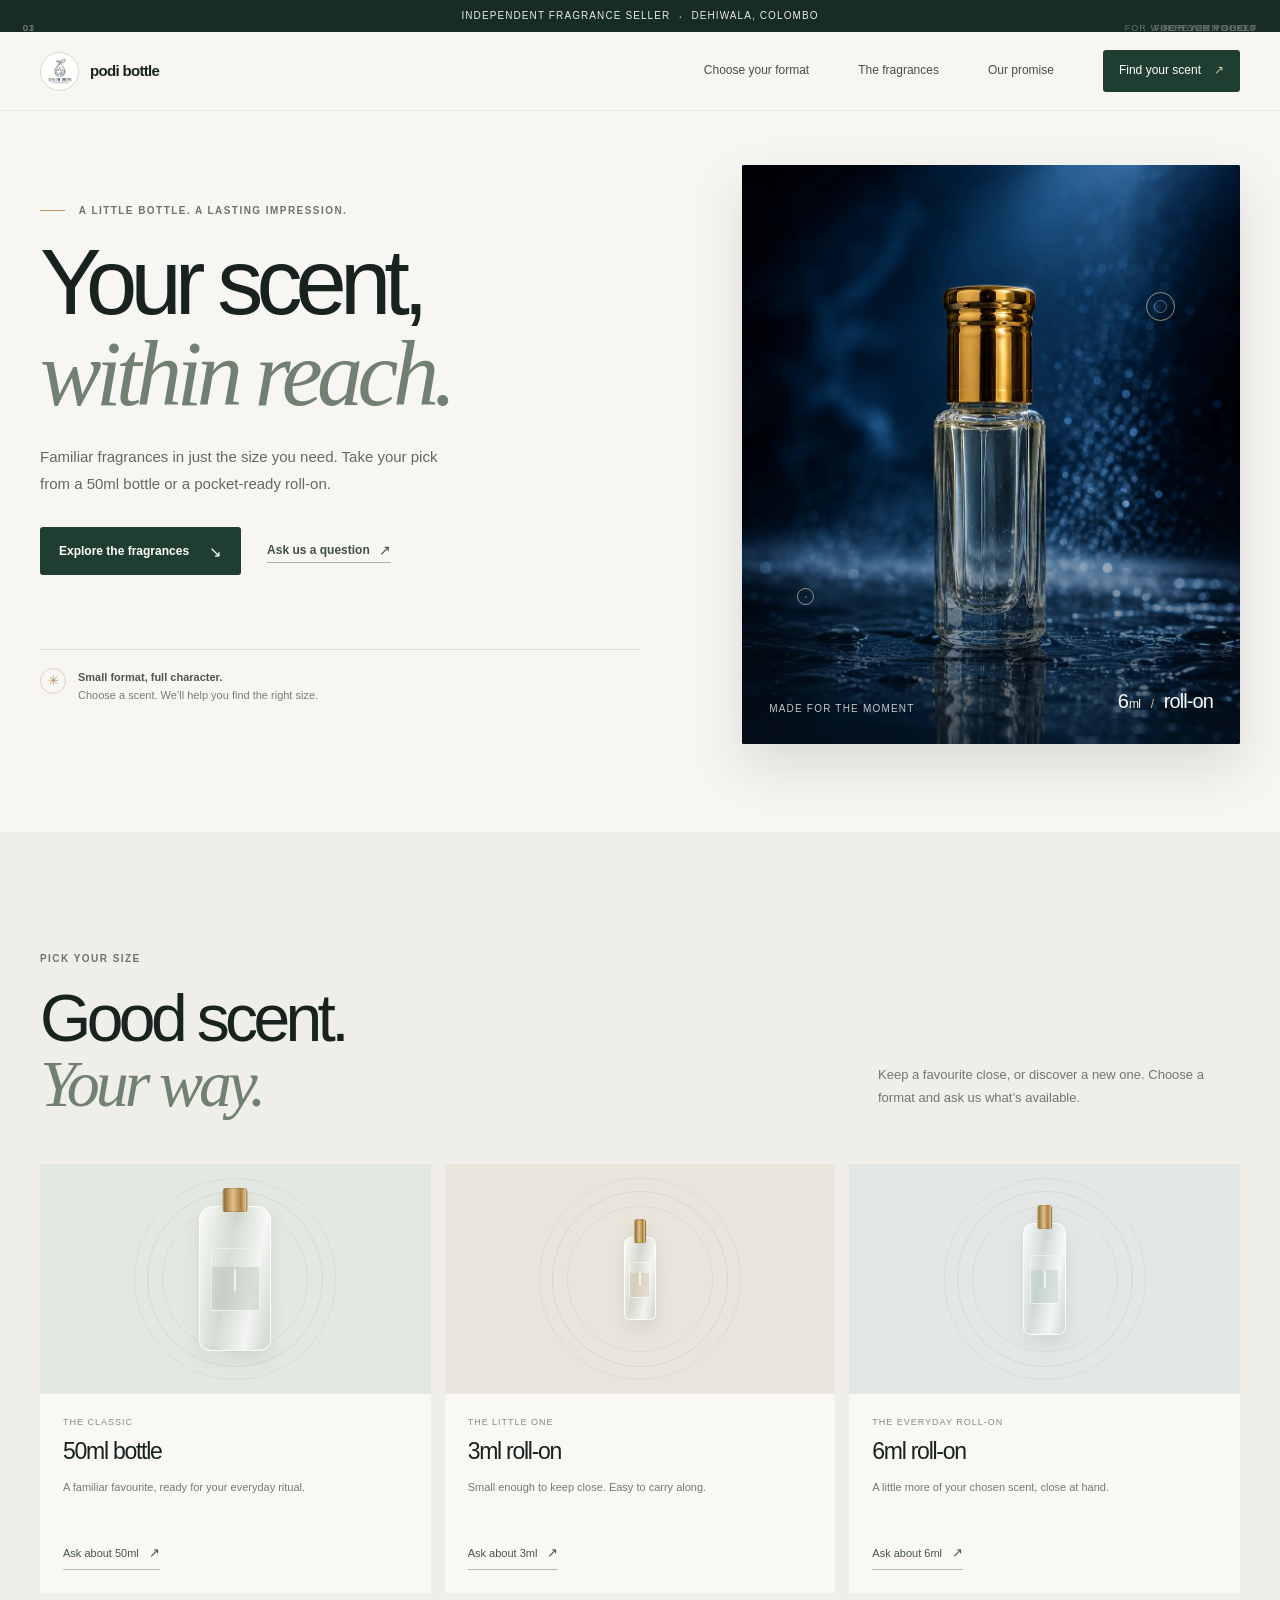
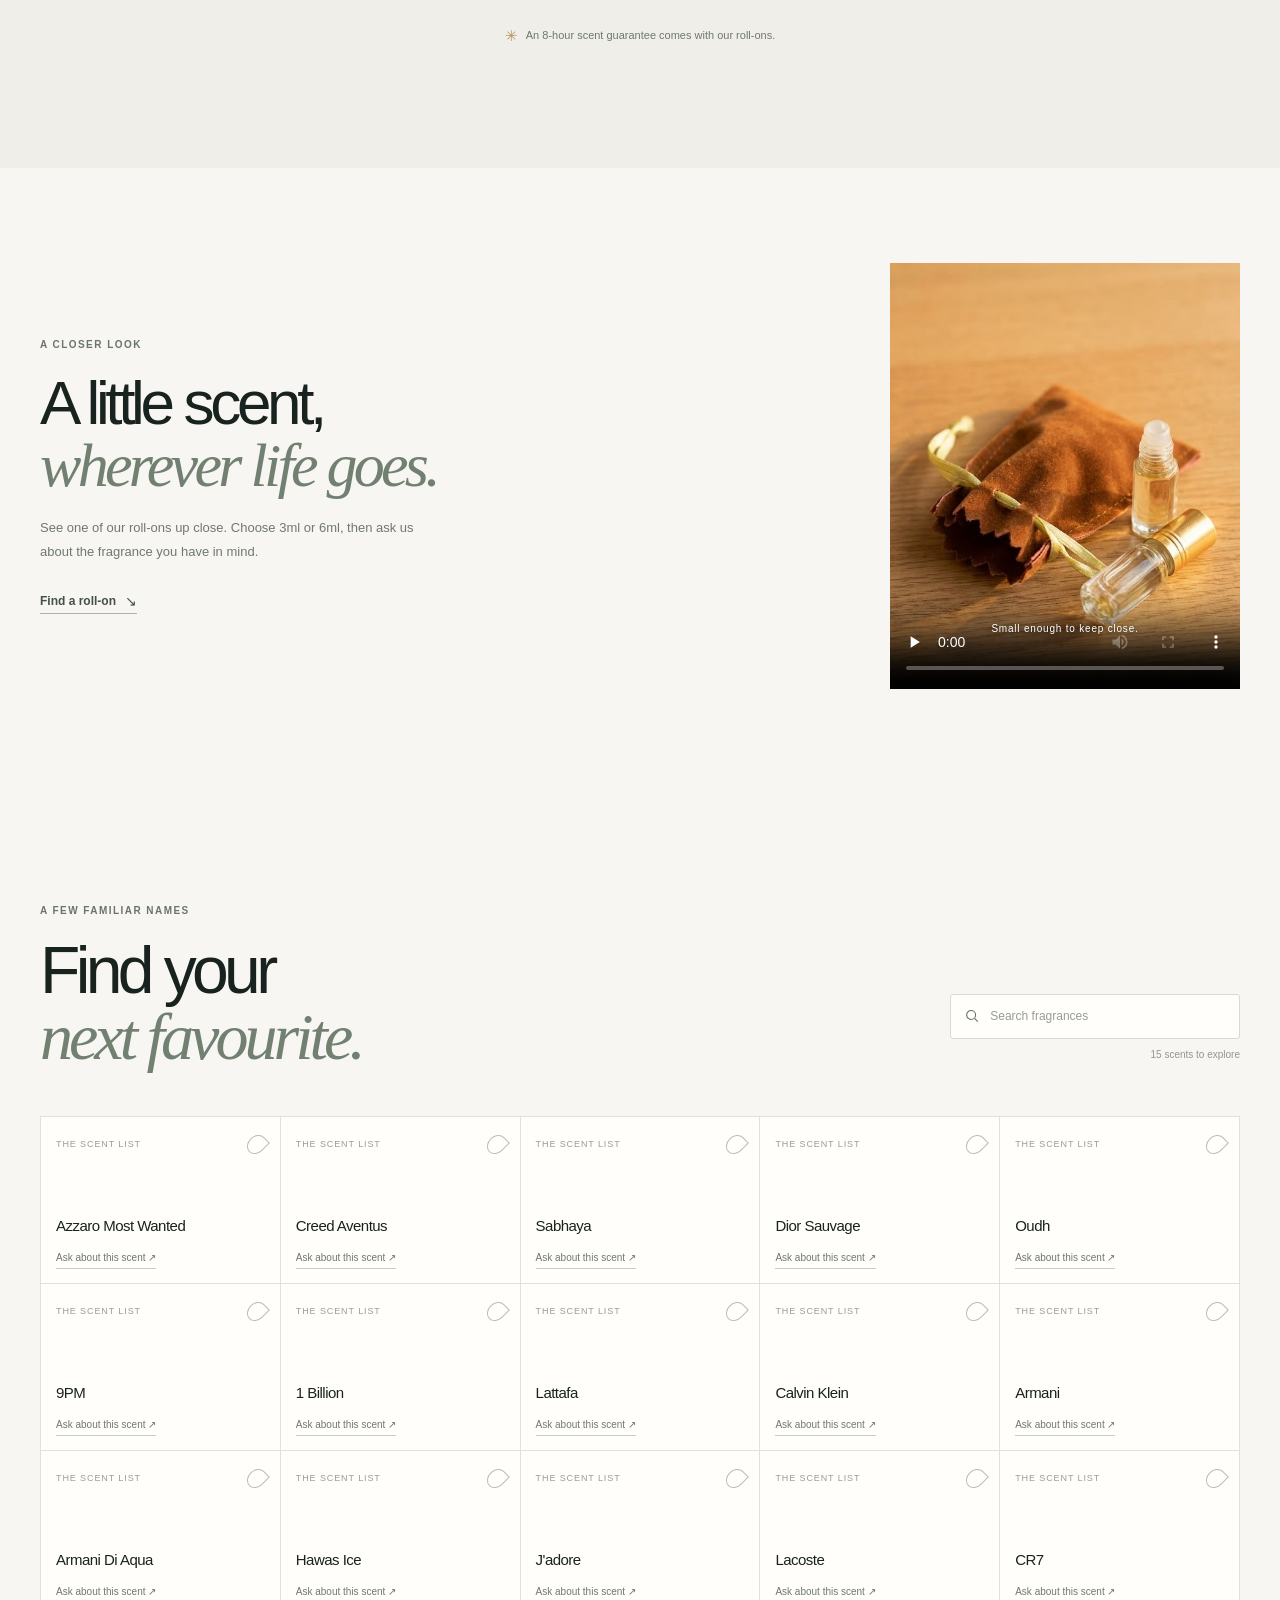
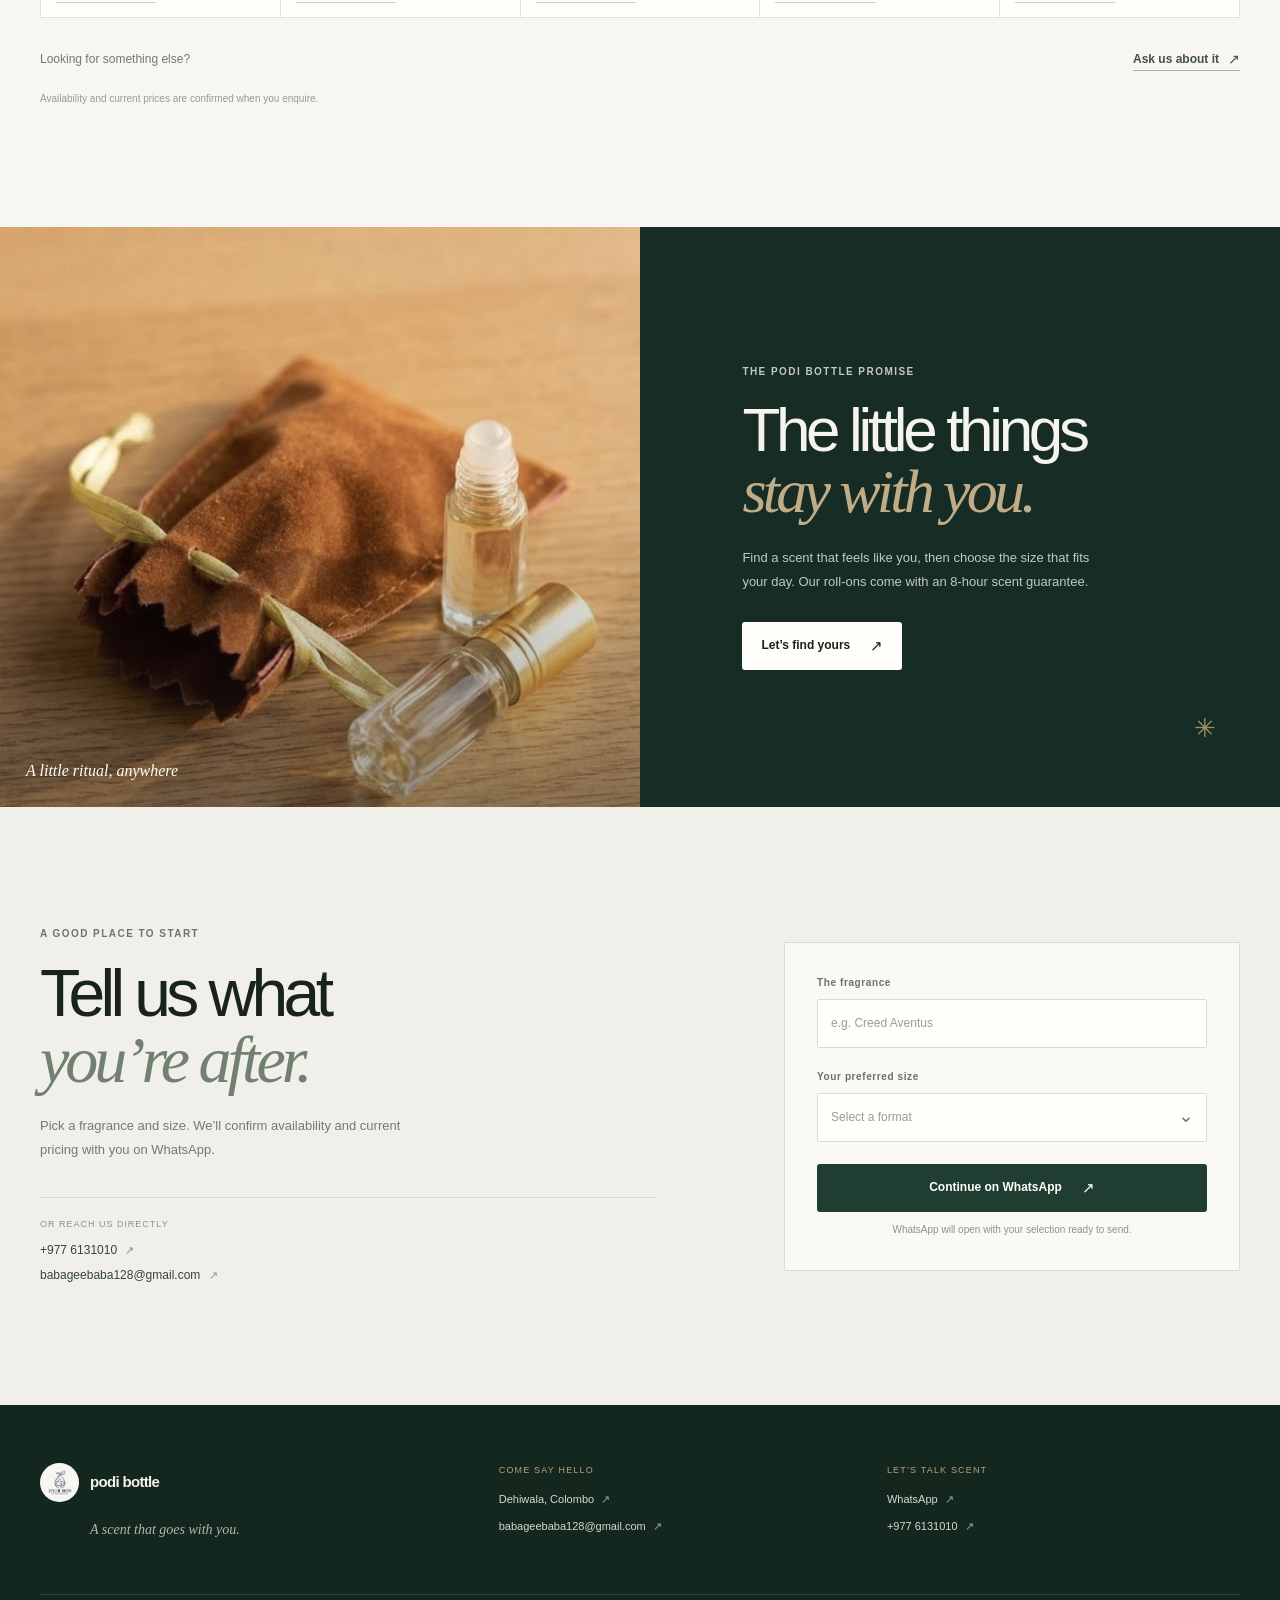
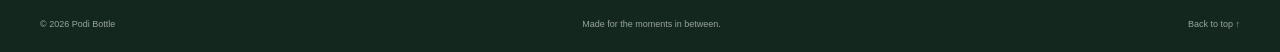
==== index.html @ 78eda84d "Initial Development" ====
<!doctype html>
<html lang="en">
  <head>
    <meta charset="UTF-8" />
    <meta name="viewport" content="width=device-width, initial-scale=1" />
    <meta name="theme-color" content="#f7f6f2" />
    <meta
      name="description"
      content="Discover 50ml perfumes and 3ml or 6ml roll-ons at Podi Bottle. Find your scent in Dehiwala, Colombo."
    />
    <title>Podi Bottle — A scent that goes with you</title>
    <link rel="icon" type="image/png" href="/assets/podi-bottle-mark.png" />
    <link rel="preload" as="image" href="/assets/roll-on-hero.webp" />
    <link rel="stylesheet" href="/styles.css" />
    <script src="/script.js" defer></script>
  </head>
  <body>
    <a class="skip-link" href="#main">Skip to content</a>

    <div class="announcement">
      <span>Independent fragrance seller</span>
      <span class="announcement__dot" aria-hidden="true">·</span>
      <span>Dehiwala, Colombo</span>
    </div>

    <header class="site-header">
      <div class="nav-shell">
        <a class="brand" href="#top" aria-label="Podi Bottle home">
          <span class="brand__mark" aria-hidden="true">
            <img src="/assets/podi-bottle-mark.png" alt="" width="40" height="40" />
          </span>
          <span class="brand__name">podi bottle</span>
        </a>

        <button
          class="menu-toggle"
          type="button"
          aria-expanded="false"
          aria-controls="primary-navigation"
          aria-label="Open navigation menu"
        >
          <span></span><span></span>
        </button>

        <nav class="navigation" id="primary-navigation" aria-label="Main navigation">
          <a href="#formats">Choose your format</a>
          <a href="#fragrances">The fragrances</a>
          <a href="#about">Our promise</a>
          <a class="navigation__cta" href="#order">Find your scent <span aria-hidden="true">↗</span></a>
        </nav>
      </div>
    </header>

    <main id="main">
      <section class="hero section-wrap" id="top" aria-labelledby="hero-title">
        <div class="hero__copy">
          <p class="eyebrow"><span class="eyebrow__line"></span> A little bottle. A lasting impression.</p>
          <h1 id="hero-title">Your scent,<br /><span>within reach.</span></h1>
          <p class="hero__intro">
            Familiar fragrances in just the size you need. Take your pick from a 50ml bottle or a pocket-ready roll-on.
          </p>
          <div class="hero__actions">
            <a class="button button--dark" href="#fragrances">Explore the fragrances <span aria-hidden="true">↘</span></a>
            <a class="text-link" href="#order">Ask us a question <span aria-hidden="true">↗</span></a>
          </div>
          <div class="hero__note">
            <span class="hero__note-mark" aria-hidden="true">✳</span>
            <p><strong>Small format, full character.</strong><br />Choose a scent. We’ll help you find the right size.</p>
          </div>
        </div>

        <figure class="hero-art">
          <img
            class="hero-art__image"
            src="/assets/roll-on-hero.webp"
            alt="A clear glass perfume roll-on with a gold cap against a deep blue backdrop"
            width="1023"
            height="1537"
            fetchpriority="high"
          />
          <figcaption class="hero-art__caption">
            <span class="hero-art__label">Made for the moment</span>
            <span class="hero-art__size">6<span>ml</span> <i aria-hidden="true">/</i> roll-on</span>
          </figcaption>
          <span class="hero-art__orbit hero-art__orbit--one" aria-hidden="true"></span>
          <span class="hero-art__orbit hero-art__orbit--two" aria-hidden="true"></span>
        </figure>
      </section>

      <section class="format-section section-pad" id="formats" aria-labelledby="format-title">
        <div class="section-wrap">
          <div class="section-heading section-heading--split">
            <div>
              <p class="eyebrow">Pick your size</p>
              <h2 id="format-title">Good scent.<br /><span>Your way.</span></h2>
            </div>
            <p class="section-heading__aside">
              Keep a favourite close, or discover a new one. Choose a format and ask us what’s available.
            </p>
          </div>

          <div class="format-grid">
            <article class="format-card format-card--bottle">
              <div class="format-card__topline"><span>01</span><span>For your shelf</span></div>
              <div class="format-card__visual" aria-hidden="true">
                <span class="bottle-illustration bottle-illustration--large"><i></i></span>
                <span class="format-card__halo"></span>
              </div>
              <div class="format-card__body">
                <p class="format-card__volume">The classic</p>
                <h3>50ml bottle</h3>
                <p>A familiar favourite, ready for your everyday ritual.</p>
                <button class="format-link" type="button" data-format="50ml bottle">Ask about 50ml <span aria-hidden="true">↗</span></button>
              </div>
            </article>

            <article class="format-card format-card--three">
              <div class="format-card__topline"><span>02</span><span>For your pocket</span></div>
              <div class="format-card__visual" aria-hidden="true">
                <span class="bottle-illustration bottle-illustration--small"><i></i></span>
                <span class="format-card__halo"></span>
              </div>
              <div class="format-card__body">
                <p class="format-card__volume">The little one</p>
                <h3>3ml roll-on</h3>
                <p>Small enough to keep close. Easy to carry along.</p>
                <button class="format-link" type="button" data-format="3ml roll-on">Ask about 3ml <span aria-hidden="true">↗</span></button>
              </div>
            </article>

            <article class="format-card format-card--six">
              <div class="format-card__topline"><span>03</span><span>For wherever you go</span></div>
              <div class="format-card__visual" aria-hidden="true">
                <span class="bottle-illustration bottle-illustration--medium"><i></i></span>
                <span class="format-card__halo"></span>
              </div>
              <div class="format-card__body">
                <p class="format-card__volume">The everyday roll-on</p>
                <h3>6ml roll-on</h3>
                <p>A little more of your chosen scent, close at hand.</p>
                <button class="format-link" type="button" data-format="6ml roll-on">Ask about 6ml <span aria-hidden="true">↗</span></button>
              </div>
            </article>
          </div>
          <p class="format-footnote"><span aria-hidden="true">✳</span> An 8-hour scent guarantee comes with our roll-ons.</p>
        </div>
      </section>

      <section class="reel-section section-wrap" aria-labelledby="reel-title">
        <div class="reel-copy">
          <p class="eyebrow">A closer look</p>
          <h2 id="reel-title">A little scent,<br /><span>wherever life goes.</span></h2>
          <p>See one of our roll-ons up close. Choose 3ml or 6ml, then ask us about the fragrance you have in mind.</p>
          <a class="text-link" href="#order">Find a roll-on <span aria-hidden="true">↘</span></a>
        </div>
        <figure class="reel-media">
          <video controls playsinline preload="none" poster="/assets/Jadoor.jpeg" aria-label="A short product video showing a small perfume roll-on and pouch">
            <source src="/assets/Attar.mp4" type="video/mp4" />
            Your browser does not support the product video.
          </video>
          <figcaption>Small enough to keep close.</figcaption>
        </figure>
      </section>

      <section class="fragrance-section section-pad" id="fragrances" aria-labelledby="fragrance-title">
        <div class="section-wrap">
          <div class="section-heading section-heading--collection">
            <div>
              <p class="eyebrow">A few familiar names</p>
              <h2 id="fragrance-title">Find your<br /><span>next favourite.</span></h2>
            </div>
            <div class="collection-tools">
              <label class="search-box" for="scent-search">
                <svg viewBox="0 0 20 20" aria-hidden="true"><circle cx="8.8" cy="8.8" r="5.5"></circle><path d="m13 13 4 4"></path></svg>
                <input id="scent-search" type="search" placeholder="Search fragrances" autocomplete="off" />
              </label>
              <p class="collection-count" aria-live="polite"><span id="result-count">15</span> scents to explore</p>
            </div>
          </div>

          <div class="fragrance-grid" id="fragrance-grid" aria-live="polite"></div>
          <p class="empty-state" id="empty-state" hidden>No match yet. Try another name, or <a href="#order">tell us what you’re looking for</a>.</p>

          <div class="collection-bottom">
            <span>Looking for something else?</span>
            <a class="text-link" href="#order">Ask us about it <span aria-hidden="true">↗</span></a>
          </div>
          <p class="fine-print">Availability and current prices are confirmed when you enquire.</p>
        </div>
      </section>

      <section class="promise-section" id="about" aria-labelledby="promise-title">
        <div class="promise__image-wrap">
          <img src="/assets/Jadoor.jpeg" alt="Two small clear roll-on perfume bottles with gold caps beside a suede pouch" width="572" height="1018" loading="lazy" />
          <span class="promise__image-tag">A little ritual, anywhere</span>
        </div>
        <div class="promise__copy">
          <p class="eyebrow eyebrow--light">The Podi Bottle promise</p>
          <h2 id="promise-title">The little things<br /><span>stay with you.</span></h2>
          <p>Find a scent that feels like you, then choose the size that fits your day. Our roll-ons come with an 8-hour scent guarantee.</p>
          <a class="button button--light" href="#order">Let’s find yours <span aria-hidden="true">↗</span></a>
          <span class="promise__sparkle" aria-hidden="true">✳</span>
        </div>
      </section>

      <section class="order-section section-pad" id="order" aria-labelledby="order-title">
        <div class="section-wrap order-layout">
          <div class="order-intro">
            <p class="eyebrow">A good place to start</p>
            <h2 id="order-title">Tell us what<br /><span>you’re after.</span></h2>
            <p>Pick a fragrance and size. We’ll confirm availability and current pricing with you on WhatsApp.</p>
            <div class="order-contact">
              <span class="order-contact__label">Or reach us directly</span>
              <a href="tel:+9776131010">+977 6131010 <span aria-hidden="true">↗</span></a>
              <a href="mailto:babageebaba128@gmail.com">babageebaba128@gmail.com <span aria-hidden="true">↗</span></a>
            </div>
          </div>

          <form class="order-form" id="order-form">
            <label class="field-label" for="order-scent">The fragrance</label>
            <input id="order-scent" name="scent" type="text" placeholder="e.g. Creed Aventus" list="scent-options" autocomplete="off" />
            <datalist id="scent-options"></datalist>

            <label class="field-label" for="order-format">Your preferred size</label>
            <div class="select-wrap">
              <select id="order-format" name="format" required>
                <option value="" disabled selected>Select a format</option>
                <option value="50ml bottle">50ml bottle</option>
                <option value="3ml roll-on">3ml roll-on</option>
                <option value="6ml roll-on">6ml roll-on</option>
              </select>
              <span aria-hidden="true">⌄</span>
            </div>

            <button class="button button--dark order-form__submit" type="submit">Continue on WhatsApp <span aria-hidden="true">↗</span></button>
            <p class="form-note">WhatsApp will open with your selection ready to send.</p>
            <p class="form-status" id="form-status" role="status" aria-live="polite"></p>
          </form>
        </div>
      </section>
    </main>

    <footer class="site-footer">
      <div class="footer-main section-wrap">
        <div class="footer-brand-block">
          <a class="brand brand--footer" href="#top" aria-label="Podi Bottle home">
            <span class="brand__mark" aria-hidden="true"><img src="/assets/podi-bottle-mark.png" alt="" width="40" height="40" /></span>
            <span class="brand__name">podi bottle</span>
          </a>
          <p>A scent that goes with you.</p>
        </div>
        <div class="footer-column">
          <span class="footer-column__title">Come say hello</span>
          <a href="https://www.google.com/maps/search/?api=1&amp;query=Dehiwala%2C%20Colombo" target="_blank" rel="noreferrer">Dehiwala, Colombo <span aria-hidden="true">↗</span></a>
          <a href="mailto:babageebaba128@gmail.com">babageebaba128@gmail.com <span aria-hidden="true">↗</span></a>
        </div>
        <div class="footer-column">
          <span class="footer-column__title">Let’s talk scent</span>
          <a href="https://wa.me/9776131010" target="_blank" rel="noreferrer">WhatsApp <span aria-hidden="true">↗</span></a>
          <a href="tel:+9776131010">+977 6131010 <span aria-hidden="true">↗</span></a>
        </div>
      </div>
      <div class="footer-bottom section-wrap">
        <span>© <span id="year"></span> Podi Bottle</span>
        <span>Made for the moments in between.</span>
        <a href="#top">Back to top ↑</a>
      </div>
    </footer>
  </body>
</html>
---- styles.css ----
:root {
  color-scheme: light;
  --paper: #f7f6f2;
  --white: #fffefa;
  --ink: #18221e;
  --ink-soft: #4d5751;
  --muted: #7c827c;
  --line: #deded7;
  --green: #203d31;
  --green-dark: #172c24;
  --gold: #b8955f;
  --serif: Iowan Old Style, Baskerville, "Times New Roman", serif;
  --sans: -apple-system, BlinkMacSystemFont, "Segoe UI", Helvetica, Arial, sans-serif;
  --page: 1200px;
  font-family: var(--sans);
  font-synthesis: none;
  text-rendering: optimizeLegibility;
  -webkit-font-smoothing: antialiased;
  -moz-osx-font-smoothing: grayscale;
}

* { box-sizing: border-box; }
html { scroll-behavior: smooth; scroll-padding-top: 96px; }
body { margin: 0; background: var(--paper); color: var(--ink); font-size: 15px; line-height: 1.6; }
button, input, select { font: inherit; }
button, a, select { -webkit-tap-highlight-color: transparent; }
a { color: inherit; text-decoration: none; }
button { color: inherit; }
img { max-width: 100%; display: block; }
::selection { color: var(--white); background: var(--green); }

.skip-link { position: fixed; z-index: 20; top: 10px; left: 10px; padding: 10px 15px; color: #fff; background: var(--green-dark); border-radius: 5px; transform: translateY(-150%); transition: transform .2s ease; }
.skip-link:focus { transform: translateY(0); }
.section-wrap { width: min(var(--page), calc(100% - 80px)); margin-inline: auto; }
.section-pad { padding-block: 120px; }

.announcement { height: 32px; display: flex; align-items: center; justify-content: center; gap: 8px; color: #eaece6; background: var(--green-dark); font-size: 10px; letter-spacing: .11em; text-transform: uppercase; }
.announcement__dot { color: #c7ab7c; font-size: 14px; }
.site-header { position: sticky; z-index: 10; top: 0; background: rgb(247 246 242 / 92%); border-bottom: 1px solid rgb(31 48 39 / 8%); backdrop-filter: blur(16px); }
.nav-shell { width: min(var(--page), calc(100% - 80px)); height: 78px; margin-inline: auto; display: flex; align-items: center; justify-content: space-between; }
.brand { display: inline-flex; align-items: center; gap: 11px; min-width: max-content; }
.brand__mark { width: 39px; height: 39px; display: grid; place-items: center; overflow: hidden; border: 1px solid #d6d8d1; border-radius: 50%; background: #fffefa; }
.brand__mark img { width: 26px; height: 29px; object-fit: contain; }
.brand__name { color: var(--ink); font-size: 15px; font-weight: 650; letter-spacing: -.045em; }
.navigation { display: flex; align-items: center; gap: clamp(20px, 4vw, 49px); color: #46504a; font-size: 12px; }
.navigation > a:not(.navigation__cta):hover, .footer-column a:hover { color: var(--green); }
.navigation__cta { display: inline-flex; align-items: center; gap: 13px; padding: 11px 16px; color: var(--white); background: var(--green); border-radius: 3px; transition: background .2s ease, transform .2s ease; }
.navigation__cta:hover, .button--dark:hover { background: #2c4e3e; transform: translateY(-1px); }
.navigation__cta span { color: #d8c49f; }
.menu-toggle { display: none; }

.hero { min-height: 690px; padding-block: 54px 88px; display: grid; grid-template-columns: 1fr .83fr; align-items: center; gap: clamp(52px, 8vw, 120px); }
.hero__copy { padding-block: 10px; }
.eyebrow { margin: 0 0 21px; color: #6b746c; font-size: 10px; font-weight: 600; letter-spacing: .145em; line-height: 1.3; text-transform: uppercase; }
.eyebrow__line { display: inline-block; width: 25px; height: 1px; margin: 0 10px 3px 0; background: var(--gold); }
h1, h2, h3, p, figure { margin-top: 0; }
.hero h1 { margin-bottom: 24px; font-size: clamp(58px, 7.2vw, 93px); font-weight: 500; letter-spacing: -.075em; line-height: .98; }
.hero h1 span, h2 span { color: #718071; font-family: var(--serif); font-weight: 400; font-style: italic; letter-spacing: -.06em; }
.hero__intro { max-width: 405px; margin-bottom: 30px; color: #606962; font-size: 15px; line-height: 1.8; }
.hero__actions { display: flex; align-items: center; flex-wrap: wrap; gap: 26px; }
.button { min-height: 48px; display: inline-flex; align-items: center; justify-content: center; gap: 20px; padding: 0 19px; border: 0; border-radius: 3px; font-size: 12px; font-weight: 550; cursor: pointer; transition: background .2s ease, color .2s ease, transform .2s ease; }
.button span { font-size: 15px; line-height: 1; }
.button--dark { color: var(--white); background: var(--green); }
.button--light { color: var(--ink); background: var(--white); }
.button--light:hover { color: var(--white); background: #496353; transform: translateY(-1px); }
.text-link { display: inline-flex; align-items: center; gap: 9px; color: #435148; font-size: 12px; font-weight: 550; border-bottom: 1px solid #abb2a9; transition: border-color .2s ease, color .2s ease; }
.text-link:hover { color: var(--green); border-color: var(--green); }
.text-link span { font-size: 14px; }
.hero__note { display: flex; align-items: flex-start; gap: 12px; margin-top: 74px; padding-top: 18px; border-top: 1px solid var(--line); }
.hero__note-mark { width: 26px; height: 26px; display: grid; flex: 0 0 auto; place-items: center; color: var(--gold); border: 1px solid #ddd1bd; border-radius: 50%; font-size: 13px; }
.hero__note p { margin: 0; color: #777e78; font-size: 11px; line-height: 1.65; }
.hero__note strong { color: var(--ink-soft); font-weight: 600; }
.hero-art { position: relative; isolation: isolate; min-height: 490px; aspect-ratio: .86 / 1; margin: 0; overflow: hidden; background: #062440; border-radius: 2px; box-shadow: 0 22px 55px rgb(24 34 30 / 13%); }
.hero-art__image { width: 100%; height: 100%; position: absolute; inset: 0; object-fit: cover; object-position: 50% 43%; }
.hero-art::after { position: absolute; z-index: 0; inset: 48% 0 0; content: ""; background: linear-gradient(0deg, rgb(3 18 31 / 75%), transparent); }
.hero-art__caption { position: absolute; z-index: 1; right: 27px; bottom: 27px; left: 27px; display: flex; align-items: flex-end; justify-content: space-between; color: #f9f8f3; }
.hero-art__label { color: rgb(255 255 255 / 76%); font-size: 10px; letter-spacing: .12em; text-transform: uppercase; }
.hero-art__size { font-size: 20px; font-weight: 500; letter-spacing: -.045em; }
.hero-art__size span { padding-left: 1px; font-size: 12px; font-weight: 400; }
.hero-art__size i { padding-inline: 6px; color: #d7c39c; font-size: 12px; font-style: normal; }
.hero-art__orbit { position: absolute; z-index: 1; pointer-events: none; width: 29px; height: 29px; border: 1px solid rgb(241 222 184 / 60%); border-radius: 50%; }
.hero-art__orbit::after { position: absolute; inset: 7px; content: ""; border: 1px solid rgb(241 222 184 / 40%); border-radius: 50%; }
.hero-art__orbit--one { top: 22%; right: 13%; }
.hero-art__orbit--two { bottom: 24%; left: 11%; width: 17px; height: 17px; }

.format-section { background: #efeee8; }
.section-heading { margin-bottom: 47px; }
.section-heading h2, .promise__copy h2, .order-intro h2 { margin-bottom: 0; font-size: clamp(43px, 5.6vw, 66px); font-weight: 500; letter-spacing: -.07em; line-height: .99; }
.section-heading--split { display: flex; align-items: flex-end; justify-content: space-between; gap: 28px; }
.section-heading__aside { width: min(360px, 42%); margin: 0 2px 7px 0; color: #707870; font-size: 13px; line-height: 1.8; }
.format-grid { display: grid; grid-template-columns: repeat(3, minmax(0, 1fr)); gap: 14px; }
.format-card { min-width: 0; overflow: hidden; background: #f9f8f4; }
.format-card--bottle { --visual: #e4e8e2; --liquid: #b9c6b7; }
.format-card--three { --visual: #e9e5db; --liquid: #d1c2a6; }
.format-card--six { --visual: #e3e8e7; --liquid: #b9cbca; }
.format-card__topline { position: absolute; z-index: 1; inset: 21px 23px auto; display: flex; align-items: center; justify-content: space-between; color: #69726a; font-size: 9px; letter-spacing: .12em; text-transform: uppercase; }
.format-card__visual { position: relative; height: 230px; display: grid; place-items: center; overflow: hidden; background: var(--visual); }
.format-card__halo { position: absolute; width: 176px; height: 176px; border: 1px solid rgb(89 108 92 / 12%); border-radius: 50%; }
.format-card__halo::before, .format-card__halo::after { position: absolute; content: ""; border: 1px solid rgb(89 108 92 / 9%); border-radius: 50%; }
.format-card__halo::before { inset: 14px; }
.format-card__halo::after { inset: -14px; }
.bottle-illustration { position: relative; z-index: 1; display: block; filter: drop-shadow(0 9px 8px rgb(27 48 39 / 14%)); }
.bottle-illustration::before { position: absolute; content: ""; z-index: 2; top: -19px; left: 50%; width: 33%; height: 22px; transform: translateX(-50%); border: 1px solid rgb(136 111 68 / 35%); border-radius: 4px 4px 2px 2px; background: linear-gradient(90deg, #8f6933, #e0c38a 42%, #a97d42 76%, #e8d29e); }
.bottle-illustration::after { position: absolute; z-index: 3; top: 29%; right: 15%; left: 15%; height: 42%; content: ""; border: 1px solid rgb(250 250 244 / 70%); border-radius: 2px; background: linear-gradient(0deg, color-mix(in srgb, var(--liquid) 43%, transparent) 0 70%, rgb(255 255 255 / 5%) 70% 100%); }
.bottle-illustration i { position: absolute; z-index: 4; top: 43%; left: 50%; width: 2px; height: 16%; transform: translateX(-50%); background: rgb(255 255 255 / 70%); }
.bottle-illustration--large { width: 72px; height: 145px; border: 1px solid rgb(253 255 249 / 85%); border-radius: 14px 14px 11px 11px; background: linear-gradient(100deg, rgb(255 255 255 / 84%), rgb(203 215 199 / 28%) 40%, rgb(255 255 255 / 74%) 72%, rgb(197 209 194 / 48%)); }
.bottle-illustration--medium { width: 43px; height: 112px; border: 1px solid rgb(253 255 249 / 85%); border-radius: 10px 10px 8px 8px; background: linear-gradient(100deg, rgb(255 255 255 / 84%), rgb(203 215 199 / 28%) 40%, rgb(255 255 255 / 74%) 72%, rgb(197 209 194 / 48%)); }
.bottle-illustration--small { width: 32px; height: 83px; border: 1px solid rgb(253 255 249 / 86%); border-radius: 7px 7px 6px 6px; background: linear-gradient(100deg, rgb(255 255 255 / 82%), rgb(203 215 199 / 28%) 40%, rgb(255 255 255 / 70%) 72%, rgb(197 209 194 / 48%)); }
.format-card__body { padding: 21px 23px 23px; }
.format-card__volume { margin-bottom: 4px; color: #858b83; font-size: 9px; letter-spacing: .11em; text-transform: uppercase; }
.format-card h3 { margin-bottom: 8px; font-size: 23px; font-weight: 520; letter-spacing: -.055em; }
.format-card__body > p:not(.format-card__volume) { min-height: 44px; margin-bottom: 18px; color: #737b74; font-size: 11px; line-height: 1.65; }
.format-link { padding: 0 0 5px; border: 0; border-bottom: 1px solid #b6bcb3; color: #45564a; background: transparent; font-size: 11px; text-align: left; cursor: pointer; }
.format-link span { margin-left: 7px; font-size: 13px; }
.format-link:hover { border-color: var(--green); }
.format-footnote { display: flex; align-items: center; justify-content: center; gap: 8px; margin: 31px 0 0; color: #6f786f; font-size: 11px; }
.format-footnote span { color: var(--gold); font-size: 15px; }

.reel-section { min-height: 580px; display: grid; grid-template-columns: 1fr .77fr; align-items: center; gap: clamp(45px, 9vw, 125px); padding-block: 95px; }
.reel-copy h2 { margin: 0 0 20px; font-size: clamp(42px, 5.2vw, 62px); font-weight: 500; letter-spacing: -.07em; line-height: 1; }
.reel-copy h2 span { color: #718071; font-family: var(--serif); font-weight: 400; font-style: italic; letter-spacing: -.06em; }
.reel-copy > p:not(.eyebrow) { max-width: 380px; margin-bottom: 24px; color: #707870; font-size: 13px; line-height: 1.85; }
.reel-media { position: relative; width: min(100%, 350px); aspect-ratio: .82 / 1; justify-self: end; margin: 0; overflow: hidden; background: #d9d1c3; }
.reel-media video { width: 100%; height: 100%; display: block; object-fit: cover; }
.reel-media figcaption { position: absolute; right: 12px; bottom: 52px; left: 12px; z-index: 1; color: #fff; font-size: 10px; letter-spacing: .08em; text-align: center; text-shadow: 0 1px 4px rgb(0 0 0 / 60%); pointer-events: none; }

.fragrance-section { background: var(--paper); }
.section-heading--collection { display: flex; align-items: flex-end; justify-content: space-between; gap: 28px; }
.collection-tools { width: min(290px, 37%); margin-bottom: 6px; }
.search-box { height: 45px; display: flex; align-items: center; gap: 10px; padding: 0 13px; border: 1px solid #d8dad3; border-radius: 3px; background: #fffefa; transition: border-color .2s ease; }
.search-box:focus-within { border-color: #738878; }
.search-box svg { width: 18px; height: 18px; fill: none; stroke: #667169; stroke-width: 1.35; }
.search-box input { width: 100%; min-width: 0; padding: 0; border: 0; outline: 0; color: var(--ink); background: transparent; font-size: 12px; }
.search-box input::placeholder { color: #989d96; }
.collection-count { margin: 8px 0 0; color: #92968f; font-size: 10px; text-align: right; }
.fragrance-grid { display: grid; grid-template-columns: repeat(5, minmax(0, 1fr)); gap: 1px; overflow: hidden; border: 1px solid #e0e1db; background: #e0e1db; }
.fragrance-card { min-height: 166px; display: flex; flex-direction: column; justify-content: space-between; padding: 17px 15px 14px; background: var(--white); transition: background .2s ease; }
.fragrance-card:hover { background: #f0f1eb; }
.fragrance-card__top { display: flex; align-items: center; justify-content: space-between; color: #999e97; font-size: 9px; letter-spacing: .1em; }
.fragrance-card__drop { width: 17px; height: 21px; display: block; transform: rotate(45deg); border: 1px solid #a7ac9f; border-radius: 100% 0 100% 100%; opacity: .8; }
.fragrance-card h3 { margin: 27px 0 8px; font-size: 15px; font-weight: 520; letter-spacing: -.035em; line-height: 1.25; }
.fragrance-card button { width: max-content; padding: 0 0 2px; border: 0; border-bottom: 1px solid #c9cdc4; color: #6f786f; background: transparent; font-size: 10px; text-align: left; cursor: pointer; }
.fragrance-card button:hover { border-color: var(--green); color: var(--green); }
.empty-state { margin: 25px 0 0; color: #737b74; font-size: 13px; }
.empty-state a { border-bottom: 1px solid #b6bcb3; color: var(--green); }
.collection-bottom { display: flex; justify-content: space-between; align-items: center; margin-top: 30px; color: #727a73; font-size: 12px; }
.fine-print { margin: 20px 0 0; color: #969b94; font-size: 10px; }

.promise-section { min-height: 580px; display: grid; grid-template-columns: 1fr 1fr; background: var(--green-dark); }
.promise__image-wrap { position: relative; min-height: 580px; overflow: hidden; background: #8b6944; }
.promise__image-wrap img { width: 100%; height: 100%; position: absolute; inset: 0; object-fit: cover; object-position: center 49%; filter: saturate(.8); }
.promise__image-wrap::after { position: absolute; inset: 42% 0 0; content: ""; background: linear-gradient(0deg, rgb(24 25 21 / 42%), transparent); }
.promise__image-tag { position: absolute; z-index: 1; bottom: 24px; left: 26px; color: #fffdf5; font-family: var(--serif); font-size: 16px; font-style: italic; }
.promise__copy { position: relative; min-height: 580px; display: flex; flex-direction: column; align-items: flex-start; justify-content: center; overflow: hidden; padding: 80px clamp(40px, 8vw, 120px); color: #f5f4ed; }
.eyebrow--light { color: #c5c9bf; }
.promise__copy h2 { margin-bottom: 23px; font-size: clamp(44px, 5vw, 62px); }
.promise__copy h2 span { color: #c0ad87; }
.promise__copy > p:not(.eyebrow) { max-width: 365px; margin-bottom: 27px; color: #c1c9c2; font-size: 13px; line-height: 1.9; }
.promise__sparkle { position: absolute; right: 10%; bottom: 10%; color: #c7ac7a; font-size: 26px; opacity: .8; }

.order-section { background: #f0efe9; }
.order-layout { display: grid; grid-template-columns: 1fr minmax(330px, .74fr); align-items: center; gap: clamp(50px, 10vw, 150px); }
.order-intro h2 { margin-bottom: 22px; }
.order-intro > p:not(.eyebrow) { max-width: 380px; margin-bottom: 35px; color: #727a73; font-size: 13px; line-height: 1.85; }
.order-contact { display: grid; justify-items: start; gap: 6px; padding-top: 19px; border-top: 1px solid #d7d9d1; }
.order-contact__label { margin-bottom: 3px; color: #8d928a; font-size: 9px; letter-spacing: .11em; text-transform: uppercase; }
.order-contact > a { color: #34453b; font-size: 12px; }
.order-contact > a span { margin-left: 5px; color: #899289; font-size: 11px; }
.order-contact > a:hover { text-decoration: underline; text-underline-offset: 3px; }
.order-form { padding: 32px; border: 1px solid #daddd5; background: #faf9f5; }
.field-label { display: block; margin: 0 0 8px; color: #687269; font-size: 10px; font-weight: 600; letter-spacing: .06em; }
.order-form input, .order-form select { width: 100%; height: 49px; margin-bottom: 21px; padding: 0 13px; outline: 0; border: 1px solid #d9dcd4; border-radius: 2px; color: var(--ink); background: #fffefa; font-size: 12px; }
.order-form input:focus, .order-form select:focus { border-color: #738878; box-shadow: 0 0 0 2px rgb(72 101 81 / 8%); }
.order-form input::placeholder, .order-form select:invalid { color: #999e96; }
.select-wrap { position: relative; }
.select-wrap select { appearance: none; padding-right: 35px; cursor: pointer; }
.select-wrap > span { position: absolute; top: 8px; right: 13px; color: #717971; font-size: 19px; pointer-events: none; }
.order-form__submit { width: 100%; margin-top: 1px; }
.form-note { margin: 10px 0 0; color: #8c928b; font-size: 10px; text-align: center; }
.form-status { min-height: 0; margin: 0; color: #365342; font-size: 11px; text-align: center; }
.form-status:not(:empty) { margin-top: 12px; }
.form-status a { border-bottom: 1px solid #9aab9d; }

.site-footer { color: #e5e8e1; background: #14271f; }
.footer-main { display: grid; grid-template-columns: 1.2fr 1fr 1fr; gap: 35px; padding-block: 58px 53px; }
.brand--footer .brand__mark { border-color: rgb(255 255 255 / 14%); background: #f7f6f2; }
.brand--footer .brand__name { color: #f4f4ed; }
.footer-brand-block > p { margin: 15px 0 0 50px; color: #aeb7ad; font-family: var(--serif); font-size: 14px; font-style: italic; }
.footer-column { display: grid; justify-items: start; align-content: start; gap: 9px; }
.footer-column__title { margin-bottom: 5px; color: #b6a27e; font-size: 9px; letter-spacing: .13em; text-transform: uppercase; }
.footer-column a { color: #d4d9d1; font-size: 11px; transition: color .2s ease; }
.footer-column a span { margin-left: 4px; color: #9aab9d; }
.footer-bottom { min-height: 58px; display: flex; align-items: center; justify-content: space-between; gap: 15px; border-top: 1px solid rgb(255 255 255 / 12%); color: #99a59a; font-size: 9px; }
.footer-bottom a:hover { color: #fff; }

@media (max-width: 1050px) {
  .section-wrap, .nav-shell { width: min(var(--page), calc(100% - 52px)); }
  .hero { gap: 44px; }
  .hero-art { min-height: 430px; }
  .navigation { gap: 22px; }
  .fragrance-grid { grid-template-columns: repeat(4, minmax(0, 1fr)); }
  .promise__copy { padding-inline: 55px; }
}

@media (max-width: 760px) {
  html { scroll-padding-top: 72px; }
  .section-wrap, .nav-shell { width: calc(100% - 40px); }
  .section-pad { padding-block: 82px; }
  .announcement { height: 30px; font-size: 9px; }
  .nav-shell { height: 67px; }
  .brand__mark { width: 35px; height: 35px; }
  .brand__mark img { width: 23px; height: 26px; }
  .brand__name { font-size: 14px; }
  .menu-toggle { width: 40px; height: 40px; display: grid; align-content: center; justify-items: end; gap: 6px; padding: 8px; border: 0; background: transparent; cursor: pointer; }
  .menu-toggle span { width: 22px; height: 1px; display: block; background: var(--ink); transition: transform .2s ease; }
  .menu-toggle span:nth-child(2) { width: 16px; }
  .menu-toggle[aria-expanded="true"] span:first-child { transform: translateY(3.5px) rotate(45deg); }
  .menu-toggle[aria-expanded="true"] span:nth-child(2) { width: 22px; transform: translateY(-3.5px) rotate(-45deg); }
  .navigation { position: absolute; top: 66px; right: 0; left: 0; display: none; align-items: stretch; gap: 0; padding: 8px 20px 18px; border-bottom: 1px solid var(--line); background: var(--paper); box-shadow: 0 14px 18px rgb(24 34 30 / 5%); }
  .navigation.is-open { display: flex; flex-direction: column; }
  .navigation > a:not(.navigation__cta) { padding: 13px 3px; border-bottom: 1px solid #e5e5df; }
  .navigation__cta { justify-content: space-between; margin-top: 13px; padding: 12px 14px; }
  .hero { min-height: 0; padding-block: 58px 72px; grid-template-columns: 1fr; gap: 38px; }
  .hero h1 { margin-bottom: 20px; font-size: clamp(57px, 14vw, 79px); }
  .hero__intro { max-width: 460px; margin-bottom: 24px; font-size: 14px; }
  .hero__actions { gap: 19px; }
  .hero__note { margin-top: 38px; }
  .hero-art { width: 100%; min-height: 0; aspect-ratio: 1 / 1.04; }
  .hero-art__image { object-position: center 43%; }
  .hero-art__caption { right: 18px; bottom: 18px; left: 18px; }
  .section-heading { margin-bottom: 34px; }
  .section-heading h2, .order-intro h2 { font-size: clamp(47px, 11vw, 61px); }
  .section-heading--split { align-items: flex-start; flex-direction: column; gap: 16px; }
  .section-heading__aside { width: min(420px, 100%); margin: 0; font-size: 12px; }
  .format-grid { grid-template-columns: 1fr; gap: 11px; }
  .format-card { display: grid; grid-template-columns: minmax(115px, .75fr) 1fr; }
  .format-card__topline { inset: 12px 12px auto; align-items: flex-start; flex-direction: column; gap: 5px; font-size: 8px; }
  .format-card__visual { height: 178px; }
  .format-card__halo { width: 115px; height: 115px; }
  .bottle-illustration--large { width: 55px; height: 112px; }
  .bottle-illustration--medium { width: 36px; height: 90px; }
  .bottle-illustration--small { width: 28px; height: 68px; }
  .bottle-illustration::before { top: -15px; height: 17px; }
  .format-card__body { align-self: center; padding: 18px 15px 18px 18px; }
  .format-card h3 { font-size: 21px; }
  .format-card__body > p:not(.format-card__volume) { min-height: 0; margin-bottom: 13px; font-size: 10px; }
  .format-footnote { margin-top: 23px; font-size: 10px; }
  .reel-section { min-height: 0; grid-template-columns: 1fr; gap: 28px; padding-block: 72px; }
  .reel-media { width: min(100%, 390px); aspect-ratio: .95 / 1; justify-self: center; }
  .reel-copy h2 { font-size: clamp(47px, 11vw, 61px); }
  .section-heading--collection { align-items: flex-start; flex-direction: column; gap: 22px; }
  .collection-tools { width: 100%; margin: 0; }
  .collection-count { text-align: left; }
  .fragrance-grid { grid-template-columns: repeat(2, minmax(0, 1fr)); }
  .fragrance-card { min-height: 150px; padding: 14px 13px 12px; }
  .fragrance-card h3 { font-size: 14px; }
  .collection-bottom { align-items: flex-start; gap: 15px; margin-top: 24px; font-size: 11px; }
  .fine-print { margin-top: 15px; }
  .promise-section { grid-template-columns: 1fr; }
  .promise__image-wrap { min-height: 360px; max-height: 440px; }
  .promise__image-wrap img { object-position: center 50%; }
  .promise__copy { min-height: 400px; padding: 64px 28px; }
  .promise__copy h2 { font-size: clamp(48px, 11vw, 61px); }
  .promise__copy > p:not(.eyebrow) { max-width: 390px; }
  .promise__sparkle { right: 8%; bottom: 8%; }
  .order-layout { grid-template-columns: 1fr; gap: 35px; }
  .order-intro > p:not(.eyebrow) { margin-bottom: 24px; }
  .order-form { padding: 23px 19px; }
  .footer-main { grid-template-columns: 1fr 1fr; gap: 30px 16px; padding-block: 43px 38px; }
  .footer-brand-block { grid-column: 1 / -1; }
  .footer-brand-block > p { margin-top: 9px; }
  .footer-bottom { min-height: 64px; flex-wrap: wrap; padding-block: 13px; font-size: 8px; }
  .footer-bottom > span:nth-child(2) { display: none; }
}

@media (max-width: 390px) {
  .section-wrap, .nav-shell { width: calc(100% - 32px); }
  .hero { padding-top: 46px; }
  .hero h1 { font-size: 54px; }
  .hero__actions { align-items: flex-start; flex-direction: column; gap: 15px; }
  .hero-art__size { font-size: 17px; }
  .format-card { grid-template-columns: minmax(105px, .72fr) 1fr; }
  .format-card__body { padding-left: 14px; }
  .format-card h3 { font-size: 19px; }
  .format-card__topline { font-size: 7px; }
  .footer-main { grid-template-columns: 1fr; }
}

@media (prefers-reduced-motion: reduce) {
  *, *::before, *::after { scroll-behavior: auto !important; transition-duration: .01ms !important; animation-duration: .01ms !important; animation-iteration-count: 1 !important; }
}
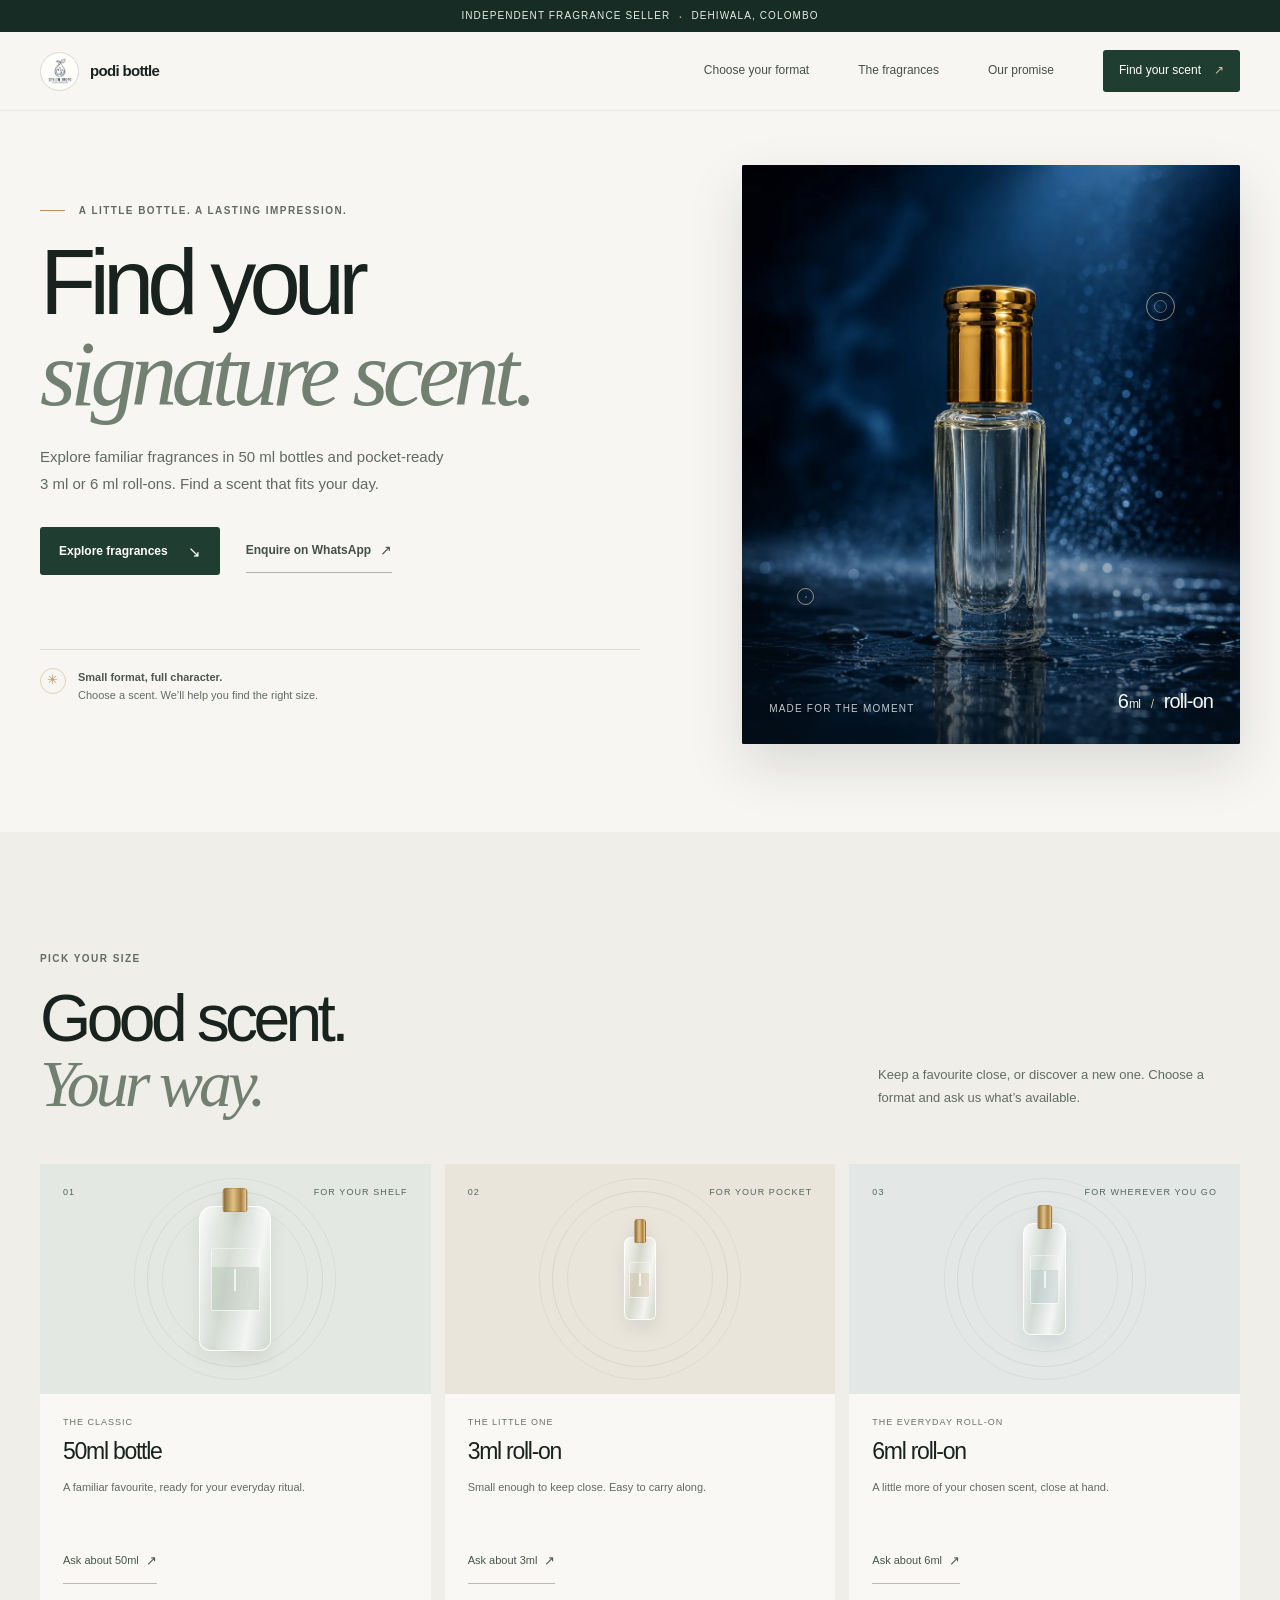
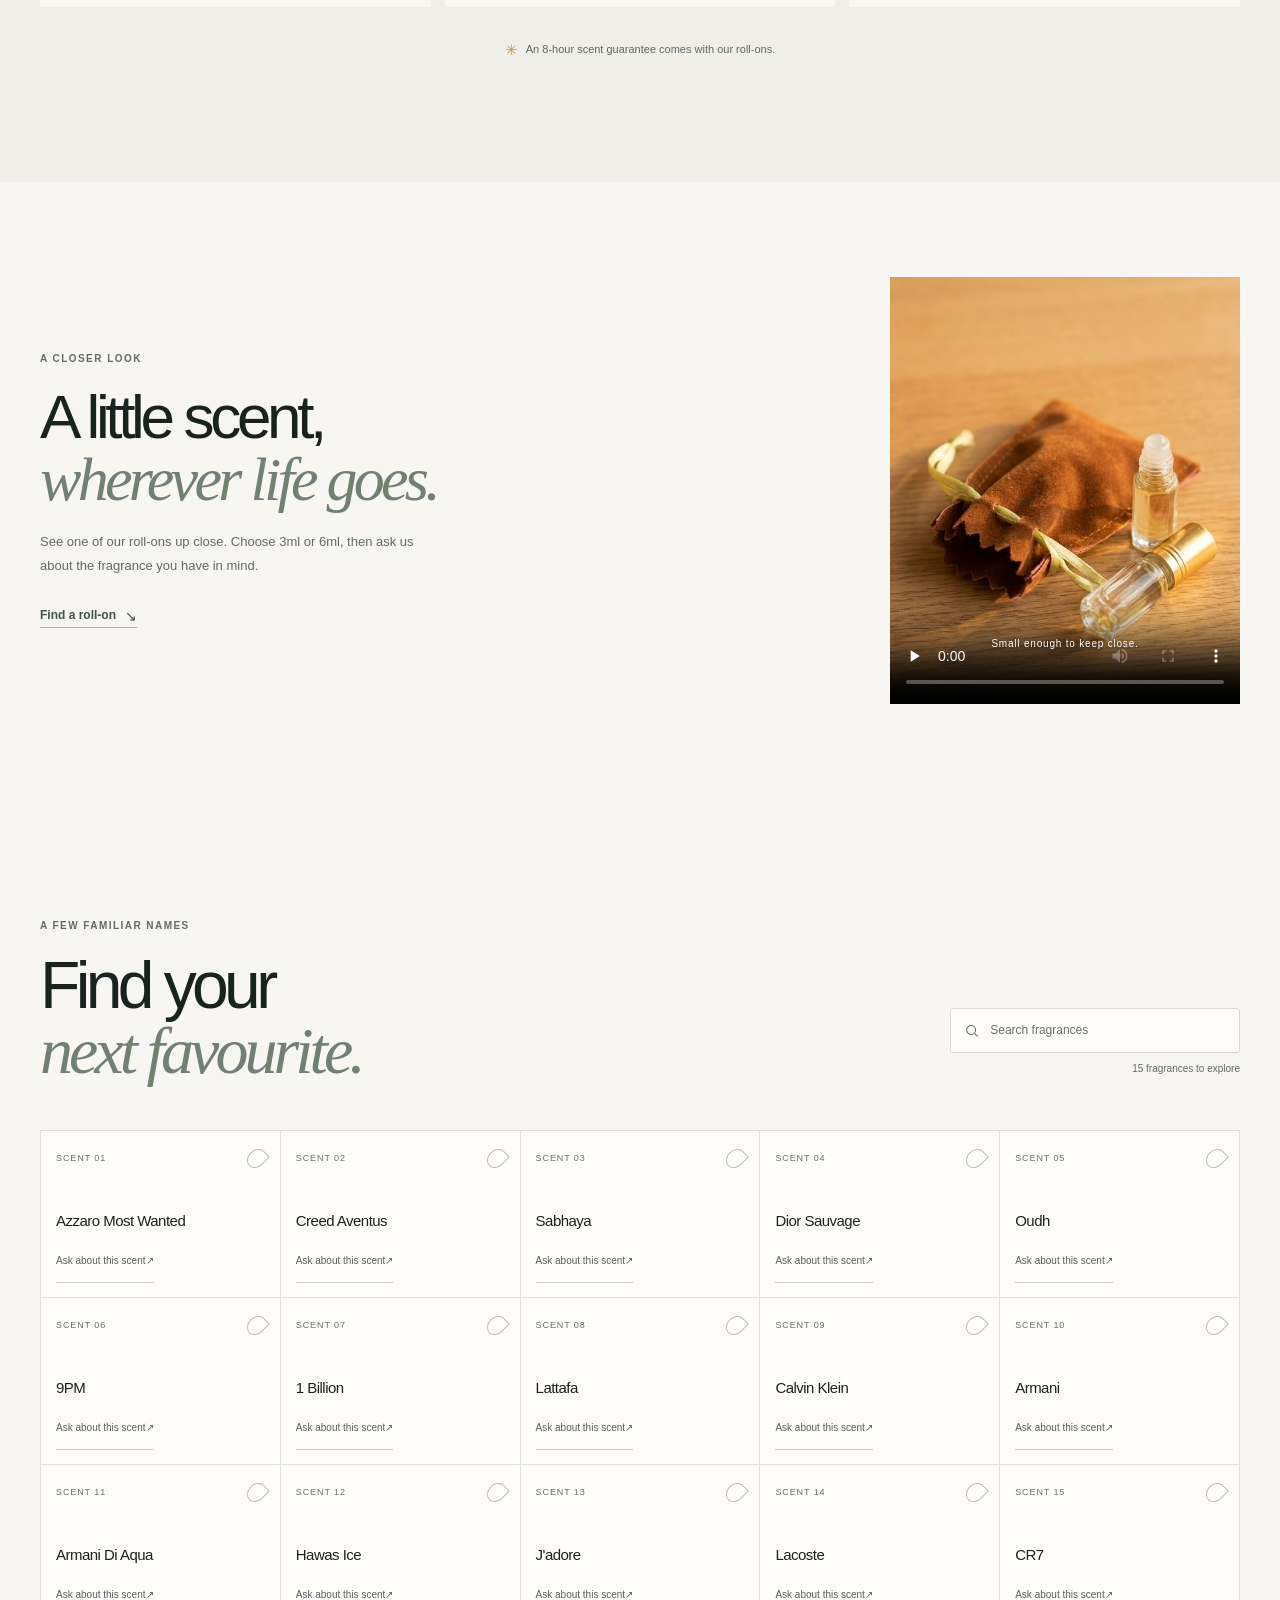
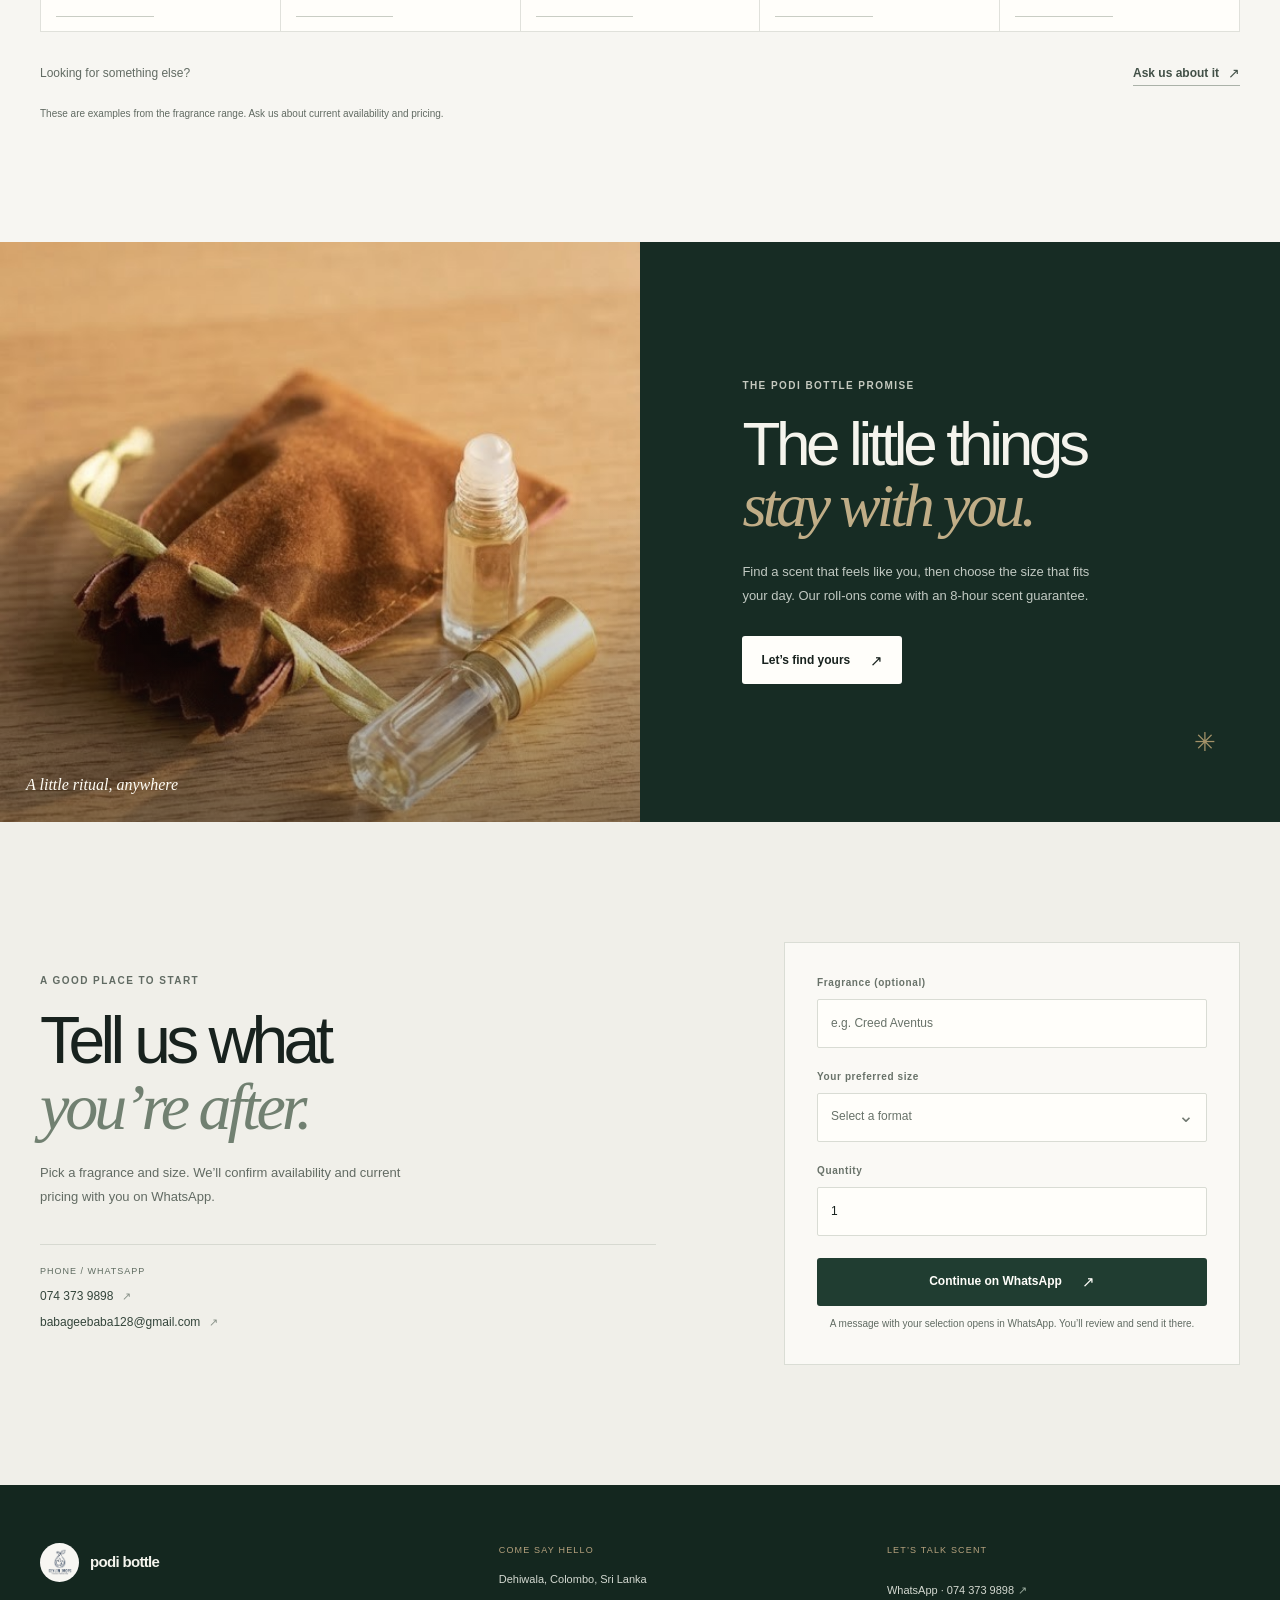
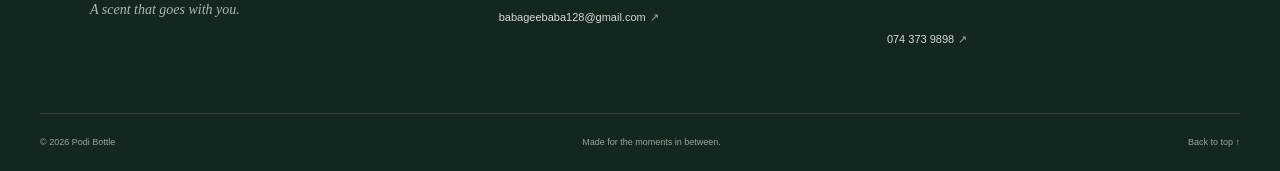
==== commit c381fcb3: "completed" ====
--- a/index.html
+++ b/index.html
@@ -1,18 +1,66 @@
 <!doctype html>
-<html lang="en">
+<html lang="en-LK">
   <head>
     <meta charset="UTF-8" />
     <meta name="viewport" content="width=device-width, initial-scale=1" />
     <meta name="theme-color" content="#f7f6f2" />
     <meta
       name="description"
-      content="Discover 50ml perfumes and 3ml or 6ml roll-ons at Podi Bottle. Find your scent in Dehiwala, Colombo."
+      content="Explore affordable 50 ml perfumes and 3 ml or 6 ml roll-ons at Podi Bottle in Dehiwala, Colombo, Sri Lanka. Browse familiar fragrances and enquire about current availability."
     />
-    <title>Podi Bottle — A scent that goes with you</title>
+    <meta name="robots" content="index, follow, max-image-preview:large" />
+    <link rel="canonical" href="https://YOUR-PRODUCTION-DOMAIN/" />
+    <title>Perfumes in Dehiwala, Colombo | Podi Bottle</title>
+    <meta property="og:type" content="website" />
+    <meta property="og:site_name" content="Podi Bottle" />
+    <meta property="og:title" content="Perfumes in Dehiwala, Colombo | Podi Bottle" />
+    <meta property="og:description" content="Explore 50 ml perfumes and compact roll-ons from Podi Bottle in Dehiwala, Colombo." />
+    <meta property="og:url" content="https://YOUR-PRODUCTION-DOMAIN/" />
+    <meta property="og:image" content="https://YOUR-PRODUCTION-DOMAIN/assets/og-podi-bottle.jpg" />
+    <meta property="og:image:alt" content="A clear glass perfume roll-on with a gold cap" />
+    <meta property="og:image:type" content="image/jpeg" />
+    <meta property="og:image:width" content="1200" />
+    <meta property="og:image:height" content="630" />
+    <meta property="og:locale" content="en_LK" />
+    <meta name="twitter:card" content="summary_large_image" />
+    <meta name="twitter:title" content="Perfumes in Dehiwala, Colombo | Podi Bottle" />
+    <meta name="twitter:description" content="Explore 50 ml perfumes and compact roll-ons from Podi Bottle in Dehiwala, Colombo." />
+    <meta name="twitter:image" content="https://YOUR-PRODUCTION-DOMAIN/assets/og-podi-bottle.jpg" />
     <link rel="icon" type="image/png" href="/assets/podi-bottle-mark.png" />
-    <link rel="preload" as="image" href="/assets/roll-on-hero.webp" />
+    <link rel="preload" as="image" href="/assets/roll-on-hero.webp" fetchpriority="high" />
     <link rel="stylesheet" href="/styles.css" />
     <script src="/script.js" defer></script>
+    <script type="application/ld+json">
+      {
+        "@context": "https://schema.org",
+        "@graph": [
+          {
+            "@type": "WebSite",
+            "@id": "https://YOUR-PRODUCTION-DOMAIN/#website",
+            "url": "https://YOUR-PRODUCTION-DOMAIN/",
+            "name": "Podi Bottle",
+            "inLanguage": "en-LK"
+          },
+          {
+            "@type": "LocalBusiness",
+            "@id": "https://YOUR-PRODUCTION-DOMAIN/#business",
+            "name": "Podi Bottle",
+            "url": "https://YOUR-PRODUCTION-DOMAIN/",
+            "image": "https://YOUR-PRODUCTION-DOMAIN/assets/roll-on-hero.webp",
+            "description": "Perfume seller based in Dehiwala, Colombo, Sri Lanka, offering 50 ml perfumes and 3 ml and 6 ml roll-on perfumes.",
+            "email": "babageebaba128@gmail.com",
+            "telephone": "+94743739898",
+            "address": {
+              "@type": "PostalAddress",
+              "addressLocality": "Dehiwala",
+              "addressRegion": "Colombo",
+              "addressCountry": "LK"
+            },
+            "areaServed": ["Dehiwala", "Colombo"]
+          }
+        ]
+      }
+    </script>
   </head>
   <body>
     <a class="skip-link" href="#main">Skip to content</a>
@@ -55,13 +103,13 @@
       <section class="hero section-wrap" id="top" aria-labelledby="hero-title">
         <div class="hero__copy">
           <p class="eyebrow"><span class="eyebrow__line"></span> A little bottle. A lasting impression.</p>
-          <h1 id="hero-title">Your scent,<br /><span>within reach.</span></h1>
+          <h1 id="hero-title">Find your<br /><span>signature scent.</span></h1>
           <p class="hero__intro">
-            Familiar fragrances in just the size you need. Take your pick from a 50ml bottle or a pocket-ready roll-on.
+            Explore familiar fragrances in 50 ml bottles and pocket-ready 3 ml or 6 ml roll-ons. Find a scent that fits your day.
           </p>
           <div class="hero__actions">
-            <a class="button button--dark" href="#fragrances">Explore the fragrances <span aria-hidden="true">↘</span></a>
-            <a class="text-link" href="#order">Ask us a question <span aria-hidden="true">↗</span></a>
+            <a class="button button--dark" href="#fragrances">Explore fragrances <span aria-hidden="true">↘</span></a>
+            <a class="text-link" href="https://wa.me/94743739898?text=Hi%20Podi%20Bottle%2C%20I%27m%20looking%20for%20a%20fragrance." target="_blank" rel="noopener noreferrer" aria-label="Enquire on WhatsApp at 074 373 9898">Enquire on WhatsApp <span aria-hidden="true">↗</span></a>
           </div>
           <div class="hero__note">
             <span class="hero__note-mark" aria-hidden="true">✳</span>
@@ -89,7 +137,7 @@
 
       <section class="format-section section-pad" id="formats" aria-labelledby="format-title">
         <div class="section-wrap">
-          <div class="section-heading section-heading--split">
+          <div class="section-heading section-heading--split" data-reveal>
             <div>
               <p class="eyebrow">Pick your size</p>
               <h2 id="format-title">Good scent.<br /><span>Your way.</span></h2>
@@ -100,7 +148,7 @@
           </div>
 
           <div class="format-grid">
-            <article class="format-card format-card--bottle">
+            <article class="format-card format-card--bottle" data-reveal>
               <div class="format-card__topline"><span>01</span><span>For your shelf</span></div>
               <div class="format-card__visual" aria-hidden="true">
                 <span class="bottle-illustration bottle-illustration--large"><i></i></span>
@@ -114,7 +162,7 @@
               </div>
             </article>
 
-            <article class="format-card format-card--three">
+            <article class="format-card format-card--three" data-reveal>
               <div class="format-card__topline"><span>02</span><span>For your pocket</span></div>
               <div class="format-card__visual" aria-hidden="true">
                 <span class="bottle-illustration bottle-illustration--small"><i></i></span>
@@ -128,7 +176,7 @@
               </div>
             </article>
 
-            <article class="format-card format-card--six">
+            <article class="format-card format-card--six" data-reveal>
               <div class="format-card__topline"><span>03</span><span>For wherever you go</span></div>
               <div class="format-card__visual" aria-hidden="true">
                 <span class="bottle-illustration bottle-illustration--medium"><i></i></span>
@@ -147,13 +195,13 @@
       </section>
 
       <section class="reel-section section-wrap" aria-labelledby="reel-title">
-        <div class="reel-copy">
+        <div class="reel-copy" data-reveal>
           <p class="eyebrow">A closer look</p>
           <h2 id="reel-title">A little scent,<br /><span>wherever life goes.</span></h2>
           <p>See one of our roll-ons up close. Choose 3ml or 6ml, then ask us about the fragrance you have in mind.</p>
           <a class="text-link" href="#order">Find a roll-on <span aria-hidden="true">↘</span></a>
         </div>
-        <figure class="reel-media">
+        <figure class="reel-media" data-reveal>
           <video controls playsinline preload="none" poster="/assets/Jadoor.jpeg" aria-label="A short product video showing a small perfume roll-on and pouch">
             <source src="/assets/Attar.mp4" type="video/mp4" />
             Your browser does not support the product video.
@@ -164,7 +212,7 @@
 
       <section class="fragrance-section section-pad" id="fragrances" aria-labelledby="fragrance-title">
         <div class="section-wrap">
-          <div class="section-heading section-heading--collection">
+          <div class="section-heading section-heading--collection" data-reveal>
             <div>
               <p class="eyebrow">A few familiar names</p>
               <h2 id="fragrance-title">Find your<br /><span>next favourite.</span></h2>
@@ -174,27 +222,88 @@
                 <svg viewBox="0 0 20 20" aria-hidden="true"><circle cx="8.8" cy="8.8" r="5.5"></circle><path d="m13 13 4 4"></path></svg>
                 <input id="scent-search" type="search" placeholder="Search fragrances" autocomplete="off" />
               </label>
-              <p class="collection-count" aria-live="polite"><span id="result-count">15</span> scents to explore</p>
-            </div>
-          </div>
-
-          <div class="fragrance-grid" id="fragrance-grid" aria-live="polite"></div>
-          <p class="empty-state" id="empty-state" hidden>No match yet. Try another name, or <a href="#order">tell us what you’re looking for</a>.</p>
+              <p class="collection-count" aria-live="polite"><span id="result-count">15</span> <span id="result-label">fragrances to explore</span></p>
+            </div>
+          </div>
+
+          <div class="fragrance-grid" id="fragrance-grid">
+            <article class="fragrance-card" data-fragrance="Azzaro Most Wanted" data-reveal>
+              <div class="fragrance-card__top"><span>SCENT 01</span><span class="fragrance-card__drop" aria-hidden="true"></span></div>
+              <div><h3>Azzaro Most Wanted</h3><button type="button" data-scent="Azzaro Most Wanted" aria-label="Ask about Azzaro Most Wanted">Ask about this scent <span aria-hidden="true">↗</span></button></div>
+            </article>
+            <article class="fragrance-card" data-fragrance="Creed Aventus" data-reveal>
+              <div class="fragrance-card__top"><span>SCENT 02</span><span class="fragrance-card__drop" aria-hidden="true"></span></div>
+              <div><h3>Creed Aventus</h3><button type="button" data-scent="Creed Aventus" aria-label="Ask about Creed Aventus">Ask about this scent <span aria-hidden="true">↗</span></button></div>
+            </article>
+            <article class="fragrance-card" data-fragrance="Sabhaya" data-reveal>
+              <div class="fragrance-card__top"><span>SCENT 03</span><span class="fragrance-card__drop" aria-hidden="true"></span></div>
+              <div><h3>Sabhaya</h3><button type="button" data-scent="Sabhaya" aria-label="Ask about Sabhaya">Ask about this scent <span aria-hidden="true">↗</span></button></div>
+            </article>
+            <article class="fragrance-card" data-fragrance="Dior Sauvage" data-reveal>
+              <div class="fragrance-card__top"><span>SCENT 04</span><span class="fragrance-card__drop" aria-hidden="true"></span></div>
+              <div><h3>Dior Sauvage</h3><button type="button" data-scent="Dior Sauvage" aria-label="Ask about Dior Sauvage">Ask about this scent <span aria-hidden="true">↗</span></button></div>
+            </article>
+            <article class="fragrance-card" data-fragrance="Oudh" data-reveal>
+              <div class="fragrance-card__top"><span>SCENT 05</span><span class="fragrance-card__drop" aria-hidden="true"></span></div>
+              <div><h3>Oudh</h3><button type="button" data-scent="Oudh" aria-label="Ask about Oudh">Ask about this scent <span aria-hidden="true">↗</span></button></div>
+            </article>
+            <article class="fragrance-card" data-fragrance="9PM" data-reveal>
+              <div class="fragrance-card__top"><span>SCENT 06</span><span class="fragrance-card__drop" aria-hidden="true"></span></div>
+              <div><h3>9PM</h3><button type="button" data-scent="9PM" aria-label="Ask about 9PM">Ask about this scent <span aria-hidden="true">↗</span></button></div>
+            </article>
+            <article class="fragrance-card" data-fragrance="1 Billion" data-reveal>
+              <div class="fragrance-card__top"><span>SCENT 07</span><span class="fragrance-card__drop" aria-hidden="true"></span></div>
+              <div><h3>1 Billion</h3><button type="button" data-scent="1 Billion" aria-label="Ask about 1 Billion">Ask about this scent <span aria-hidden="true">↗</span></button></div>
+            </article>
+            <article class="fragrance-card" data-fragrance="Lattafa" data-reveal>
+              <div class="fragrance-card__top"><span>SCENT 08</span><span class="fragrance-card__drop" aria-hidden="true"></span></div>
+              <div><h3>Lattafa</h3><button type="button" data-scent="Lattafa" aria-label="Ask about Lattafa">Ask about this scent <span aria-hidden="true">↗</span></button></div>
+            </article>
+            <article class="fragrance-card" data-fragrance="Calvin Klein" data-reveal>
+              <div class="fragrance-card__top"><span>SCENT 09</span><span class="fragrance-card__drop" aria-hidden="true"></span></div>
+              <div><h3>Calvin Klein</h3><button type="button" data-scent="Calvin Klein" aria-label="Ask about Calvin Klein">Ask about this scent <span aria-hidden="true">↗</span></button></div>
+            </article>
+            <article class="fragrance-card" data-fragrance="Armani" data-reveal>
+              <div class="fragrance-card__top"><span>SCENT 10</span><span class="fragrance-card__drop" aria-hidden="true"></span></div>
+              <div><h3>Armani</h3><button type="button" data-scent="Armani" aria-label="Ask about Armani">Ask about this scent <span aria-hidden="true">↗</span></button></div>
+            </article>
+            <article class="fragrance-card" data-fragrance="Armani Di Aqua" data-reveal>
+              <div class="fragrance-card__top"><span>SCENT 11</span><span class="fragrance-card__drop" aria-hidden="true"></span></div>
+              <div><h3>Armani Di Aqua</h3><button type="button" data-scent="Armani Di Aqua" aria-label="Ask about Armani Di Aqua">Ask about this scent <span aria-hidden="true">↗</span></button></div>
+            </article>
+            <article class="fragrance-card" data-fragrance="Hawas Ice" data-reveal>
+              <div class="fragrance-card__top"><span>SCENT 12</span><span class="fragrance-card__drop" aria-hidden="true"></span></div>
+              <div><h3>Hawas Ice</h3><button type="button" data-scent="Hawas Ice" aria-label="Ask about Hawas Ice">Ask about this scent <span aria-hidden="true">↗</span></button></div>
+            </article>
+            <article class="fragrance-card" data-fragrance="J'adore" data-reveal>
+              <div class="fragrance-card__top"><span>SCENT 13</span><span class="fragrance-card__drop" aria-hidden="true"></span></div>
+              <div><h3>J'adore</h3><button type="button" data-scent="J'adore" aria-label="Ask about J'adore">Ask about this scent <span aria-hidden="true">↗</span></button></div>
+            </article>
+            <article class="fragrance-card" data-fragrance="Lacoste" data-reveal>
+              <div class="fragrance-card__top"><span>SCENT 14</span><span class="fragrance-card__drop" aria-hidden="true"></span></div>
+              <div><h3>Lacoste</h3><button type="button" data-scent="Lacoste" aria-label="Ask about Lacoste">Ask about this scent <span aria-hidden="true">↗</span></button></div>
+            </article>
+            <article class="fragrance-card" data-fragrance="CR7" data-reveal>
+              <div class="fragrance-card__top"><span>SCENT 15</span><span class="fragrance-card__drop" aria-hidden="true"></span></div>
+              <div><h3>CR7</h3><button type="button" data-scent="CR7" aria-label="Ask about CR7">Ask about this scent <span aria-hidden="true">↗</span></button></div>
+            </article>
+          </div>
+          <p class="empty-state" id="empty-state" role="status" aria-live="polite" hidden>No match yet. Try another name, or <a href="#order">tell us what you’re looking for</a>.</p>
 
           <div class="collection-bottom">
             <span>Looking for something else?</span>
             <a class="text-link" href="#order">Ask us about it <span aria-hidden="true">↗</span></a>
           </div>
-          <p class="fine-print">Availability and current prices are confirmed when you enquire.</p>
+          <p class="fine-print">These are examples from the fragrance range. Ask us about current availability and pricing.</p>
         </div>
       </section>
 
       <section class="promise-section" id="about" aria-labelledby="promise-title">
-        <div class="promise__image-wrap">
+        <div class="promise__image-wrap" data-reveal>
           <img src="/assets/Jadoor.jpeg" alt="Two small clear roll-on perfume bottles with gold caps beside a suede pouch" width="572" height="1018" loading="lazy" />
           <span class="promise__image-tag">A little ritual, anywhere</span>
         </div>
-        <div class="promise__copy">
+        <div class="promise__copy" data-reveal>
           <p class="eyebrow eyebrow--light">The Podi Bottle promise</p>
           <h2 id="promise-title">The little things<br /><span>stay with you.</span></h2>
           <p>Find a scent that feels like you, then choose the size that fits your day. Our roll-ons come with an 8-hour scent guarantee.</p>
@@ -205,21 +314,23 @@
 
       <section class="order-section section-pad" id="order" aria-labelledby="order-title">
         <div class="section-wrap order-layout">
-          <div class="order-intro">
+          <div class="order-intro" data-reveal>
             <p class="eyebrow">A good place to start</p>
             <h2 id="order-title">Tell us what<br /><span>you’re after.</span></h2>
             <p>Pick a fragrance and size. We’ll confirm availability and current pricing with you on WhatsApp.</p>
             <div class="order-contact">
-              <span class="order-contact__label">Or reach us directly</span>
-              <a href="tel:+9776131010">+977 6131010 <span aria-hidden="true">↗</span></a>
+              <span class="order-contact__label">Phone / WhatsApp</span>
+              <a href="tel:+94743739898">074 373 9898 <span aria-hidden="true">↗</span></a>
               <a href="mailto:babageebaba128@gmail.com">babageebaba128@gmail.com <span aria-hidden="true">↗</span></a>
             </div>
           </div>
 
-          <form class="order-form" id="order-form">
-            <label class="field-label" for="order-scent">The fragrance</label>
+          <form class="order-form" id="order-form" data-reveal>
+            <label class="field-label" for="order-scent">Fragrance (optional)</label>
             <input id="order-scent" name="scent" type="text" placeholder="e.g. Creed Aventus" list="scent-options" autocomplete="off" />
-            <datalist id="scent-options"></datalist>
+            <datalist id="scent-options">
+              <option value="Azzaro Most Wanted"></option><option value="Creed Aventus"></option><option value="Sabhaya"></option><option value="Dior Sauvage"></option><option value="Oudh"></option><option value="9PM"></option><option value="1 Billion"></option><option value="Lattafa"></option><option value="Calvin Klein"></option><option value="Armani"></option><option value="Armani Di Aqua"></option><option value="Hawas Ice"></option><option value="J'adore"></option><option value="Lacoste"></option><option value="CR7"></option>
+            </datalist>
 
             <label class="field-label" for="order-format">Your preferred size</label>
             <div class="select-wrap">
@@ -232,8 +343,11 @@
               <span aria-hidden="true">⌄</span>
             </div>
 
+            <label class="field-label" for="order-quantity">Quantity</label>
+            <input id="order-quantity" name="quantity" type="number" min="1" step="1" value="1" required inputmode="numeric" />
+
             <button class="button button--dark order-form__submit" type="submit">Continue on WhatsApp <span aria-hidden="true">↗</span></button>
-            <p class="form-note">WhatsApp will open with your selection ready to send.</p>
+            <p class="form-note">A message with your selection opens in WhatsApp. You’ll review and send it there.</p>
             <p class="form-status" id="form-status" role="status" aria-live="polite"></p>
           </form>
         </div>
@@ -251,13 +365,13 @@
         </div>
         <div class="footer-column">
           <span class="footer-column__title">Come say hello</span>
-          <a href="https://www.google.com/maps/search/?api=1&amp;query=Dehiwala%2C%20Colombo" target="_blank" rel="noreferrer">Dehiwala, Colombo <span aria-hidden="true">↗</span></a>
+          <span class="footer-column__location">Dehiwala, Colombo, Sri Lanka</span>
           <a href="mailto:babageebaba128@gmail.com">babageebaba128@gmail.com <span aria-hidden="true">↗</span></a>
         </div>
         <div class="footer-column">
           <span class="footer-column__title">Let’s talk scent</span>
-          <a href="https://wa.me/9776131010" target="_blank" rel="noreferrer">WhatsApp <span aria-hidden="true">↗</span></a>
-          <a href="tel:+9776131010">+977 6131010 <span aria-hidden="true">↗</span></a>
+          <a href="https://wa.me/94743739898" target="_blank" rel="noopener noreferrer">WhatsApp · 074 373 9898 <span aria-hidden="true">↗</span></a>
+          <a href="tel:+94743739898">074 373 9898 <span aria-hidden="true">↗</span></a>
         </div>
       </div>
       <div class="footer-bottom section-wrap">
--- a/styles.css
+++ b/styles.css
@@ -43,6 +43,7 @@
 .brand__mark img { width: 26px; height: 29px; object-fit: contain; }
 .brand__name { color: var(--ink); font-size: 15px; font-weight: 650; letter-spacing: -.045em; }
 .navigation { display: flex; align-items: center; gap: clamp(20px, 4vw, 49px); color: #46504a; font-size: 12px; }
+.navigation > a:not(.navigation__cta), .footer-column a { transition: color .2s ease; }
 .navigation > a:not(.navigation__cta):hover, .footer-column a:hover { color: var(--green); }
 .navigation__cta { display: inline-flex; align-items: center; gap: 13px; padding: 11px 16px; color: var(--white); background: var(--green); border-radius: 3px; transition: background .2s ease, transform .2s ease; }
 .navigation__cta:hover, .button--dark:hover { background: #2c4e3e; transform: translateY(-1px); }
@@ -51,7 +52,12 @@
 
 .hero { min-height: 690px; padding-block: 54px 88px; display: grid; grid-template-columns: 1fr .83fr; align-items: center; gap: clamp(52px, 8vw, 120px); }
 .hero__copy { padding-block: 10px; }
-.eyebrow { margin: 0 0 21px; color: #6b746c; font-size: 10px; font-weight: 600; letter-spacing: .145em; line-height: 1.3; text-transform: uppercase; }
+.hero__copy > * { animation: content-arrive .65s cubic-bezier(.2, .7, .2, 1) both; }
+.hero__copy > :nth-child(2) { animation-delay: 70ms; }
+.hero__copy > :nth-child(3) { animation-delay: 130ms; }
+.hero__copy > :nth-child(4) { animation-delay: 190ms; }
+.hero__copy > :nth-child(5) { animation-delay: 250ms; }
+.eyebrow { margin: 0 0 21px; color: #616b63; font-size: 10px; font-weight: 600; letter-spacing: .145em; line-height: 1.3; text-transform: uppercase; }
 .eyebrow__line { display: inline-block; width: 25px; height: 1px; margin: 0 10px 3px 0; background: var(--gold); }
 h1, h2, h3, p, figure { margin-top: 0; }
 .hero h1 { margin-bottom: 24px; font-size: clamp(58px, 7.2vw, 93px); font-weight: 500; letter-spacing: -.075em; line-height: .98; }
@@ -68,10 +74,10 @@
 .text-link span { font-size: 14px; }
 .hero__note { display: flex; align-items: flex-start; gap: 12px; margin-top: 74px; padding-top: 18px; border-top: 1px solid var(--line); }
 .hero__note-mark { width: 26px; height: 26px; display: grid; flex: 0 0 auto; place-items: center; color: var(--gold); border: 1px solid #ddd1bd; border-radius: 50%; font-size: 13px; }
-.hero__note p { margin: 0; color: #777e78; font-size: 11px; line-height: 1.65; }
+.hero__note p { margin: 0; color: #626c64; font-size: 11px; line-height: 1.65; }
 .hero__note strong { color: var(--ink-soft); font-weight: 600; }
-.hero-art { position: relative; isolation: isolate; min-height: 490px; aspect-ratio: .86 / 1; margin: 0; overflow: hidden; background: #062440; border-radius: 2px; box-shadow: 0 22px 55px rgb(24 34 30 / 13%); }
-.hero-art__image { width: 100%; height: 100%; position: absolute; inset: 0; object-fit: cover; object-position: 50% 43%; }
+.hero-art { position: relative; isolation: isolate; min-height: 490px; aspect-ratio: .86 / 1; margin: 0; overflow: hidden; background: #062440; border-radius: 2px; box-shadow: 0 22px 55px rgb(24 34 30 / 13%); animation: frame-arrive .8s cubic-bezier(.2, .7, .2, 1) both; }
+.hero-art__image { width: 100%; height: 100%; position: absolute; inset: 0; object-fit: cover; object-position: 50% 43%; animation: image-arrive 1.15s cubic-bezier(.2, .7, .2, 1) both; }
 .hero-art::after { position: absolute; z-index: 0; inset: 48% 0 0; content: ""; background: linear-gradient(0deg, rgb(3 18 31 / 75%), transparent); }
 .hero-art__caption { position: absolute; z-index: 1; right: 27px; bottom: 27px; left: 27px; display: flex; align-items: flex-end; justify-content: space-between; color: #f9f8f3; }
 .hero-art__label { color: rgb(255 255 255 / 76%); font-size: 10px; letter-spacing: .12em; text-transform: uppercase; }
@@ -87,19 +93,21 @@
 .section-heading { margin-bottom: 47px; }
 .section-heading h2, .promise__copy h2, .order-intro h2 { margin-bottom: 0; font-size: clamp(43px, 5.6vw, 66px); font-weight: 500; letter-spacing: -.07em; line-height: .99; }
 .section-heading--split { display: flex; align-items: flex-end; justify-content: space-between; gap: 28px; }
-.section-heading__aside { width: min(360px, 42%); margin: 0 2px 7px 0; color: #707870; font-size: 13px; line-height: 1.8; }
+.section-heading__aside { width: min(360px, 42%); margin: 0 2px 7px 0; color: #626b63; font-size: 13px; line-height: 1.8; }
 .format-grid { display: grid; grid-template-columns: repeat(3, minmax(0, 1fr)); gap: 14px; }
-.format-card { min-width: 0; overflow: hidden; background: #f9f8f4; }
+.format-card { min-width: 0; overflow: hidden; background: #f9f8f4; transition: background .24s ease, transform .24s ease; }
+.format-card:hover { transform: translateY(-3px); background: #fffefa; }
 .format-card--bottle { --visual: #e4e8e2; --liquid: #b9c6b7; }
 .format-card--three { --visual: #e9e5db; --liquid: #d1c2a6; }
 .format-card--six { --visual: #e3e8e7; --liquid: #b9cbca; }
-.format-card__topline { position: absolute; z-index: 1; inset: 21px 23px auto; display: flex; align-items: center; justify-content: space-between; color: #69726a; font-size: 9px; letter-spacing: .12em; text-transform: uppercase; }
+.format-card__topline { position: absolute; z-index: 1; inset: 21px 23px auto; display: flex; align-items: center; justify-content: space-between; color: #58645b; font-size: 9px; letter-spacing: .12em; text-transform: uppercase; }
 .format-card__visual { position: relative; height: 230px; display: grid; place-items: center; overflow: hidden; background: var(--visual); }
 .format-card__halo { position: absolute; width: 176px; height: 176px; border: 1px solid rgb(89 108 92 / 12%); border-radius: 50%; }
 .format-card__halo::before, .format-card__halo::after { position: absolute; content: ""; border: 1px solid rgb(89 108 92 / 9%); border-radius: 50%; }
 .format-card__halo::before { inset: 14px; }
 .format-card__halo::after { inset: -14px; }
-.bottle-illustration { position: relative; z-index: 1; display: block; filter: drop-shadow(0 9px 8px rgb(27 48 39 / 14%)); }
+.bottle-illustration { position: relative; z-index: 1; display: block; filter: drop-shadow(0 9px 8px rgb(27 48 39 / 14%)); transition: transform .3s cubic-bezier(.2, .7, .2, 1); }
+.format-card:hover .bottle-illustration { transform: translateY(-3px); }
 .bottle-illustration::before { position: absolute; content: ""; z-index: 2; top: -19px; left: 50%; width: 33%; height: 22px; transform: translateX(-50%); border: 1px solid rgb(136 111 68 / 35%); border-radius: 4px 4px 2px 2px; background: linear-gradient(90deg, #8f6933, #e0c38a 42%, #a97d42 76%, #e8d29e); }
 .bottle-illustration::after { position: absolute; z-index: 3; top: 29%; right: 15%; left: 15%; height: 42%; content: ""; border: 1px solid rgb(250 250 244 / 70%); border-radius: 2px; background: linear-gradient(0deg, color-mix(in srgb, var(--liquid) 43%, transparent) 0 70%, rgb(255 255 255 / 5%) 70% 100%); }
 .bottle-illustration i { position: absolute; z-index: 4; top: 43%; left: 50%; width: 2px; height: 16%; transform: translateX(-50%); background: rgb(255 255 255 / 70%); }
@@ -107,19 +115,19 @@
 .bottle-illustration--medium { width: 43px; height: 112px; border: 1px solid rgb(253 255 249 / 85%); border-radius: 10px 10px 8px 8px; background: linear-gradient(100deg, rgb(255 255 255 / 84%), rgb(203 215 199 / 28%) 40%, rgb(255 255 255 / 74%) 72%, rgb(197 209 194 / 48%)); }
 .bottle-illustration--small { width: 32px; height: 83px; border: 1px solid rgb(253 255 249 / 86%); border-radius: 7px 7px 6px 6px; background: linear-gradient(100deg, rgb(255 255 255 / 82%), rgb(203 215 199 / 28%) 40%, rgb(255 255 255 / 70%) 72%, rgb(197 209 194 / 48%)); }
 .format-card__body { padding: 21px 23px 23px; }
-.format-card__volume { margin-bottom: 4px; color: #858b83; font-size: 9px; letter-spacing: .11em; text-transform: uppercase; }
+.format-card__volume { margin-bottom: 4px; color: #687269; font-size: 9px; letter-spacing: .11em; text-transform: uppercase; }
 .format-card h3 { margin-bottom: 8px; font-size: 23px; font-weight: 520; letter-spacing: -.055em; }
-.format-card__body > p:not(.format-card__volume) { min-height: 44px; margin-bottom: 18px; color: #737b74; font-size: 11px; line-height: 1.65; }
-.format-link { padding: 0 0 5px; border: 0; border-bottom: 1px solid #b6bcb3; color: #45564a; background: transparent; font-size: 11px; text-align: left; cursor: pointer; }
+.format-card__body > p:not(.format-card__volume) { min-height: 44px; margin-bottom: 18px; color: #626b63; font-size: 11px; line-height: 1.65; }
+.format-link { min-height: 44px; display: inline-flex; align-items: center; padding: 8px 0; border: 0; border-bottom: 1px solid #b6bcb3; color: #45564a; background: transparent; font-size: 11px; text-align: left; cursor: pointer; }
 .format-link span { margin-left: 7px; font-size: 13px; }
 .format-link:hover { border-color: var(--green); }
-.format-footnote { display: flex; align-items: center; justify-content: center; gap: 8px; margin: 31px 0 0; color: #6f786f; font-size: 11px; }
+.format-footnote { display: flex; align-items: center; justify-content: center; gap: 8px; margin: 31px 0 0; color: #5e695f; font-size: 11px; }
 .format-footnote span { color: var(--gold); font-size: 15px; }
 
 .reel-section { min-height: 580px; display: grid; grid-template-columns: 1fr .77fr; align-items: center; gap: clamp(45px, 9vw, 125px); padding-block: 95px; }
 .reel-copy h2 { margin: 0 0 20px; font-size: clamp(42px, 5.2vw, 62px); font-weight: 500; letter-spacing: -.07em; line-height: 1; }
 .reel-copy h2 span { color: #718071; font-family: var(--serif); font-weight: 400; font-style: italic; letter-spacing: -.06em; }
-.reel-copy > p:not(.eyebrow) { max-width: 380px; margin-bottom: 24px; color: #707870; font-size: 13px; line-height: 1.85; }
+.reel-copy > p:not(.eyebrow) { max-width: 380px; margin-bottom: 24px; color: #626b63; font-size: 13px; line-height: 1.85; }
 .reel-media { position: relative; width: min(100%, 350px); aspect-ratio: .82 / 1; justify-self: end; margin: 0; overflow: hidden; background: #d9d1c3; }
 .reel-media video { width: 100%; height: 100%; display: block; object-fit: cover; }
 .reel-media figcaption { position: absolute; right: 12px; bottom: 52px; left: 12px; z-index: 1; color: #fff; font-size: 10px; letter-spacing: .08em; text-align: center; text-shadow: 0 1px 4px rgb(0 0 0 / 60%); pointer-events: none; }
@@ -128,23 +136,24 @@
 .section-heading--collection { display: flex; align-items: flex-end; justify-content: space-between; gap: 28px; }
 .collection-tools { width: min(290px, 37%); margin-bottom: 6px; }
 .search-box { height: 45px; display: flex; align-items: center; gap: 10px; padding: 0 13px; border: 1px solid #d8dad3; border-radius: 3px; background: #fffefa; transition: border-color .2s ease; }
-.search-box:focus-within { border-color: #738878; }
+.search-box:focus-within { border-color: #738878; outline: 2px solid var(--gold); outline-offset: 2px; }
 .search-box svg { width: 18px; height: 18px; fill: none; stroke: #667169; stroke-width: 1.35; }
 .search-box input { width: 100%; min-width: 0; padding: 0; border: 0; outline: 0; color: var(--ink); background: transparent; font-size: 12px; }
-.search-box input::placeholder { color: #989d96; }
-.collection-count { margin: 8px 0 0; color: #92968f; font-size: 10px; text-align: right; }
+.search-box input::placeholder { color: #687269; }
+.collection-count { margin: 8px 0 0; color: #626b63; font-size: 10px; text-align: right; }
 .fragrance-grid { display: grid; grid-template-columns: repeat(5, minmax(0, 1fr)); gap: 1px; overflow: hidden; border: 1px solid #e0e1db; background: #e0e1db; }
-.fragrance-card { min-height: 166px; display: flex; flex-direction: column; justify-content: space-between; padding: 17px 15px 14px; background: var(--white); transition: background .2s ease; }
-.fragrance-card:hover { background: #f0f1eb; }
-.fragrance-card__top { display: flex; align-items: center; justify-content: space-between; color: #999e97; font-size: 9px; letter-spacing: .1em; }
+.fragrance-card { min-height: 166px; display: flex; flex-direction: column; justify-content: space-between; padding: 17px 15px 14px; background: var(--white); transition: background .2s ease, transform .2s ease; }
+.fragrance-card:hover { transform: translateY(-2px); background: #f0f1eb; }
+.fragrance-card[hidden] { display: none; }
+.fragrance-card__top { display: flex; align-items: center; justify-content: space-between; color: #667067; font-size: 9px; letter-spacing: .1em; }
 .fragrance-card__drop { width: 17px; height: 21px; display: block; transform: rotate(45deg); border: 1px solid #a7ac9f; border-radius: 100% 0 100% 100%; opacity: .8; }
 .fragrance-card h3 { margin: 27px 0 8px; font-size: 15px; font-weight: 520; letter-spacing: -.035em; line-height: 1.25; }
-.fragrance-card button { width: max-content; padding: 0 0 2px; border: 0; border-bottom: 1px solid #c9cdc4; color: #6f786f; background: transparent; font-size: 10px; text-align: left; cursor: pointer; }
+.fragrance-card button { min-height: 44px; display: inline-flex; align-items: center; width: max-content; padding: 8px 0; border: 0; border-bottom: 1px solid #c9cdc4; color: #526257; background: transparent; font-size: 10px; text-align: left; cursor: pointer; }
 .fragrance-card button:hover { border-color: var(--green); color: var(--green); }
-.empty-state { margin: 25px 0 0; color: #737b74; font-size: 13px; }
+.empty-state { margin: 25px 0 0; color: #626b63; font-size: 13px; }
 .empty-state a { border-bottom: 1px solid #b6bcb3; color: var(--green); }
-.collection-bottom { display: flex; justify-content: space-between; align-items: center; margin-top: 30px; color: #727a73; font-size: 12px; }
-.fine-print { margin: 20px 0 0; color: #969b94; font-size: 10px; }
+.collection-bottom { display: flex; justify-content: space-between; align-items: center; margin-top: 30px; color: #626b63; font-size: 12px; }
+.fine-print { margin: 20px 0 0; color: #626b63; font-size: 10px; }
 
 .promise-section { min-height: 580px; display: grid; grid-template-columns: 1fr 1fr; background: var(--green-dark); }
 .promise__image-wrap { position: relative; min-height: 580px; overflow: hidden; background: #8b6944; }
@@ -161,9 +170,9 @@
 .order-section { background: #f0efe9; }
 .order-layout { display: grid; grid-template-columns: 1fr minmax(330px, .74fr); align-items: center; gap: clamp(50px, 10vw, 150px); }
 .order-intro h2 { margin-bottom: 22px; }
-.order-intro > p:not(.eyebrow) { max-width: 380px; margin-bottom: 35px; color: #727a73; font-size: 13px; line-height: 1.85; }
+.order-intro > p:not(.eyebrow) { max-width: 380px; margin-bottom: 35px; color: #626b63; font-size: 13px; line-height: 1.85; }
 .order-contact { display: grid; justify-items: start; gap: 6px; padding-top: 19px; border-top: 1px solid #d7d9d1; }
-.order-contact__label { margin-bottom: 3px; color: #8d928a; font-size: 9px; letter-spacing: .11em; text-transform: uppercase; }
+.order-contact__label { margin-bottom: 3px; color: #5f6c61; font-size: 9px; letter-spacing: .11em; text-transform: uppercase; }
 .order-contact > a { color: #34453b; font-size: 12px; }
 .order-contact > a span { margin-left: 5px; color: #899289; font-size: 11px; }
 .order-contact > a:hover { text-decoration: underline; text-underline-offset: 3px; }
@@ -171,12 +180,13 @@
 .field-label { display: block; margin: 0 0 8px; color: #687269; font-size: 10px; font-weight: 600; letter-spacing: .06em; }
 .order-form input, .order-form select { width: 100%; height: 49px; margin-bottom: 21px; padding: 0 13px; outline: 0; border: 1px solid #d9dcd4; border-radius: 2px; color: var(--ink); background: #fffefa; font-size: 12px; }
 .order-form input:focus, .order-form select:focus { border-color: #738878; box-shadow: 0 0 0 2px rgb(72 101 81 / 8%); }
-.order-form input::placeholder, .order-form select:invalid { color: #999e96; }
+.order-form input:focus-visible, .order-form select:focus-visible { outline: 2px solid var(--gold); outline-offset: 2px; }
+.order-form input::placeholder, .order-form select:invalid { color: #687269; }
 .select-wrap { position: relative; }
 .select-wrap select { appearance: none; padding-right: 35px; cursor: pointer; }
 .select-wrap > span { position: absolute; top: 8px; right: 13px; color: #717971; font-size: 19px; pointer-events: none; }
 .order-form__submit { width: 100%; margin-top: 1px; }
-.form-note { margin: 10px 0 0; color: #8c928b; font-size: 10px; text-align: center; }
+.form-note { margin: 10px 0 0; color: #606b62; font-size: 10px; text-align: center; }
 .form-status { min-height: 0; margin: 0; color: #365342; font-size: 11px; text-align: center; }
 .form-status:not(:empty) { margin-top: 12px; }
 .form-status a { border-bottom: 1px solid #9aab9d; }
@@ -188,10 +198,31 @@
 .footer-brand-block > p { margin: 15px 0 0 50px; color: #aeb7ad; font-family: var(--serif); font-size: 14px; font-style: italic; }
 .footer-column { display: grid; justify-items: start; align-content: start; gap: 9px; }
 .footer-column__title { margin-bottom: 5px; color: #b6a27e; font-size: 9px; letter-spacing: .13em; text-transform: uppercase; }
-.footer-column a { color: #d4d9d1; font-size: 11px; transition: color .2s ease; }
+.footer-column__location { color: #d4d9d1; font-size: 11px; }
+.footer-column a { min-height: 40px; display: inline-flex; align-items: center; color: #d4d9d1; font-size: 11px; transition: color .2s ease; }
 .footer-column a span { margin-left: 4px; color: #9aab9d; }
 .footer-bottom { min-height: 58px; display: flex; align-items: center; justify-content: space-between; gap: 15px; border-top: 1px solid rgb(255 255 255 / 12%); color: #99a59a; font-size: 9px; }
 .footer-bottom a:hover { color: #fff; }
+
+:focus-visible { outline: 2px solid var(--gold); outline-offset: 4px; }
+.hero__actions .text-link { min-height: 44px; padding-block: 10px; }
+.button:active, .navigation__cta:active { transform: translateY(1px) scale(.99); }
+
+.motion-ready [data-reveal] { opacity: 0; transform: translateY(16px); transition: opacity .42s ease, transform .42s cubic-bezier(.2, .7, .2, 1); }
+.motion-ready [data-reveal].is-visible { opacity: 1; transform: translateY(0); }
+
+@keyframes content-arrive {
+  from { transform: translateY(8px); }
+  to { transform: translateY(0); }
+}
+@keyframes frame-arrive {
+  from { transform: translateY(8px); }
+  to { transform: translateY(0); }
+}
+@keyframes image-arrive {
+  from { transform: scale(1.035); }
+  to { transform: scale(1); }
+}
 
 @media (max-width: 1050px) {
   .section-wrap, .nav-shell { width: min(var(--page), calc(100% - 52px)); }
@@ -200,6 +231,12 @@
   .navigation { gap: 22px; }
   .fragrance-grid { grid-template-columns: repeat(4, minmax(0, 1fr)); }
   .promise__copy { padding-inline: 55px; }
+}
+
+@media (max-width: 900px) {
+  .hero { min-height: 0; gap: 34px; padding-block: 48px 64px; }
+  .hero h1 { font-size: clamp(52px, 6.8vw, 72px); }
+  .hero-art { min-height: 0; }
 }
 
 @media (max-width: 760px) {
@@ -211,13 +248,13 @@
   .brand__mark { width: 35px; height: 35px; }
   .brand__mark img { width: 23px; height: 26px; }
   .brand__name { font-size: 14px; }
-  .menu-toggle { width: 40px; height: 40px; display: grid; align-content: center; justify-items: end; gap: 6px; padding: 8px; border: 0; background: transparent; cursor: pointer; }
+  .menu-toggle { width: 44px; height: 44px; display: grid; align-content: center; justify-items: end; gap: 6px; padding: 8px; border: 0; background: transparent; cursor: pointer; }
   .menu-toggle span { width: 22px; height: 1px; display: block; background: var(--ink); transition: transform .2s ease; }
   .menu-toggle span:nth-child(2) { width: 16px; }
   .menu-toggle[aria-expanded="true"] span:first-child { transform: translateY(3.5px) rotate(45deg); }
   .menu-toggle[aria-expanded="true"] span:nth-child(2) { width: 22px; transform: translateY(-3.5px) rotate(-45deg); }
-  .navigation { position: absolute; top: 66px; right: 0; left: 0; display: none; align-items: stretch; gap: 0; padding: 8px 20px 18px; border-bottom: 1px solid var(--line); background: var(--paper); box-shadow: 0 14px 18px rgb(24 34 30 / 5%); }
-  .navigation.is-open { display: flex; flex-direction: column; }
+  .navigation { position: absolute; top: 66px; right: 0; left: 0; display: flex; flex-direction: column; align-items: stretch; gap: 0; max-height: calc(100svh - 98px); overflow-y: auto; padding: 8px 20px 18px; border-bottom: 1px solid var(--line); background: var(--paper); box-shadow: 0 14px 18px rgb(24 34 30 / 5%); opacity: 0; visibility: hidden; pointer-events: none; transform: translateY(-8px); transform-origin: top; transition: opacity .2s ease, transform .2s ease, visibility .2s linear; }
+  .navigation.is-open { opacity: 1; visibility: visible; pointer-events: auto; transform: translateY(0); }
   .navigation > a:not(.navigation__cta) { padding: 13px 3px; border-bottom: 1px solid #e5e5df; }
   .navigation__cta { justify-content: space-between; margin-top: 13px; padding: 12px 14px; }
   .hero { min-height: 0; padding-block: 58px 72px; grid-template-columns: 1fr; gap: 38px; }
@@ -286,6 +323,14 @@
   .footer-main { grid-template-columns: 1fr; }
 }
 
+.not-found { min-height: 100svh; width: min(620px, calc(100% - 48px)); margin-inline: auto; display: flex; flex-direction: column; align-items: flex-start; justify-content: center; padding-block: 48px; }
+.not-found .brand { margin-bottom: 78px; }
+.not-found .eyebrow { margin-bottom: 17px; }
+.not-found h1 { margin-bottom: 20px; font-size: clamp(54px, 10vw, 76px); font-weight: 500; letter-spacing: -.075em; line-height: .98; }
+.not-found h1 span { color: #718071; font-family: var(--serif); font-weight: 400; font-style: italic; letter-spacing: -.06em; }
+.not-found__copy { max-width: 380px; margin-bottom: 24px; color: #606962; font-size: 14px; line-height: 1.8; }
+
 @media (prefers-reduced-motion: reduce) {
   *, *::before, *::after { scroll-behavior: auto !important; transition-duration: .01ms !important; animation-duration: .01ms !important; animation-iteration-count: 1 !important; }
-}
+  .motion-ready [data-reveal] { opacity: 1; transform: none; }
+}
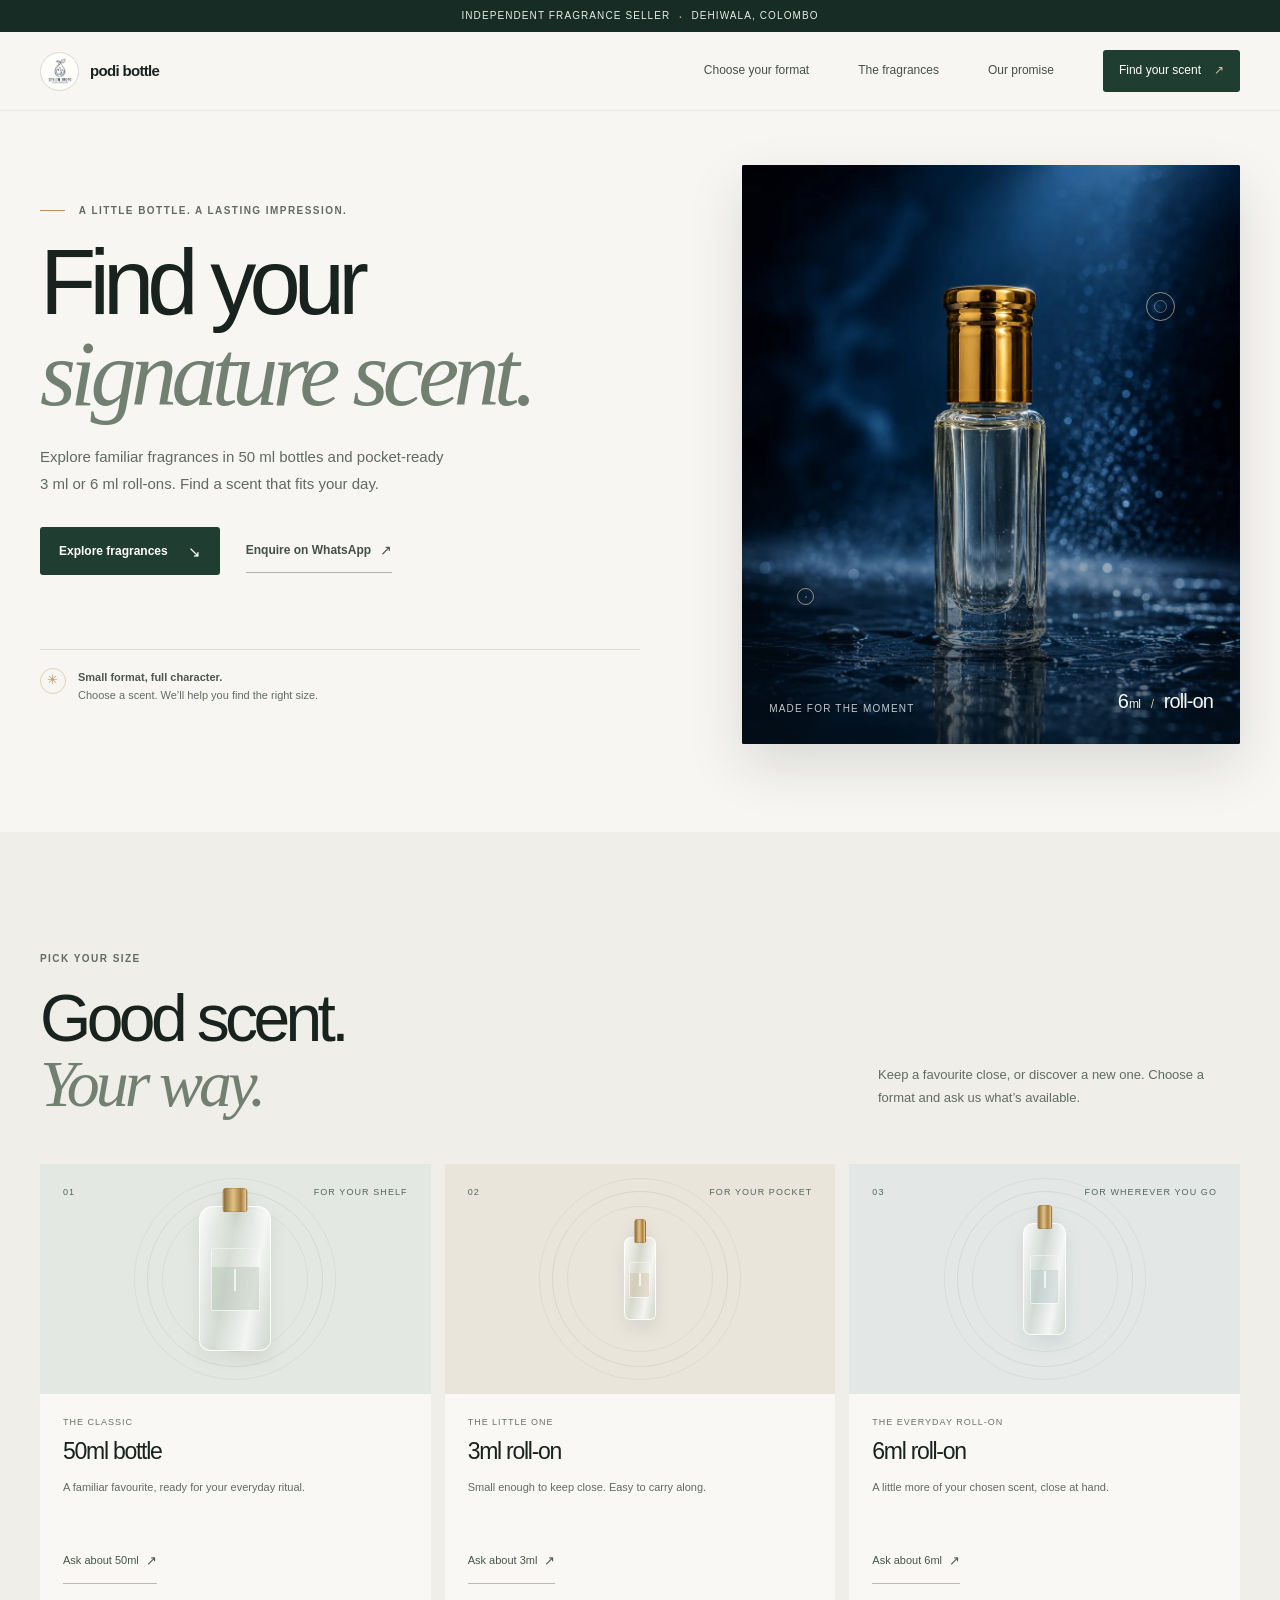
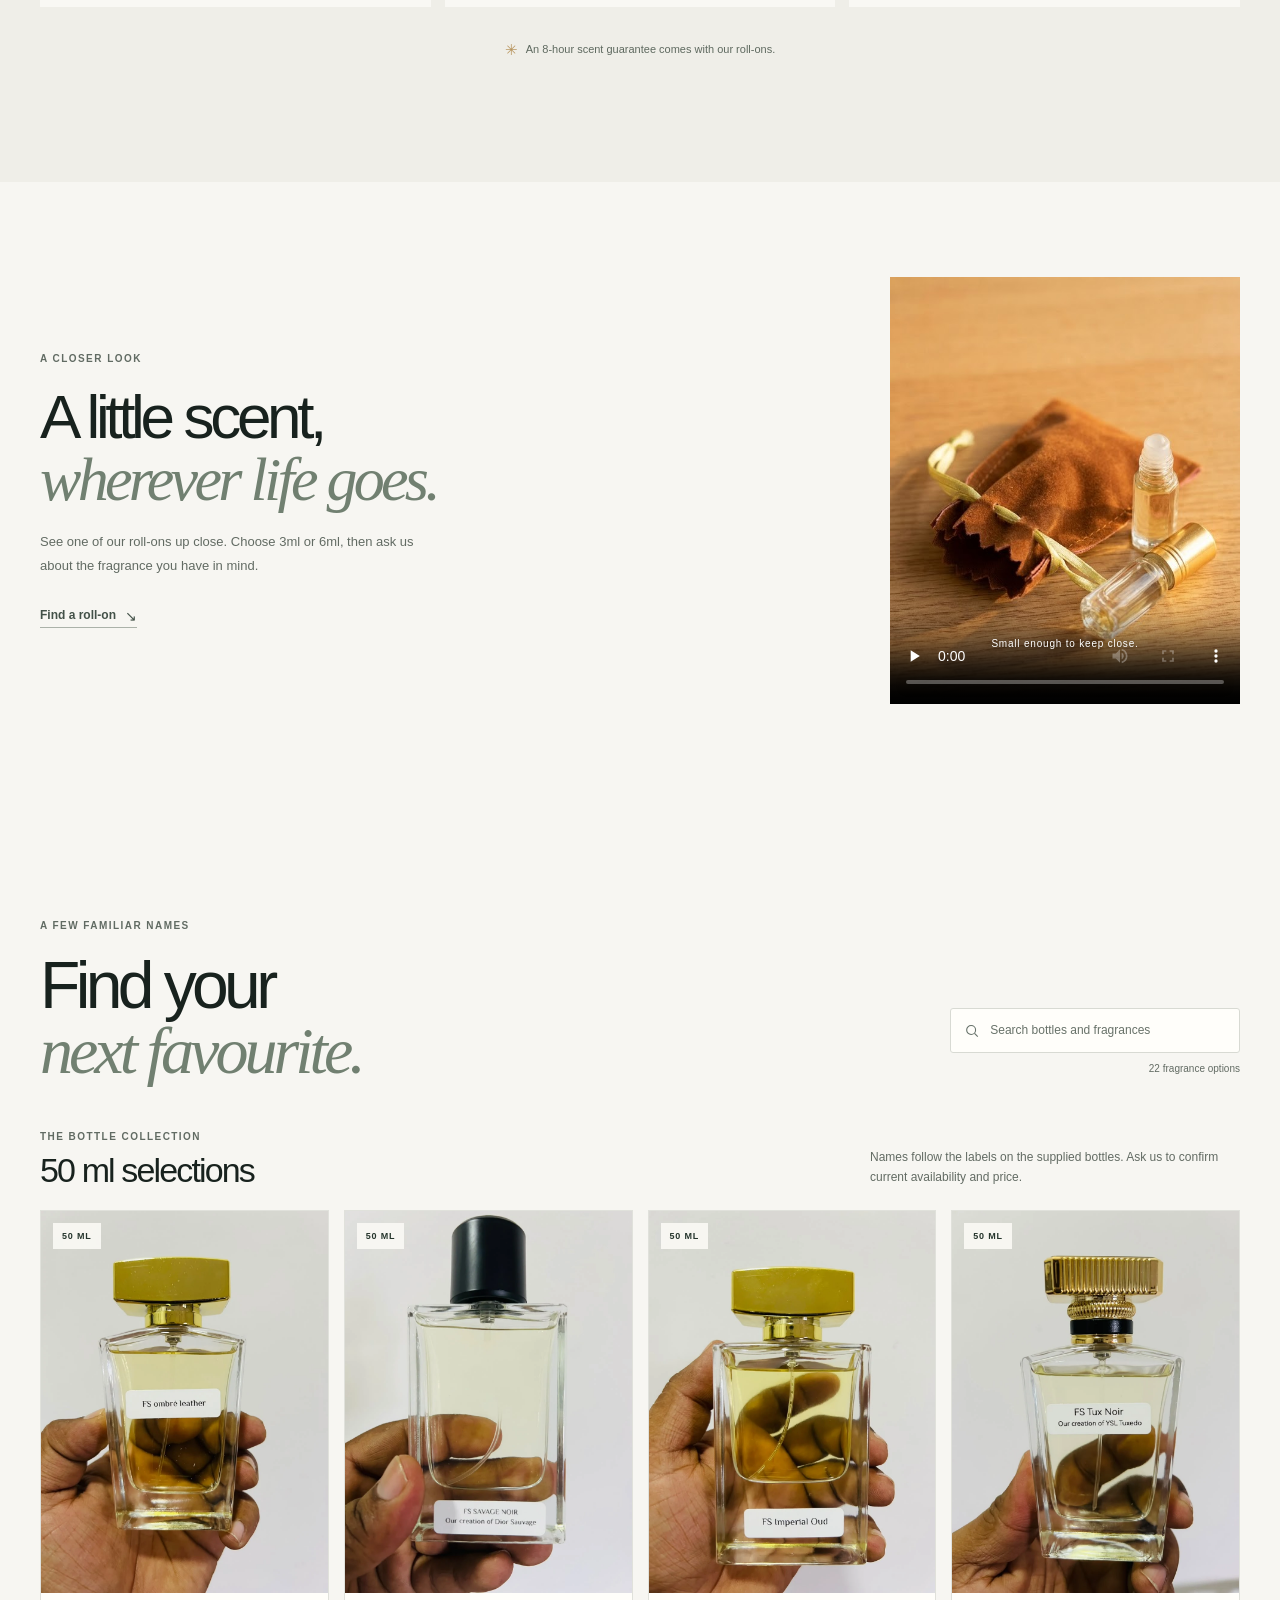
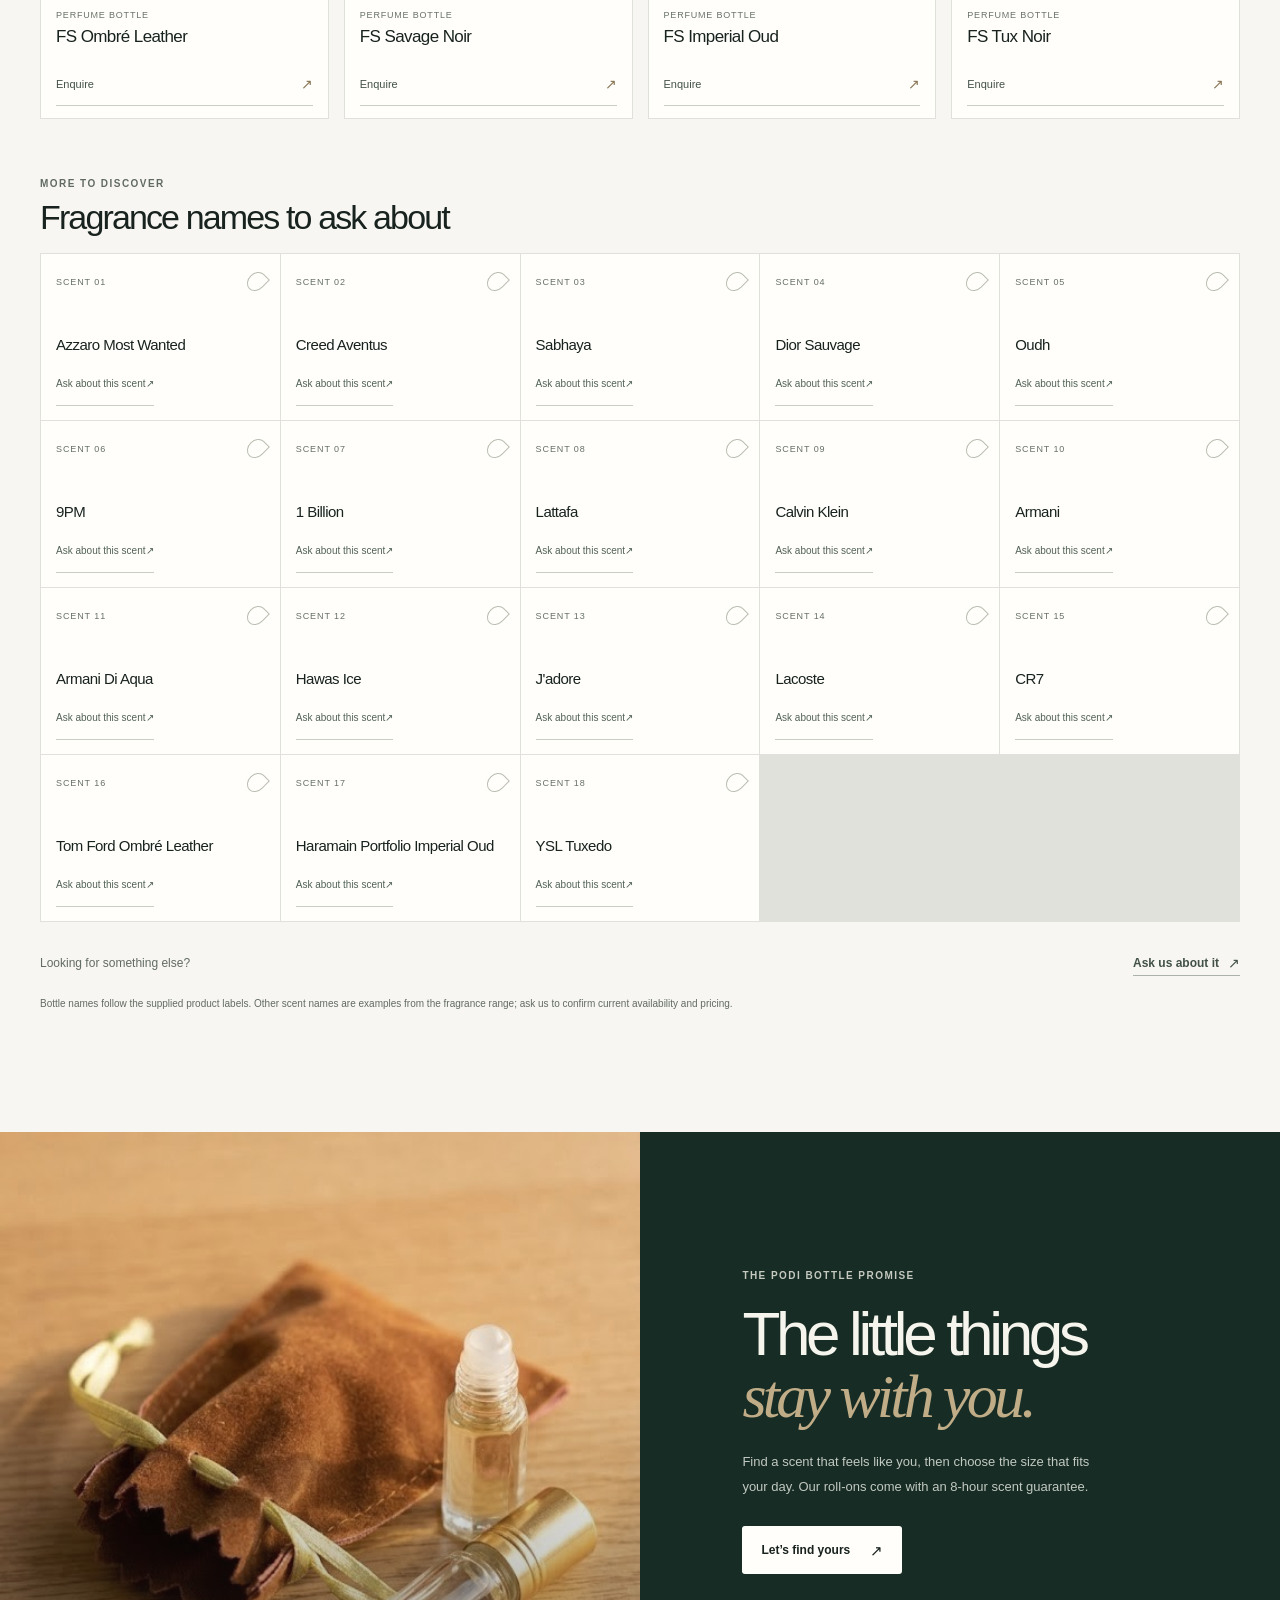
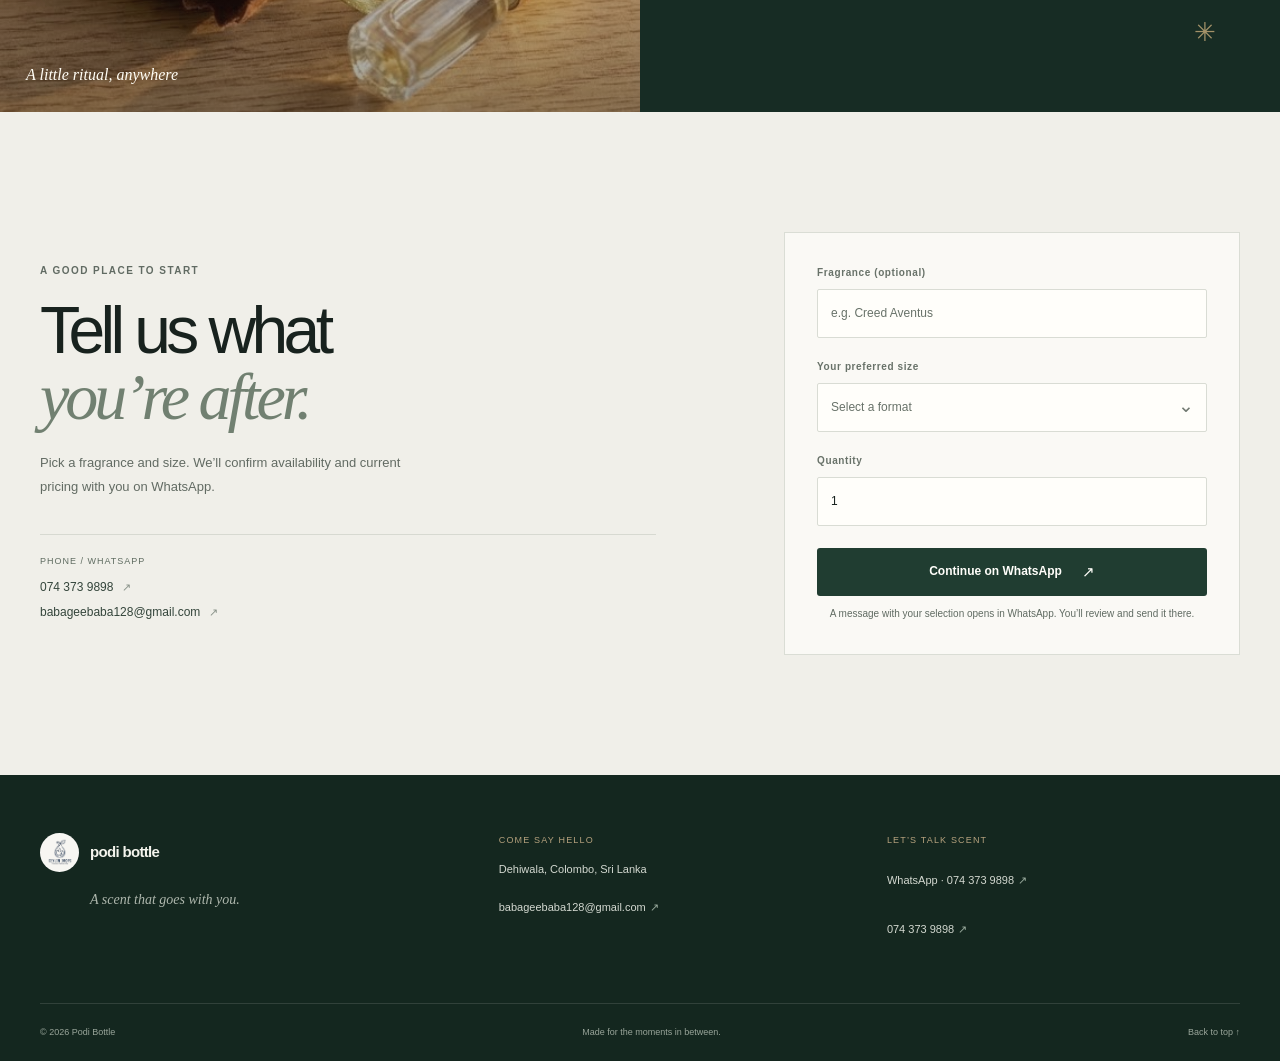
==== commit 3fe153d8: "Added" ====
--- a/index.html
+++ b/index.html
@@ -220,73 +220,147 @@
             <div class="collection-tools">
               <label class="search-box" for="scent-search">
                 <svg viewBox="0 0 20 20" aria-hidden="true"><circle cx="8.8" cy="8.8" r="5.5"></circle><path d="m13 13 4 4"></path></svg>
-                <input id="scent-search" type="search" placeholder="Search fragrances" autocomplete="off" />
+                <input id="scent-search" type="search" placeholder="Search bottles and fragrances" autocomplete="off" />
               </label>
-              <p class="collection-count" aria-live="polite"><span id="result-count">15</span> <span id="result-label">fragrances to explore</span></p>
+              <p class="collection-count" aria-live="polite"><span id="result-count">22</span> <span id="result-label">fragrance options</span></p>
             </div>
           </div>
 
-          <div class="fragrance-grid" id="fragrance-grid">
+          <div class="collection-results" id="fragrance-grid">
+            <section class="collection-group collection-group--bottles" data-collection-group aria-labelledby="bottle-collection-title">
+              <div class="collection-group__heading">
+                <div>
+                  <p class="eyebrow">The bottle collection</p>
+                  <h3 id="bottle-collection-title">50 ml selections</h3>
+                </div>
+                <p>Names follow the labels on the supplied bottles. Ask us to confirm current availability and price.</p>
+              </div>
+              <div class="product-grid">
+                <article class="product-card" data-fragrance="FS Ombré Leather" data-reveal>
+                  <div class="product-card__media">
+                    <img src="/assets/fs-ombre-leather-50ml.webp" alt="A clear 50 ml perfume bottle held in a hand and labeled FS ombré leather" width="960" height="1280" loading="lazy" decoding="async" />
+                    <span class="product-card__volume">50 ml</span>
+                  </div>
+                  <div class="product-card__body">
+                    <div><p class="product-card__label">Perfume bottle</p><h4>FS Ombré Leather</h4></div>
+                    <button class="product-card__cta" type="button" data-scent="FS Ombré Leather" data-product-format="50ml bottle" aria-label="Enquire about FS Ombré Leather in 50 ml">Enquire <span aria-hidden="true">↗</span></button>
+                  </div>
+                </article>
+                <article class="product-card" data-fragrance="FS Savage Noir" data-reveal>
+                  <div class="product-card__media">
+                    <img src="/assets/fs-savage-noir-50ml.webp" alt="A clear 50 ml perfume bottle held in a hand and labeled FS Savage Noir" width="960" height="1280" loading="lazy" decoding="async" />
+                    <span class="product-card__volume">50 ml</span>
+                  </div>
+                  <div class="product-card__body">
+                    <div><p class="product-card__label">Perfume bottle</p><h4>FS Savage Noir</h4></div>
+                    <button class="product-card__cta" type="button" data-scent="FS Savage Noir" data-product-format="50ml bottle" aria-label="Enquire about FS Savage Noir in 50 ml">Enquire <span aria-hidden="true">↗</span></button>
+                  </div>
+                </article>
+                <article class="product-card" data-fragrance="FS Imperial Oud" data-reveal>
+                  <div class="product-card__media">
+                    <img src="/assets/fs-imperial-oud-50ml.webp" alt="An amber 50 ml perfume bottle held in a hand and labeled FS Imperial Oud" width="960" height="1280" loading="lazy" decoding="async" />
+                    <span class="product-card__volume">50 ml</span>
+                  </div>
+                  <div class="product-card__body">
+                    <div><p class="product-card__label">Perfume bottle</p><h4>FS Imperial Oud</h4></div>
+                    <button class="product-card__cta" type="button" data-scent="FS Imperial Oud" data-product-format="50ml bottle" aria-label="Enquire about FS Imperial Oud in 50 ml">Enquire <span aria-hidden="true">↗</span></button>
+                  </div>
+                </article>
+                <article class="product-card" data-fragrance="FS Tux Noir" data-reveal>
+                  <div class="product-card__media">
+                    <img src="/assets/fs-tux-noir-50ml.webp" alt="A clear 50 ml perfume bottle with a gold cap, held in a hand and labeled FS Tux Noir" width="960" height="1280" loading="lazy" decoding="async" />
+                    <span class="product-card__volume">50 ml</span>
+                  </div>
+                  <div class="product-card__body">
+                    <div><p class="product-card__label">Perfume bottle</p><h4>FS Tux Noir</h4></div>
+                    <button class="product-card__cta" type="button" data-scent="FS Tux Noir" data-product-format="50ml bottle" aria-label="Enquire about FS Tux Noir in 50 ml">Enquire <span aria-hidden="true">↗</span></button>
+                  </div>
+                </article>
+              </div>
+            </section>
+
+            <section class="collection-group" data-collection-group aria-labelledby="fragrance-names-title">
+              <div class="collection-group__heading collection-group__heading--names">
+                <div>
+                  <p class="eyebrow">More to discover</p>
+                  <h3 id="fragrance-names-title">Fragrance names to ask about</h3>
+                </div>
+              </div>
+              <div class="fragrance-grid">
             <article class="fragrance-card" data-fragrance="Azzaro Most Wanted" data-reveal>
               <div class="fragrance-card__top"><span>SCENT 01</span><span class="fragrance-card__drop" aria-hidden="true"></span></div>
-              <div><h3>Azzaro Most Wanted</h3><button type="button" data-scent="Azzaro Most Wanted" aria-label="Ask about Azzaro Most Wanted">Ask about this scent <span aria-hidden="true">↗</span></button></div>
+              <div><h4>Azzaro Most Wanted</h4><button type="button" data-scent="Azzaro Most Wanted" aria-label="Ask about Azzaro Most Wanted">Ask about this scent <span aria-hidden="true">↗</span></button></div>
             </article>
             <article class="fragrance-card" data-fragrance="Creed Aventus" data-reveal>
               <div class="fragrance-card__top"><span>SCENT 02</span><span class="fragrance-card__drop" aria-hidden="true"></span></div>
-              <div><h3>Creed Aventus</h3><button type="button" data-scent="Creed Aventus" aria-label="Ask about Creed Aventus">Ask about this scent <span aria-hidden="true">↗</span></button></div>
+              <div><h4>Creed Aventus</h4><button type="button" data-scent="Creed Aventus" aria-label="Ask about Creed Aventus">Ask about this scent <span aria-hidden="true">↗</span></button></div>
             </article>
             <article class="fragrance-card" data-fragrance="Sabhaya" data-reveal>
               <div class="fragrance-card__top"><span>SCENT 03</span><span class="fragrance-card__drop" aria-hidden="true"></span></div>
-              <div><h3>Sabhaya</h3><button type="button" data-scent="Sabhaya" aria-label="Ask about Sabhaya">Ask about this scent <span aria-hidden="true">↗</span></button></div>
+              <div><h4>Sabhaya</h4><button type="button" data-scent="Sabhaya" aria-label="Ask about Sabhaya">Ask about this scent <span aria-hidden="true">↗</span></button></div>
             </article>
             <article class="fragrance-card" data-fragrance="Dior Sauvage" data-reveal>
               <div class="fragrance-card__top"><span>SCENT 04</span><span class="fragrance-card__drop" aria-hidden="true"></span></div>
-              <div><h3>Dior Sauvage</h3><button type="button" data-scent="Dior Sauvage" aria-label="Ask about Dior Sauvage">Ask about this scent <span aria-hidden="true">↗</span></button></div>
+              <div><h4>Dior Sauvage</h4><button type="button" data-scent="Dior Sauvage" aria-label="Ask about Dior Sauvage">Ask about this scent <span aria-hidden="true">↗</span></button></div>
             </article>
             <article class="fragrance-card" data-fragrance="Oudh" data-reveal>
               <div class="fragrance-card__top"><span>SCENT 05</span><span class="fragrance-card__drop" aria-hidden="true"></span></div>
-              <div><h3>Oudh</h3><button type="button" data-scent="Oudh" aria-label="Ask about Oudh">Ask about this scent <span aria-hidden="true">↗</span></button></div>
+              <div><h4>Oudh</h4><button type="button" data-scent="Oudh" aria-label="Ask about Oudh">Ask about this scent <span aria-hidden="true">↗</span></button></div>
             </article>
             <article class="fragrance-card" data-fragrance="9PM" data-reveal>
               <div class="fragrance-card__top"><span>SCENT 06</span><span class="fragrance-card__drop" aria-hidden="true"></span></div>
-              <div><h3>9PM</h3><button type="button" data-scent="9PM" aria-label="Ask about 9PM">Ask about this scent <span aria-hidden="true">↗</span></button></div>
+              <div><h4>9PM</h4><button type="button" data-scent="9PM" aria-label="Ask about 9PM">Ask about this scent <span aria-hidden="true">↗</span></button></div>
             </article>
             <article class="fragrance-card" data-fragrance="1 Billion" data-reveal>
               <div class="fragrance-card__top"><span>SCENT 07</span><span class="fragrance-card__drop" aria-hidden="true"></span></div>
-              <div><h3>1 Billion</h3><button type="button" data-scent="1 Billion" aria-label="Ask about 1 Billion">Ask about this scent <span aria-hidden="true">↗</span></button></div>
+              <div><h4>1 Billion</h4><button type="button" data-scent="1 Billion" aria-label="Ask about 1 Billion">Ask about this scent <span aria-hidden="true">↗</span></button></div>
             </article>
             <article class="fragrance-card" data-fragrance="Lattafa" data-reveal>
               <div class="fragrance-card__top"><span>SCENT 08</span><span class="fragrance-card__drop" aria-hidden="true"></span></div>
-              <div><h3>Lattafa</h3><button type="button" data-scent="Lattafa" aria-label="Ask about Lattafa">Ask about this scent <span aria-hidden="true">↗</span></button></div>
+              <div><h4>Lattafa</h4><button type="button" data-scent="Lattafa" aria-label="Ask about Lattafa">Ask about this scent <span aria-hidden="true">↗</span></button></div>
             </article>
             <article class="fragrance-card" data-fragrance="Calvin Klein" data-reveal>
               <div class="fragrance-card__top"><span>SCENT 09</span><span class="fragrance-card__drop" aria-hidden="true"></span></div>
-              <div><h3>Calvin Klein</h3><button type="button" data-scent="Calvin Klein" aria-label="Ask about Calvin Klein">Ask about this scent <span aria-hidden="true">↗</span></button></div>
+              <div><h4>Calvin Klein</h4><button type="button" data-scent="Calvin Klein" aria-label="Ask about Calvin Klein">Ask about this scent <span aria-hidden="true">↗</span></button></div>
             </article>
             <article class="fragrance-card" data-fragrance="Armani" data-reveal>
               <div class="fragrance-card__top"><span>SCENT 10</span><span class="fragrance-card__drop" aria-hidden="true"></span></div>
-              <div><h3>Armani</h3><button type="button" data-scent="Armani" aria-label="Ask about Armani">Ask about this scent <span aria-hidden="true">↗</span></button></div>
+              <div><h4>Armani</h4><button type="button" data-scent="Armani" aria-label="Ask about Armani">Ask about this scent <span aria-hidden="true">↗</span></button></div>
             </article>
             <article class="fragrance-card" data-fragrance="Armani Di Aqua" data-reveal>
               <div class="fragrance-card__top"><span>SCENT 11</span><span class="fragrance-card__drop" aria-hidden="true"></span></div>
-              <div><h3>Armani Di Aqua</h3><button type="button" data-scent="Armani Di Aqua" aria-label="Ask about Armani Di Aqua">Ask about this scent <span aria-hidden="true">↗</span></button></div>
+              <div><h4>Armani Di Aqua</h4><button type="button" data-scent="Armani Di Aqua" aria-label="Ask about Armani Di Aqua">Ask about this scent <span aria-hidden="true">↗</span></button></div>
             </article>
             <article class="fragrance-card" data-fragrance="Hawas Ice" data-reveal>
               <div class="fragrance-card__top"><span>SCENT 12</span><span class="fragrance-card__drop" aria-hidden="true"></span></div>
-              <div><h3>Hawas Ice</h3><button type="button" data-scent="Hawas Ice" aria-label="Ask about Hawas Ice">Ask about this scent <span aria-hidden="true">↗</span></button></div>
+              <div><h4>Hawas Ice</h4><button type="button" data-scent="Hawas Ice" aria-label="Ask about Hawas Ice">Ask about this scent <span aria-hidden="true">↗</span></button></div>
             </article>
             <article class="fragrance-card" data-fragrance="J'adore" data-reveal>
               <div class="fragrance-card__top"><span>SCENT 13</span><span class="fragrance-card__drop" aria-hidden="true"></span></div>
-              <div><h3>J'adore</h3><button type="button" data-scent="J'adore" aria-label="Ask about J'adore">Ask about this scent <span aria-hidden="true">↗</span></button></div>
+              <div><h4>J'adore</h4><button type="button" data-scent="J'adore" aria-label="Ask about J'adore">Ask about this scent <span aria-hidden="true">↗</span></button></div>
             </article>
             <article class="fragrance-card" data-fragrance="Lacoste" data-reveal>
               <div class="fragrance-card__top"><span>SCENT 14</span><span class="fragrance-card__drop" aria-hidden="true"></span></div>
-              <div><h3>Lacoste</h3><button type="button" data-scent="Lacoste" aria-label="Ask about Lacoste">Ask about this scent <span aria-hidden="true">↗</span></button></div>
+              <div><h4>Lacoste</h4><button type="button" data-scent="Lacoste" aria-label="Ask about Lacoste">Ask about this scent <span aria-hidden="true">↗</span></button></div>
             </article>
             <article class="fragrance-card" data-fragrance="CR7" data-reveal>
               <div class="fragrance-card__top"><span>SCENT 15</span><span class="fragrance-card__drop" aria-hidden="true"></span></div>
-              <div><h3>CR7</h3><button type="button" data-scent="CR7" aria-label="Ask about CR7">Ask about this scent <span aria-hidden="true">↗</span></button></div>
-            </article>
+              <div><h4>CR7</h4><button type="button" data-scent="CR7" aria-label="Ask about CR7">Ask about this scent <span aria-hidden="true">↗</span></button></div>
+            </article>
+            <article class="fragrance-card" data-fragrance="Tom Ford Ombré Leather" data-reveal>
+              <div class="fragrance-card__top"><span>SCENT 16</span><span class="fragrance-card__drop" aria-hidden="true"></span></div>
+              <div><h4>Tom Ford Ombré Leather</h4><button type="button" data-scent="Tom Ford Ombré Leather" aria-label="Ask about Tom Ford Ombré Leather">Ask about this scent <span aria-hidden="true">↗</span></button></div>
+            </article>
+            <article class="fragrance-card" data-fragrance="Haramain Portfolio Imperial Oud" data-reveal>
+              <div class="fragrance-card__top"><span>SCENT 17</span><span class="fragrance-card__drop" aria-hidden="true"></span></div>
+              <div><h4>Haramain Portfolio Imperial Oud</h4><button type="button" data-scent="Haramain Portfolio Imperial Oud" aria-label="Ask about Haramain Portfolio Imperial Oud">Ask about this scent <span aria-hidden="true">↗</span></button></div>
+            </article>
+            <article class="fragrance-card" data-fragrance="YSL Tuxedo" data-reveal>
+              <div class="fragrance-card__top"><span>SCENT 18</span><span class="fragrance-card__drop" aria-hidden="true"></span></div>
+              <div><h4>YSL Tuxedo</h4><button type="button" data-scent="YSL Tuxedo" aria-label="Ask about YSL Tuxedo">Ask about this scent <span aria-hidden="true">↗</span></button></div>
+            </article>
+              </div>
+            </section>
           </div>
           <p class="empty-state" id="empty-state" role="status" aria-live="polite" hidden>No match yet. Try another name, or <a href="#order">tell us what you’re looking for</a>.</p>
 
@@ -294,7 +368,7 @@
             <span>Looking for something else?</span>
             <a class="text-link" href="#order">Ask us about it <span aria-hidden="true">↗</span></a>
           </div>
-          <p class="fine-print">These are examples from the fragrance range. Ask us about current availability and pricing.</p>
+          <p class="fine-print">Bottle names follow the supplied product labels. Other scent names are examples from the fragrance range; ask us to confirm current availability and pricing.</p>
         </div>
       </section>
 
@@ -329,7 +403,7 @@
             <label class="field-label" for="order-scent">Fragrance (optional)</label>
             <input id="order-scent" name="scent" type="text" placeholder="e.g. Creed Aventus" list="scent-options" autocomplete="off" />
             <datalist id="scent-options">
-              <option value="Azzaro Most Wanted"></option><option value="Creed Aventus"></option><option value="Sabhaya"></option><option value="Dior Sauvage"></option><option value="Oudh"></option><option value="9PM"></option><option value="1 Billion"></option><option value="Lattafa"></option><option value="Calvin Klein"></option><option value="Armani"></option><option value="Armani Di Aqua"></option><option value="Hawas Ice"></option><option value="J'adore"></option><option value="Lacoste"></option><option value="CR7"></option>
+              <option value="FS Ombré Leather"></option><option value="FS Savage Noir"></option><option value="FS Imperial Oud"></option><option value="FS Tux Noir"></option><option value="Azzaro Most Wanted"></option><option value="Creed Aventus"></option><option value="Sabhaya"></option><option value="Dior Sauvage"></option><option value="Oudh"></option><option value="9PM"></option><option value="1 Billion"></option><option value="Lattafa"></option><option value="Calvin Klein"></option><option value="Armani"></option><option value="Armani Di Aqua"></option><option value="Hawas Ice"></option><option value="J'adore"></option><option value="Lacoste"></option><option value="CR7"></option><option value="Tom Ford Ombré Leather"></option><option value="Haramain Portfolio Imperial Oud"></option><option value="YSL Tuxedo"></option>
             </datalist>
 
             <label class="field-label" for="order-format">Your preferred size</label>
--- a/styles.css
+++ b/styles.css
@@ -141,13 +141,33 @@
 .search-box input { width: 100%; min-width: 0; padding: 0; border: 0; outline: 0; color: var(--ink); background: transparent; font-size: 12px; }
 .search-box input::placeholder { color: #687269; }
 .collection-count { margin: 8px 0 0; color: #626b63; font-size: 10px; text-align: right; }
+.collection-results { display: grid; gap: 58px; }
+.collection-group[hidden] { display: none; }
+.collection-group__heading { display: flex; align-items: flex-end; justify-content: space-between; gap: 24px; margin-bottom: 20px; }
+.collection-group__heading .eyebrow { margin-bottom: 9px; }
+.collection-group__heading h3 { margin: 0; font-size: clamp(25px, 3vw, 34px); font-weight: 500; letter-spacing: -.055em; line-height: 1.1; }
+.collection-group__heading > p { max-width: 370px; margin: 0 0 2px; color: #626b63; font-size: 12px; line-height: 1.7; }
+.collection-group__heading--names { align-items: center; margin-bottom: 17px; }
+.product-grid { display: grid; grid-template-columns: repeat(4, minmax(0, 1fr)); gap: 15px; }
+.product-card { min-width: 0; overflow: hidden; border: 1px solid #e0e1db; background: var(--white); transition: border-color .24s ease, transform .24s ease; }
+.product-card:hover { transform: translateY(-3px); border-color: #c9c8bb; }
+.product-card__media { position: relative; aspect-ratio: 3 / 4; overflow: hidden; background: #e9e7e0; }
+.product-card__media img { width: 100%; height: 100%; object-fit: cover; object-position: center; transition: transform .5s cubic-bezier(.2, .7, .2, 1); }
+.product-card:hover .product-card__media img { transform: scale(1.025); }
+.product-card__volume { position: absolute; top: 12px; left: 12px; padding: 6px 9px; color: #26362d; background: rgb(250 249 245 / 92%); font-size: 9px; font-weight: 650; letter-spacing: .09em; text-transform: uppercase; }
+.product-card__body { min-height: 125px; display: flex; flex-direction: column; align-items: stretch; justify-content: space-between; gap: 12px; padding: 15px 15px 12px; }
+.product-card__label { margin: 0 0 4px; color: #687269; font-size: 9px; letter-spacing: .09em; text-transform: uppercase; }
+.product-card h4 { margin: 0; font-size: 17px; font-weight: 520; letter-spacing: -.035em; line-height: 1.25; }
+.product-card__cta { min-height: 44px; display: inline-flex; align-items: center; justify-content: space-between; gap: 12px; padding: 8px 0 6px; border: 0; border-bottom: 1px solid #c9cdc4; color: #435148; background: transparent; font-size: 11px; text-align: left; cursor: pointer; transition: color .2s ease, border-color .2s ease; }
+.product-card__cta span { color: #8a7755; font-size: 14px; }
+.product-card__cta:hover { border-color: var(--green); color: var(--green); }
 .fragrance-grid { display: grid; grid-template-columns: repeat(5, minmax(0, 1fr)); gap: 1px; overflow: hidden; border: 1px solid #e0e1db; background: #e0e1db; }
 .fragrance-card { min-height: 166px; display: flex; flex-direction: column; justify-content: space-between; padding: 17px 15px 14px; background: var(--white); transition: background .2s ease, transform .2s ease; }
 .fragrance-card:hover { transform: translateY(-2px); background: #f0f1eb; }
 .fragrance-card[hidden] { display: none; }
 .fragrance-card__top { display: flex; align-items: center; justify-content: space-between; color: #667067; font-size: 9px; letter-spacing: .1em; }
 .fragrance-card__drop { width: 17px; height: 21px; display: block; transform: rotate(45deg); border: 1px solid #a7ac9f; border-radius: 100% 0 100% 100%; opacity: .8; }
-.fragrance-card h3 { margin: 27px 0 8px; font-size: 15px; font-weight: 520; letter-spacing: -.035em; line-height: 1.25; }
+.fragrance-card h4 { margin: 27px 0 8px; font-size: 15px; font-weight: 520; letter-spacing: -.035em; line-height: 1.25; }
 .fragrance-card button { min-height: 44px; display: inline-flex; align-items: center; width: max-content; padding: 8px 0; border: 0; border-bottom: 1px solid #c9cdc4; color: #526257; background: transparent; font-size: 10px; text-align: left; cursor: pointer; }
 .fragrance-card button:hover { border-color: var(--green); color: var(--green); }
 .empty-state { margin: 25px 0 0; color: #626b63; font-size: 13px; }
@@ -230,6 +250,7 @@
   .hero-art { min-height: 430px; }
   .navigation { gap: 22px; }
   .fragrance-grid { grid-template-columns: repeat(4, minmax(0, 1fr)); }
+  .product-grid { grid-template-columns: repeat(3, minmax(0, 1fr)); }
   .promise__copy { padding-inline: 55px; }
 }
 
@@ -288,9 +309,16 @@
   .section-heading--collection { align-items: flex-start; flex-direction: column; gap: 22px; }
   .collection-tools { width: 100%; margin: 0; }
   .collection-count { text-align: left; }
+  .collection-results { gap: 43px; }
+  .collection-group__heading { align-items: flex-start; flex-direction: column; gap: 9px; }
+  .collection-group__heading > p { max-width: 440px; font-size: 11px; }
+  .product-grid { grid-template-columns: repeat(2, minmax(0, 1fr)); gap: 10px; }
+  .product-card__body { min-height: 119px; gap: 9px; padding: 12px 11px 10px; }
+  .product-card h4 { font-size: 14px; }
+  .product-card__cta { font-size: 10px; }
   .fragrance-grid { grid-template-columns: repeat(2, minmax(0, 1fr)); }
   .fragrance-card { min-height: 150px; padding: 14px 13px 12px; }
-  .fragrance-card h3 { font-size: 14px; }
+  .fragrance-card h4 { font-size: 14px; }
   .collection-bottom { align-items: flex-start; gap: 15px; margin-top: 24px; font-size: 11px; }
   .fine-print { margin-top: 15px; }
   .promise-section { grid-template-columns: 1fr; }
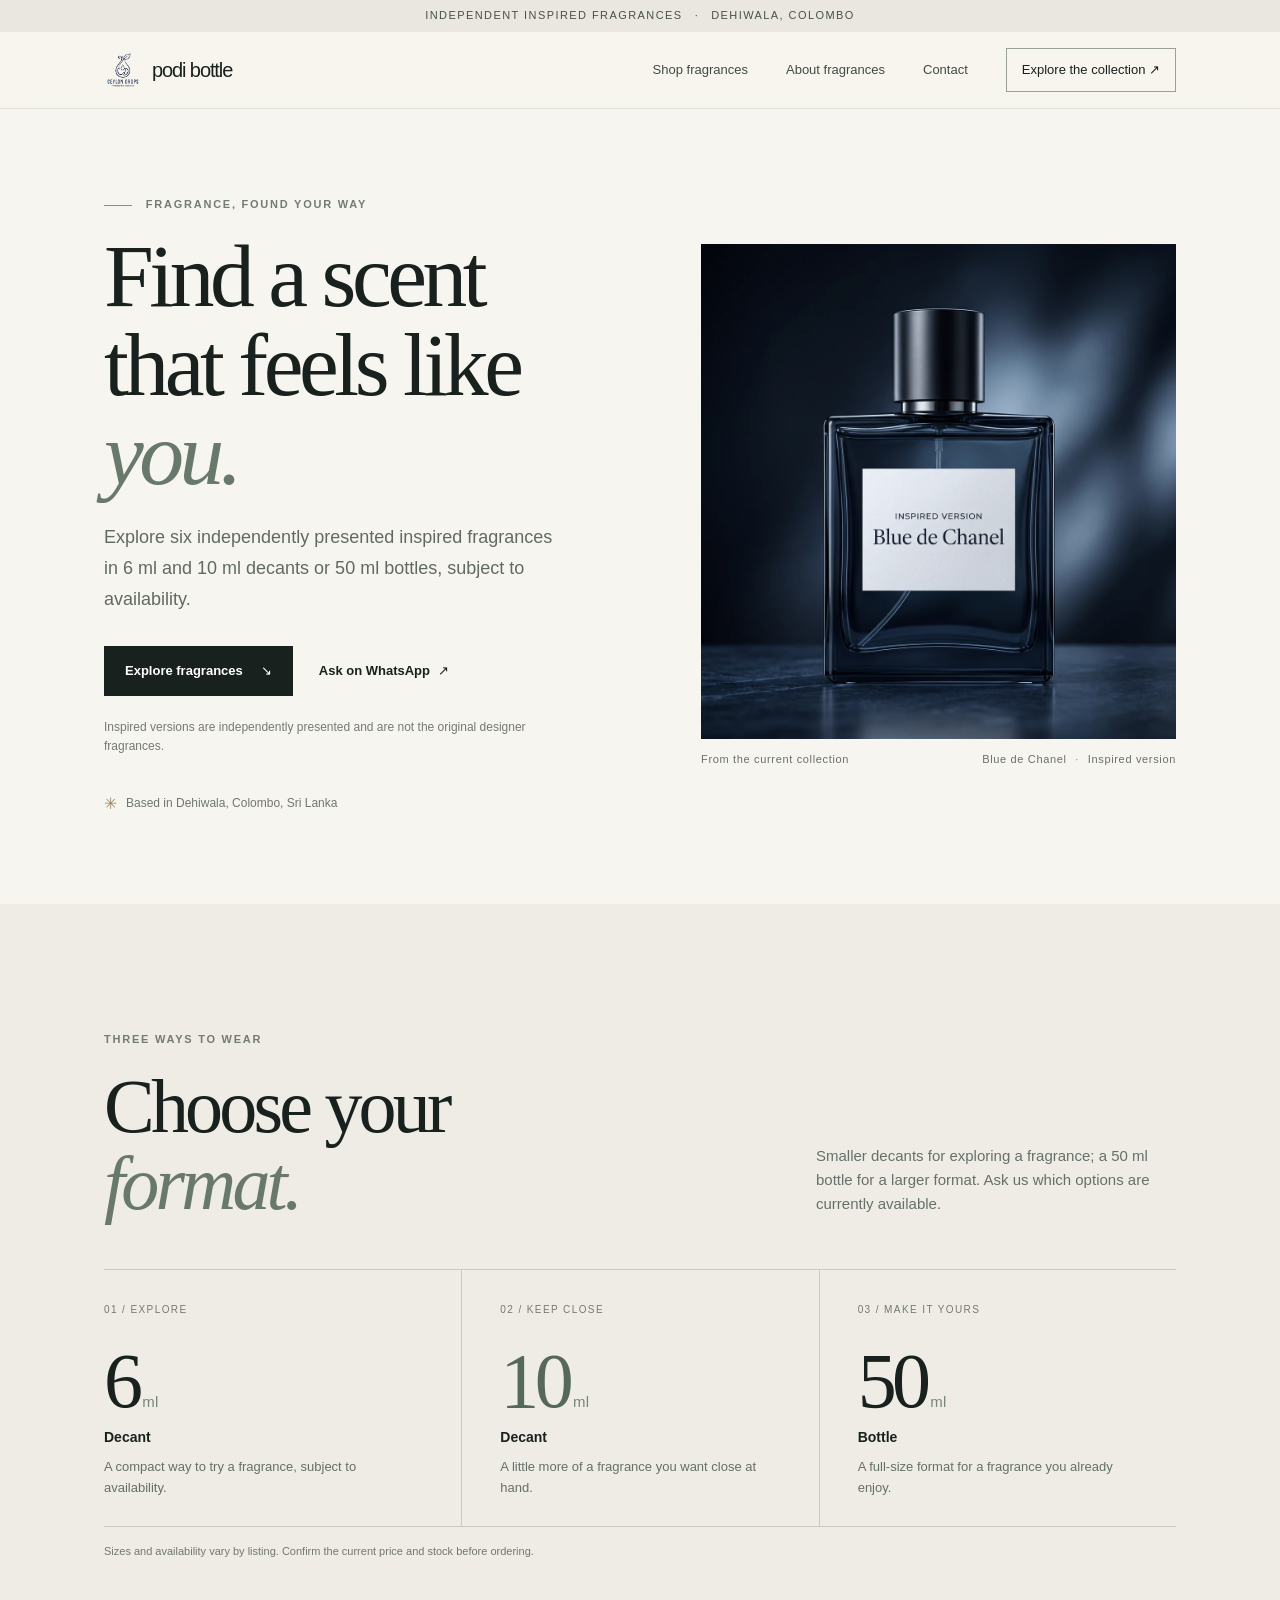
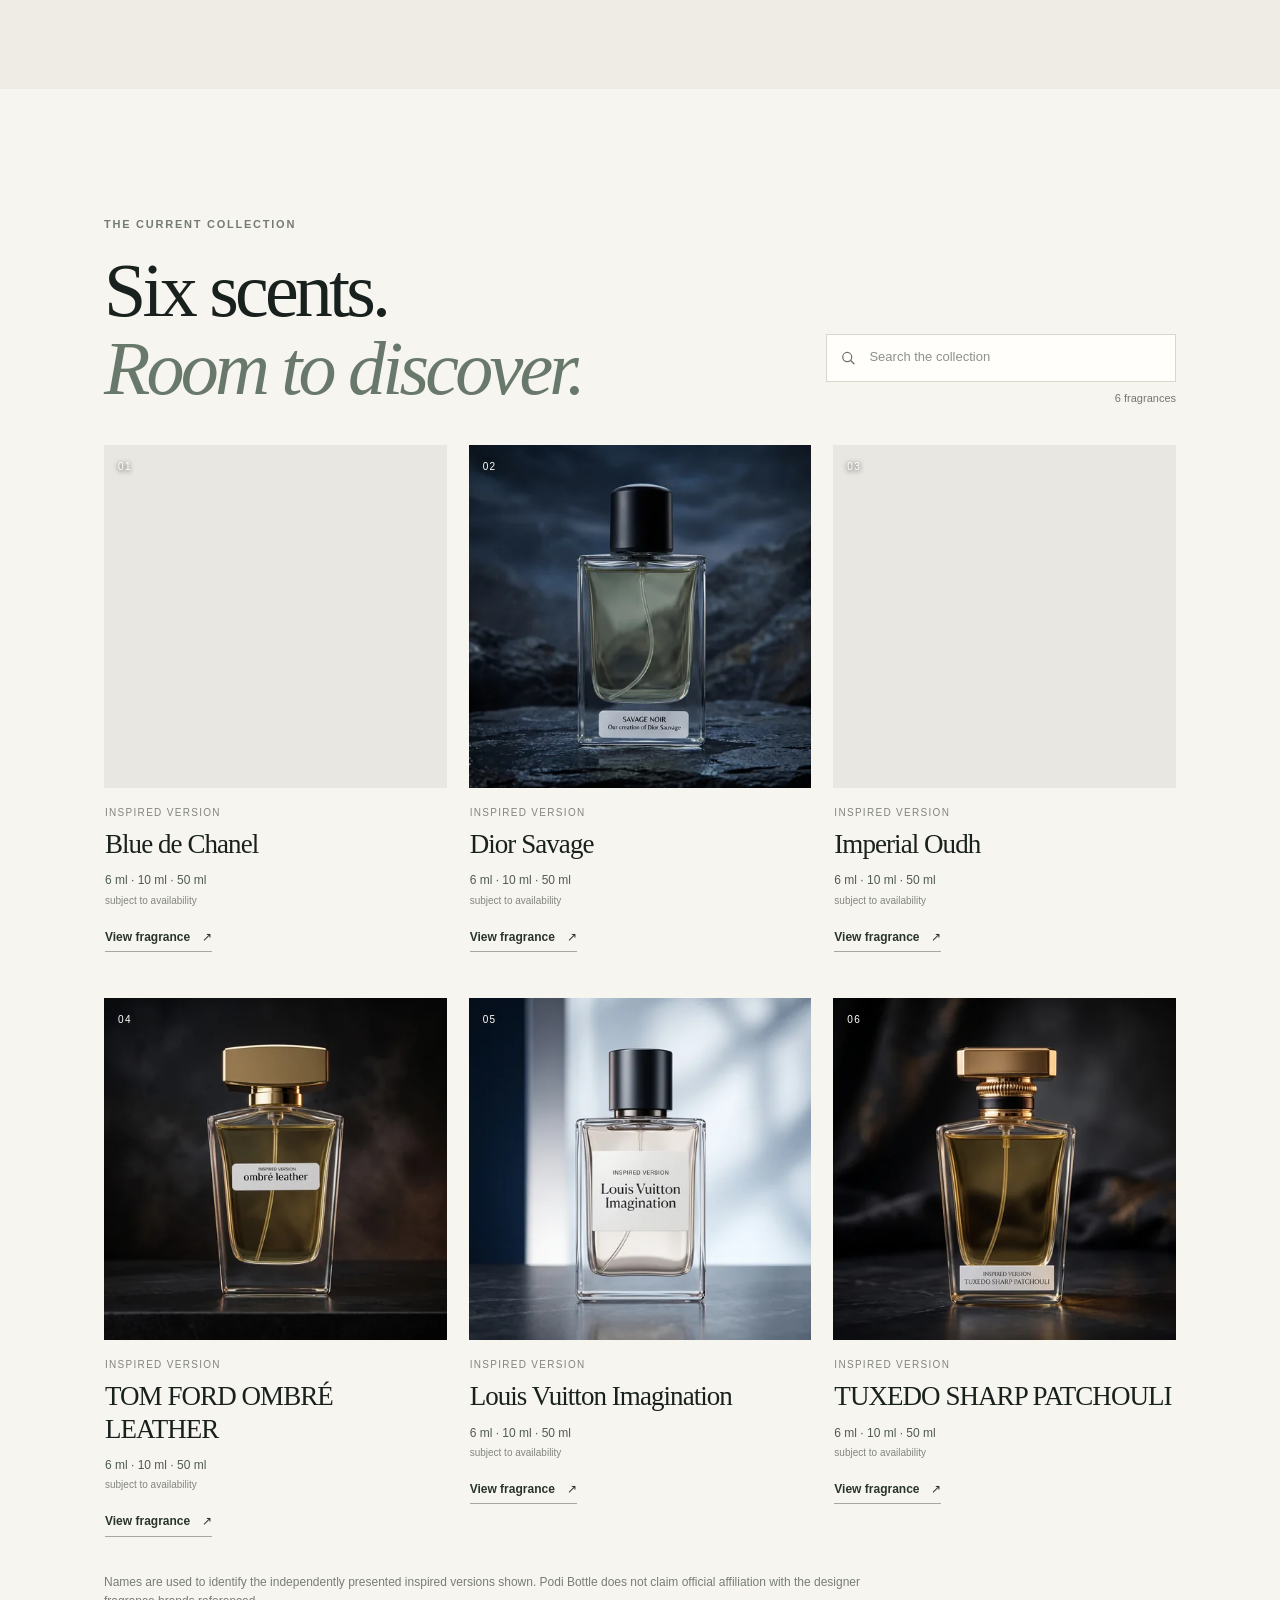
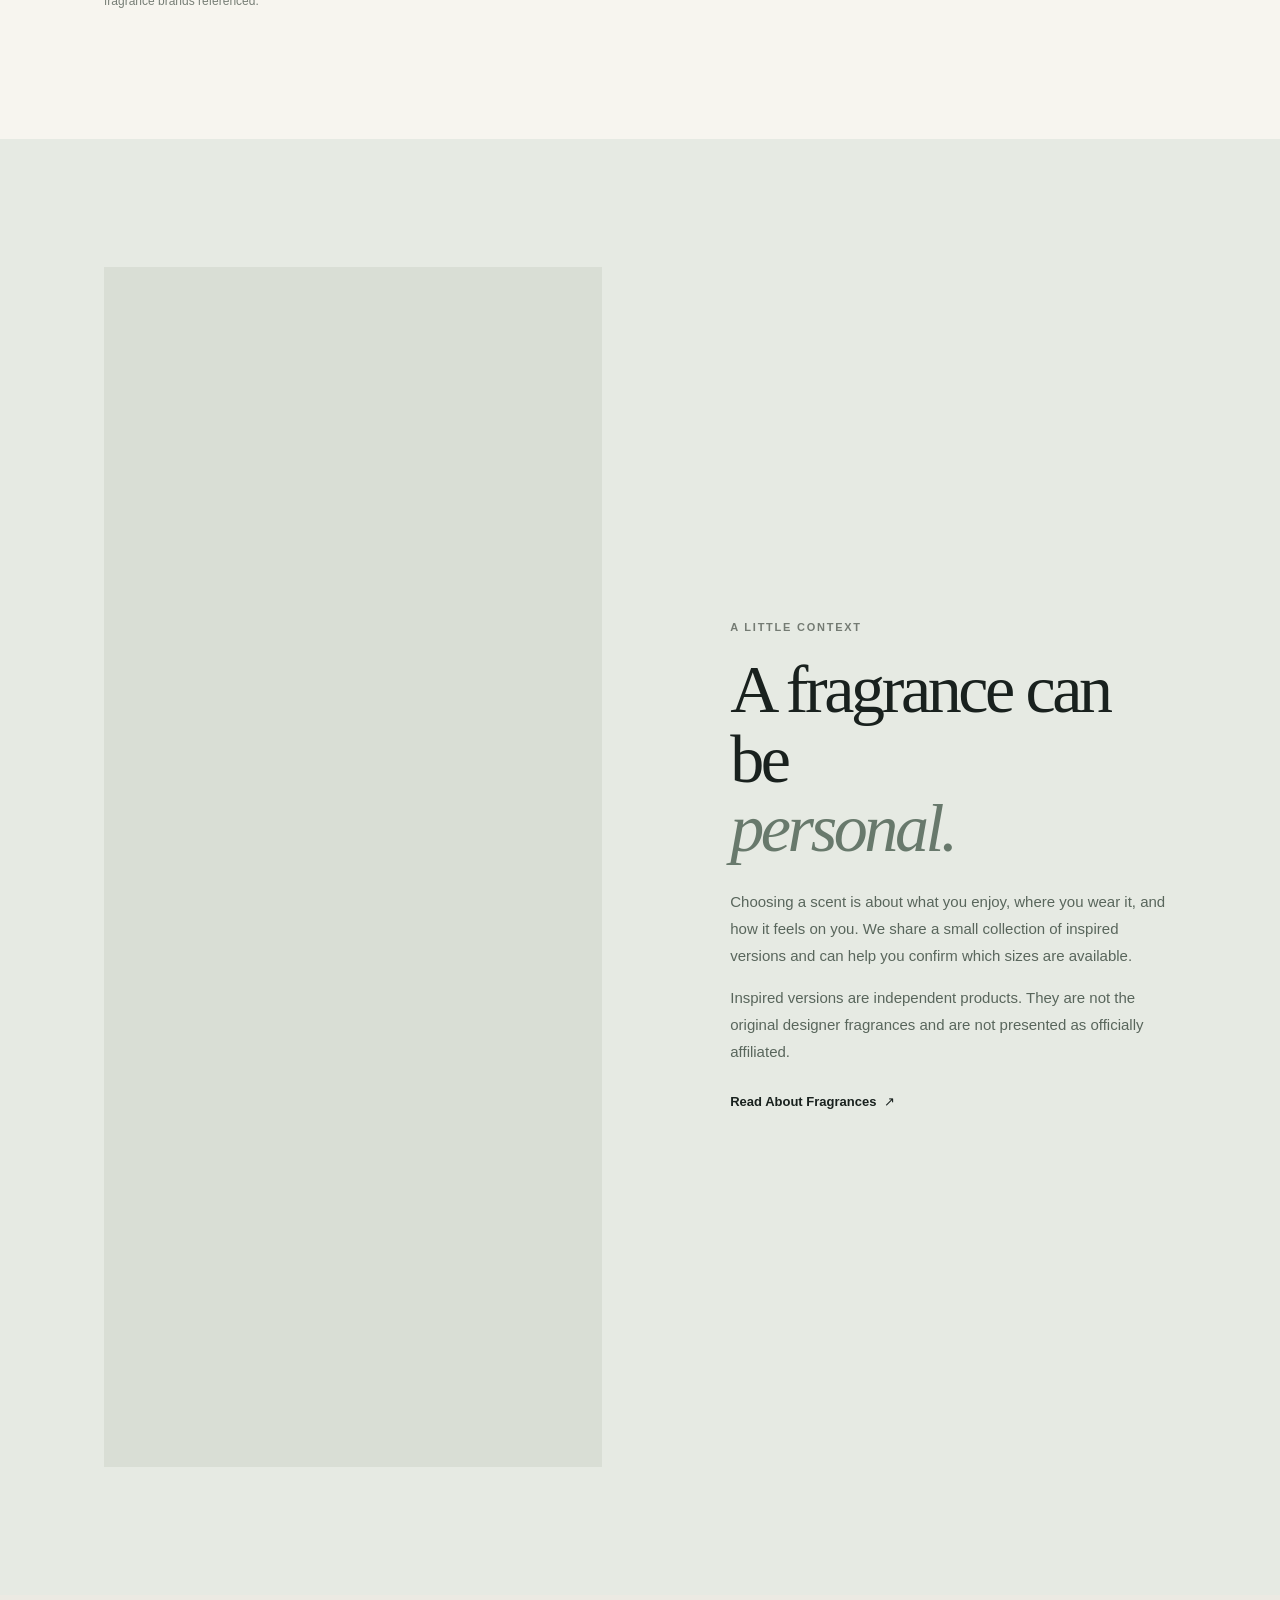
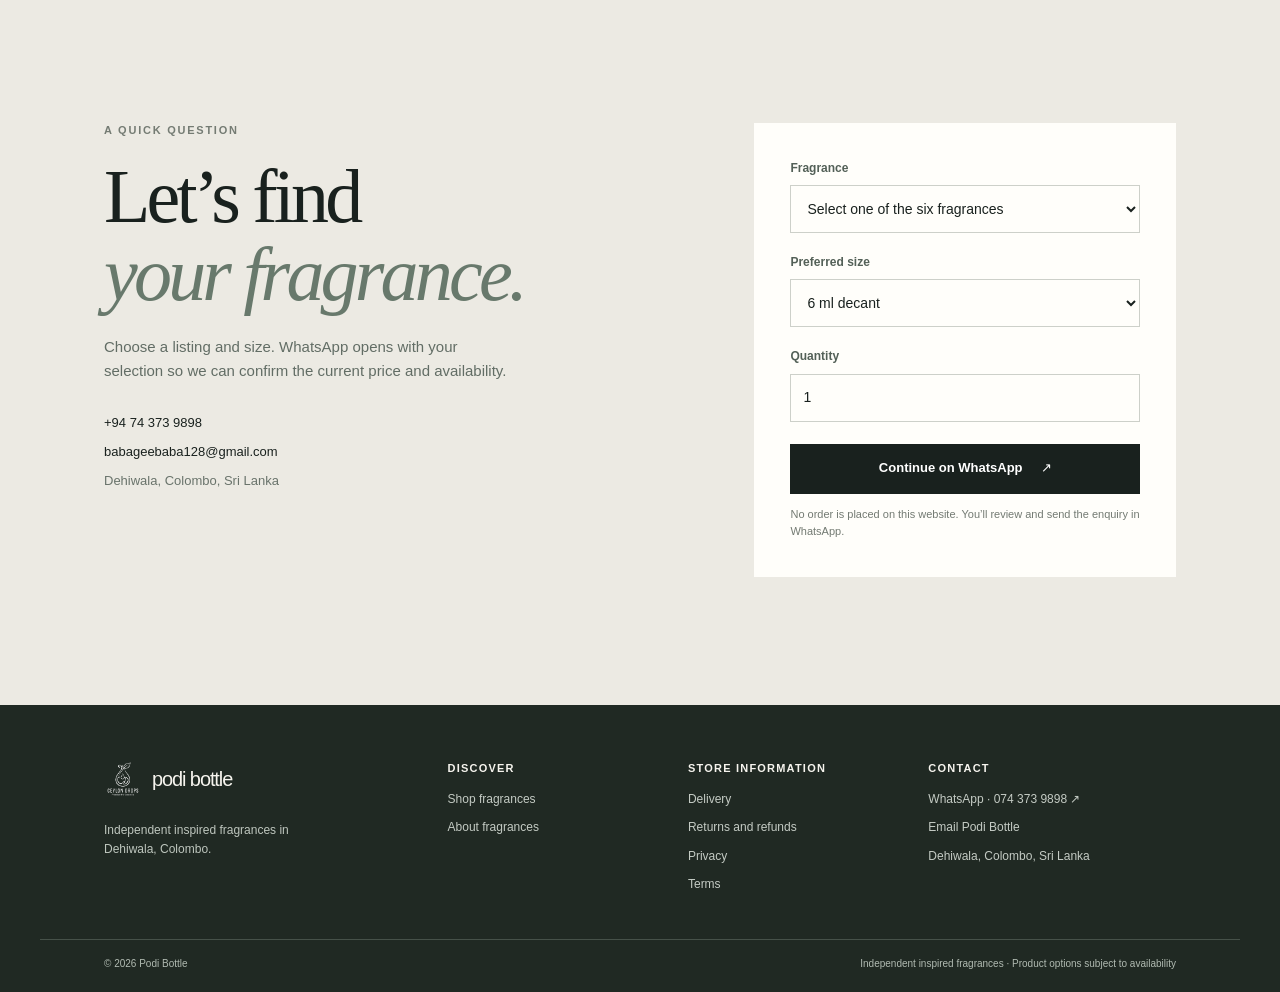
==== commit 7bafc650: "updated" ====
--- a/index.html
+++ b/index.html
@@ -3,33 +3,30 @@
   <head>
     <meta charset="UTF-8" />
     <meta name="viewport" content="width=device-width, initial-scale=1" />
-    <meta name="theme-color" content="#f7f6f2" />
-    <meta
-      name="description"
-      content="Explore affordable 50 ml perfumes and 3 ml or 6 ml roll-ons at Podi Bottle in Dehiwala, Colombo, Sri Lanka. Browse familiar fragrances and enquire about current availability."
-    />
+    <meta name="theme-color" content="#f7f5ef" />
+    <meta name="description" content="Explore six independently presented inspired fragrances at Podi Bottle in Dehiwala, Colombo. Ask about 6 ml and 10 ml decants or 50 ml bottles, current availability and prices." />
     <meta name="robots" content="index, follow, max-image-preview:large" />
     <link rel="canonical" href="https://YOUR-PRODUCTION-DOMAIN/" />
-    <title>Perfumes in Dehiwala, Colombo | Podi Bottle</title>
+    <title>Podi Bottle | Inspired Fragrances in Dehiwala, Colombo</title>
     <meta property="og:type" content="website" />
     <meta property="og:site_name" content="Podi Bottle" />
-    <meta property="og:title" content="Perfumes in Dehiwala, Colombo | Podi Bottle" />
-    <meta property="og:description" content="Explore 50 ml perfumes and compact roll-ons from Podi Bottle in Dehiwala, Colombo." />
+    <meta property="og:title" content="Podi Bottle | Inspired Fragrances in Dehiwala, Colombo" />
+    <meta property="og:description" content="Explore six inspired fragrance listings in 6 ml, 10 ml and 50 ml formats, subject to availability." />
     <meta property="og:url" content="https://YOUR-PRODUCTION-DOMAIN/" />
     <meta property="og:image" content="https://YOUR-PRODUCTION-DOMAIN/assets/og-podi-bottle.jpg" />
-    <meta property="og:image:alt" content="A clear glass perfume roll-on with a gold cap" />
+    <meta property="og:image:alt" content="A Blue de Chanel inspired-version perfume bottle and the Podi Bottle name" />
     <meta property="og:image:type" content="image/jpeg" />
     <meta property="og:image:width" content="1200" />
     <meta property="og:image:height" content="630" />
     <meta property="og:locale" content="en_LK" />
     <meta name="twitter:card" content="summary_large_image" />
-    <meta name="twitter:title" content="Perfumes in Dehiwala, Colombo | Podi Bottle" />
-    <meta name="twitter:description" content="Explore 50 ml perfumes and compact roll-ons from Podi Bottle in Dehiwala, Colombo." />
+    <meta name="twitter:title" content="Podi Bottle | Inspired Fragrances in Dehiwala, Colombo" />
+    <meta name="twitter:description" content="Browse inspired fragrance listings and ask about 6 ml, 10 ml and 50 ml options." />
     <meta name="twitter:image" content="https://YOUR-PRODUCTION-DOMAIN/assets/og-podi-bottle.jpg" />
     <link rel="icon" type="image/png" href="/assets/podi-bottle-mark.png" />
-    <link rel="preload" as="image" href="/assets/roll-on-hero.webp" fetchpriority="high" />
+    <link rel="preload" as="image" href="/assets/products/blue-de-chanel-1200.webp" fetchpriority="high" />
     <link rel="stylesheet" href="/styles.css" />
-    <script src="/script.js" defer></script>
+    <script type="module" src="/script.js"></script>
     <script type="application/ld+json">
       {
         "@context": "https://schema.org",
@@ -42,12 +39,12 @@
             "inLanguage": "en-LK"
           },
           {
-            "@type": "LocalBusiness",
+            "@type": "Store",
             "@id": "https://YOUR-PRODUCTION-DOMAIN/#business",
             "name": "Podi Bottle",
             "url": "https://YOUR-PRODUCTION-DOMAIN/",
-            "image": "https://YOUR-PRODUCTION-DOMAIN/assets/roll-on-hero.webp",
-            "description": "Perfume seller based in Dehiwala, Colombo, Sri Lanka, offering 50 ml perfumes and 3 ml and 6 ml roll-on perfumes.",
+            "image": "https://YOUR-PRODUCTION-DOMAIN/assets/og-podi-bottle.jpg",
+            "description": "Independent inspired fragrance seller in Dehiwala, Colombo, Sri Lanka. Product options include 6 ml and 10 ml decants and 50 ml bottles, subject to availability.",
             "email": "babageebaba128@gmail.com",
             "telephone": "+94743739898",
             "address": {
@@ -64,37 +61,21 @@
   </head>
   <body>
     <a class="skip-link" href="#main">Skip to content</a>
-
-    <div class="announcement">
-      <span>Independent fragrance seller</span>
-      <span class="announcement__dot" aria-hidden="true">·</span>
-      <span>Dehiwala, Colombo</span>
-    </div>
-
+    <div class="announcement"><span>Independent inspired fragrances</span><span aria-hidden="true">·</span><span>Dehiwala, Colombo</span></div>
     <header class="site-header">
       <div class="nav-shell">
-        <a class="brand" href="#top" aria-label="Podi Bottle home">
-          <span class="brand__mark" aria-hidden="true">
-            <img src="/assets/podi-bottle-mark.png" alt="" width="40" height="40" />
-          </span>
+        <a class="brand" href="/" aria-label="Podi Bottle home">
+          <img class="brand__mark" src="/assets/podi-bottle-mark.png" alt="" width="40" height="40" />
           <span class="brand__name">podi bottle</span>
         </a>
-
-        <button
-          class="menu-toggle"
-          type="button"
-          aria-expanded="false"
-          aria-controls="primary-navigation"
-          aria-label="Open navigation menu"
-        >
+        <button class="menu-toggle" type="button" aria-expanded="false" aria-controls="primary-navigation" aria-label="Open navigation menu">
           <span></span><span></span>
         </button>
-
-        <nav class="navigation" id="primary-navigation" aria-label="Main navigation">
-          <a href="#formats">Choose your format</a>
-          <a href="#fragrances">The fragrances</a>
-          <a href="#about">Our promise</a>
-          <a class="navigation__cta" href="#order">Find your scent <span aria-hidden="true">↗</span></a>
+        <nav class="navigation" id="primary-navigation" aria-label="Main navigation" inert>
+          <a href="#fragrances">Shop fragrances</a>
+          <a href="/about-fragrances.html">About fragrances</a>
+          <a href="#contact">Contact</a>
+          <a class="navigation__cta" href="#fragrances">Explore the collection <span aria-hidden="true">↗</span></a>
         </nav>
       </div>
     </header>
@@ -102,326 +83,142 @@
     <main id="main">
       <section class="hero section-wrap" id="top" aria-labelledby="hero-title">
         <div class="hero__copy">
-          <p class="eyebrow"><span class="eyebrow__line"></span> A little bottle. A lasting impression.</p>
-          <h1 id="hero-title">Find your<br /><span>signature scent.</span></h1>
-          <p class="hero__intro">
-            Explore familiar fragrances in 50 ml bottles and pocket-ready 3 ml or 6 ml roll-ons. Find a scent that fits your day.
-          </p>
+          <p class="eyebrow"><span class="eyebrow__line"></span> Fragrance, found your way</p>
+          <h1 id="hero-title">Find a scent<br />that feels like <em>you.</em></h1>
+          <p class="hero__intro">Explore six independently presented inspired fragrances in 6 ml and 10 ml decants or 50 ml bottles, subject to availability.</p>
           <div class="hero__actions">
             <a class="button button--dark" href="#fragrances">Explore fragrances <span aria-hidden="true">↘</span></a>
-            <a class="text-link" href="https://wa.me/94743739898?text=Hi%20Podi%20Bottle%2C%20I%27m%20looking%20for%20a%20fragrance." target="_blank" rel="noopener noreferrer" aria-label="Enquire on WhatsApp at 074 373 9898">Enquire on WhatsApp <span aria-hidden="true">↗</span></a>
-          </div>
-          <div class="hero__note">
-            <span class="hero__note-mark" aria-hidden="true">✳</span>
-            <p><strong>Small format, full character.</strong><br />Choose a scent. We’ll help you find the right size.</p>
-          </div>
-        </div>
-
+            <a class="text-link" href="https://wa.me/94743739898" target="_blank" rel="noopener noreferrer" data-whatsapp-general>Ask on WhatsApp <span aria-hidden="true">↗</span></a>
+          </div>
+          <p class="hero__disclosure">Inspired versions are independently presented and are not the original designer fragrances.</p>
+          <div class="hero__location"><span class="hero__location-mark" aria-hidden="true">✳</span><span>Based in Dehiwala, Colombo, Sri Lanka</span></div>
+        </div>
         <figure class="hero-art">
-          <img
-            class="hero-art__image"
-            src="/assets/roll-on-hero.webp"
-            alt="A clear glass perfume roll-on with a gold cap against a deep blue backdrop"
-            width="1023"
-            height="1537"
-            fetchpriority="high"
-          />
-          <figcaption class="hero-art__caption">
-            <span class="hero-art__label">Made for the moment</span>
-            <span class="hero-art__size">6<span>ml</span> <i aria-hidden="true">/</i> roll-on</span>
-          </figcaption>
-          <span class="hero-art__orbit hero-art__orbit--one" aria-hidden="true"></span>
-          <span class="hero-art__orbit hero-art__orbit--two" aria-hidden="true"></span>
+          <div class="hero-art__frame">
+            <img class="hero-art__image" src="/assets/products/blue-de-chanel-1200.webp" srcset="/assets/products/blue-de-chanel-480.webp 480w, /assets/products/blue-de-chanel-1200.webp 1200w" sizes="(max-width: 760px) 92vw, (max-width: 1100px) 48vw, 560px" alt="Blue de Chanel inspired-version perfume bottle against a deep blue backdrop" width="1200" height="1200" fetchpriority="high" />
+          </div>
+          <figcaption class="hero-art__caption"><span>From the current collection</span><span>Blue de Chanel <i aria-hidden="true">·</i> Inspired version</span></figcaption>
         </figure>
       </section>
 
-      <section class="format-section section-pad" id="formats" aria-labelledby="format-title">
+      <section class="format-section section-pad" aria-labelledby="format-title">
         <div class="section-wrap">
-          <div class="section-heading section-heading--split" data-reveal>
-            <div>
-              <p class="eyebrow">Pick your size</p>
-              <h2 id="format-title">Good scent.<br /><span>Your way.</span></h2>
-            </div>
-            <p class="section-heading__aside">
-              Keep a favourite close, or discover a new one. Choose a format and ask us what’s available.
-            </p>
-          </div>
-
+          <div class="section-heading section-heading--split">
+            <div><p class="eyebrow">Three ways to wear</p><h2 id="format-title">Choose your<br /><em>format.</em></h2></div>
+            <p class="section-heading__aside">Smaller decants for exploring a fragrance; a 50 ml bottle for a larger format. Ask us which options are currently available.</p>
+          </div>
           <div class="format-grid">
-            <article class="format-card format-card--bottle" data-reveal>
-              <div class="format-card__topline"><span>01</span><span>For your shelf</span></div>
-              <div class="format-card__visual" aria-hidden="true">
-                <span class="bottle-illustration bottle-illustration--large"><i></i></span>
-                <span class="format-card__halo"></span>
-              </div>
-              <div class="format-card__body">
-                <p class="format-card__volume">The classic</p>
-                <h3>50ml bottle</h3>
-                <p>A familiar favourite, ready for your everyday ritual.</p>
-                <button class="format-link" type="button" data-format="50ml bottle">Ask about 50ml <span aria-hidden="true">↗</span></button>
-              </div>
-            </article>
-
-            <article class="format-card format-card--three" data-reveal>
-              <div class="format-card__topline"><span>02</span><span>For your pocket</span></div>
-              <div class="format-card__visual" aria-hidden="true">
-                <span class="bottle-illustration bottle-illustration--small"><i></i></span>
-                <span class="format-card__halo"></span>
-              </div>
-              <div class="format-card__body">
-                <p class="format-card__volume">The little one</p>
-                <h3>3ml roll-on</h3>
-                <p>Small enough to keep close. Easy to carry along.</p>
-                <button class="format-link" type="button" data-format="3ml roll-on">Ask about 3ml <span aria-hidden="true">↗</span></button>
-              </div>
-            </article>
-
-            <article class="format-card format-card--six" data-reveal>
-              <div class="format-card__topline"><span>03</span><span>For wherever you go</span></div>
-              <div class="format-card__visual" aria-hidden="true">
-                <span class="bottle-illustration bottle-illustration--medium"><i></i></span>
-                <span class="format-card__halo"></span>
-              </div>
-              <div class="format-card__body">
-                <p class="format-card__volume">The everyday roll-on</p>
-                <h3>6ml roll-on</h3>
-                <p>A little more of your chosen scent, close at hand.</p>
-                <button class="format-link" type="button" data-format="6ml roll-on">Ask about 6ml <span aria-hidden="true">↗</span></button>
-              </div>
-            </article>
-          </div>
-          <p class="format-footnote"><span aria-hidden="true">✳</span> An 8-hour scent guarantee comes with our roll-ons.</p>
-        </div>
-      </section>
-
-      <section class="reel-section section-wrap" aria-labelledby="reel-title">
-        <div class="reel-copy" data-reveal>
-          <p class="eyebrow">A closer look</p>
-          <h2 id="reel-title">A little scent,<br /><span>wherever life goes.</span></h2>
-          <p>See one of our roll-ons up close. Choose 3ml or 6ml, then ask us about the fragrance you have in mind.</p>
-          <a class="text-link" href="#order">Find a roll-on <span aria-hidden="true">↘</span></a>
-        </div>
-        <figure class="reel-media" data-reveal>
-          <video controls playsinline preload="none" poster="/assets/Jadoor.jpeg" aria-label="A short product video showing a small perfume roll-on and pouch">
-            <source src="/assets/Attar.mp4" type="video/mp4" />
-            Your browser does not support the product video.
-          </video>
-          <figcaption>Small enough to keep close.</figcaption>
-        </figure>
+            <article class="format-card"><span class="format-card__index">01 / EXPLORE</span><p class="format-card__size">6<span>ml</span></p><h3>Decant</h3><p>A compact way to try a fragrance, subject to availability.</p></article>
+            <article class="format-card format-card--featured"><span class="format-card__index">02 / KEEP CLOSE</span><p class="format-card__size">10<span>ml</span></p><h3>Decant</h3><p>A little more of a fragrance you want close at hand.</p></article>
+            <article class="format-card"><span class="format-card__index">03 / MAKE IT YOURS</span><p class="format-card__size">50<span>ml</span></p><h3>Bottle</h3><p>A full-size format for a fragrance you already enjoy.</p></article>
+          </div>
+          <p class="format-footnote">Sizes and availability vary by listing. Confirm the current price and stock before ordering.</p>
+        </div>
       </section>
 
       <section class="fragrance-section section-pad" id="fragrances" aria-labelledby="fragrance-title">
         <div class="section-wrap">
-          <div class="section-heading section-heading--collection" data-reveal>
-            <div>
-              <p class="eyebrow">A few familiar names</p>
-              <h2 id="fragrance-title">Find your<br /><span>next favourite.</span></h2>
-            </div>
+          <div class="section-heading section-heading--collection">
+            <div><p class="eyebrow">The current collection</p><h2 id="fragrance-title">Six scents.<br /><em>Room to discover.</em></h2></div>
             <div class="collection-tools">
               <label class="search-box" for="scent-search">
                 <svg viewBox="0 0 20 20" aria-hidden="true"><circle cx="8.8" cy="8.8" r="5.5"></circle><path d="m13 13 4 4"></path></svg>
-                <input id="scent-search" type="search" placeholder="Search bottles and fragrances" autocomplete="off" />
+                <input id="scent-search" type="search" placeholder="Search the collection" autocomplete="off" />
               </label>
-              <p class="collection-count" aria-live="polite"><span id="result-count">22</span> <span id="result-label">fragrance options</span></p>
+              <p class="collection-count" aria-live="polite"><span id="result-count">6</span> fragrances</p>
             </div>
           </div>
-
-          <div class="collection-results" id="fragrance-grid">
-            <section class="collection-group collection-group--bottles" data-collection-group aria-labelledby="bottle-collection-title">
-              <div class="collection-group__heading">
-                <div>
-                  <p class="eyebrow">The bottle collection</p>
-                  <h3 id="bottle-collection-title">50 ml selections</h3>
-                </div>
-                <p>Names follow the labels on the supplied bottles. Ask us to confirm current availability and price.</p>
-              </div>
-              <div class="product-grid">
-                <article class="product-card" data-fragrance="FS Ombré Leather" data-reveal>
-                  <div class="product-card__media">
-                    <img src="/assets/fs-ombre-leather-50ml.webp" alt="A clear 50 ml perfume bottle held in a hand and labeled FS ombré leather" width="960" height="1280" loading="lazy" decoding="async" />
-                    <span class="product-card__volume">50 ml</span>
-                  </div>
-                  <div class="product-card__body">
-                    <div><p class="product-card__label">Perfume bottle</p><h4>FS Ombré Leather</h4></div>
-                    <button class="product-card__cta" type="button" data-scent="FS Ombré Leather" data-product-format="50ml bottle" aria-label="Enquire about FS Ombré Leather in 50 ml">Enquire <span aria-hidden="true">↗</span></button>
-                  </div>
-                </article>
-                <article class="product-card" data-fragrance="FS Savage Noir" data-reveal>
-                  <div class="product-card__media">
-                    <img src="/assets/fs-savage-noir-50ml.webp" alt="A clear 50 ml perfume bottle held in a hand and labeled FS Savage Noir" width="960" height="1280" loading="lazy" decoding="async" />
-                    <span class="product-card__volume">50 ml</span>
-                  </div>
-                  <div class="product-card__body">
-                    <div><p class="product-card__label">Perfume bottle</p><h4>FS Savage Noir</h4></div>
-                    <button class="product-card__cta" type="button" data-scent="FS Savage Noir" data-product-format="50ml bottle" aria-label="Enquire about FS Savage Noir in 50 ml">Enquire <span aria-hidden="true">↗</span></button>
-                  </div>
-                </article>
-                <article class="product-card" data-fragrance="FS Imperial Oud" data-reveal>
-                  <div class="product-card__media">
-                    <img src="/assets/fs-imperial-oud-50ml.webp" alt="An amber 50 ml perfume bottle held in a hand and labeled FS Imperial Oud" width="960" height="1280" loading="lazy" decoding="async" />
-                    <span class="product-card__volume">50 ml</span>
-                  </div>
-                  <div class="product-card__body">
-                    <div><p class="product-card__label">Perfume bottle</p><h4>FS Imperial Oud</h4></div>
-                    <button class="product-card__cta" type="button" data-scent="FS Imperial Oud" data-product-format="50ml bottle" aria-label="Enquire about FS Imperial Oud in 50 ml">Enquire <span aria-hidden="true">↗</span></button>
-                  </div>
-                </article>
-                <article class="product-card" data-fragrance="FS Tux Noir" data-reveal>
-                  <div class="product-card__media">
-                    <img src="/assets/fs-tux-noir-50ml.webp" alt="A clear 50 ml perfume bottle with a gold cap, held in a hand and labeled FS Tux Noir" width="960" height="1280" loading="lazy" decoding="async" />
-                    <span class="product-card__volume">50 ml</span>
-                  </div>
-                  <div class="product-card__body">
-                    <div><p class="product-card__label">Perfume bottle</p><h4>FS Tux Noir</h4></div>
-                    <button class="product-card__cta" type="button" data-scent="FS Tux Noir" data-product-format="50ml bottle" aria-label="Enquire about FS Tux Noir in 50 ml">Enquire <span aria-hidden="true">↗</span></button>
-                  </div>
-                </article>
-              </div>
-            </section>
-
-            <section class="collection-group" data-collection-group aria-labelledby="fragrance-names-title">
-              <div class="collection-group__heading collection-group__heading--names">
-                <div>
-                  <p class="eyebrow">More to discover</p>
-                  <h3 id="fragrance-names-title">Fragrance names to ask about</h3>
-                </div>
-              </div>
-              <div class="fragrance-grid">
-            <article class="fragrance-card" data-fragrance="Azzaro Most Wanted" data-reveal>
-              <div class="fragrance-card__top"><span>SCENT 01</span><span class="fragrance-card__drop" aria-hidden="true"></span></div>
-              <div><h4>Azzaro Most Wanted</h4><button type="button" data-scent="Azzaro Most Wanted" aria-label="Ask about Azzaro Most Wanted">Ask about this scent <span aria-hidden="true">↗</span></button></div>
-            </article>
-            <article class="fragrance-card" data-fragrance="Creed Aventus" data-reveal>
-              <div class="fragrance-card__top"><span>SCENT 02</span><span class="fragrance-card__drop" aria-hidden="true"></span></div>
-              <div><h4>Creed Aventus</h4><button type="button" data-scent="Creed Aventus" aria-label="Ask about Creed Aventus">Ask about this scent <span aria-hidden="true">↗</span></button></div>
-            </article>
-            <article class="fragrance-card" data-fragrance="Sabhaya" data-reveal>
-              <div class="fragrance-card__top"><span>SCENT 03</span><span class="fragrance-card__drop" aria-hidden="true"></span></div>
-              <div><h4>Sabhaya</h4><button type="button" data-scent="Sabhaya" aria-label="Ask about Sabhaya">Ask about this scent <span aria-hidden="true">↗</span></button></div>
-            </article>
-            <article class="fragrance-card" data-fragrance="Dior Sauvage" data-reveal>
-              <div class="fragrance-card__top"><span>SCENT 04</span><span class="fragrance-card__drop" aria-hidden="true"></span></div>
-              <div><h4>Dior Sauvage</h4><button type="button" data-scent="Dior Sauvage" aria-label="Ask about Dior Sauvage">Ask about this scent <span aria-hidden="true">↗</span></button></div>
-            </article>
-            <article class="fragrance-card" data-fragrance="Oudh" data-reveal>
-              <div class="fragrance-card__top"><span>SCENT 05</span><span class="fragrance-card__drop" aria-hidden="true"></span></div>
-              <div><h4>Oudh</h4><button type="button" data-scent="Oudh" aria-label="Ask about Oudh">Ask about this scent <span aria-hidden="true">↗</span></button></div>
-            </article>
-            <article class="fragrance-card" data-fragrance="9PM" data-reveal>
-              <div class="fragrance-card__top"><span>SCENT 06</span><span class="fragrance-card__drop" aria-hidden="true"></span></div>
-              <div><h4>9PM</h4><button type="button" data-scent="9PM" aria-label="Ask about 9PM">Ask about this scent <span aria-hidden="true">↗</span></button></div>
-            </article>
-            <article class="fragrance-card" data-fragrance="1 Billion" data-reveal>
-              <div class="fragrance-card__top"><span>SCENT 07</span><span class="fragrance-card__drop" aria-hidden="true"></span></div>
-              <div><h4>1 Billion</h4><button type="button" data-scent="1 Billion" aria-label="Ask about 1 Billion">Ask about this scent <span aria-hidden="true">↗</span></button></div>
-            </article>
-            <article class="fragrance-card" data-fragrance="Lattafa" data-reveal>
-              <div class="fragrance-card__top"><span>SCENT 08</span><span class="fragrance-card__drop" aria-hidden="true"></span></div>
-              <div><h4>Lattafa</h4><button type="button" data-scent="Lattafa" aria-label="Ask about Lattafa">Ask about this scent <span aria-hidden="true">↗</span></button></div>
-            </article>
-            <article class="fragrance-card" data-fragrance="Calvin Klein" data-reveal>
-              <div class="fragrance-card__top"><span>SCENT 09</span><span class="fragrance-card__drop" aria-hidden="true"></span></div>
-              <div><h4>Calvin Klein</h4><button type="button" data-scent="Calvin Klein" aria-label="Ask about Calvin Klein">Ask about this scent <span aria-hidden="true">↗</span></button></div>
-            </article>
-            <article class="fragrance-card" data-fragrance="Armani" data-reveal>
-              <div class="fragrance-card__top"><span>SCENT 10</span><span class="fragrance-card__drop" aria-hidden="true"></span></div>
-              <div><h4>Armani</h4><button type="button" data-scent="Armani" aria-label="Ask about Armani">Ask about this scent <span aria-hidden="true">↗</span></button></div>
-            </article>
-            <article class="fragrance-card" data-fragrance="Armani Di Aqua" data-reveal>
-              <div class="fragrance-card__top"><span>SCENT 11</span><span class="fragrance-card__drop" aria-hidden="true"></span></div>
-              <div><h4>Armani Di Aqua</h4><button type="button" data-scent="Armani Di Aqua" aria-label="Ask about Armani Di Aqua">Ask about this scent <span aria-hidden="true">↗</span></button></div>
-            </article>
-            <article class="fragrance-card" data-fragrance="Hawas Ice" data-reveal>
-              <div class="fragrance-card__top"><span>SCENT 12</span><span class="fragrance-card__drop" aria-hidden="true"></span></div>
-              <div><h4>Hawas Ice</h4><button type="button" data-scent="Hawas Ice" aria-label="Ask about Hawas Ice">Ask about this scent <span aria-hidden="true">↗</span></button></div>
-            </article>
-            <article class="fragrance-card" data-fragrance="J'adore" data-reveal>
-              <div class="fragrance-card__top"><span>SCENT 13</span><span class="fragrance-card__drop" aria-hidden="true"></span></div>
-              <div><h4>J'adore</h4><button type="button" data-scent="J'adore" aria-label="Ask about J'adore">Ask about this scent <span aria-hidden="true">↗</span></button></div>
-            </article>
-            <article class="fragrance-card" data-fragrance="Lacoste" data-reveal>
-              <div class="fragrance-card__top"><span>SCENT 14</span><span class="fragrance-card__drop" aria-hidden="true"></span></div>
-              <div><h4>Lacoste</h4><button type="button" data-scent="Lacoste" aria-label="Ask about Lacoste">Ask about this scent <span aria-hidden="true">↗</span></button></div>
-            </article>
-            <article class="fragrance-card" data-fragrance="CR7" data-reveal>
-              <div class="fragrance-card__top"><span>SCENT 15</span><span class="fragrance-card__drop" aria-hidden="true"></span></div>
-              <div><h4>CR7</h4><button type="button" data-scent="CR7" aria-label="Ask about CR7">Ask about this scent <span aria-hidden="true">↗</span></button></div>
-            </article>
-            <article class="fragrance-card" data-fragrance="Tom Ford Ombré Leather" data-reveal>
-              <div class="fragrance-card__top"><span>SCENT 16</span><span class="fragrance-card__drop" aria-hidden="true"></span></div>
-              <div><h4>Tom Ford Ombré Leather</h4><button type="button" data-scent="Tom Ford Ombré Leather" aria-label="Ask about Tom Ford Ombré Leather">Ask about this scent <span aria-hidden="true">↗</span></button></div>
-            </article>
-            <article class="fragrance-card" data-fragrance="Haramain Portfolio Imperial Oud" data-reveal>
-              <div class="fragrance-card__top"><span>SCENT 17</span><span class="fragrance-card__drop" aria-hidden="true"></span></div>
-              <div><h4>Haramain Portfolio Imperial Oud</h4><button type="button" data-scent="Haramain Portfolio Imperial Oud" aria-label="Ask about Haramain Portfolio Imperial Oud">Ask about this scent <span aria-hidden="true">↗</span></button></div>
-            </article>
-            <article class="fragrance-card" data-fragrance="YSL Tuxedo" data-reveal>
-              <div class="fragrance-card__top"><span>SCENT 18</span><span class="fragrance-card__drop" aria-hidden="true"></span></div>
-              <div><h4>YSL Tuxedo</h4><button type="button" data-scent="YSL Tuxedo" aria-label="Ask about YSL Tuxedo">Ask about this scent <span aria-hidden="true">↗</span></button></div>
-            </article>
-              </div>
-            </section>
-          </div>
-          <p class="empty-state" id="empty-state" role="status" aria-live="polite" hidden>No match yet. Try another name, or <a href="#order">tell us what you’re looking for</a>.</p>
-
-          <div class="collection-bottom">
-            <span>Looking for something else?</span>
-            <a class="text-link" href="#order">Ask us about it <span aria-hidden="true">↗</span></a>
-          </div>
-          <p class="fine-print">Bottle names follow the supplied product labels. Other scent names are examples from the fragrance range; ask us to confirm current availability and pricing.</p>
-        </div>
-      </section>
-
-      <section class="promise-section" id="about" aria-labelledby="promise-title">
-        <div class="promise__image-wrap" data-reveal>
-          <img src="/assets/Jadoor.jpeg" alt="Two small clear roll-on perfume bottles with gold caps beside a suede pouch" width="572" height="1018" loading="lazy" />
-          <span class="promise__image-tag">A little ritual, anywhere</span>
-        </div>
-        <div class="promise__copy" data-reveal>
-          <p class="eyebrow eyebrow--light">The Podi Bottle promise</p>
-          <h2 id="promise-title">The little things<br /><span>stay with you.</span></h2>
-          <p>Find a scent that feels like you, then choose the size that fits your day. Our roll-ons come with an 8-hour scent guarantee.</p>
-          <a class="button button--light" href="#order">Let’s find yours <span aria-hidden="true">↗</span></a>
-          <span class="promise__sparkle" aria-hidden="true">✳</span>
-        </div>
-      </section>
-
-      <section class="order-section section-pad" id="order" aria-labelledby="order-title">
-        <div class="section-wrap order-layout">
-          <div class="order-intro" data-reveal>
-            <p class="eyebrow">A good place to start</p>
-            <h2 id="order-title">Tell us what<br /><span>you’re after.</span></h2>
-            <p>Pick a fragrance and size. We’ll confirm availability and current pricing with you on WhatsApp.</p>
-            <div class="order-contact">
-              <span class="order-contact__label">Phone / WhatsApp</span>
-              <a href="tel:+94743739898">074 373 9898 <span aria-hidden="true">↗</span></a>
-              <a href="mailto:babageebaba128@gmail.com">babageebaba128@gmail.com <span aria-hidden="true">↗</span></a>
+          <div class="product-grid" id="fragrance-grid">
+            <article class="product-card" data-product-card data-search="blue de chanel blue chanel">
+              <a class="product-card__media" href="/products/blue-de-chanel.html" aria-label="View Blue de Chanel inspired fragrance">
+                <img src="/assets/products/blue-de-chanel-480.webp" srcset="/assets/products/blue-de-chanel-480.webp 480w, /assets/products/blue-de-chanel-1200.webp 1200w" sizes="(max-width: 560px) 88vw, (max-width: 900px) 44vw, 30vw" alt="Blue de Chanel inspired-version perfume bottle on a deep blue background" width="480" height="480" loading="lazy" decoding="async" />
+                <span class="product-card__index">01</span>
+              </a>
+              <div class="product-card__body"><p class="product-card__label">Inspired version</p><h3><a href="/products/blue-de-chanel.html">Blue de Chanel</a></h3><p class="product-card__sizes">6 ml · 10 ml · 50 ml <span>subject to availability</span></p><a class="product-card__cta" href="/products/blue-de-chanel.html">View fragrance <span aria-hidden="true">↗</span></a></div>
+            </article>
+            <article class="product-card" data-product-card data-search="dior savage sauvage savage noir">
+              <a class="product-card__media" href="/products/dior-savage.html" aria-label="View Dior Savage inspired fragrance">
+                <img src="/assets/products/dior-savage-480.webp" srcset="/assets/products/dior-savage-480.webp 480w, /assets/products/dior-savage-1200.webp 1200w" sizes="(max-width: 560px) 88vw, (max-width: 900px) 44vw, 30vw" alt="A perfume bottle labelled Savage Noir for the Dior Savage listing" width="480" height="480" loading="lazy" decoding="async" />
+                <span class="product-card__index">02</span>
+              </a>
+              <div class="product-card__body"><p class="product-card__label">Inspired version</p><h3><a href="/products/dior-savage.html">Dior Savage</a></h3><p class="product-card__sizes">6 ml · 10 ml · 50 ml <span>subject to availability</span></p><a class="product-card__cta" href="/products/dior-savage.html">View fragrance <span aria-hidden="true">↗</span></a></div>
+            </article>
+            <article class="product-card" data-product-card data-search="imperial oudh oud">
+              <a class="product-card__media" href="/products/imperial-oudh.html" aria-label="View Imperial Oudh inspired fragrance">
+                <img src="/assets/products/imperial-oudh-480.webp" srcset="/assets/products/imperial-oudh-480.webp 480w, /assets/products/imperial-oudh-1200.webp 1200w" sizes="(max-width: 560px) 88vw, (max-width: 900px) 44vw, 30vw" alt="Imperial Oudh inspired-version perfume bottle in warm amber light" width="480" height="480" loading="lazy" decoding="async" />
+                <span class="product-card__index">03</span>
+              </a>
+              <div class="product-card__body"><p class="product-card__label">Inspired version</p><h3><a href="/products/imperial-oudh.html">Imperial Oudh</a></h3><p class="product-card__sizes">6 ml · 10 ml · 50 ml <span>subject to availability</span></p><a class="product-card__cta" href="/products/imperial-oudh.html">View fragrance <span aria-hidden="true">↗</span></a></div>
+            </article>
+            <article class="product-card" data-product-card data-search="tom ford ombre leather">
+              <a class="product-card__media" href="/products/tom-ford-ombre-leather.html" aria-label="View Ombré Leather inspired fragrance">
+                <img src="/assets/products/tom-ford-ombre-leather-480.webp" srcset="/assets/products/tom-ford-ombre-leather-480.webp 480w, /assets/products/tom-ford-ombre-leather-1200.webp 1200w" sizes="(max-width: 560px) 88vw, (max-width: 900px) 44vw, 30vw" alt="Ombré Leather inspired-version perfume bottle against a dark background" width="480" height="480" loading="lazy" decoding="async" />
+                <span class="product-card__index">04</span>
+              </a>
+              <div class="product-card__body"><p class="product-card__label">Inspired version</p><h3><a href="/products/tom-ford-ombre-leather.html">TOM FORD OMBRÉ LEATHER</a></h3><p class="product-card__sizes">6 ml · 10 ml · 50 ml <span>subject to availability</span></p><a class="product-card__cta" href="/products/tom-ford-ombre-leather.html">View fragrance <span aria-hidden="true">↗</span></a></div>
+            </article>
+            <article class="product-card" data-product-card data-search="louis vuitton imagination">
+              <a class="product-card__media" href="/products/louis-vuitton-imagination.html" aria-label="View Louis Vuitton Imagination inspired fragrance">
+                <img src="/assets/products/louis-vuitton-imagination-480.webp" srcset="/assets/products/louis-vuitton-imagination-480.webp 480w, /assets/products/louis-vuitton-imagination-1200.webp 1200w" sizes="(max-width: 560px) 88vw, (max-width: 900px) 44vw, 30vw" alt="Louis Vuitton Imagination inspired-version perfume bottle in a neutral setting" width="480" height="480" loading="lazy" decoding="async" />
+                <span class="product-card__index">05</span>
+              </a>
+              <div class="product-card__body"><p class="product-card__label">Inspired version</p><h3><a href="/products/louis-vuitton-imagination.html">Louis Vuitton Imagination</a></h3><p class="product-card__sizes">6 ml · 10 ml · 50 ml <span>subject to availability</span></p><a class="product-card__cta" href="/products/louis-vuitton-imagination.html">View fragrance <span aria-hidden="true">↗</span></a></div>
+            </article>
+            <article class="product-card" data-product-card data-search="tuxedo sharp patchouli">
+              <a class="product-card__media" href="/products/tuxedo-sharp-patchouli.html" aria-label="View Tuxedo Sharp Patchouli inspired fragrance">
+                <img src="/assets/products/tuxedo-sharp-patchouli-480.webp" srcset="/assets/products/tuxedo-sharp-patchouli-480.webp 480w, /assets/products/tuxedo-sharp-patchouli-1200.webp 1200w" sizes="(max-width: 560px) 88vw, (max-width: 900px) 44vw, 30vw" alt="Tuxedo Sharp Patchouli inspired-version perfume bottle in a dark setting" width="480" height="480" loading="lazy" decoding="async" />
+                <span class="product-card__index">06</span>
+              </a>
+              <div class="product-card__body"><p class="product-card__label">Inspired version</p><h3><a href="/products/tuxedo-sharp-patchouli.html">TUXEDO SHARP PATCHOULI</a></h3><p class="product-card__sizes">6 ml · 10 ml · 50 ml <span>subject to availability</span></p><a class="product-card__cta" href="/products/tuxedo-sharp-patchouli.html">View fragrance <span aria-hidden="true">↗</span></a></div>
+            </article>
+          </div>
+          <p class="empty-state" id="empty-state" role="status" aria-live="polite" hidden>No matching fragrance found. Try another name.</p>
+          <p class="catalog-note">Names are used to identify the independently presented inspired versions shown. Podi Bottle does not claim official affiliation with the designer fragrance brands referenced.</p>
+        </div>
+      </section>
+
+      <section class="story-section section-pad" aria-labelledby="story-title">
+        <div class="section-wrap story-layout">
+          <div class="story-image">
+            <img src="/assets/products/imperial-oudh-1200.webp" srcset="/assets/products/imperial-oudh-480.webp 480w, /assets/products/imperial-oudh-1200.webp 1200w" sizes="(max-width: 760px) 92vw, 44vw" alt="The Imperial Oudh inspired-version perfume bottle from the Podi Bottle collection" width="1200" height="1200" loading="lazy" decoding="async" />
+          </div>
+          <div class="story-copy">
+            <p class="eyebrow">A little context</p>
+            <h2 id="story-title">A fragrance can be<br /><em>personal.</em></h2>
+            <p>Choosing a scent is about what you enjoy, where you wear it, and how it feels on you. We share a small collection of inspired versions and can help you confirm which sizes are available.</p>
+            <p>Inspired versions are independent products. They are not the original designer fragrances and are not presented as officially affiliated.</p>
+            <a class="text-link" href="/about-fragrances.html">Read About Fragrances <span aria-hidden="true">↗</span></a>
+          </div>
+        </div>
+      </section>
+
+      <section class="enquiry-section section-pad" id="contact" aria-labelledby="enquiry-title">
+        <div class="section-wrap enquiry-layout">
+          <div class="enquiry-intro">
+            <p class="eyebrow">A quick question</p>
+            <h2 id="enquiry-title">Let’s find<br /><em>your fragrance.</em></h2>
+            <p>Choose a listing and size. WhatsApp opens with your selection so we can confirm the current price and availability.</p>
+            <div class="contact-details">
+              <a href="tel:+94743739898">+94 74 373 9898</a>
+              <a href="mailto:babageebaba128@gmail.com">babageebaba128@gmail.com</a>
+              <span>Dehiwala, Colombo, Sri Lanka</span>
             </div>
           </div>
-
-          <form class="order-form" id="order-form" data-reveal>
-            <label class="field-label" for="order-scent">Fragrance (optional)</label>
-            <input id="order-scent" name="scent" type="text" placeholder="e.g. Creed Aventus" list="scent-options" autocomplete="off" />
-            <datalist id="scent-options">
-              <option value="FS Ombré Leather"></option><option value="FS Savage Noir"></option><option value="FS Imperial Oud"></option><option value="FS Tux Noir"></option><option value="Azzaro Most Wanted"></option><option value="Creed Aventus"></option><option value="Sabhaya"></option><option value="Dior Sauvage"></option><option value="Oudh"></option><option value="9PM"></option><option value="1 Billion"></option><option value="Lattafa"></option><option value="Calvin Klein"></option><option value="Armani"></option><option value="Armani Di Aqua"></option><option value="Hawas Ice"></option><option value="J'adore"></option><option value="Lacoste"></option><option value="CR7"></option><option value="Tom Ford Ombré Leather"></option><option value="Haramain Portfolio Imperial Oud"></option><option value="YSL Tuxedo"></option>
-            </datalist>
-
-            <label class="field-label" for="order-format">Your preferred size</label>
-            <div class="select-wrap">
-              <select id="order-format" name="format" required>
-                <option value="" disabled selected>Select a format</option>
-                <option value="50ml bottle">50ml bottle</option>
-                <option value="3ml roll-on">3ml roll-on</option>
-                <option value="6ml roll-on">6ml roll-on</option>
-              </select>
-              <span aria-hidden="true">⌄</span>
-            </div>
-
+          <form class="order-form" id="order-form" data-home-enquiry>
+            <label class="field-label" for="order-scent">Fragrance</label>
+            <select id="order-scent" name="scent" required>
+              <option value="" selected disabled>Select one of the six fragrances</option>
+              <option>Blue de Chanel</option><option>Dior Savage</option><option>Imperial Oudh</option>
+              <option>TOM FORD OMBRÉ LEATHER</option><option>Louis Vuitton Imagination</option><option>TUXEDO SHARP PATCHOULI</option>
+            </select>
+            <label class="field-label" for="order-format">Preferred size</label>
+            <select id="order-format" name="format" required>
+              <option value="6 ml decant">6 ml decant</option><option value="10 ml decant">10 ml decant</option><option value="50 ml bottle">50 ml bottle</option>
+            </select>
             <label class="field-label" for="order-quantity">Quantity</label>
             <input id="order-quantity" name="quantity" type="number" min="1" step="1" value="1" required inputmode="numeric" />
-
             <button class="button button--dark order-form__submit" type="submit">Continue on WhatsApp <span aria-hidden="true">↗</span></button>
-            <p class="form-note">A message with your selection opens in WhatsApp. You’ll review and send it there.</p>
+            <p class="form-note">No order is placed on this website. You’ll review and send the enquiry in WhatsApp.</p>
             <p class="form-status" id="form-status" role="status" aria-live="polite"></p>
           </form>
         </div>
@@ -431,28 +228,19 @@
     <footer class="site-footer">
       <div class="footer-main section-wrap">
         <div class="footer-brand-block">
-          <a class="brand brand--footer" href="#top" aria-label="Podi Bottle home">
-            <span class="brand__mark" aria-hidden="true"><img src="/assets/podi-bottle-mark.png" alt="" width="40" height="40" /></span>
-            <span class="brand__name">podi bottle</span>
-          </a>
-          <p>A scent that goes with you.</p>
-        </div>
-        <div class="footer-column">
-          <span class="footer-column__title">Come say hello</span>
-          <span class="footer-column__location">Dehiwala, Colombo, Sri Lanka</span>
-          <a href="mailto:babageebaba128@gmail.com">babageebaba128@gmail.com <span aria-hidden="true">↗</span></a>
-        </div>
-        <div class="footer-column">
-          <span class="footer-column__title">Let’s talk scent</span>
-          <a href="https://wa.me/94743739898" target="_blank" rel="noopener noreferrer">WhatsApp · 074 373 9898 <span aria-hidden="true">↗</span></a>
-          <a href="tel:+94743739898">074 373 9898 <span aria-hidden="true">↗</span></a>
-        </div>
+          <a class="brand brand--footer" href="/" aria-label="Podi Bottle home"><img class="brand__mark" src="/assets/podi-bottle-mark.png" alt="" width="38" height="38" /><span class="brand__name">podi bottle</span></a>
+          <p>Independent inspired fragrances in Dehiwala, Colombo.</p>
+        </div>
+        <div class="footer-column"><span class="footer-column__title">Discover</span><a href="/#fragrances">Shop fragrances</a><a href="/about-fragrances.html">About fragrances</a></div>
+        <div class="footer-column"><span class="footer-column__title">Store information</span><a href="/store-information#delivery">Delivery</a><a href="/store-information#returns">Returns and refunds</a><a href="/store-information#privacy">Privacy</a><a href="/store-information#terms">Terms</a></div>
+        <div class="footer-column"><span class="footer-column__title">Contact</span><a href="https://wa.me/94743739898" target="_blank" rel="noopener noreferrer" data-whatsapp-general>WhatsApp · 074 373 9898 <span aria-hidden="true">↗</span></a><a href="mailto:babageebaba128@gmail.com">Email Podi Bottle</a><span>Dehiwala, Colombo, Sri Lanka</span></div>
       </div>
-      <div class="footer-bottom section-wrap">
-        <span>© <span id="year"></span> Podi Bottle</span>
-        <span>Made for the moments in between.</span>
-        <a href="#top">Back to top ↑</a>
-      </div>
+      <div class="footer-bottom section-wrap"><span>© <span data-current-year>2026</span> Podi Bottle</span><span>Independent inspired fragrances · Product options subject to availability</span></div>
     </footer>
+
+    <a class="whatsapp-float" href="https://wa.me/94743739898" target="_blank" rel="noopener noreferrer" aria-label="Ask Podi Bottle a question on WhatsApp" data-whatsapp-general>
+      <svg viewBox="0 0 24 24" aria-hidden="true"><path d="M20.5 11.8a8.4 8.4 0 0 1-12.4 7.4L3 20.5l1.3-4.9A8.4 8.4 0 1 1 20.5 11.8Z"></path><path d="M8.2 7.8c.2-.5.4-.5.7-.5h.5c.2 0 .4 0 .5.4l.8 1.8c.1.3.1.5-.1.7l-.6.7c-.2.2-.2.4 0 .6.3.6 1.1 1.8 2.5 2.4.3.1.4.1.6-.1l.8-.9c.2-.2.4-.2.6-.1l1.7.8c.3.1.4.3.4.5s-.1 1-.6 1.4c-.5.5-1.2.7-2 .5-1-.2-2.2-.7-3.5-1.8-1.4-1.2-2.3-2.7-2.6-3.7-.3-.9 0-1.8.3-2.3Z"></path></svg>
+    </a>
+    <noscript><p class="noscript-note">Search and WhatsApp enquiry forms need JavaScript. You can browse all six fragrances above and contact us at <a href="https://wa.me/94743739898">WhatsApp</a>.</p></noscript>
   </body>
 </html>
--- a/styles.css
+++ b/styles.css
@@ -1,364 +1,312 @@
 :root {
   color-scheme: light;
-  --paper: #f7f6f2;
+  --paper: #f7f5ef;
+  --paper-deep: #eeece4;
+  --ink: #19211e;
+  --muted: #66706a;
+  --line: #d8d8cf;
+  --sage: #e6eae3;
+  --accent: #9f8967;
   --white: #fffefa;
-  --ink: #18221e;
-  --ink-soft: #4d5751;
-  --muted: #7c827c;
-  --line: #deded7;
-  --green: #203d31;
-  --green-dark: #172c24;
-  --gold: #b8955f;
-  --serif: Iowan Old Style, Baskerville, "Times New Roman", serif;
-  --sans: -apple-system, BlinkMacSystemFont, "Segoe UI", Helvetica, Arial, sans-serif;
-  --page: 1200px;
+  --serif: "Iowan Old Style", "Baskerville", "Palatino Linotype", Georgia, serif;
+  --sans: -apple-system, BlinkMacSystemFont, "Segoe UI", "Helvetica Neue", Arial, sans-serif;
+  --wrap: 1200px;
+  --gutter: clamp(20px, 5vw, 72px);
   font-family: var(--sans);
+  color: var(--ink);
+  background: var(--paper);
   font-synthesis: none;
   text-rendering: optimizeLegibility;
-  -webkit-font-smoothing: antialiased;
-  -moz-osx-font-smoothing: grayscale;
-}
-
-* { box-sizing: border-box; }
-html { scroll-behavior: smooth; scroll-padding-top: 96px; }
-body { margin: 0; background: var(--paper); color: var(--ink); font-size: 15px; line-height: 1.6; }
+}
+
+*, *::before, *::after { box-sizing: border-box; }
+html { scroll-behavior: smooth; scroll-padding-top: 100px; }
+body { margin: 0; min-width: 0; background: var(--paper); color: var(--ink); font-size: 16px; line-height: 1.6; -webkit-font-smoothing: antialiased; }
+body, button, input, select { font-family: var(--sans); }
+img { display: block; max-width: 100%; }
+a { color: inherit; text-decoration: none; }
 button, input, select { font: inherit; }
-button, a, select { -webkit-tap-highlight-color: transparent; }
-a { color: inherit; text-decoration: none; }
-button { color: inherit; }
-img { max-width: 100%; display: block; }
-::selection { color: var(--white); background: var(--green); }
-
-.skip-link { position: fixed; z-index: 20; top: 10px; left: 10px; padding: 10px 15px; color: #fff; background: var(--green-dark); border-radius: 5px; transform: translateY(-150%); transition: transform .2s ease; }
+button, a, input, select { -webkit-tap-highlight-color: transparent; }
+a:focus-visible, button:focus-visible, input:focus-visible, select:focus-visible, summary:focus-visible { outline: 3px solid #947a4d; outline-offset: 4px; }
+::selection { color: var(--white); background: #4c5c51; }
+
+.skip-link { position: fixed; z-index: 20; left: 12px; top: 12px; padding: 10px 16px; background: var(--ink); color: white; transform: translateY(-160%); }
 .skip-link:focus { transform: translateY(0); }
-.section-wrap { width: min(var(--page), calc(100% - 80px)); margin-inline: auto; }
-.section-pad { padding-block: 120px; }
-
-.announcement { height: 32px; display: flex; align-items: center; justify-content: center; gap: 8px; color: #eaece6; background: var(--green-dark); font-size: 10px; letter-spacing: .11em; text-transform: uppercase; }
-.announcement__dot { color: #c7ab7c; font-size: 14px; }
-.site-header { position: sticky; z-index: 10; top: 0; background: rgb(247 246 242 / 92%); border-bottom: 1px solid rgb(31 48 39 / 8%); backdrop-filter: blur(16px); }
-.nav-shell { width: min(var(--page), calc(100% - 80px)); height: 78px; margin-inline: auto; display: flex; align-items: center; justify-content: space-between; }
-.brand { display: inline-flex; align-items: center; gap: 11px; min-width: max-content; }
-.brand__mark { width: 39px; height: 39px; display: grid; place-items: center; overflow: hidden; border: 1px solid #d6d8d1; border-radius: 50%; background: #fffefa; }
-.brand__mark img { width: 26px; height: 29px; object-fit: contain; }
-.brand__name { color: var(--ink); font-size: 15px; font-weight: 650; letter-spacing: -.045em; }
-.navigation { display: flex; align-items: center; gap: clamp(20px, 4vw, 49px); color: #46504a; font-size: 12px; }
-.navigation > a:not(.navigation__cta), .footer-column a { transition: color .2s ease; }
-.navigation > a:not(.navigation__cta):hover, .footer-column a:hover { color: var(--green); }
-.navigation__cta { display: inline-flex; align-items: center; gap: 13px; padding: 11px 16px; color: var(--white); background: var(--green); border-radius: 3px; transition: background .2s ease, transform .2s ease; }
-.navigation__cta:hover, .button--dark:hover { background: #2c4e3e; transform: translateY(-1px); }
-.navigation__cta span { color: #d8c49f; }
-.menu-toggle { display: none; }
-
-.hero { min-height: 690px; padding-block: 54px 88px; display: grid; grid-template-columns: 1fr .83fr; align-items: center; gap: clamp(52px, 8vw, 120px); }
-.hero__copy { padding-block: 10px; }
-.hero__copy > * { animation: content-arrive .65s cubic-bezier(.2, .7, .2, 1) both; }
-.hero__copy > :nth-child(2) { animation-delay: 70ms; }
-.hero__copy > :nth-child(3) { animation-delay: 130ms; }
-.hero__copy > :nth-child(4) { animation-delay: 190ms; }
-.hero__copy > :nth-child(5) { animation-delay: 250ms; }
-.eyebrow { margin: 0 0 21px; color: #616b63; font-size: 10px; font-weight: 600; letter-spacing: .145em; line-height: 1.3; text-transform: uppercase; }
-.eyebrow__line { display: inline-block; width: 25px; height: 1px; margin: 0 10px 3px 0; background: var(--gold); }
-h1, h2, h3, p, figure { margin-top: 0; }
-.hero h1 { margin-bottom: 24px; font-size: clamp(58px, 7.2vw, 93px); font-weight: 500; letter-spacing: -.075em; line-height: .98; }
-.hero h1 span, h2 span { color: #718071; font-family: var(--serif); font-weight: 400; font-style: italic; letter-spacing: -.06em; }
-.hero__intro { max-width: 405px; margin-bottom: 30px; color: #606962; font-size: 15px; line-height: 1.8; }
-.hero__actions { display: flex; align-items: center; flex-wrap: wrap; gap: 26px; }
-.button { min-height: 48px; display: inline-flex; align-items: center; justify-content: center; gap: 20px; padding: 0 19px; border: 0; border-radius: 3px; font-size: 12px; font-weight: 550; cursor: pointer; transition: background .2s ease, color .2s ease, transform .2s ease; }
-.button span { font-size: 15px; line-height: 1; }
-.button--dark { color: var(--white); background: var(--green); }
-.button--light { color: var(--ink); background: var(--white); }
-.button--light:hover { color: var(--white); background: #496353; transform: translateY(-1px); }
-.text-link { display: inline-flex; align-items: center; gap: 9px; color: #435148; font-size: 12px; font-weight: 550; border-bottom: 1px solid #abb2a9; transition: border-color .2s ease, color .2s ease; }
-.text-link:hover { color: var(--green); border-color: var(--green); }
-.text-link span { font-size: 14px; }
-.hero__note { display: flex; align-items: flex-start; gap: 12px; margin-top: 74px; padding-top: 18px; border-top: 1px solid var(--line); }
-.hero__note-mark { width: 26px; height: 26px; display: grid; flex: 0 0 auto; place-items: center; color: var(--gold); border: 1px solid #ddd1bd; border-radius: 50%; font-size: 13px; }
-.hero__note p { margin: 0; color: #626c64; font-size: 11px; line-height: 1.65; }
-.hero__note strong { color: var(--ink-soft); font-weight: 600; }
-.hero-art { position: relative; isolation: isolate; min-height: 490px; aspect-ratio: .86 / 1; margin: 0; overflow: hidden; background: #062440; border-radius: 2px; box-shadow: 0 22px 55px rgb(24 34 30 / 13%); animation: frame-arrive .8s cubic-bezier(.2, .7, .2, 1) both; }
-.hero-art__image { width: 100%; height: 100%; position: absolute; inset: 0; object-fit: cover; object-position: 50% 43%; animation: image-arrive 1.15s cubic-bezier(.2, .7, .2, 1) both; }
-.hero-art::after { position: absolute; z-index: 0; inset: 48% 0 0; content: ""; background: linear-gradient(0deg, rgb(3 18 31 / 75%), transparent); }
-.hero-art__caption { position: absolute; z-index: 1; right: 27px; bottom: 27px; left: 27px; display: flex; align-items: flex-end; justify-content: space-between; color: #f9f8f3; }
-.hero-art__label { color: rgb(255 255 255 / 76%); font-size: 10px; letter-spacing: .12em; text-transform: uppercase; }
-.hero-art__size { font-size: 20px; font-weight: 500; letter-spacing: -.045em; }
-.hero-art__size span { padding-left: 1px; font-size: 12px; font-weight: 400; }
-.hero-art__size i { padding-inline: 6px; color: #d7c39c; font-size: 12px; font-style: normal; }
-.hero-art__orbit { position: absolute; z-index: 1; pointer-events: none; width: 29px; height: 29px; border: 1px solid rgb(241 222 184 / 60%); border-radius: 50%; }
-.hero-art__orbit::after { position: absolute; inset: 7px; content: ""; border: 1px solid rgb(241 222 184 / 40%); border-radius: 50%; }
-.hero-art__orbit--one { top: 22%; right: 13%; }
-.hero-art__orbit--two { bottom: 24%; left: 11%; width: 17px; height: 17px; }
-
-.format-section { background: #efeee8; }
-.section-heading { margin-bottom: 47px; }
-.section-heading h2, .promise__copy h2, .order-intro h2 { margin-bottom: 0; font-size: clamp(43px, 5.6vw, 66px); font-weight: 500; letter-spacing: -.07em; line-height: .99; }
-.section-heading--split { display: flex; align-items: flex-end; justify-content: space-between; gap: 28px; }
-.section-heading__aside { width: min(360px, 42%); margin: 0 2px 7px 0; color: #626b63; font-size: 13px; line-height: 1.8; }
-.format-grid { display: grid; grid-template-columns: repeat(3, minmax(0, 1fr)); gap: 14px; }
-.format-card { min-width: 0; overflow: hidden; background: #f9f8f4; transition: background .24s ease, transform .24s ease; }
-.format-card:hover { transform: translateY(-3px); background: #fffefa; }
-.format-card--bottle { --visual: #e4e8e2; --liquid: #b9c6b7; }
-.format-card--three { --visual: #e9e5db; --liquid: #d1c2a6; }
-.format-card--six { --visual: #e3e8e7; --liquid: #b9cbca; }
-.format-card__topline { position: absolute; z-index: 1; inset: 21px 23px auto; display: flex; align-items: center; justify-content: space-between; color: #58645b; font-size: 9px; letter-spacing: .12em; text-transform: uppercase; }
-.format-card__visual { position: relative; height: 230px; display: grid; place-items: center; overflow: hidden; background: var(--visual); }
-.format-card__halo { position: absolute; width: 176px; height: 176px; border: 1px solid rgb(89 108 92 / 12%); border-radius: 50%; }
-.format-card__halo::before, .format-card__halo::after { position: absolute; content: ""; border: 1px solid rgb(89 108 92 / 9%); border-radius: 50%; }
-.format-card__halo::before { inset: 14px; }
-.format-card__halo::after { inset: -14px; }
-.bottle-illustration { position: relative; z-index: 1; display: block; filter: drop-shadow(0 9px 8px rgb(27 48 39 / 14%)); transition: transform .3s cubic-bezier(.2, .7, .2, 1); }
-.format-card:hover .bottle-illustration { transform: translateY(-3px); }
-.bottle-illustration::before { position: absolute; content: ""; z-index: 2; top: -19px; left: 50%; width: 33%; height: 22px; transform: translateX(-50%); border: 1px solid rgb(136 111 68 / 35%); border-radius: 4px 4px 2px 2px; background: linear-gradient(90deg, #8f6933, #e0c38a 42%, #a97d42 76%, #e8d29e); }
-.bottle-illustration::after { position: absolute; z-index: 3; top: 29%; right: 15%; left: 15%; height: 42%; content: ""; border: 1px solid rgb(250 250 244 / 70%); border-radius: 2px; background: linear-gradient(0deg, color-mix(in srgb, var(--liquid) 43%, transparent) 0 70%, rgb(255 255 255 / 5%) 70% 100%); }
-.bottle-illustration i { position: absolute; z-index: 4; top: 43%; left: 50%; width: 2px; height: 16%; transform: translateX(-50%); background: rgb(255 255 255 / 70%); }
-.bottle-illustration--large { width: 72px; height: 145px; border: 1px solid rgb(253 255 249 / 85%); border-radius: 14px 14px 11px 11px; background: linear-gradient(100deg, rgb(255 255 255 / 84%), rgb(203 215 199 / 28%) 40%, rgb(255 255 255 / 74%) 72%, rgb(197 209 194 / 48%)); }
-.bottle-illustration--medium { width: 43px; height: 112px; border: 1px solid rgb(253 255 249 / 85%); border-radius: 10px 10px 8px 8px; background: linear-gradient(100deg, rgb(255 255 255 / 84%), rgb(203 215 199 / 28%) 40%, rgb(255 255 255 / 74%) 72%, rgb(197 209 194 / 48%)); }
-.bottle-illustration--small { width: 32px; height: 83px; border: 1px solid rgb(253 255 249 / 86%); border-radius: 7px 7px 6px 6px; background: linear-gradient(100deg, rgb(255 255 255 / 82%), rgb(203 215 199 / 28%) 40%, rgb(255 255 255 / 70%) 72%, rgb(197 209 194 / 48%)); }
-.format-card__body { padding: 21px 23px 23px; }
-.format-card__volume { margin-bottom: 4px; color: #687269; font-size: 9px; letter-spacing: .11em; text-transform: uppercase; }
-.format-card h3 { margin-bottom: 8px; font-size: 23px; font-weight: 520; letter-spacing: -.055em; }
-.format-card__body > p:not(.format-card__volume) { min-height: 44px; margin-bottom: 18px; color: #626b63; font-size: 11px; line-height: 1.65; }
-.format-link { min-height: 44px; display: inline-flex; align-items: center; padding: 8px 0; border: 0; border-bottom: 1px solid #b6bcb3; color: #45564a; background: transparent; font-size: 11px; text-align: left; cursor: pointer; }
-.format-link span { margin-left: 7px; font-size: 13px; }
-.format-link:hover { border-color: var(--green); }
-.format-footnote { display: flex; align-items: center; justify-content: center; gap: 8px; margin: 31px 0 0; color: #5e695f; font-size: 11px; }
-.format-footnote span { color: var(--gold); font-size: 15px; }
-
-.reel-section { min-height: 580px; display: grid; grid-template-columns: 1fr .77fr; align-items: center; gap: clamp(45px, 9vw, 125px); padding-block: 95px; }
-.reel-copy h2 { margin: 0 0 20px; font-size: clamp(42px, 5.2vw, 62px); font-weight: 500; letter-spacing: -.07em; line-height: 1; }
-.reel-copy h2 span { color: #718071; font-family: var(--serif); font-weight: 400; font-style: italic; letter-spacing: -.06em; }
-.reel-copy > p:not(.eyebrow) { max-width: 380px; margin-bottom: 24px; color: #626b63; font-size: 13px; line-height: 1.85; }
-.reel-media { position: relative; width: min(100%, 350px); aspect-ratio: .82 / 1; justify-self: end; margin: 0; overflow: hidden; background: #d9d1c3; }
-.reel-media video { width: 100%; height: 100%; display: block; object-fit: cover; }
-.reel-media figcaption { position: absolute; right: 12px; bottom: 52px; left: 12px; z-index: 1; color: #fff; font-size: 10px; letter-spacing: .08em; text-align: center; text-shadow: 0 1px 4px rgb(0 0 0 / 60%); pointer-events: none; }
+.announcement { min-height: 32px; display: flex; align-items: center; justify-content: center; gap: 12px; padding: 5px 16px; background: #e9e7df; color: #48514b; font-size: 11px; letter-spacing: .13em; text-transform: uppercase; text-align: center; }
+.site-header { position: sticky; z-index: 10; top: 0; background: rgb(247 245 239 / 94%); border-bottom: 1px solid rgb(216 216 207 / 72%); backdrop-filter: blur(14px); }
+.nav-shell { width: min(100%, var(--wrap)); min-height: 76px; margin: 0 auto; padding: 0 var(--gutter); display: flex; align-items: center; justify-content: space-between; gap: 28px; }
+.brand { display: inline-flex; align-items: center; gap: 10px; flex: 0 0 auto; }
+.brand__mark { width: 38px; height: 38px; object-fit: contain; }
+.brand__name { font-size: 20px; font-weight: 520; letter-spacing: -.055em; }
+.navigation { display: flex; align-items: center; justify-content: flex-end; gap: clamp(18px, 3vw, 38px); }
+.navigation a { color: #414b45; font-size: 13px; transition: color .2s ease; }
+.navigation a:hover { color: var(--accent); }
+.navigation .navigation__cta { color: var(--ink); padding: 11px 15px; border: 1px solid #9aa097; }
+.navigation__cta span, .button span, .text-link span, .product-card__cta span { display: inline-block; transition: transform .22s ease; }
+.navigation__cta:hover span, .button:hover span, .text-link:hover span, .product-card__cta:hover span { transform: translate(3px, -2px); }
+.menu-toggle { display: none; width: 44px; height: 44px; padding: 11px; border: 0; background: transparent; color: var(--ink); }
+.menu-toggle span { display: block; height: 1.5px; margin: 6px 0; background: currentColor; transition: transform .2s ease, opacity .2s ease; }
+.site-header.is-menu-open .menu-toggle span:first-child { transform: translateY(3.75px) rotate(45deg); }
+.site-header.is-menu-open .menu-toggle span:last-child { transform: translateY(-3.75px) rotate(-45deg); }
+
+.section-wrap { width: min(100%, var(--wrap)); margin: 0 auto; padding-right: var(--gutter); padding-left: var(--gutter); }
+.section-pad { padding-top: clamp(76px, 10vw, 142px); padding-bottom: clamp(76px, 10vw, 142px); }
+.hero { min-height: min(700px, calc(100svh - 108px)); padding-top: clamp(44px, 7vw, 88px); padding-bottom: clamp(48px, 7vw, 88px); display: grid; grid-template-columns: minmax(0, 1fr) minmax(0, .96fr); align-items: center; gap: clamp(36px, 8vw, 108px); }
+.hero__copy { max-width: 540px; }
+.hero__copy { animation: soft-appear .55s ease-out both; }
+.hero-art { animation: soft-appear .68s .06s ease-out both; }
+@keyframes soft-appear { from { opacity: 0; transform: translateY(10px); } to { opacity: 1; transform: translateY(0); } }
+.eyebrow { margin: 0 0 20px; color: #747b73; font-size: 11px; font-weight: 620; letter-spacing: .16em; line-height: 1.4; text-transform: uppercase; }
+.eyebrow__line { display: inline-block; width: 28px; height: 1px; margin-right: 9px; background: var(--accent); vertical-align: middle; }
+h1, h2, h3, p { margin-top: 0; }
+h1, h2 { font-family: var(--serif); font-weight: 400; letter-spacing: -.05em; }
+.hero h1 { max-width: 610px; margin: 0; font-size: clamp(48px, 7vw, 92px); line-height: .99; }
+h1 em, h2 em { color: #68796c; font-weight: 400; }
+.hero__intro { max-width: 460px; margin: 24px 0 0; color: #606a63; font-size: clamp(16px, 1.6vw, 18px); line-height: 1.7; }
+.hero__actions { display: flex; flex-wrap: wrap; align-items: center; gap: 20px 26px; margin-top: 32px; }
+.button { min-height: 50px; display: inline-flex; align-items: center; justify-content: center; gap: 18px; padding: 0 20px; border: 1px solid var(--ink); font-size: 13px; font-weight: 560; transition: background .22s ease, color .22s ease, transform .22s ease; }
+.button--dark { background: var(--ink); color: white; }
+.button--dark:hover { background: #33443a; border-color: #33443a; transform: translateY(-2px); }
+.button--light { background: transparent; color: var(--ink); }
+.button--light:hover { background: var(--ink); color: white; }
+.text-link { display: inline-flex; align-items: center; gap: 8px; color: var(--ink); font-size: 13px; font-weight: 580; }
+.text-link::after { content: ""; position: absolute; }
+.hero__disclosure { max-width: 450px; margin: 22px 0 0; color: #747b73; font-size: 12px; }
+.hero__location { display: flex; align-items: center; gap: 9px; margin-top: 34px; color: #70776f; font-size: 12px; }
+.hero__location-mark { color: var(--accent); font-size: 16px; }
+.hero-art { position: relative; margin: 0; }
+.hero-art__frame { overflow: hidden; aspect-ratio: .96; background: #dedfda; }
+.hero-art__image { width: 100%; height: 100%; object-fit: cover; transition: transform .8s cubic-bezier(.2,.6,.2,1); }
+.hero-art:hover .hero-art__image { transform: scale(1.018); }
+.hero-art__caption { display: flex; justify-content: space-between; gap: 12px; padding-top: 12px; color: #687169; font-size: 11px; letter-spacing: .06em; }
+.hero-art__caption i { padding: 0 5px; color: var(--accent); font-style: normal; }
+
+.format-section { background: var(--paper-deep); }
+.section-heading { margin-bottom: 46px; }
+.section-heading--split, .section-heading--collection { display: flex; align-items: flex-end; justify-content: space-between; gap: 38px; }
+.section-heading h2, .story-copy h2, .enquiry-intro h2, .editorial-heading h1 { margin: 0; font-size: clamp(43px, 6.4vw, 76px); line-height: 1.02; }
+.section-heading__aside { max-width: 360px; margin: 0 0 7px; color: var(--muted); font-size: 15px; }
+.format-grid { display: grid; grid-template-columns: repeat(3, minmax(0, 1fr)); border-top: 1px solid #c9cbc2; border-bottom: 1px solid #c9cbc2; }
+.format-card { min-height: 250px; padding: 25px clamp(18px, 3vw, 38px) 28px 0; }
+.format-card + .format-card { padding-left: clamp(18px, 3vw, 38px); border-left: 1px solid #c9cbc2; }
+.format-card__index { color: #747a72; font-size: 10px; letter-spacing: .14em; }
+.format-card__size { display: flex; align-items: baseline; gap: 4px; margin: 24px 0 0; font-family: var(--serif); font-size: clamp(54px, 7vw, 78px); line-height: .95; letter-spacing: -.06em; }
+.format-card__size span { color: #78857a; font-family: var(--sans); font-size: 15px; letter-spacing: .02em; }
+.format-card h3 { margin: 8px 0 8px; font-size: 14px; font-weight: 600; }
+.format-card > p:last-child { max-width: 270px; margin-bottom: 0; color: #657068; font-size: 13px; }
+.format-card--featured .format-card__size { color: #56685a; }
+.format-footnote { margin: 16px 0 0; color: #72786f; font-size: 11px; }
 
 .fragrance-section { background: var(--paper); }
-.section-heading--collection { display: flex; align-items: flex-end; justify-content: space-between; gap: 28px; }
-.collection-tools { width: min(290px, 37%); margin-bottom: 6px; }
-.search-box { height: 45px; display: flex; align-items: center; gap: 10px; padding: 0 13px; border: 1px solid #d8dad3; border-radius: 3px; background: #fffefa; transition: border-color .2s ease; }
-.search-box:focus-within { border-color: #738878; outline: 2px solid var(--gold); outline-offset: 2px; }
-.search-box svg { width: 18px; height: 18px; fill: none; stroke: #667169; stroke-width: 1.35; }
-.search-box input { width: 100%; min-width: 0; padding: 0; border: 0; outline: 0; color: var(--ink); background: transparent; font-size: 12px; }
-.search-box input::placeholder { color: #687269; }
-.collection-count { margin: 8px 0 0; color: #626b63; font-size: 10px; text-align: right; }
-.collection-results { display: grid; gap: 58px; }
-.collection-group[hidden] { display: none; }
-.collection-group__heading { display: flex; align-items: flex-end; justify-content: space-between; gap: 24px; margin-bottom: 20px; }
-.collection-group__heading .eyebrow { margin-bottom: 9px; }
-.collection-group__heading h3 { margin: 0; font-size: clamp(25px, 3vw, 34px); font-weight: 500; letter-spacing: -.055em; line-height: 1.1; }
-.collection-group__heading > p { max-width: 370px; margin: 0 0 2px; color: #626b63; font-size: 12px; line-height: 1.7; }
-.collection-group__heading--names { align-items: center; margin-bottom: 17px; }
-.product-grid { display: grid; grid-template-columns: repeat(4, minmax(0, 1fr)); gap: 15px; }
-.product-card { min-width: 0; overflow: hidden; border: 1px solid #e0e1db; background: var(--white); transition: border-color .24s ease, transform .24s ease; }
-.product-card:hover { transform: translateY(-3px); border-color: #c9c8bb; }
-.product-card__media { position: relative; aspect-ratio: 3 / 4; overflow: hidden; background: #e9e7e0; }
-.product-card__media img { width: 100%; height: 100%; object-fit: cover; object-position: center; transition: transform .5s cubic-bezier(.2, .7, .2, 1); }
-.product-card:hover .product-card__media img { transform: scale(1.025); }
-.product-card__volume { position: absolute; top: 12px; left: 12px; padding: 6px 9px; color: #26362d; background: rgb(250 249 245 / 92%); font-size: 9px; font-weight: 650; letter-spacing: .09em; text-transform: uppercase; }
-.product-card__body { min-height: 125px; display: flex; flex-direction: column; align-items: stretch; justify-content: space-between; gap: 12px; padding: 15px 15px 12px; }
-.product-card__label { margin: 0 0 4px; color: #687269; font-size: 9px; letter-spacing: .09em; text-transform: uppercase; }
-.product-card h4 { margin: 0; font-size: 17px; font-weight: 520; letter-spacing: -.035em; line-height: 1.25; }
-.product-card__cta { min-height: 44px; display: inline-flex; align-items: center; justify-content: space-between; gap: 12px; padding: 8px 0 6px; border: 0; border-bottom: 1px solid #c9cdc4; color: #435148; background: transparent; font-size: 11px; text-align: left; cursor: pointer; transition: color .2s ease, border-color .2s ease; }
-.product-card__cta span { color: #8a7755; font-size: 14px; }
-.product-card__cta:hover { border-color: var(--green); color: var(--green); }
-.fragrance-grid { display: grid; grid-template-columns: repeat(5, minmax(0, 1fr)); gap: 1px; overflow: hidden; border: 1px solid #e0e1db; background: #e0e1db; }
-.fragrance-card { min-height: 166px; display: flex; flex-direction: column; justify-content: space-between; padding: 17px 15px 14px; background: var(--white); transition: background .2s ease, transform .2s ease; }
-.fragrance-card:hover { transform: translateY(-2px); background: #f0f1eb; }
-.fragrance-card[hidden] { display: none; }
-.fragrance-card__top { display: flex; align-items: center; justify-content: space-between; color: #667067; font-size: 9px; letter-spacing: .1em; }
-.fragrance-card__drop { width: 17px; height: 21px; display: block; transform: rotate(45deg); border: 1px solid #a7ac9f; border-radius: 100% 0 100% 100%; opacity: .8; }
-.fragrance-card h4 { margin: 27px 0 8px; font-size: 15px; font-weight: 520; letter-spacing: -.035em; line-height: 1.25; }
-.fragrance-card button { min-height: 44px; display: inline-flex; align-items: center; width: max-content; padding: 8px 0; border: 0; border-bottom: 1px solid #c9cdc4; color: #526257; background: transparent; font-size: 10px; text-align: left; cursor: pointer; }
-.fragrance-card button:hover { border-color: var(--green); color: var(--green); }
-.empty-state { margin: 25px 0 0; color: #626b63; font-size: 13px; }
-.empty-state a { border-bottom: 1px solid #b6bcb3; color: var(--green); }
-.collection-bottom { display: flex; justify-content: space-between; align-items: center; margin-top: 30px; color: #626b63; font-size: 12px; }
-.fine-print { margin: 20px 0 0; color: #626b63; font-size: 10px; }
-
-.promise-section { min-height: 580px; display: grid; grid-template-columns: 1fr 1fr; background: var(--green-dark); }
-.promise__image-wrap { position: relative; min-height: 580px; overflow: hidden; background: #8b6944; }
-.promise__image-wrap img { width: 100%; height: 100%; position: absolute; inset: 0; object-fit: cover; object-position: center 49%; filter: saturate(.8); }
-.promise__image-wrap::after { position: absolute; inset: 42% 0 0; content: ""; background: linear-gradient(0deg, rgb(24 25 21 / 42%), transparent); }
-.promise__image-tag { position: absolute; z-index: 1; bottom: 24px; left: 26px; color: #fffdf5; font-family: var(--serif); font-size: 16px; font-style: italic; }
-.promise__copy { position: relative; min-height: 580px; display: flex; flex-direction: column; align-items: flex-start; justify-content: center; overflow: hidden; padding: 80px clamp(40px, 8vw, 120px); color: #f5f4ed; }
-.eyebrow--light { color: #c5c9bf; }
-.promise__copy h2 { margin-bottom: 23px; font-size: clamp(44px, 5vw, 62px); }
-.promise__copy h2 span { color: #c0ad87; }
-.promise__copy > p:not(.eyebrow) { max-width: 365px; margin-bottom: 27px; color: #c1c9c2; font-size: 13px; line-height: 1.9; }
-.promise__sparkle { position: absolute; right: 10%; bottom: 10%; color: #c7ac7a; font-size: 26px; opacity: .8; }
-
-.order-section { background: #f0efe9; }
-.order-layout { display: grid; grid-template-columns: 1fr minmax(330px, .74fr); align-items: center; gap: clamp(50px, 10vw, 150px); }
-.order-intro h2 { margin-bottom: 22px; }
-.order-intro > p:not(.eyebrow) { max-width: 380px; margin-bottom: 35px; color: #626b63; font-size: 13px; line-height: 1.85; }
-.order-contact { display: grid; justify-items: start; gap: 6px; padding-top: 19px; border-top: 1px solid #d7d9d1; }
-.order-contact__label { margin-bottom: 3px; color: #5f6c61; font-size: 9px; letter-spacing: .11em; text-transform: uppercase; }
-.order-contact > a { color: #34453b; font-size: 12px; }
-.order-contact > a span { margin-left: 5px; color: #899289; font-size: 11px; }
-.order-contact > a:hover { text-decoration: underline; text-underline-offset: 3px; }
-.order-form { padding: 32px; border: 1px solid #daddd5; background: #faf9f5; }
-.field-label { display: block; margin: 0 0 8px; color: #687269; font-size: 10px; font-weight: 600; letter-spacing: .06em; }
-.order-form input, .order-form select { width: 100%; height: 49px; margin-bottom: 21px; padding: 0 13px; outline: 0; border: 1px solid #d9dcd4; border-radius: 2px; color: var(--ink); background: #fffefa; font-size: 12px; }
-.order-form input:focus, .order-form select:focus { border-color: #738878; box-shadow: 0 0 0 2px rgb(72 101 81 / 8%); }
-.order-form input:focus-visible, .order-form select:focus-visible { outline: 2px solid var(--gold); outline-offset: 2px; }
-.order-form input::placeholder, .order-form select:invalid { color: #687269; }
-.select-wrap { position: relative; }
-.select-wrap select { appearance: none; padding-right: 35px; cursor: pointer; }
-.select-wrap > span { position: absolute; top: 8px; right: 13px; color: #717971; font-size: 19px; pointer-events: none; }
-.order-form__submit { width: 100%; margin-top: 1px; }
-.form-note { margin: 10px 0 0; color: #606b62; font-size: 10px; text-align: center; }
-.form-status { min-height: 0; margin: 0; color: #365342; font-size: 11px; text-align: center; }
-.form-status:not(:empty) { margin-top: 12px; }
-.form-status a { border-bottom: 1px solid #9aab9d; }
-
-.site-footer { color: #e5e8e1; background: #14271f; }
-.footer-main { display: grid; grid-template-columns: 1.2fr 1fr 1fr; gap: 35px; padding-block: 58px 53px; }
-.brand--footer .brand__mark { border-color: rgb(255 255 255 / 14%); background: #f7f6f2; }
-.brand--footer .brand__name { color: #f4f4ed; }
-.footer-brand-block > p { margin: 15px 0 0 50px; color: #aeb7ad; font-family: var(--serif); font-size: 14px; font-style: italic; }
-.footer-column { display: grid; justify-items: start; align-content: start; gap: 9px; }
-.footer-column__title { margin-bottom: 5px; color: #b6a27e; font-size: 9px; letter-spacing: .13em; text-transform: uppercase; }
-.footer-column__location { color: #d4d9d1; font-size: 11px; }
-.footer-column a { min-height: 40px; display: inline-flex; align-items: center; color: #d4d9d1; font-size: 11px; transition: color .2s ease; }
-.footer-column a span { margin-left: 4px; color: #9aab9d; }
-.footer-bottom { min-height: 58px; display: flex; align-items: center; justify-content: space-between; gap: 15px; border-top: 1px solid rgb(255 255 255 / 12%); color: #99a59a; font-size: 9px; }
-.footer-bottom a:hover { color: #fff; }
-
-:focus-visible { outline: 2px solid var(--gold); outline-offset: 4px; }
-.hero__actions .text-link { min-height: 44px; padding-block: 10px; }
-.button:active, .navigation__cta:active { transform: translateY(1px) scale(.99); }
-
-.motion-ready [data-reveal] { opacity: 0; transform: translateY(16px); transition: opacity .42s ease, transform .42s cubic-bezier(.2, .7, .2, 1); }
-.motion-ready [data-reveal].is-visible { opacity: 1; transform: translateY(0); }
-
-@keyframes content-arrive {
-  from { transform: translateY(8px); }
-  to { transform: translateY(0); }
-}
-@keyframes frame-arrive {
-  from { transform: translateY(8px); }
-  to { transform: translateY(0); }
-}
-@keyframes image-arrive {
-  from { transform: scale(1.035); }
-  to { transform: scale(1); }
-}
-
-@media (max-width: 1050px) {
-  .section-wrap, .nav-shell { width: min(var(--page), calc(100% - 52px)); }
-  .hero { gap: 44px; }
-  .hero-art { min-height: 430px; }
-  .navigation { gap: 22px; }
-  .fragrance-grid { grid-template-columns: repeat(4, minmax(0, 1fr)); }
-  .product-grid { grid-template-columns: repeat(3, minmax(0, 1fr)); }
-  .promise__copy { padding-inline: 55px; }
-}
-
-@media (max-width: 900px) {
-  .hero { min-height: 0; gap: 34px; padding-block: 48px 64px; }
-  .hero h1 { font-size: clamp(52px, 6.8vw, 72px); }
-  .hero-art { min-height: 0; }
-}
-
+.section-heading--collection { align-items: flex-end; margin-bottom: 38px; }
+.collection-tools { width: min(100%, 350px); }
+.search-box { display: flex; align-items: center; gap: 11px; min-height: 48px; padding: 0 13px; border: 1px solid var(--line); background: var(--white); }
+.search-box svg { width: 18px; height: 18px; fill: none; stroke: #6a746b; stroke-linecap: round; stroke-width: 1.5; }
+.search-box input { width: 100%; min-width: 0; border: 0; outline: 0; background: transparent; color: var(--ink); font-size: 13px; }
+.search-box input:focus-visible { outline: 0; }
+.search-box:focus-within { outline: 3px solid #947a4d; outline-offset: 2px; }
+.search-box input::placeholder { color: #8c928a; }
+.collection-count { margin: 8px 0 0; color: #72786f; font-size: 11px; text-align: right; }
+.product-grid { display: grid; grid-template-columns: repeat(3, minmax(0, 1fr)); gap: 46px 22px; }
+.product-card { min-width: 0; }
+.product-card[hidden] { display: none; }
+.product-card__media { position: relative; display: block; overflow: hidden; aspect-ratio: 1; background: #e8e7e1; }
+.product-card__media img { width: 100%; height: 100%; object-fit: cover; transition: transform .65s cubic-bezier(.2,.6,.2,1), filter .35s ease; }
+.product-card__media:hover img, .product-card__media:focus-visible img { transform: scale(1.035); }
+.product-card__index { position: absolute; top: 14px; left: 14px; color: white; font-size: 10px; letter-spacing: .14em; text-shadow: 0 1px 5px #202020; }
+.product-card__body { padding: 17px 1px 0; }
+.product-card__label { margin: 0 0 7px; color: #82857d; font-size: 10px; letter-spacing: .13em; text-transform: uppercase; }
+.product-card h3 { min-height: 29px; margin: 0; font-family: var(--serif); font-size: clamp(20px, 2.4vw, 27px); font-weight: 400; letter-spacing: -.035em; line-height: 1.2; }
+.product-card h3 a:hover { color: #536a58; }
+.product-card__sizes { margin: 11px 0 14px; color: #4f5b53; font-size: 12px; }
+.product-card__sizes span { display: block; margin-top: 2px; color: #82877f; font-size: 10px; }
+.product-card__cta { display: inline-flex; align-items: center; gap: 12px; padding: 0 0 4px; border-bottom: 1px solid #a5aa9f; color: #28342c; font-size: 12px; font-weight: 600; }
+.catalog-note { max-width: 760px; margin: 36px 0 0; color: #777e76; font-size: 12px; }
+.empty-state { margin: 20px 0; color: #606a63; font-size: 14px; }
+
+.story-section { background: var(--sage); }
+.story-layout { display: grid; grid-template-columns: minmax(0, .95fr) minmax(0, .85fr); align-items: center; gap: clamp(42px, 10vw, 130px); }
+.story-image { overflow: hidden; background: #d9ded5; }
+.story-image img { width: 100%; aspect-ratio: 1.06; object-fit: cover; transition: transform .7s ease; }
+.story-image:hover img { transform: scale(1.02); }
+.story-copy { max-width: 480px; padding: 20px 0; }
+.story-copy h2 { margin-bottom: 25px; font-size: clamp(42px, 5.8vw, 68px); }
+.story-copy p:not(.eyebrow) { color: #59665c; font-size: 15px; line-height: 1.8; }
+.story-copy .text-link { margin-top: 12px; }
+
+.enquiry-section { background: #eceae3; }
+.enquiry-layout { display: grid; grid-template-columns: 1fr .78fr; gap: clamp(44px, 9vw, 110px); align-items: start; }
+.enquiry-intro { max-width: 480px; }
+.enquiry-intro h2 { margin-bottom: 22px; }
+.enquiry-intro > p:not(.eyebrow) { max-width: 410px; color: #626d65; font-size: 15px; }
+.contact-details { display: grid; gap: 8px; margin-top: 30px; color: #69736b; font-size: 13px; }
+.contact-details a { width: fit-content; color: var(--ink); }
+.contact-details a:hover { text-decoration: underline; text-underline-offset: 4px; }
+.order-form { padding: clamp(22px, 4vw, 36px); background: var(--white); }
+.field-label { display: block; margin: 0 0 7px; color: #536057; font-size: 12px; font-weight: 600; }
+.order-form select, .order-form input { width: 100%; min-height: 48px; margin: 0 0 20px; padding: 10px 12px; border: 1px solid #cdd0c9; border-radius: 0; background: var(--white); color: var(--ink); font-size: 14px; }
+.order-form__submit { width: 100%; margin-top: 2px; cursor: pointer; }
+.form-note, .form-status { margin: 12px 0 0; color: #737a72; font-size: 11px; }
+.form-status:empty { display: none; }
+
+.site-footer { padding: 55px 0 20px; background: #202923; color: #f6f4ee; }
+.footer-main { display: grid; grid-template-columns: 1.5fr 1fr 1fr 1.2fr; gap: 34px; padding-bottom: 45px; }
+.brand--footer .brand__name { color: #f6f4ee; }
+.brand--footer .brand__mark { filter: grayscale(1) brightness(0) invert(1); opacity: .9; }
+.footer-brand-block p { max-width: 240px; margin: 16px 0 0; color: #bec6be; font-size: 12px; }
+.footer-column { display: flex; flex-direction: column; align-items: flex-start; gap: 9px; color: #c4cbc4; font-size: 12px; }
+.footer-column__title { margin-bottom: 4px; color: #f6f4ee; font-size: 11px; font-weight: 650; letter-spacing: .11em; text-transform: uppercase; }
+.footer-column a:hover { color: white; text-decoration: underline; text-underline-offset: 3px; }
+.footer-bottom { display: flex; justify-content: space-between; gap: 20px; padding-top: 16px; border-top: 1px solid #465149; color: #b1bbb2; font-size: 10px; }
+.whatsapp-float { position: fixed; z-index: 9; right: max(22px, env(safe-area-inset-right)); bottom: max(22px, env(safe-area-inset-bottom)); width: 56px; height: 56px; display: grid; place-items: center; border-radius: 50%; background: #1e7d57; color: white; box-shadow: 0 5px 22px rgb(19 44 32 / 22%); transition: transform .2s ease, background .2s ease, opacity .2s ease, visibility .2s ease; }
+.whatsapp-float:hover { transform: translateY(-3px); background: #176a49; }
+.whatsapp-float.is-hidden { visibility: hidden; opacity: 0; pointer-events: none; transform: translateY(8px); }
+.whatsapp-float svg { width: 26px; height: 26px; fill: none; stroke: currentColor; stroke-linecap: round; stroke-linejoin: round; stroke-width: 1.5; }
+.noscript-note { margin: 0; padding: 16px; background: #f2dfbd; text-align: center; }
+.reveal-enabled [data-reveal] { opacity: 0; transform: translateY(13px); transition: opacity .55s ease, transform .55s ease; }
+.reveal-enabled [data-reveal].is-visible { opacity: 1; transform: translateY(0); }
+
+/* Shared editorial and product pages */
+.breadcrumbs { display: flex; flex-wrap: wrap; gap: 8px; padding-top: 24px; color: #747b73; font-size: 11px; }
+.breadcrumbs a:hover { color: var(--ink); text-decoration: underline; text-underline-offset: 3px; }
+.breadcrumbs__separator { color: #aaa99f; }
+.editorial-hero { padding-top: clamp(48px, 8vw, 92px); padding-bottom: clamp(44px, 7vw, 74px); }
+.editorial-heading { max-width: 820px; }
+.editorial-heading h1 { margin-bottom: 22px; }
+.editorial-heading > p:last-child { max-width: 690px; margin: 0; color: #626d65; font-size: 17px; line-height: 1.8; }
+.content-columns { display: grid; grid-template-columns: minmax(0, 1fr) minmax(210px, .34fr); gap: clamp(40px, 8vw, 110px); padding-bottom: 120px; }
+.article-content { max-width: 760px; }
+.article-content section { padding: 27px 0; border-top: 1px solid var(--line); }
+.article-content h2 { margin: 0 0 13px; font-family: var(--serif); font-size: clamp(27px, 3.5vw, 38px); font-weight: 400; letter-spacing: -.035em; }
+.article-content h3 { margin: 25px 0 9px; font-size: 15px; }
+.article-content p, .article-content li { color: #5e6961; font-size: 15px; line-height: 1.85; }
+.article-content ul { padding-left: 20px; }
+.article-content a { text-decoration: underline; text-underline-offset: 3px; }
+.article-aside { align-self: start; position: sticky; top: 110px; padding: 22px; background: var(--paper-deep); }
+.article-aside p { margin-bottom: 12px; color: #657068; font-size: 13px; }
+.article-aside .button { width: 100%; }
+.faq-list details { padding: 17px 0; border-top: 1px solid var(--line); }
+.faq-list summary { color: var(--ink); font-size: 15px; font-weight: 600; cursor: pointer; }
+.faq-list details p { margin: 10px 0 0; }
+
+.product-page-main { padding-bottom: 100px; }
+.product-layout { display: grid; grid-template-columns: minmax(0, 1.08fr) minmax(340px, .82fr); align-items: start; gap: clamp(35px, 7vw, 88px); padding-top: 30px; }
+.product-gallery { position: relative; background: #e9e7df; }
+.product-gallery, .product-details { animation: soft-appear .55s ease-out both; }
+.product-details { animation-delay: .06s; }
+.product-gallery img { width: 100%; aspect-ratio: 1; object-fit: cover; }
+.product-gallery__caption { padding: 11px 15px; color: #5e6961; font-size: 11px; }
+.product-details { position: sticky; top: 110px; padding-top: clamp(12px, 3vw, 42px); }
+.product-details h1 { max-width: 590px; margin: 0 0 15px; font-size: clamp(42px, 5.6vw, 67px); line-height: 1.02; overflow-wrap: anywhere; }
+.product-details__intro { max-width: 480px; color: #636e65; font-size: 15px; line-height: 1.8; }
+.product-flag { display: inline-flex; align-items: center; min-height: 29px; margin: 0 0 12px; padding: 4px 9px; border: 1px solid #c9c9be; color: #5f6c60; font-size: 10px; font-weight: 620; letter-spacing: .11em; text-transform: uppercase; }
+.product-disclaimer { margin: 18px 0 20px; padding: 13px 14px; border-left: 2px solid var(--accent); background: #efede6; color: #59645b; font-size: 12px; line-height: 1.65; }
+.product-config { margin-top: 25px; }
+.product-config legend { margin-bottom: 10px; color: #3d4941; font-size: 12px; font-weight: 650; }
+.size-options { display: grid; grid-template-columns: repeat(3, minmax(0, 1fr)); gap: 8px; padding: 0; border: 0; }
+.size-option { min-width: 0; }
+.size-option input { position: absolute; width: 1px; height: 1px; opacity: 0; }
+.size-option label { min-height: 54px; display: grid; place-items: center; padding: 8px 5px; border: 1px solid #c7cbc3; background: #fffefa; color: #3e4941; font-size: 12px; text-align: center; cursor: pointer; transition: border-color .18s ease, background .18s ease, color .18s ease; }
+.size-option input:checked + label { border-color: var(--ink); background: var(--ink); color: white; }
+.size-option input:focus-visible + label { outline: 3px solid #947a4d; outline-offset: 3px; }
+.price-status { display: flex; justify-content: space-between; gap: 12px; margin: 14px 0; padding: 13px 0; border-bottom: 1px solid var(--line); border-top: 1px solid var(--line); color: #69746a; font-size: 12px; }
+.price-status strong { color: var(--ink); font-weight: 600; }
+.quantity-row { display: flex; align-items: center; justify-content: space-between; gap: 18px; margin: 17px 0 20px; }
+.quantity-row label { color: #465149; font-size: 12px; font-weight: 600; }
+.quantity-control { width: 110px; min-height: 42px; padding: 7px 10px; border: 1px solid #c7cbc3; background: var(--white); color: var(--ink); }
+.product-buy { width: 100%; }
+.product-detail-note { margin: 13px 0 0; color: #70776f; font-size: 11px; }
+.product-description { margin-top: 38px; padding-top: 23px; border-top: 1px solid var(--line); }
+.product-description h2 { margin-bottom: 9px; font-family: var(--serif); font-size: 26px; font-weight: 400; }
+.product-description p { color: #626c64; font-size: 13px; line-height: 1.8; }
+.related-section { padding-top: 70px; border-top: 1px solid var(--line); }
+.related-section h2 { margin-bottom: 28px; font-family: var(--serif); font-size: 38px; font-weight: 400; }
+.related-grid { display: grid; grid-template-columns: repeat(3, minmax(0, 1fr)); gap: 18px; }
+.related-card { display: block; }
+.related-card img { width: 100%; aspect-ratio: 1; object-fit: cover; background: #e7e5de; }
+.related-card span { display: block; padding-top: 11px; font-family: var(--serif); font-size: 19px; }
+.related-card:hover span { color: #546a58; }
+.product-crumb { padding-bottom: 0; }
+
+.policy-notice { max-width: 800px; margin: 26px 0; padding: 20px; border-left: 2px solid var(--accent); background: var(--paper-deep); color: #566057; font-size: 14px; line-height: 1.8; }
+.policy-section { scroll-margin-top: 100px; }
+
+@media (min-width: 1500px) {
+  .hero { min-height: 740px; }
+}
+@media (max-width: 960px) {
+  .navigation { gap: 17px; }
+  .navigation a { font-size: 12px; }
+  .hero { gap: 42px; }
+  .footer-main { grid-template-columns: 1.3fr 1fr 1fr; }
+  .footer-column:last-child { grid-column: 2 / 4; }
+  .content-columns { grid-template-columns: minmax(0, 1fr) 245px; gap: 36px; }
+}
 @media (max-width: 760px) {
-  html { scroll-padding-top: 72px; }
-  .section-wrap, .nav-shell { width: calc(100% - 40px); }
-  .section-pad { padding-block: 82px; }
-  .announcement { height: 30px; font-size: 9px; }
-  .nav-shell { height: 67px; }
-  .brand__mark { width: 35px; height: 35px; }
-  .brand__mark img { width: 23px; height: 26px; }
-  .brand__name { font-size: 14px; }
-  .menu-toggle { width: 44px; height: 44px; display: grid; align-content: center; justify-items: end; gap: 6px; padding: 8px; border: 0; background: transparent; cursor: pointer; }
-  .menu-toggle span { width: 22px; height: 1px; display: block; background: var(--ink); transition: transform .2s ease; }
-  .menu-toggle span:nth-child(2) { width: 16px; }
-  .menu-toggle[aria-expanded="true"] span:first-child { transform: translateY(3.5px) rotate(45deg); }
-  .menu-toggle[aria-expanded="true"] span:nth-child(2) { width: 22px; transform: translateY(-3.5px) rotate(-45deg); }
-  .navigation { position: absolute; top: 66px; right: 0; left: 0; display: flex; flex-direction: column; align-items: stretch; gap: 0; max-height: calc(100svh - 98px); overflow-y: auto; padding: 8px 20px 18px; border-bottom: 1px solid var(--line); background: var(--paper); box-shadow: 0 14px 18px rgb(24 34 30 / 5%); opacity: 0; visibility: hidden; pointer-events: none; transform: translateY(-8px); transform-origin: top; transition: opacity .2s ease, transform .2s ease, visibility .2s linear; }
-  .navigation.is-open { opacity: 1; visibility: visible; pointer-events: auto; transform: translateY(0); }
-  .navigation > a:not(.navigation__cta) { padding: 13px 3px; border-bottom: 1px solid #e5e5df; }
-  .navigation__cta { justify-content: space-between; margin-top: 13px; padding: 12px 14px; }
-  .hero { min-height: 0; padding-block: 58px 72px; grid-template-columns: 1fr; gap: 38px; }
-  .hero h1 { margin-bottom: 20px; font-size: clamp(57px, 14vw, 79px); }
-  .hero__intro { max-width: 460px; margin-bottom: 24px; font-size: 14px; }
-  .hero__actions { gap: 19px; }
-  .hero__note { margin-top: 38px; }
-  .hero-art { width: 100%; min-height: 0; aspect-ratio: 1 / 1.04; }
-  .hero-art__image { object-position: center 43%; }
-  .hero-art__caption { right: 18px; bottom: 18px; left: 18px; }
-  .section-heading { margin-bottom: 34px; }
-  .section-heading h2, .order-intro h2 { font-size: clamp(47px, 11vw, 61px); }
-  .section-heading--split { align-items: flex-start; flex-direction: column; gap: 16px; }
-  .section-heading__aside { width: min(420px, 100%); margin: 0; font-size: 12px; }
-  .format-grid { grid-template-columns: 1fr; gap: 11px; }
-  .format-card { display: grid; grid-template-columns: minmax(115px, .75fr) 1fr; }
-  .format-card__topline { inset: 12px 12px auto; align-items: flex-start; flex-direction: column; gap: 5px; font-size: 8px; }
-  .format-card__visual { height: 178px; }
-  .format-card__halo { width: 115px; height: 115px; }
-  .bottle-illustration--large { width: 55px; height: 112px; }
-  .bottle-illustration--medium { width: 36px; height: 90px; }
-  .bottle-illustration--small { width: 28px; height: 68px; }
-  .bottle-illustration::before { top: -15px; height: 17px; }
-  .format-card__body { align-self: center; padding: 18px 15px 18px 18px; }
-  .format-card h3 { font-size: 21px; }
-  .format-card__body > p:not(.format-card__volume) { min-height: 0; margin-bottom: 13px; font-size: 10px; }
-  .format-footnote { margin-top: 23px; font-size: 10px; }
-  .reel-section { min-height: 0; grid-template-columns: 1fr; gap: 28px; padding-block: 72px; }
-  .reel-media { width: min(100%, 390px); aspect-ratio: .95 / 1; justify-self: center; }
-  .reel-copy h2 { font-size: clamp(47px, 11vw, 61px); }
-  .section-heading--collection { align-items: flex-start; flex-direction: column; gap: 22px; }
-  .collection-tools { width: 100%; margin: 0; }
+  html { scroll-padding-top: 80px; }
+  .announcement { min-height: 30px; font-size: 9px; letter-spacing: .1em; }
+  .nav-shell { min-height: 66px; }
+  .brand__mark { width: 34px; height: 34px; }
+  .brand__name { font-size: 19px; }
+  .menu-toggle { display: block; }
+  .navigation { position: absolute; top: 100%; left: 0; right: 0; display: flex; flex-direction: column; align-items: stretch; gap: 0; max-height: 0; overflow: hidden; padding: 0 var(--gutter); border-bottom: 0 solid var(--line); background: var(--paper); opacity: 0; transition: max-height .28s ease, opacity .22s ease, padding .22s ease; }
+  .site-header.is-menu-open .navigation { max-height: 340px; padding-top: 8px; padding-bottom: 16px; border-bottom-width: 1px; opacity: 1; }
+  .navigation a { padding: 13px 1px; border-top: 1px solid #e4e2da; font-size: 14px; }
+  .navigation .navigation__cta { margin-top: 9px; padding: 12px; border: 1px solid #a8aca3; text-align: center; }
+  .hero { min-height: 0; padding-top: 44px; grid-template-columns: 1fr; gap: 34px; }
+  .hero__copy { max-width: 620px; }
+  .hero h1 { font-size: clamp(49px, 11vw, 78px); }
+  .hero__intro { margin-top: 18px; font-size: 16px; }
+  .hero__actions { margin-top: 25px; gap: 17px 22px; }
+  .hero-art { width: 100%; }
+  .hero-art__frame { aspect-ratio: 1.08; }
+  .hero-art__caption { font-size: 10px; }
+  .section-heading--split, .section-heading--collection { align-items: flex-start; flex-direction: column; gap: 24px; }
+  .section-heading { margin-bottom: 32px; }
+  .section-heading__aside { max-width: 520px; margin: 0; }
+  .collection-tools { width: 100%; }
   .collection-count { text-align: left; }
-  .collection-results { gap: 43px; }
-  .collection-group__heading { align-items: flex-start; flex-direction: column; gap: 9px; }
-  .collection-group__heading > p { max-width: 440px; font-size: 11px; }
-  .product-grid { grid-template-columns: repeat(2, minmax(0, 1fr)); gap: 10px; }
-  .product-card__body { min-height: 119px; gap: 9px; padding: 12px 11px 10px; }
-  .product-card h4 { font-size: 14px; }
-  .product-card__cta { font-size: 10px; }
-  .fragrance-grid { grid-template-columns: repeat(2, minmax(0, 1fr)); }
-  .fragrance-card { min-height: 150px; padding: 14px 13px 12px; }
-  .fragrance-card h4 { font-size: 14px; }
-  .collection-bottom { align-items: flex-start; gap: 15px; margin-top: 24px; font-size: 11px; }
-  .fine-print { margin-top: 15px; }
-  .promise-section { grid-template-columns: 1fr; }
-  .promise__image-wrap { min-height: 360px; max-height: 440px; }
-  .promise__image-wrap img { object-position: center 50%; }
-  .promise__copy { min-height: 400px; padding: 64px 28px; }
-  .promise__copy h2 { font-size: clamp(48px, 11vw, 61px); }
-  .promise__copy > p:not(.eyebrow) { max-width: 390px; }
-  .promise__sparkle { right: 8%; bottom: 8%; }
-  .order-layout { grid-template-columns: 1fr; gap: 35px; }
-  .order-intro > p:not(.eyebrow) { margin-bottom: 24px; }
-  .order-form { padding: 23px 19px; }
-  .footer-main { grid-template-columns: 1fr 1fr; gap: 30px 16px; padding-block: 43px 38px; }
-  .footer-brand-block { grid-column: 1 / -1; }
-  .footer-brand-block > p { margin-top: 9px; }
-  .footer-bottom { min-height: 64px; flex-wrap: wrap; padding-block: 13px; font-size: 8px; }
-  .footer-bottom > span:nth-child(2) { display: none; }
-}
-
-@media (max-width: 390px) {
-  .section-wrap, .nav-shell { width: calc(100% - 32px); }
-  .hero { padding-top: 46px; }
-  .hero h1 { font-size: 54px; }
-  .hero__actions { align-items: flex-start; flex-direction: column; gap: 15px; }
-  .hero-art__size { font-size: 17px; }
-  .format-card { grid-template-columns: minmax(105px, .72fr) 1fr; }
-  .format-card__body { padding-left: 14px; }
-  .format-card h3 { font-size: 19px; }
-  .format-card__topline { font-size: 7px; }
-  .footer-main { grid-template-columns: 1fr; }
-}
-
-.not-found { min-height: 100svh; width: min(620px, calc(100% - 48px)); margin-inline: auto; display: flex; flex-direction: column; align-items: flex-start; justify-content: center; padding-block: 48px; }
-.not-found .brand { margin-bottom: 78px; }
-.not-found .eyebrow { margin-bottom: 17px; }
-.not-found h1 { margin-bottom: 20px; font-size: clamp(54px, 10vw, 76px); font-weight: 500; letter-spacing: -.075em; line-height: .98; }
-.not-found h1 span { color: #718071; font-family: var(--serif); font-weight: 400; font-style: italic; letter-spacing: -.06em; }
-.not-found__copy { max-width: 380px; margin-bottom: 24px; color: #606962; font-size: 14px; line-height: 1.8; }
-
+  .format-grid { grid-template-columns: 1fr; }
+  .format-card, .format-card + .format-card { min-height: auto; padding: 22px 0; border-left: 0; }
+  .format-card + .format-card { border-top: 1px solid #c9cbc2; }
+  .format-card__size { margin-top: 14px; font-size: 62px; }
+  .product-grid { grid-template-columns: repeat(2, minmax(0, 1fr)); gap: 34px 14px; }
+  .product-card__body { padding-top: 12px; }
+  .product-card h3 { font-size: clamp(18px, 4.3vw, 24px); }
+  .product-card__index { top: 10px; left: 10px; }
+  .story-layout { grid-template-columns: 1fr; gap: 30px; }
+  .story-image img { aspect-ratio: 1.05; }
+  .story-copy { max-width: 620px; padding: 0; }
+  .enquiry-layout { grid-template-columns: 1fr; gap: 32px; }
+  .enquiry-intro { max-width: 600px; }
+  .order-form { width: 100%; }
+  .footer-main { grid-template-columns: 1fr 1fr; gap: 30px 22px; }
+  .footer-brand-block { grid-column: 1 / 3; }
+  .footer-column:last-child { grid-column: auto; }
+  .footer-bottom { flex-direction: column; gap: 6px; }
+  .content-columns { grid-template-columns: 1fr; padding-bottom: 76px; }
+  .article-aside { position: static; order: -1; }
+  .product-layout { grid-template-columns: 1fr; gap: 28px; padding-top: 20px; }
+  .product-details { position: static; padding-top: 0; }
+  .product-details h1 { font-size: clamp(42px, 9vw, 61px); }
+  .product-gallery img { aspect-ratio: 1; }
+  .related-grid { grid-template-columns: repeat(2, minmax(0, 1fr)); }
+}
+@media (max-width: 420px) {
+  :root { --gutter: 18px; }
+  .hero h1 { font-size: 47px; }
+  .hero__actions { align-items: flex-start; flex-direction: column; }
+  .button { width: 100%; }
+  .text-link { padding: 5px 0; }
+  .product-grid { gap: 30px 10px; }
+  .product-card h3 { font-size: 18px; }
+  .product-card__sizes { font-size: 11px; }
+  .product-card__cta { font-size: 11px; }
+  .size-options { gap: 6px; }
+  .size-option label { font-size: 11px; }
+  .whatsapp-float { width: 52px; height: 52px; right: max(16px, env(safe-area-inset-right)); bottom: max(16px, env(safe-area-inset-bottom)); }
+  .footer-main { gap: 26px 16px; }
+}
 @media (prefers-reduced-motion: reduce) {
-  *, *::before, *::after { scroll-behavior: auto !important; transition-duration: .01ms !important; animation-duration: .01ms !important; animation-iteration-count: 1 !important; }
-  .motion-ready [data-reveal] { opacity: 1; transform: none; }
-}
+  *, *::before, *::after { scroll-behavior: auto !important; animation: none !important; transition-duration: .01ms !important; }
+}
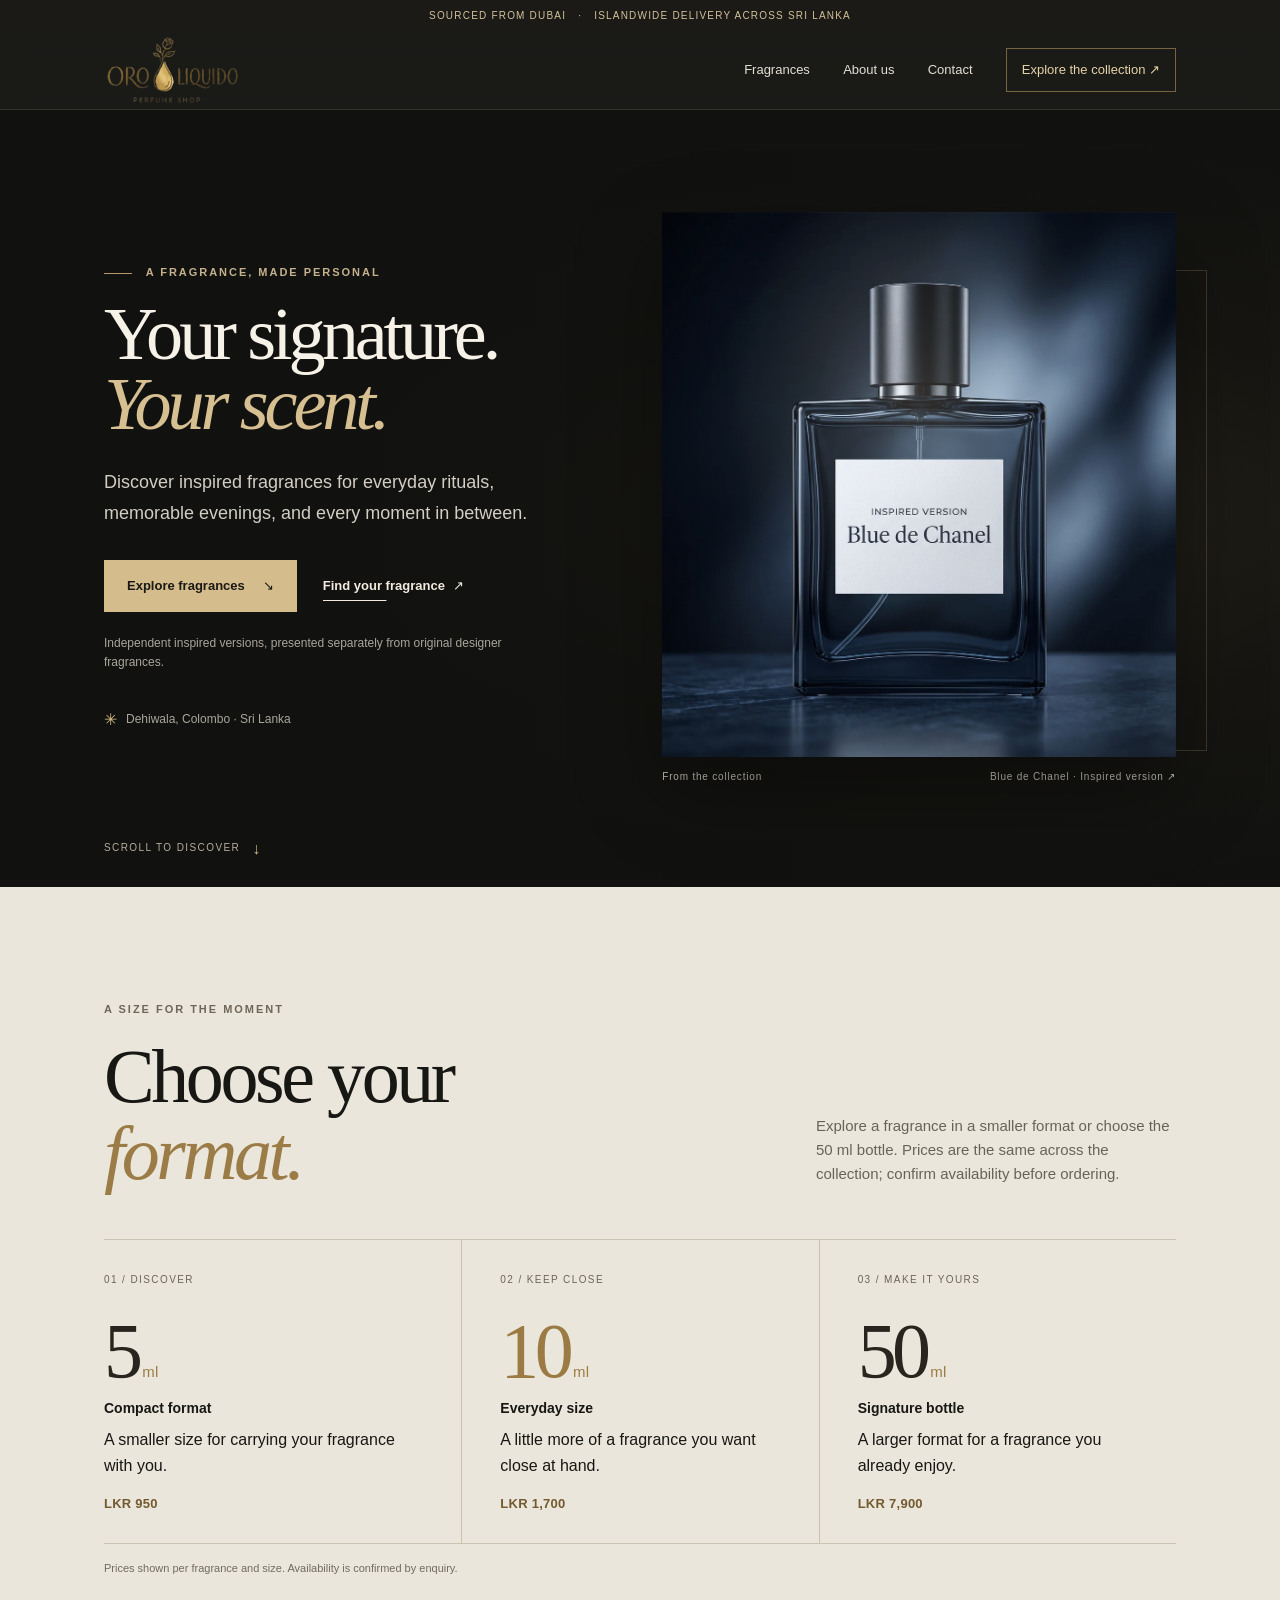
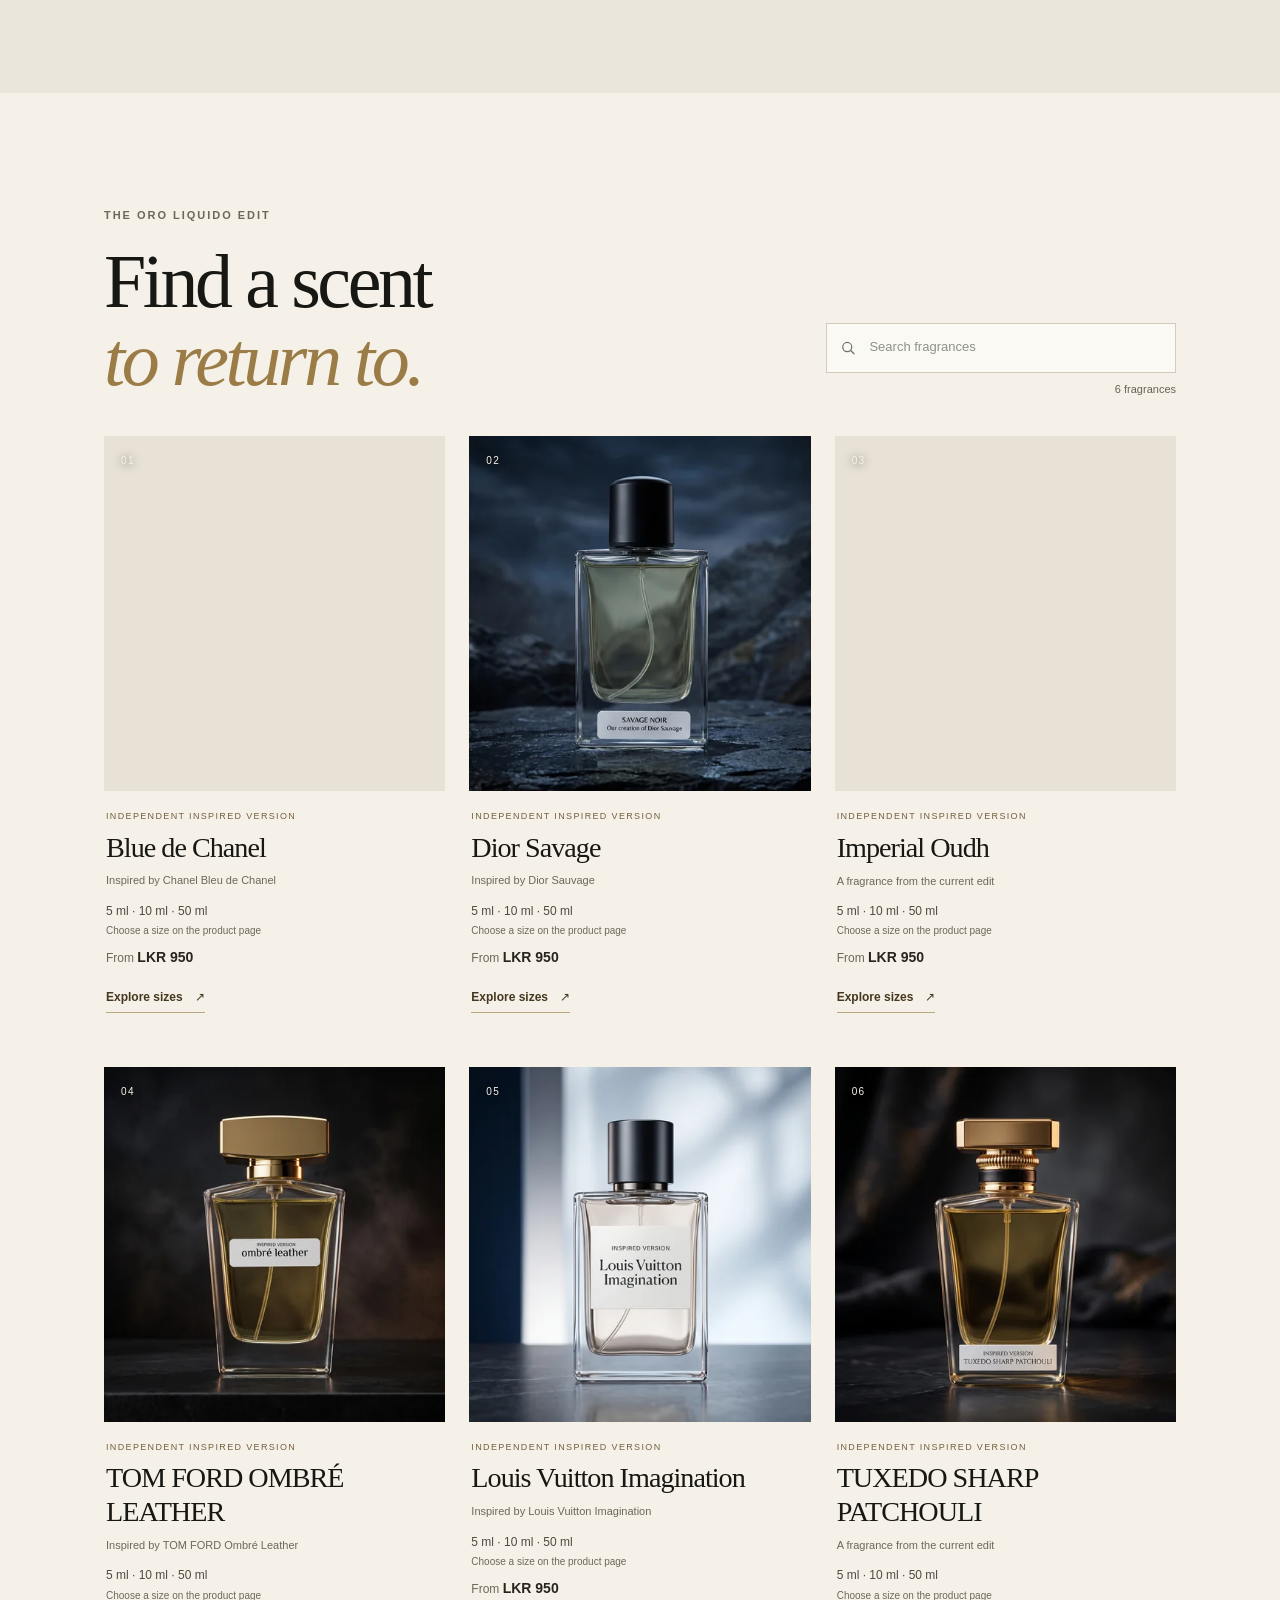
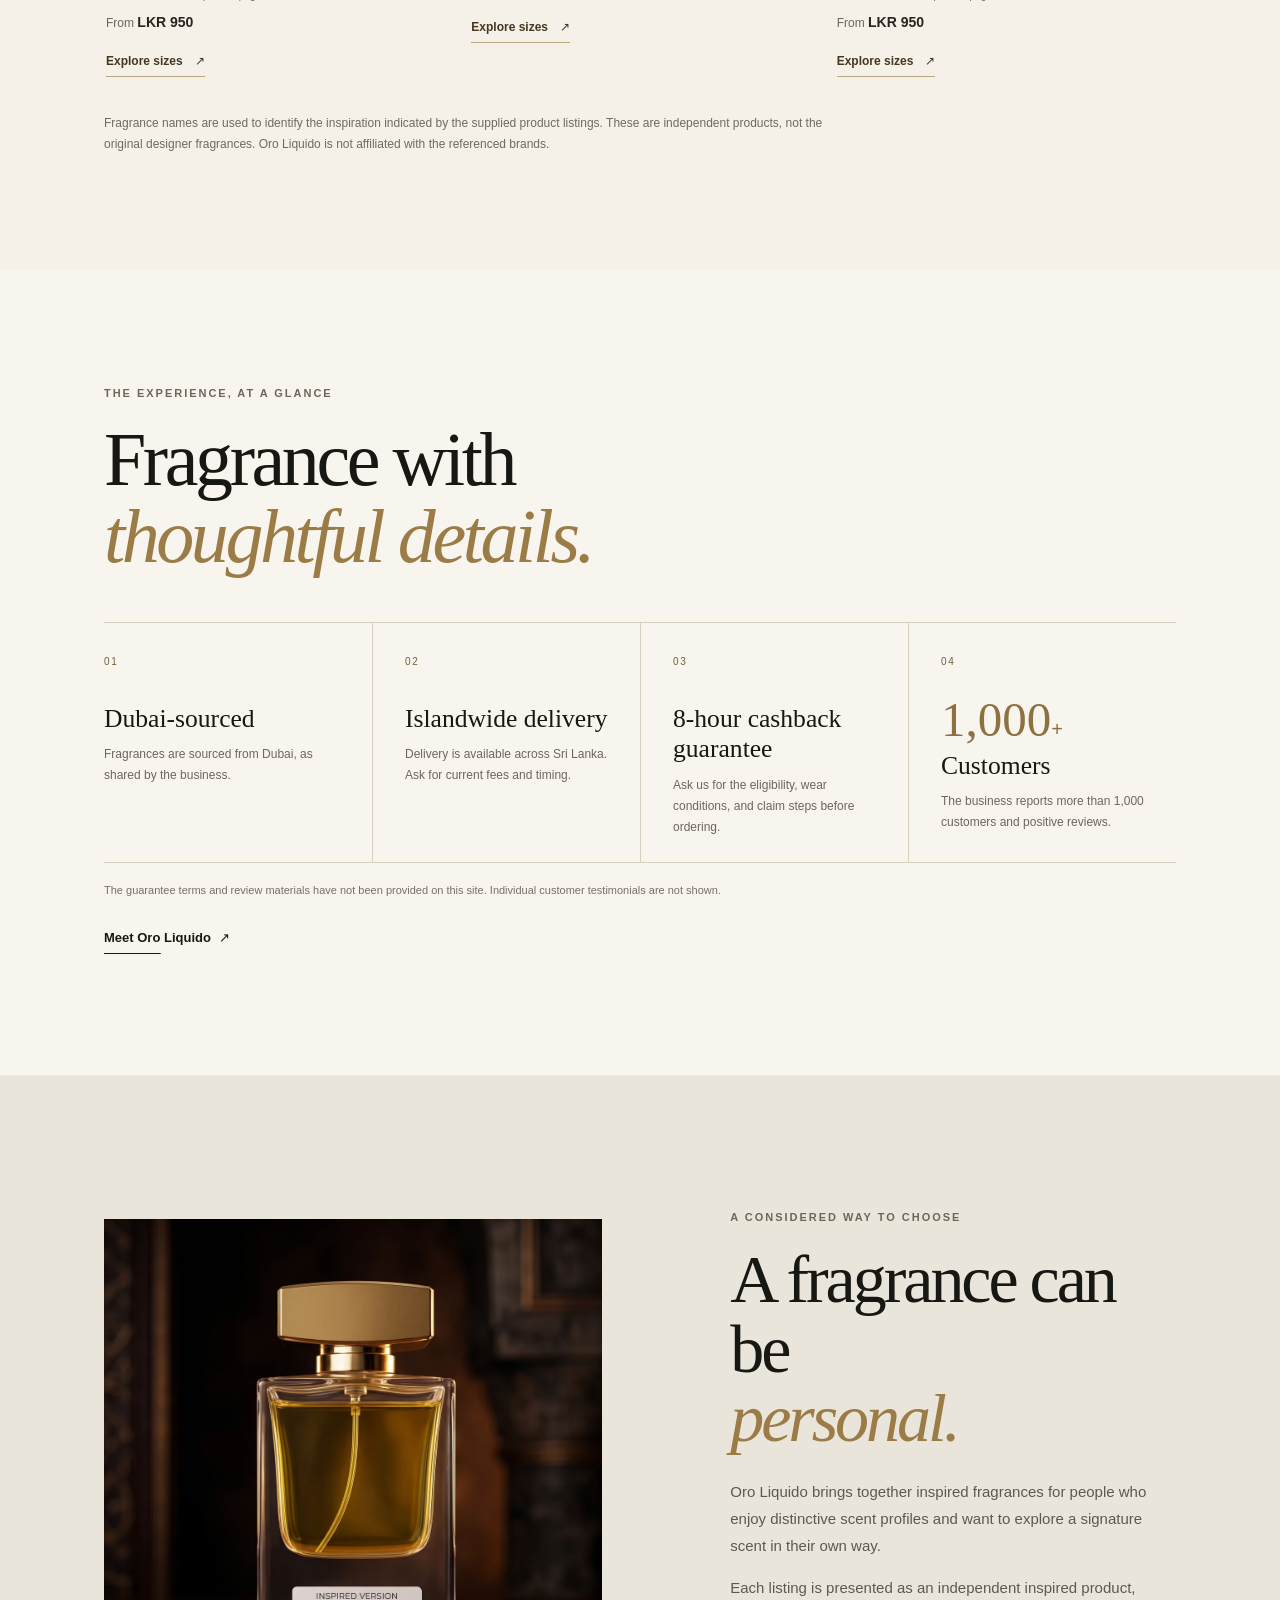
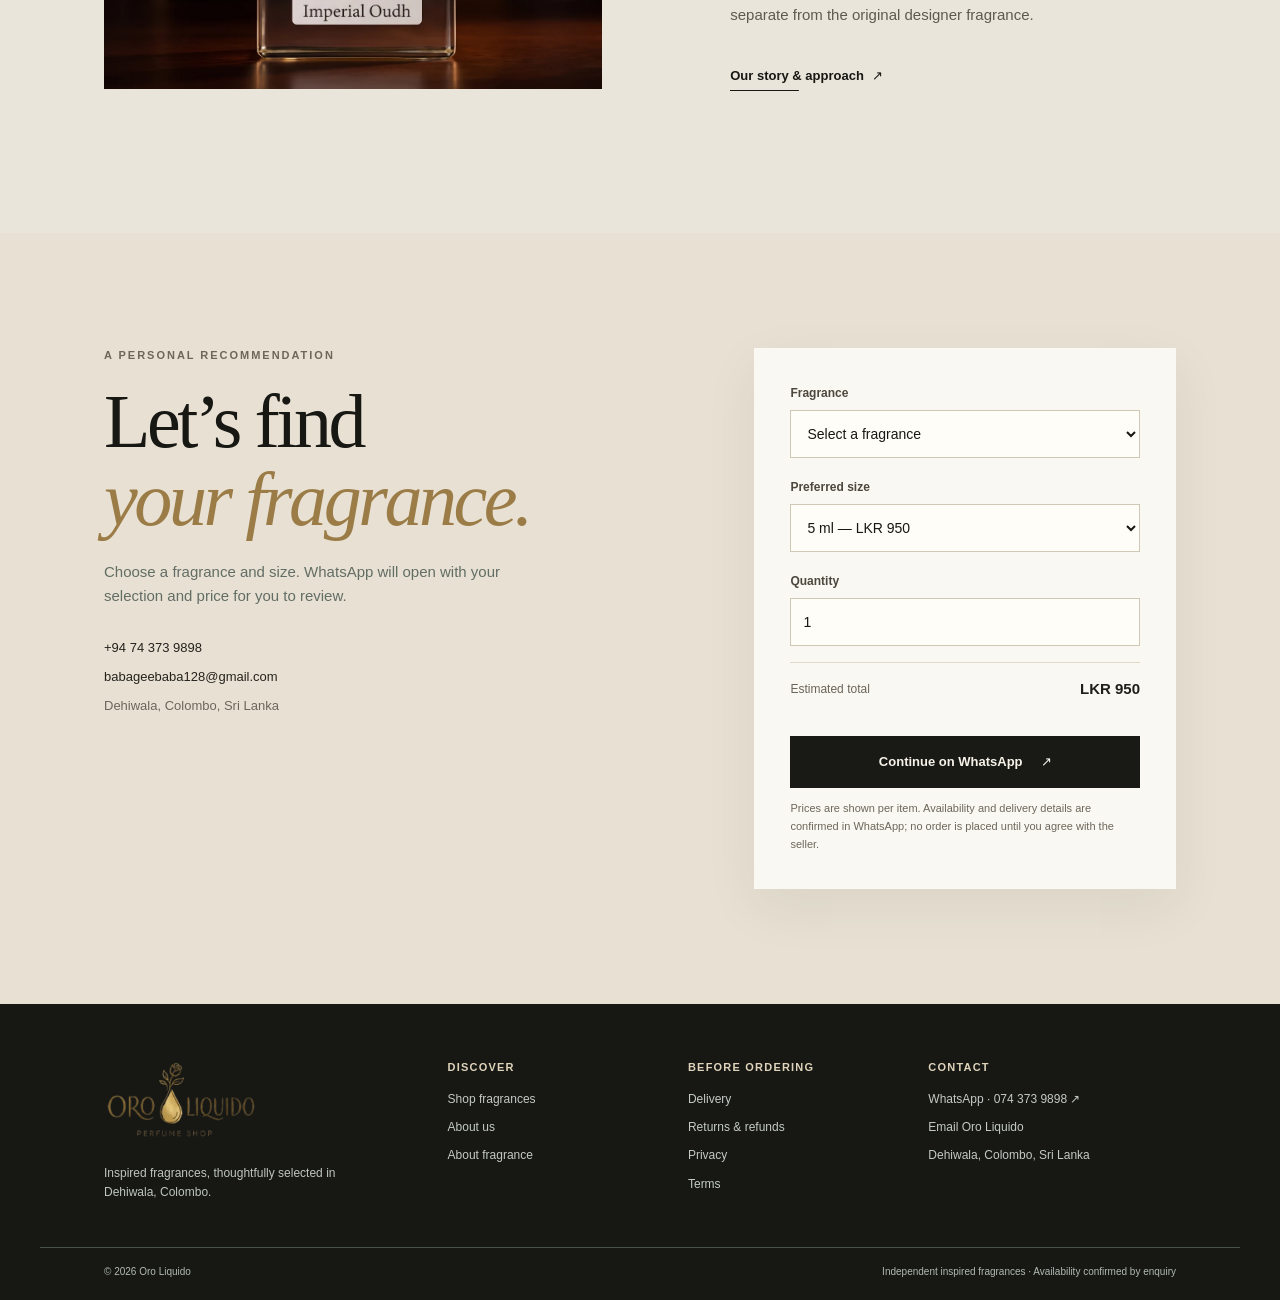
==== commit 994451b9: "added" ====
--- a/index.html
+++ b/index.html
@@ -3,27 +3,27 @@
   <head>
     <meta charset="UTF-8" />
     <meta name="viewport" content="width=device-width, initial-scale=1" />
-    <meta name="theme-color" content="#f7f5ef" />
-    <meta name="description" content="Explore six independently presented inspired fragrances at Podi Bottle in Dehiwala, Colombo. Ask about 6 ml and 10 ml decants or 50 ml bottles, current availability and prices." />
+    <meta name="theme-color" content="#11110f" />
+    <meta name="description" content="Discover inspired fragrances at Oro Liquido in Dehiwala, Colombo. Browse 5 ml, 10 ml and 50 ml sizes with clear LKR pricing and islandwide delivery." />
     <meta name="robots" content="index, follow, max-image-preview:large" />
     <link rel="canonical" href="https://YOUR-PRODUCTION-DOMAIN/" />
-    <title>Podi Bottle | Inspired Fragrances in Dehiwala, Colombo</title>
+    <title>Oro Liquido | Inspired Perfumes in Dehiwala, Colombo</title>
     <meta property="og:type" content="website" />
-    <meta property="og:site_name" content="Podi Bottle" />
-    <meta property="og:title" content="Podi Bottle | Inspired Fragrances in Dehiwala, Colombo" />
-    <meta property="og:description" content="Explore six inspired fragrance listings in 6 ml, 10 ml and 50 ml formats, subject to availability." />
+    <meta property="og:site_name" content="Oro Liquido" />
+    <meta property="og:title" content="Oro Liquido | Inspired Perfumes in Dehiwala, Colombo" />
+    <meta property="og:description" content="Explore inspired fragrances in 5 ml, 10 ml and 50 ml sizes at Oro Liquido. Based in Dehiwala, Colombo, with islandwide delivery in Sri Lanka." />
     <meta property="og:url" content="https://YOUR-PRODUCTION-DOMAIN/" />
-    <meta property="og:image" content="https://YOUR-PRODUCTION-DOMAIN/assets/og-podi-bottle.jpg" />
-    <meta property="og:image:alt" content="A Blue de Chanel inspired-version perfume bottle and the Podi Bottle name" />
+    <meta property="og:image" content="https://YOUR-PRODUCTION-DOMAIN/assets/og-oro-liquido.jpg" />
+    <meta property="og:image:alt" content="Oro Liquido fragrance collection with the brand's gold wordmark" />
     <meta property="og:image:type" content="image/jpeg" />
     <meta property="og:image:width" content="1200" />
     <meta property="og:image:height" content="630" />
     <meta property="og:locale" content="en_LK" />
     <meta name="twitter:card" content="summary_large_image" />
-    <meta name="twitter:title" content="Podi Bottle | Inspired Fragrances in Dehiwala, Colombo" />
-    <meta name="twitter:description" content="Browse inspired fragrance listings and ask about 6 ml, 10 ml and 50 ml options." />
-    <meta name="twitter:image" content="https://YOUR-PRODUCTION-DOMAIN/assets/og-podi-bottle.jpg" />
-    <link rel="icon" type="image/png" href="/assets/podi-bottle-mark.png" />
+    <meta name="twitter:title" content="Oro Liquido | Inspired Perfumes in Dehiwala, Colombo" />
+    <meta name="twitter:description" content="Discover inspired fragrances in 5 ml, 10 ml and 50 ml sizes." />
+    <meta name="twitter:image" content="https://YOUR-PRODUCTION-DOMAIN/assets/og-oro-liquido.jpg" />
+    <link rel="icon" type="image/png" href="/assets/oro-liquido-mark.png" />
     <link rel="preload" as="image" href="/assets/products/blue-de-chanel-1200.webp" fetchpriority="high" />
     <link rel="stylesheet" href="/styles.css" />
     <script type="module" src="/script.js"></script>
@@ -35,16 +35,17 @@
             "@type": "WebSite",
             "@id": "https://YOUR-PRODUCTION-DOMAIN/#website",
             "url": "https://YOUR-PRODUCTION-DOMAIN/",
-            "name": "Podi Bottle",
+            "name": "Oro Liquido",
             "inLanguage": "en-LK"
           },
           {
             "@type": "Store",
             "@id": "https://YOUR-PRODUCTION-DOMAIN/#business",
-            "name": "Podi Bottle",
+            "name": "Oro Liquido",
             "url": "https://YOUR-PRODUCTION-DOMAIN/",
-            "image": "https://YOUR-PRODUCTION-DOMAIN/assets/og-podi-bottle.jpg",
-            "description": "Independent inspired fragrance seller in Dehiwala, Colombo, Sri Lanka. Product options include 6 ml and 10 ml decants and 50 ml bottles, subject to availability.",
+            "logo": "https://YOUR-PRODUCTION-DOMAIN/assets/oro-liquido-logo.png",
+            "image": "https://YOUR-PRODUCTION-DOMAIN/assets/og-oro-liquido.jpg",
+            "description": "Inspired fragrance seller based in Dehiwala, Colombo, Sri Lanka.",
             "email": "babageebaba128@gmail.com",
             "telephone": "+94743739898",
             "address": {
@@ -53,7 +54,7 @@
               "addressRegion": "Colombo",
               "addressCountry": "LK"
             },
-            "areaServed": ["Dehiwala", "Colombo"]
+            "areaServed": ["Dehiwala", "Colombo", "Sri Lanka"]
           }
         ]
       }
@@ -61,19 +62,14 @@
   </head>
   <body>
     <a class="skip-link" href="#main">Skip to content</a>
-    <div class="announcement"><span>Independent inspired fragrances</span><span aria-hidden="true">·</span><span>Dehiwala, Colombo</span></div>
+    <div class="announcement"><span>Sourced from Dubai</span><span aria-hidden="true">·</span><span>Islandwide delivery across Sri Lanka</span></div>
     <header class="site-header">
       <div class="nav-shell">
-        <a class="brand" href="/" aria-label="Podi Bottle home">
-          <img class="brand__mark" src="/assets/podi-bottle-mark.png" alt="" width="40" height="40" />
-          <span class="brand__name">podi bottle</span>
-        </a>
-        <button class="menu-toggle" type="button" aria-expanded="false" aria-controls="primary-navigation" aria-label="Open navigation menu">
-          <span></span><span></span>
-        </button>
+        <a class="brand" href="/" aria-label="Oro Liquido home"><img class="brand__logo" src="/assets/oro-liquido-logo.png" alt="Oro Liquido perfume shop" width="176" height="88" /></a>
+        <button class="menu-toggle" type="button" aria-expanded="false" aria-controls="primary-navigation" aria-label="Open navigation menu"><span></span><span></span></button>
         <nav class="navigation" id="primary-navigation" aria-label="Main navigation" inert>
-          <a href="#fragrances">Shop fragrances</a>
-          <a href="/about-fragrances.html">About fragrances</a>
+          <a href="#fragrances">Fragrances</a>
+          <a href="/about-us.html">About us</a>
           <a href="#contact">Contact</a>
           <a class="navigation__cta" href="#fragrances">Explore the collection <span aria-hidden="true">↗</span></a>
         </nav>
@@ -81,166 +77,168 @@
     </header>
 
     <main id="main">
-      <section class="hero section-wrap" id="top" aria-labelledby="hero-title">
+      <section class="hero hero--cinematic section-wrap" id="top" aria-labelledby="hero-title">
         <div class="hero__copy">
-          <p class="eyebrow"><span class="eyebrow__line"></span> Fragrance, found your way</p>
-          <h1 id="hero-title">Find a scent<br />that feels like <em>you.</em></h1>
-          <p class="hero__intro">Explore six independently presented inspired fragrances in 6 ml and 10 ml decants or 50 ml bottles, subject to availability.</p>
+          <p class="eyebrow"><span class="eyebrow__line"></span> A fragrance, made personal</p>
+          <h1 id="hero-title">Your signature.<br /><em>Your scent.</em></h1>
+          <p class="hero__intro">Discover inspired fragrances for everyday rituals, memorable evenings, and every moment in between.</p>
           <div class="hero__actions">
-            <a class="button button--dark" href="#fragrances">Explore fragrances <span aria-hidden="true">↘</span></a>
-            <a class="text-link" href="https://wa.me/94743739898" target="_blank" rel="noopener noreferrer" data-whatsapp-general>Ask on WhatsApp <span aria-hidden="true">↗</span></a>
-          </div>
-          <p class="hero__disclosure">Inspired versions are independently presented and are not the original designer fragrances.</p>
-          <div class="hero__location"><span class="hero__location-mark" aria-hidden="true">✳</span><span>Based in Dehiwala, Colombo, Sri Lanka</span></div>
-        </div>
-        <figure class="hero-art">
-          <div class="hero-art__frame">
-            <img class="hero-art__image" src="/assets/products/blue-de-chanel-1200.webp" srcset="/assets/products/blue-de-chanel-480.webp 480w, /assets/products/blue-de-chanel-1200.webp 1200w" sizes="(max-width: 760px) 92vw, (max-width: 1100px) 48vw, 560px" alt="Blue de Chanel inspired-version perfume bottle against a deep blue backdrop" width="1200" height="1200" fetchpriority="high" />
-          </div>
-          <figcaption class="hero-art__caption"><span>From the current collection</span><span>Blue de Chanel <i aria-hidden="true">·</i> Inspired version</span></figcaption>
+            <a class="button button--gold" href="#fragrances">Explore fragrances <span aria-hidden="true">↘</span></a>
+            <a class="text-link text-link--light" href="https://wa.me/94743739898" target="_blank" rel="noopener noreferrer" data-whatsapp-general>Find your fragrance <span aria-hidden="true">↗</span></a>
+          </div>
+          <p class="hero__disclosure">Independent inspired versions, presented separately from original designer fragrances.</p>
+          <div class="hero__location"><span class="hero__location-mark" aria-hidden="true">✳</span><span>Dehiwala, Colombo · Sri Lanka</span></div>
+        </div>
+        <figure class="hero-art" data-hero-art>
+          <div class="hero-art__frame"><img class="hero-art__image" src="/assets/products/blue-de-chanel-1200.webp" srcset="/assets/products/blue-de-chanel-480.webp 480w, /assets/products/blue-de-chanel-1200.webp 1200w" sizes="(max-width: 760px) 88vw, (max-width: 1100px) 45vw, 540px" alt="Blue de Chanel inspired-version fragrance bottle against a deep blue backdrop" width="1200" height="1200" fetchpriority="high" /></div>
+          <figcaption class="hero-art__caption"><span>From the collection</span><a href="/products/blue-de-chanel.html">Blue de Chanel · Inspired version <span aria-hidden="true">↗</span></a></figcaption>
+          <span class="hero-art__halo" aria-hidden="true"></span>
         </figure>
+        <a class="hero-scroll" href="#fragrances"><span>Scroll to discover</span><span aria-hidden="true">↓</span></a>
       </section>
 
       <section class="format-section section-pad" aria-labelledby="format-title">
         <div class="section-wrap">
-          <div class="section-heading section-heading--split">
-            <div><p class="eyebrow">Three ways to wear</p><h2 id="format-title">Choose your<br /><em>format.</em></h2></div>
-            <p class="section-heading__aside">Smaller decants for exploring a fragrance; a 50 ml bottle for a larger format. Ask us which options are currently available.</p>
-          </div>
+          <div class="section-heading section-heading--split"><div><p class="eyebrow">A size for the moment</p><h2 id="format-title">Choose your<br /><em>format.</em></h2></div><p class="section-heading__aside">Explore a fragrance in a smaller format or choose the 50 ml bottle. Prices are the same across the collection; confirm availability before ordering.</p></div>
           <div class="format-grid">
-            <article class="format-card"><span class="format-card__index">01 / EXPLORE</span><p class="format-card__size">6<span>ml</span></p><h3>Decant</h3><p>A compact way to try a fragrance, subject to availability.</p></article>
-            <article class="format-card format-card--featured"><span class="format-card__index">02 / KEEP CLOSE</span><p class="format-card__size">10<span>ml</span></p><h3>Decant</h3><p>A little more of a fragrance you want close at hand.</p></article>
-            <article class="format-card"><span class="format-card__index">03 / MAKE IT YOURS</span><p class="format-card__size">50<span>ml</span></p><h3>Bottle</h3><p>A full-size format for a fragrance you already enjoy.</p></article>
-          </div>
-          <p class="format-footnote">Sizes and availability vary by listing. Confirm the current price and stock before ordering.</p>
+            <article class="format-card"><span class="format-card__index">01 / DISCOVER</span><p class="format-card__size">5<span>ml</span></p><h3>Compact format</h3><p>A smaller size for carrying your fragrance with you.</p><strong class="format-card__price">LKR 950</strong></article>
+            <article class="format-card format-card--featured"><span class="format-card__index">02 / KEEP CLOSE</span><p class="format-card__size">10<span>ml</span></p><h3>Everyday size</h3><p>A little more of a fragrance you want close at hand.</p><strong class="format-card__price">LKR 1,700</strong></article>
+            <article class="format-card"><span class="format-card__index">03 / MAKE IT YOURS</span><p class="format-card__size">50<span>ml</span></p><h3>Signature bottle</h3><p>A larger format for a fragrance you already enjoy.</p><strong class="format-card__price">LKR 7,900</strong></article>
+          </div>
+          <p class="format-footnote">Prices shown per fragrance and size. Availability is confirmed by enquiry.</p>
         </div>
       </section>
 
       <section class="fragrance-section section-pad" id="fragrances" aria-labelledby="fragrance-title">
         <div class="section-wrap">
-          <div class="section-heading section-heading--collection">
-            <div><p class="eyebrow">The current collection</p><h2 id="fragrance-title">Six scents.<br /><em>Room to discover.</em></h2></div>
-            <div class="collection-tools">
-              <label class="search-box" for="scent-search">
-                <svg viewBox="0 0 20 20" aria-hidden="true"><circle cx="8.8" cy="8.8" r="5.5"></circle><path d="m13 13 4 4"></path></svg>
-                <input id="scent-search" type="search" placeholder="Search the collection" autocomplete="off" />
-              </label>
-              <p class="collection-count" aria-live="polite"><span id="result-count">6</span> fragrances</p>
-            </div>
-          </div>
+          <div class="section-heading section-heading--collection"><div><p class="eyebrow">The Oro Liquido edit</p><h2 id="fragrance-title">Find a scent<br /><em>to return to.</em></h2></div><div class="collection-tools"><label class="search-box" for="scent-search"><svg viewBox="0 0 20 20" aria-hidden="true"><circle cx="8.8" cy="8.8" r="5.5"></circle><path d="m13 13 4 4"></path></svg><input id="scent-search" type="search" placeholder="Search fragrances" autocomplete="off" /></label><p class="collection-count" aria-live="polite"><span id="result-count">6</span> fragrances</p></div></div>
           <div class="product-grid" id="fragrance-grid">
-            <article class="product-card" data-product-card data-search="blue de chanel blue chanel">
+            <!-- PRODUCT CARDS START -->
+
+            <article class="product-card" data-product-card data-search="blue de chanel chanel bleu de chanel inspired fragrance">
               <a class="product-card__media" href="/products/blue-de-chanel.html" aria-label="View Blue de Chanel inspired fragrance">
-                <img src="/assets/products/blue-de-chanel-480.webp" srcset="/assets/products/blue-de-chanel-480.webp 480w, /assets/products/blue-de-chanel-1200.webp 1200w" sizes="(max-width: 560px) 88vw, (max-width: 900px) 44vw, 30vw" alt="Blue de Chanel inspired-version perfume bottle on a deep blue background" width="480" height="480" loading="lazy" decoding="async" />
+                <img src="/assets/products/blue-de-chanel-480.webp" srcset="/assets/products/blue-de-chanel-480.webp 480w, /assets/products/blue-de-chanel-1200.webp 1200w" sizes="(max-width: 560px) 88vw, (max-width: 900px) 44vw, 30vw" alt="Blue de Chanel inspired-version fragrance bottle against a deep blue backdrop" width="480" height="480" loading="lazy" decoding="async" />
                 <span class="product-card__index">01</span>
-              </a>
-              <div class="product-card__body"><p class="product-card__label">Inspired version</p><h3><a href="/products/blue-de-chanel.html">Blue de Chanel</a></h3><p class="product-card__sizes">6 ml · 10 ml · 50 ml <span>subject to availability</span></p><a class="product-card__cta" href="/products/blue-de-chanel.html">View fragrance <span aria-hidden="true">↗</span></a></div>
-            </article>
-            <article class="product-card" data-product-card data-search="dior savage sauvage savage noir">
+                <span class="product-card__view">Discover fragrance <span aria-hidden="true">↗</span></span>
+              </a>
+              <div class="product-card__body">
+                <p class="product-card__label">Independent inspired version</p>
+                <h3><a href="/products/blue-de-chanel.html">Blue de Chanel</a></h3>
+                <p class="product-card__inspiration">Inspired by Chanel Bleu de Chanel</p>
+                <p class="product-card__sizes">5 ml · 10 ml · 50 ml <span>Choose a size on the product page</span></p>
+                <p class="product-card__price">From <strong>LKR 950</strong></p>
+                <a class="product-card__cta" href="/products/blue-de-chanel.html">Explore sizes <span aria-hidden="true">↗</span></a>
+              </div>
+            </article>
+
+            <article class="product-card" data-product-card data-search="dior savage dior sauvage inspired fragrance">
               <a class="product-card__media" href="/products/dior-savage.html" aria-label="View Dior Savage inspired fragrance">
-                <img src="/assets/products/dior-savage-480.webp" srcset="/assets/products/dior-savage-480.webp 480w, /assets/products/dior-savage-1200.webp 1200w" sizes="(max-width: 560px) 88vw, (max-width: 900px) 44vw, 30vw" alt="A perfume bottle labelled Savage Noir for the Dior Savage listing" width="480" height="480" loading="lazy" decoding="async" />
+                <img src="/assets/products/dior-savage-480.webp" srcset="/assets/products/dior-savage-480.webp 480w, /assets/products/dior-savage-1200.webp 1200w" sizes="(max-width: 560px) 88vw, (max-width: 900px) 44vw, 30vw" alt="Perfume bottle labelled Savage Noir in the Dior Savage inspired-fragrance listing" width="480" height="480" loading="lazy" decoding="async" />
                 <span class="product-card__index">02</span>
-              </a>
-              <div class="product-card__body"><p class="product-card__label">Inspired version</p><h3><a href="/products/dior-savage.html">Dior Savage</a></h3><p class="product-card__sizes">6 ml · 10 ml · 50 ml <span>subject to availability</span></p><a class="product-card__cta" href="/products/dior-savage.html">View fragrance <span aria-hidden="true">↗</span></a></div>
-            </article>
-            <article class="product-card" data-product-card data-search="imperial oudh oud">
+                <span class="product-card__view">Discover fragrance <span aria-hidden="true">↗</span></span>
+              </a>
+              <div class="product-card__body">
+                <p class="product-card__label">Independent inspired version</p>
+                <h3><a href="/products/dior-savage.html">Dior Savage</a></h3>
+                <p class="product-card__inspiration">Inspired by Dior Sauvage</p>
+                <p class="product-card__sizes">5 ml · 10 ml · 50 ml <span>Choose a size on the product page</span></p>
+                <p class="product-card__price">From <strong>LKR 950</strong></p>
+                <a class="product-card__cta" href="/products/dior-savage.html">Explore sizes <span aria-hidden="true">↗</span></a>
+              </div>
+            </article>
+
+            <article class="product-card" data-product-card data-search="imperial oudh  inspired fragrance">
               <a class="product-card__media" href="/products/imperial-oudh.html" aria-label="View Imperial Oudh inspired fragrance">
-                <img src="/assets/products/imperial-oudh-480.webp" srcset="/assets/products/imperial-oudh-480.webp 480w, /assets/products/imperial-oudh-1200.webp 1200w" sizes="(max-width: 560px) 88vw, (max-width: 900px) 44vw, 30vw" alt="Imperial Oudh inspired-version perfume bottle in warm amber light" width="480" height="480" loading="lazy" decoding="async" />
+                <img src="/assets/products/imperial-oudh-480.webp" srcset="/assets/products/imperial-oudh-480.webp 480w, /assets/products/imperial-oudh-1200.webp 1200w" sizes="(max-width: 560px) 88vw, (max-width: 900px) 44vw, 30vw" alt="Imperial Oudh inspired-version fragrance bottle photographed in warm amber light" width="480" height="480" loading="lazy" decoding="async" />
                 <span class="product-card__index">03</span>
-              </a>
-              <div class="product-card__body"><p class="product-card__label">Inspired version</p><h3><a href="/products/imperial-oudh.html">Imperial Oudh</a></h3><p class="product-card__sizes">6 ml · 10 ml · 50 ml <span>subject to availability</span></p><a class="product-card__cta" href="/products/imperial-oudh.html">View fragrance <span aria-hidden="true">↗</span></a></div>
-            </article>
-            <article class="product-card" data-product-card data-search="tom ford ombre leather">
-              <a class="product-card__media" href="/products/tom-ford-ombre-leather.html" aria-label="View Ombré Leather inspired fragrance">
-                <img src="/assets/products/tom-ford-ombre-leather-480.webp" srcset="/assets/products/tom-ford-ombre-leather-480.webp 480w, /assets/products/tom-ford-ombre-leather-1200.webp 1200w" sizes="(max-width: 560px) 88vw, (max-width: 900px) 44vw, 30vw" alt="Ombré Leather inspired-version perfume bottle against a dark background" width="480" height="480" loading="lazy" decoding="async" />
+                <span class="product-card__view">Discover fragrance <span aria-hidden="true">↗</span></span>
+              </a>
+              <div class="product-card__body">
+                <p class="product-card__label">Independent inspired version</p>
+                <h3><a href="/products/imperial-oudh.html">Imperial Oudh</a></h3>
+                <p class="product-card__inspiration">A fragrance from the current edit</p>
+                <p class="product-card__sizes">5 ml · 10 ml · 50 ml <span>Choose a size on the product page</span></p>
+                <p class="product-card__price">From <strong>LKR 950</strong></p>
+                <a class="product-card__cta" href="/products/imperial-oudh.html">Explore sizes <span aria-hidden="true">↗</span></a>
+              </div>
+            </article>
+
+            <article class="product-card" data-product-card data-search="tom ford ombré leather tom ford ombré leather inspired fragrance">
+              <a class="product-card__media" href="/products/tom-ford-ombre-leather.html" aria-label="View TOM FORD OMBRÉ LEATHER inspired fragrance">
+                <img src="/assets/products/tom-ford-ombre-leather-480.webp" srcset="/assets/products/tom-ford-ombre-leather-480.webp 480w, /assets/products/tom-ford-ombre-leather-1200.webp 1200w" sizes="(max-width: 560px) 88vw, (max-width: 900px) 44vw, 30vw" alt="Ombré Leather inspired-version fragrance bottle photographed against a dark background" width="480" height="480" loading="lazy" decoding="async" />
                 <span class="product-card__index">04</span>
-              </a>
-              <div class="product-card__body"><p class="product-card__label">Inspired version</p><h3><a href="/products/tom-ford-ombre-leather.html">TOM FORD OMBRÉ LEATHER</a></h3><p class="product-card__sizes">6 ml · 10 ml · 50 ml <span>subject to availability</span></p><a class="product-card__cta" href="/products/tom-ford-ombre-leather.html">View fragrance <span aria-hidden="true">↗</span></a></div>
-            </article>
-            <article class="product-card" data-product-card data-search="louis vuitton imagination">
+                <span class="product-card__view">Discover fragrance <span aria-hidden="true">↗</span></span>
+              </a>
+              <div class="product-card__body">
+                <p class="product-card__label">Independent inspired version</p>
+                <h3><a href="/products/tom-ford-ombre-leather.html">TOM FORD OMBRÉ LEATHER</a></h3>
+                <p class="product-card__inspiration">Inspired by TOM FORD Ombré Leather</p>
+                <p class="product-card__sizes">5 ml · 10 ml · 50 ml <span>Choose a size on the product page</span></p>
+                <p class="product-card__price">From <strong>LKR 950</strong></p>
+                <a class="product-card__cta" href="/products/tom-ford-ombre-leather.html">Explore sizes <span aria-hidden="true">↗</span></a>
+              </div>
+            </article>
+
+            <article class="product-card" data-product-card data-search="louis vuitton imagination louis vuitton imagination inspired fragrance">
               <a class="product-card__media" href="/products/louis-vuitton-imagination.html" aria-label="View Louis Vuitton Imagination inspired fragrance">
-                <img src="/assets/products/louis-vuitton-imagination-480.webp" srcset="/assets/products/louis-vuitton-imagination-480.webp 480w, /assets/products/louis-vuitton-imagination-1200.webp 1200w" sizes="(max-width: 560px) 88vw, (max-width: 900px) 44vw, 30vw" alt="Louis Vuitton Imagination inspired-version perfume bottle in a neutral setting" width="480" height="480" loading="lazy" decoding="async" />
+                <img src="/assets/products/louis-vuitton-imagination-480.webp" srcset="/assets/products/louis-vuitton-imagination-480.webp 480w, /assets/products/louis-vuitton-imagination-1200.webp 1200w" sizes="(max-width: 560px) 88vw, (max-width: 900px) 44vw, 30vw" alt="Louis Vuitton Imagination inspired-version fragrance bottle in a light neutral setting" width="480" height="480" loading="lazy" decoding="async" />
                 <span class="product-card__index">05</span>
-              </a>
-              <div class="product-card__body"><p class="product-card__label">Inspired version</p><h3><a href="/products/louis-vuitton-imagination.html">Louis Vuitton Imagination</a></h3><p class="product-card__sizes">6 ml · 10 ml · 50 ml <span>subject to availability</span></p><a class="product-card__cta" href="/products/louis-vuitton-imagination.html">View fragrance <span aria-hidden="true">↗</span></a></div>
-            </article>
-            <article class="product-card" data-product-card data-search="tuxedo sharp patchouli">
-              <a class="product-card__media" href="/products/tuxedo-sharp-patchouli.html" aria-label="View Tuxedo Sharp Patchouli inspired fragrance">
-                <img src="/assets/products/tuxedo-sharp-patchouli-480.webp" srcset="/assets/products/tuxedo-sharp-patchouli-480.webp 480w, /assets/products/tuxedo-sharp-patchouli-1200.webp 1200w" sizes="(max-width: 560px) 88vw, (max-width: 900px) 44vw, 30vw" alt="Tuxedo Sharp Patchouli inspired-version perfume bottle in a dark setting" width="480" height="480" loading="lazy" decoding="async" />
+                <span class="product-card__view">Discover fragrance <span aria-hidden="true">↗</span></span>
+              </a>
+              <div class="product-card__body">
+                <p class="product-card__label">Independent inspired version</p>
+                <h3><a href="/products/louis-vuitton-imagination.html">Louis Vuitton Imagination</a></h3>
+                <p class="product-card__inspiration">Inspired by Louis Vuitton Imagination</p>
+                <p class="product-card__sizes">5 ml · 10 ml · 50 ml <span>Choose a size on the product page</span></p>
+                <p class="product-card__price">From <strong>LKR 950</strong></p>
+                <a class="product-card__cta" href="/products/louis-vuitton-imagination.html">Explore sizes <span aria-hidden="true">↗</span></a>
+              </div>
+            </article>
+
+            <article class="product-card" data-product-card data-search="tuxedo sharp patchouli  inspired fragrance">
+              <a class="product-card__media" href="/products/tuxedo-sharp-patchouli.html" aria-label="View TUXEDO SHARP PATCHOULI inspired fragrance">
+                <img src="/assets/products/tuxedo-sharp-patchouli-480.webp" srcset="/assets/products/tuxedo-sharp-patchouli-480.webp 480w, /assets/products/tuxedo-sharp-patchouli-1200.webp 1200w" sizes="(max-width: 560px) 88vw, (max-width: 900px) 44vw, 30vw" alt="Tuxedo Sharp Patchouli inspired-version fragrance bottle in a dark setting" width="480" height="480" loading="lazy" decoding="async" />
                 <span class="product-card__index">06</span>
-              </a>
-              <div class="product-card__body"><p class="product-card__label">Inspired version</p><h3><a href="/products/tuxedo-sharp-patchouli.html">TUXEDO SHARP PATCHOULI</a></h3><p class="product-card__sizes">6 ml · 10 ml · 50 ml <span>subject to availability</span></p><a class="product-card__cta" href="/products/tuxedo-sharp-patchouli.html">View fragrance <span aria-hidden="true">↗</span></a></div>
-            </article>
+                <span class="product-card__view">Discover fragrance <span aria-hidden="true">↗</span></span>
+              </a>
+              <div class="product-card__body">
+                <p class="product-card__label">Independent inspired version</p>
+                <h3><a href="/products/tuxedo-sharp-patchouli.html">TUXEDO SHARP PATCHOULI</a></h3>
+                <p class="product-card__inspiration">A fragrance from the current edit</p>
+                <p class="product-card__sizes">5 ml · 10 ml · 50 ml <span>Choose a size on the product page</span></p>
+                <p class="product-card__price">From <strong>LKR 950</strong></p>
+                <a class="product-card__cta" href="/products/tuxedo-sharp-patchouli.html">Explore sizes <span aria-hidden="true">↗</span></a>
+              </div>
+            </article>
+            <!-- PRODUCT CARDS END -->
           </div>
           <p class="empty-state" id="empty-state" role="status" aria-live="polite" hidden>No matching fragrance found. Try another name.</p>
-          <p class="catalog-note">Names are used to identify the independently presented inspired versions shown. Podi Bottle does not claim official affiliation with the designer fragrance brands referenced.</p>
-        </div>
-      </section>
-
-      <section class="story-section section-pad" aria-labelledby="story-title">
-        <div class="section-wrap story-layout">
-          <div class="story-image">
-            <img src="/assets/products/imperial-oudh-1200.webp" srcset="/assets/products/imperial-oudh-480.webp 480w, /assets/products/imperial-oudh-1200.webp 1200w" sizes="(max-width: 760px) 92vw, 44vw" alt="The Imperial Oudh inspired-version perfume bottle from the Podi Bottle collection" width="1200" height="1200" loading="lazy" decoding="async" />
-          </div>
-          <div class="story-copy">
-            <p class="eyebrow">A little context</p>
-            <h2 id="story-title">A fragrance can be<br /><em>personal.</em></h2>
-            <p>Choosing a scent is about what you enjoy, where you wear it, and how it feels on you. We share a small collection of inspired versions and can help you confirm which sizes are available.</p>
-            <p>Inspired versions are independent products. They are not the original designer fragrances and are not presented as officially affiliated.</p>
-            <a class="text-link" href="/about-fragrances.html">Read About Fragrances <span aria-hidden="true">↗</span></a>
-          </div>
-        </div>
-      </section>
-
-      <section class="enquiry-section section-pad" id="contact" aria-labelledby="enquiry-title">
-        <div class="section-wrap enquiry-layout">
-          <div class="enquiry-intro">
-            <p class="eyebrow">A quick question</p>
-            <h2 id="enquiry-title">Let’s find<br /><em>your fragrance.</em></h2>
-            <p>Choose a listing and size. WhatsApp opens with your selection so we can confirm the current price and availability.</p>
-            <div class="contact-details">
-              <a href="tel:+94743739898">+94 74 373 9898</a>
-              <a href="mailto:babageebaba128@gmail.com">babageebaba128@gmail.com</a>
-              <span>Dehiwala, Colombo, Sri Lanka</span>
-            </div>
-          </div>
-          <form class="order-form" id="order-form" data-home-enquiry>
-            <label class="field-label" for="order-scent">Fragrance</label>
-            <select id="order-scent" name="scent" required>
-              <option value="" selected disabled>Select one of the six fragrances</option>
-              <option>Blue de Chanel</option><option>Dior Savage</option><option>Imperial Oudh</option>
-              <option>TOM FORD OMBRÉ LEATHER</option><option>Louis Vuitton Imagination</option><option>TUXEDO SHARP PATCHOULI</option>
-            </select>
-            <label class="field-label" for="order-format">Preferred size</label>
-            <select id="order-format" name="format" required>
-              <option value="6 ml decant">6 ml decant</option><option value="10 ml decant">10 ml decant</option><option value="50 ml bottle">50 ml bottle</option>
-            </select>
-            <label class="field-label" for="order-quantity">Quantity</label>
-            <input id="order-quantity" name="quantity" type="number" min="1" step="1" value="1" required inputmode="numeric" />
-            <button class="button button--dark order-form__submit" type="submit">Continue on WhatsApp <span aria-hidden="true">↗</span></button>
-            <p class="form-note">No order is placed on this website. You’ll review and send the enquiry in WhatsApp.</p>
-            <p class="form-status" id="form-status" role="status" aria-live="polite"></p>
-          </form>
-        </div>
-      </section>
+          <p class="catalog-note">Fragrance names are used to identify the inspiration indicated by the supplied product listings. These are independent products, not the original designer fragrances. Oro Liquido is not affiliated with the referenced brands.</p>
+        </div>
+      </section>
+
+      <section class="proof-section section-pad" aria-labelledby="proof-title">
+        <div class="section-wrap"><div class="section-heading"><p class="eyebrow">The experience, at a glance</p><h2 id="proof-title">Fragrance with<br /><em>thoughtful details.</em></h2></div>
+          <div class="proof-grid">
+            <article class="proof-item"><span class="proof-item__number">01</span><h3>Dubai-sourced</h3><p>Fragrances are sourced from Dubai, as shared by the business.</p></article>
+            <article class="proof-item"><span class="proof-item__number">02</span><h3>Islandwide delivery</h3><p>Delivery is available across Sri Lanka. Ask for current fees and timing.</p></article>
+            <article class="proof-item"><span class="proof-item__number">03</span><h3>8-hour cashback guarantee</h3><p>Ask us for the eligibility, wear conditions, and claim steps before ordering.</p></article>
+            <article class="proof-item proof-item--stat"><span class="proof-item__number">04</span><strong>1,000<span>+</span></strong><h3>Customers</h3><p>The business reports more than 1,000 customers and positive reviews.</p></article>
+          </div>
+          <p class="proof-footnote">The guarantee terms and review materials have not been provided on this site. Individual customer testimonials are not shown.</p>
+          <a class="text-link" href="/about-us.html">Meet Oro Liquido <span aria-hidden="true">↗</span></a>
+        </div>
+      </section>
+
+      <section class="story-section section-pad" aria-labelledby="story-title"><div class="section-wrap story-layout"><div class="story-image"><img src="/assets/products/imperial-oudh-1200.webp" srcset="/assets/products/imperial-oudh-480.webp 480w, /assets/products/imperial-oudh-1200.webp 1200w" sizes="(max-width: 760px) 92vw, 44vw" alt="Imperial Oudh inspired-version bottle from the Oro Liquido fragrance collection" width="1200" height="1200" loading="lazy" decoding="async" /></div><div class="story-copy"><p class="eyebrow">A considered way to choose</p><h2 id="story-title">A fragrance can be<br /><em>personal.</em></h2><p>Oro Liquido brings together inspired fragrances for people who enjoy distinctive scent profiles and want to explore a signature scent in their own way.</p><p>Each listing is presented as an independent inspired product, separate from the original designer fragrance.</p><a class="text-link" href="/about-us.html">Our story & approach <span aria-hidden="true">↗</span></a></div></div></section>
+
+      <section class="enquiry-section section-pad" id="contact" aria-labelledby="enquiry-title"><div class="section-wrap enquiry-layout"><div class="enquiry-intro"><p class="eyebrow">A personal recommendation</p><h2 id="enquiry-title">Let’s find<br /><em>your fragrance.</em></h2><p>Choose a fragrance and size. WhatsApp will open with your selection and price for you to review.</p><div class="contact-details"><a href="tel:+94743739898">+94 74 373 9898</a><a href="mailto:babageebaba128@gmail.com">babageebaba128@gmail.com</a><span>Dehiwala, Colombo, Sri Lanka</span></div></div>
+          <form class="order-form" id="order-form" data-home-enquiry><label class="field-label" for="order-scent">Fragrance</label><select id="order-scent" name="scent" required><option value="" selected disabled>Select a fragrance</option><!-- PRODUCT OPTIONS START --><option value="Blue de Chanel">Blue de Chanel</option><option value="Dior Savage">Dior Savage</option><option value="Imperial Oudh">Imperial Oudh</option><option value="TOM FORD OMBRÉ LEATHER">TOM FORD OMBRÉ LEATHER</option><option value="Louis Vuitton Imagination">Louis Vuitton Imagination</option><option value="TUXEDO SHARP PATCHOULI">TUXEDO SHARP PATCHOULI</option><!-- PRODUCT OPTIONS END --></select><label class="field-label" for="order-format">Preferred size</label><select id="order-format" name="format" required><option value="5 ml" data-price="950">5 ml — LKR 950</option><option value="10 ml" data-price="1700">10 ml — LKR 1,700</option><option value="50 ml" data-price="7900">50 ml — LKR 7,900</option></select><label class="field-label" for="order-quantity">Quantity</label><input id="order-quantity" name="quantity" type="number" min="1" step="1" value="1" required inputmode="numeric" /><p class="order-total" aria-live="polite">Estimated total <strong data-order-total>LKR 950</strong></p><button class="button button--dark order-form__submit" type="submit">Continue on WhatsApp <span aria-hidden="true">↗</span></button><p class="form-note">Prices are shown per item. Availability and delivery details are confirmed in WhatsApp; no order is placed until you agree with the seller.</p><p class="form-status" id="form-status" role="status" aria-live="polite"></p></form>
+        </div></section>
     </main>
 
-    <footer class="site-footer">
-      <div class="footer-main section-wrap">
-        <div class="footer-brand-block">
-          <a class="brand brand--footer" href="/" aria-label="Podi Bottle home"><img class="brand__mark" src="/assets/podi-bottle-mark.png" alt="" width="38" height="38" /><span class="brand__name">podi bottle</span></a>
-          <p>Independent inspired fragrances in Dehiwala, Colombo.</p>
-        </div>
-        <div class="footer-column"><span class="footer-column__title">Discover</span><a href="/#fragrances">Shop fragrances</a><a href="/about-fragrances.html">About fragrances</a></div>
-        <div class="footer-column"><span class="footer-column__title">Store information</span><a href="/store-information#delivery">Delivery</a><a href="/store-information#returns">Returns and refunds</a><a href="/store-information#privacy">Privacy</a><a href="/store-information#terms">Terms</a></div>
-        <div class="footer-column"><span class="footer-column__title">Contact</span><a href="https://wa.me/94743739898" target="_blank" rel="noopener noreferrer" data-whatsapp-general>WhatsApp · 074 373 9898 <span aria-hidden="true">↗</span></a><a href="mailto:babageebaba128@gmail.com">Email Podi Bottle</a><span>Dehiwala, Colombo, Sri Lanka</span></div>
-      </div>
-      <div class="footer-bottom section-wrap"><span>© <span data-current-year>2026</span> Podi Bottle</span><span>Independent inspired fragrances · Product options subject to availability</span></div>
-    </footer>
-
-    <a class="whatsapp-float" href="https://wa.me/94743739898" target="_blank" rel="noopener noreferrer" aria-label="Ask Podi Bottle a question on WhatsApp" data-whatsapp-general>
-      <svg viewBox="0 0 24 24" aria-hidden="true"><path d="M20.5 11.8a8.4 8.4 0 0 1-12.4 7.4L3 20.5l1.3-4.9A8.4 8.4 0 1 1 20.5 11.8Z"></path><path d="M8.2 7.8c.2-.5.4-.5.7-.5h.5c.2 0 .4 0 .5.4l.8 1.8c.1.3.1.5-.1.7l-.6.7c-.2.2-.2.4 0 .6.3.6 1.1 1.8 2.5 2.4.3.1.4.1.6-.1l.8-.9c.2-.2.4-.2.6-.1l1.7.8c.3.1.4.3.4.5s-.1 1-.6 1.4c-.5.5-1.2.7-2 .5-1-.2-2.2-.7-3.5-1.8-1.4-1.2-2.3-2.7-2.6-3.7-.3-.9 0-1.8.3-2.3Z"></path></svg>
-    </a>
-    <noscript><p class="noscript-note">Search and WhatsApp enquiry forms need JavaScript. You can browse all six fragrances above and contact us at <a href="https://wa.me/94743739898">WhatsApp</a>.</p></noscript>
+    <footer class="site-footer"><div class="footer-main section-wrap"><div class="footer-brand-block"><a class="brand brand--footer" href="/" aria-label="Oro Liquido home"><img class="brand__logo" src="/assets/oro-liquido-logo.png" alt="Oro Liquido perfume shop" width="154" height="77" /></a><p>Inspired fragrances, thoughtfully selected in Dehiwala, Colombo.</p></div><div class="footer-column"><span class="footer-column__title">Discover</span><a href="/#fragrances">Shop fragrances</a><a href="/about-us.html">About us</a><a href="/about-fragrances.html">About fragrance</a></div><div class="footer-column"><span class="footer-column__title">Before ordering</span><a href="/store-information.html#delivery">Delivery</a><a href="/store-information.html#returns">Returns & refunds</a><a href="/store-information.html#privacy">Privacy</a><a href="/store-information.html#terms">Terms</a></div><div class="footer-column"><span class="footer-column__title">Contact</span><a href="https://wa.me/94743739898" target="_blank" rel="noopener noreferrer" data-whatsapp-general>WhatsApp · 074 373 9898 ↗</a><a href="mailto:babageebaba128@gmail.com">Email Oro Liquido</a><span>Dehiwala, Colombo, Sri Lanka</span></div></div><div class="footer-bottom section-wrap"><span>© <span data-current-year>2026</span> Oro Liquido</span><span>Independent inspired fragrances · Availability confirmed by enquiry</span></div></footer>
+    <a class="whatsapp-float" href="https://wa.me/94743739898" target="_blank" rel="noopener noreferrer" aria-label="Ask Oro Liquido a question on WhatsApp" data-whatsapp-general><svg viewBox="0 0 24 24" aria-hidden="true"><path d="M20.5 11.8a8.4 8.4 0 0 1-12.4 7.4L3 20.5l1.3-4.9A8.4 8.4 0 1 1 20.5 11.8Z"></path><path d="M8.2 7.8c.2-.5.4-.5.7-.5h.5c.2 0 .4 0 .5.4l.8 1.8c.1.3.1.5-.1.7l-.6.7c-.2.2-.2.4 0 .6.3.6 1.1 1.8 2.5 2.4.3.1.4.1.6-.1l.8-.9c.2-.2.4-.2.6-.1l1.7.8c.3.1.4.3.4.5s-.1 1-.6 1.4c-.5.5-1.2.7-2 .5-1-.2-2.2-.7-3.5-1.8-1.4-1.2-2.3-2.7-2.6-3.7-.3-.9 0-1.8.3-2.3Z"></path></svg></a>
+    <noscript><p class="noscript-note">For fragrance enquiries, contact Oro Liquido on <a href="https://wa.me/94743739898">WhatsApp</a>.</p></noscript>
   </body>
 </html>
--- a/styles.css
+++ b/styles.css
@@ -126,8 +126,8 @@
 
 .story-section { background: var(--sage); }
 .story-layout { display: grid; grid-template-columns: minmax(0, .95fr) minmax(0, .85fr); align-items: center; gap: clamp(42px, 10vw, 130px); }
-.story-image { overflow: hidden; background: #d9ded5; }
-.story-image img { width: 100%; aspect-ratio: 1.06; object-fit: cover; transition: transform .7s ease; }
+.story-image { overflow: hidden; aspect-ratio: 1.06; background: #d9ded5; }
+.story-image img { width: 100%; height: 100%; aspect-ratio: 1.06; object-fit: cover; transition: transform .7s ease; }
 .story-image:hover img { transform: scale(1.02); }
 .story-copy { max-width: 480px; padding: 20px 0; }
 .story-copy h2 { margin-bottom: 25px; font-size: clamp(42px, 5.8vw, 68px); }
@@ -194,7 +194,7 @@
 .product-gallery { position: relative; background: #e9e7df; }
 .product-gallery, .product-details { animation: soft-appear .55s ease-out both; }
 .product-details { animation-delay: .06s; }
-.product-gallery img { width: 100%; aspect-ratio: 1; object-fit: cover; }
+.product-gallery img { width: 100%; height: auto; aspect-ratio: 1; object-fit: cover; }
 .product-gallery__caption { padding: 11px 15px; color: #5e6961; font-size: 11px; }
 .product-details { position: sticky; top: 110px; padding-top: clamp(12px, 3vw, 42px); }
 .product-details h1 { max-width: 590px; margin: 0 0 15px; font-size: clamp(42px, 5.6vw, 67px); line-height: 1.02; overflow-wrap: anywhere; }
@@ -215,7 +215,7 @@
 .quantity-row label { color: #465149; font-size: 12px; font-weight: 600; }
 .quantity-control { width: 110px; min-height: 42px; padding: 7px 10px; border: 1px solid #c7cbc3; background: var(--white); color: var(--ink); }
 .product-buy { width: 100%; }
-.product-detail-note { margin: 13px 0 0; color: #70776f; font-size: 11px; }
+.product-detail-note { margin: 13px 0 0; color: #625e53; font-size: 11px; }
 .product-description { margin-top: 38px; padding-top: 23px; border-top: 1px solid var(--line); }
 .product-description h2 { margin-bottom: 9px; font-family: var(--serif); font-size: 26px; font-weight: 400; }
 .product-description p { color: #626c64; font-size: 13px; line-height: 1.8; }
@@ -310,3 +310,292 @@
 @media (prefers-reduced-motion: reduce) {
   *, *::before, *::after { scroll-behavior: auto !important; animation: none !important; transition-duration: .01ms !important; }
 }
+
+/* Oro Liquido identity and campaign art direction */
+:root {
+  --paper: #f5f1e8;
+  --paper-deep: #ebe6db;
+  --ink: #171713;
+  --muted: #6a675f;
+  --line: #d8d1c3;
+  --sage: #eae5da;
+  --accent: #b69762;
+  --white: #fffdf8;
+  --night: #11110f;
+  --night-soft: #1b1a17;
+}
+html { scroll-padding-top: 94px; }
+::selection { color: var(--night); background: #d3bd91; }
+.announcement { min-height: 31px; background: #1b1a17; color: #d2c19b; font-size: 10px; letter-spacing: .12em; }
+.site-header { background: rgb(17 17 15 / 96%); border-bottom-color: rgb(255 255 255 / 10%); color: #f8f4eb; }
+.nav-shell { min-height: 78px; }
+.brand { min-width: 0; }
+.brand__logo { width: clamp(172px, 17vw, 196px); height: 72px; object-fit: contain; object-position: left center; }
+.brand--footer .brand__logo { width: 162px; height: 81px; object-position: left center; }
+.navigation { gap: clamp(18px, 2.6vw, 34px); }
+.navigation a { color: #e4dfd4; }
+.navigation a:hover, .navigation a[aria-current="page"] { color: #d7bd88; }
+.navigation .navigation__cta { border-color: #776440; color: #e6d2a7; }
+.navigation .navigation__cta:hover { background: #d1b27c; border-color: #d1b27c; color: #151410; }
+.menu-toggle { color: #f4ead4; }
+.menu-toggle span { background: currentColor; }
+.section-pad { padding-top: clamp(76px, 9vw, 130px); padding-bottom: clamp(76px, 9vw, 130px); }
+.eyebrow { color: #6e6759; letter-spacing: .18em; }
+.eyebrow__line { background: var(--accent); }
+h1, h2, .product-card h3, .related-card span { font-family: "Baskerville", "Iowan Old Style", "Palatino Linotype", Georgia, serif; }
+h1 em, h2 em { color: #9b7c47; }
+.hero--cinematic { position: relative; isolation: isolate; width: 100%; max-width: none; min-height: min(760px, calc(100svh - 108px)); padding: clamp(56px, 8vw, 104px) max(var(--gutter), calc((100vw - var(--wrap)) / 2 + var(--gutter))); grid-template-columns: minmax(0, .9fr) minmax(0, 1fr); gap: clamp(38px, 7.5vw, 104px); overflow: hidden; background: radial-gradient(ellipse at 74% 52%, #28241b 0%, #171612 36%, #11110f 68%); color: #f7f2e8; }
+.hero--cinematic::before { position: absolute; z-index: -1; inset: 0; background: linear-gradient(90deg, rgb(17 17 15 / 96%) 0%, rgb(17 17 15 / 82%) 42%, rgb(17 17 15 / 10%) 100%); content: ""; pointer-events: none; }
+.hero--cinematic .hero__copy { position: relative; z-index: 2; max-width: 580px; animation: hero-arrive .85s cubic-bezier(.2,.7,.15,1) both; }
+.hero--cinematic .eyebrow { color: #c5b28d; }
+.hero--cinematic h1 { max-width: 640px; margin: 0; font-size: clamp(52px, 5.8vw, 86px); line-height: .94; letter-spacing: -.055em; }
+.hero--cinematic h1 em { color: #d6bf91; font-style: italic; }
+.hero--cinematic .hero__intro { max-width: 480px; margin-top: 27px; color: #d2cec4; font-size: clamp(16px, 1.5vw, 18px); }
+.hero--cinematic .hero__disclosure, .hero--cinematic .hero__location { color: #aaa69d; }
+.hero--cinematic .hero__location-mark { color: #d3b982; }
+.hero__actions { gap: 18px 26px; }
+.button { min-height: 52px; padding-inline: 22px; transition: background .24s ease, color .24s ease, border-color .24s ease, transform .24s cubic-bezier(.2,.7,.2,1), box-shadow .24s ease; }
+.button--gold { border-color: #d4bc8d; background: #d4bc8d; color: #1a1915; font-weight: 650; }
+.button--gold:hover { transform: translateY(-2px); border-color: #e0cda5; background: #e0cda5; box-shadow: 0 10px 28px rgb(0 0 0 / 18%); }
+.button--dark { background: #191916; border-color: #191916; color: #f7f3e9; }
+.button--dark:hover { background: #38342b; border-color: #38342b; }
+.text-link { position: relative; width: fit-content; min-height: 42px; }
+.text-link::after { position: absolute; right: 0; bottom: 6px; left: 0; height: 1px; background: currentColor; content: ""; transform: scaleX(.45); transform-origin: left; transition: transform .25s ease; }
+.text-link:hover::after { transform: scaleX(1); }
+.text-link--light { color: #f2ebde; }
+.hero-art { z-index: 1; perspective: 1100px; --tilt-x: 0deg; --tilt-y: 0deg; --light-x: 50%; --light-y: 35%; animation: hero-arrive .95s .08s cubic-bezier(.2,.7,.15,1) both; }
+.hero-art__frame { position: relative; z-index: 1; overflow: hidden; aspect-ratio: 1 / 1.06; background: #21201d; box-shadow: 0 34px 78px rgb(0 0 0 / 34%); transform: rotateX(var(--tilt-x)) rotateY(var(--tilt-y)); transform-style: preserve-3d; transition: transform .35s cubic-bezier(.2,.7,.2,1), box-shadow .35s ease; }
+.hero-art__frame::after { position: absolute; inset: 0; background: radial-gradient(ellipse at var(--light-x) var(--light-y), rgb(255 244 217 / 19%), transparent 52%), linear-gradient(0deg, rgb(11 11 10 / 24%), transparent 42%); content: ""; pointer-events: none; mix-blend-mode: screen; }
+.hero-art__image { object-fit: cover; animation: bottle-drift 7.5s ease-in-out 1s infinite; will-change: transform; }
+.hero-art:hover .hero-art__frame { box-shadow: 0 38px 86px rgb(0 0 0 / 42%); }
+.hero-art__caption { color: #c4bfb5; font-size: 10px; letter-spacing: .08em; }
+.hero-art__caption a { transition: color .2s ease; }
+.hero-art__caption a:hover { color: #e0ca9f; }
+.hero-art__caption i { color: #ccb27c; }
+.hero-art__halo { position: absolute; z-index: -1; inset: 10% -6% 6% 11%; border: 1px solid rgb(208 183 134 / 22%); pointer-events: none; }
+.hero-scroll { position: absolute; bottom: 26px; left: max(var(--gutter), calc((100vw - var(--wrap)) / 2 + var(--gutter))); display: flex; align-items: center; gap: 12px; color: #b6ad9e; font-size: 10px; letter-spacing: .14em; text-transform: uppercase; }
+.hero-scroll span:last-child { color: #d1b987; font-size: 16px; }
+@keyframes hero-arrive { from { opacity: 0; transform: translateY(16px); } to { opacity: 1; transform: translateY(0); } }
+@keyframes bottle-drift { 0%, 100% { transform: scale(1.015) translateY(0); } 50% { transform: scale(1.015) translateY(-5px); } }
+.format-section { background: #ebe6db; }
+.section-heading__aside { color: #67635b; }
+.format-grid { border-color: #cbc2b1; }
+.format-card + .format-card { border-color: #cbc2b1; }
+.format-card__size { color: #29251e; }
+.format-card__size span, .format-card--featured .format-card__size { color: #9b7b43; }
+.format-card__price { display: block; margin-top: 15px; color: #745a30; font-size: 13px; letter-spacing: .02em; }
+.format-footnote { color: #716b60; }
+.section-heading h2, .story-copy h2, .enquiry-intro h2, .editorial-heading h1 { letter-spacing: -.045em; }
+.section-heading--collection { gap: 34px; }
+.search-box { min-height: 50px; border-color: #d4cbbb; background: #fbf9f3; transition: border-color .2s ease, box-shadow .2s ease; }
+.search-box:focus-within { outline: 0; border-color: #9c8150; box-shadow: 0 0 0 3px rgb(182 151 98 / 24%); }
+.collection-count { color: #676258; }
+.format-card__index { color: #6c6558; }
+.product-grid { gap: 54px 24px; }
+.product-card { position: relative; }
+.product-card__media { aspect-ratio: 1 / 1.04; background: #e8e2d6; }
+.product-card__media img { transition: transform .8s cubic-bezier(.2,.65,.2,1), filter .45s ease; }
+.product-card:hover .product-card__media img, .product-card:focus-within .product-card__media img { transform: scale(1.035); filter: saturate(1.03); }
+.product-card__index { top: 17px; left: 17px; color: #f7f2e9; text-shadow: 0 1px 8px rgb(0 0 0 / 70%); }
+.product-card__view { position: absolute; right: 12px; bottom: 12px; display: inline-flex; align-items: center; gap: 10px; padding: 9px 12px; background: rgb(17 17 15 / 86%); color: #f6f0e3; font-size: 10px; letter-spacing: .03em; opacity: 0; transform: translateY(5px); transition: opacity .25s ease, transform .25s ease; }
+.product-card:hover .product-card__view, .product-card:focus-within .product-card__view { opacity: 1; transform: translateY(0); }
+.product-card__body { padding: 18px 2px 0; }
+.product-card__label { color: #75603e; font-size: 9px; letter-spacing: .15em; }
+.product-card h3 { font-size: clamp(21px, 2.2vw, 29px); letter-spacing: -.035em; }
+.product-card h3 a { transition: color .2s ease; }
+.product-card h3 a:hover { color: #8f7040; }
+.product-card__inspiration { margin: 8px 0 0; color: #6e6759; font-size: 11px; }
+.product-card__sizes { margin: 12px 0 7px; color: #4f4a41; font-size: 12px; }
+.product-card__sizes span { color: #6d685e; }
+.product-card__price { margin: 0 0 14px; color: #6c665b; font-size: 12px; }
+.product-card__price strong { color: #29251e; font-size: 14px; }
+.product-card__cta { padding-bottom: 5px; border-color: #b9a77f; color: #45371f; }
+.catalog-note { color: #706a5f; line-height: 1.75; }
+.proof-section { background: #f8f5ee; }
+.proof-section .section-heading { margin-bottom: 46px; }
+.proof-grid { display: grid; grid-template-columns: repeat(4, minmax(0, 1fr)); border-top: 1px solid #d7cebd; border-bottom: 1px solid #d7cebd; }
+.proof-item { min-height: 238px; padding: 24px clamp(16px, 2.6vw, 32px) 24px 0; }
+.proof-item + .proof-item { padding-left: clamp(16px, 2.6vw, 32px); border-left: 1px solid #d7cebd; }
+.proof-item__number, .benefit-card > span { color: #75603c; font-size: 10px; letter-spacing: .16em; }
+.proof-item h3 { margin: 31px 0 10px; font-family: var(--serif); font-size: clamp(20px, 2vw, 26px); font-weight: 400; line-height: 1.2; }
+.proof-item p { margin: 0; color: #6d675d; font-size: 12px; line-height: 1.75; }
+.proof-item--stat strong, .benefit-card--customers > strong { display: block; margin-top: 22px; color: #8d7140; font-family: var(--serif); font-size: 49px; font-weight: 400; line-height: 1; }
+.proof-item--stat strong span, .benefit-card--customers > strong span { font-family: var(--sans); font-size: 20px; }
+.proof-item--stat h3 { margin-top: 7px; }
+.proof-footnote { margin: 18px 0 18px; color: #777066; font-size: 11px; line-height: 1.7; }
+.story-section { background: #eae5da; }
+.story-image { background: #ddd5c5; }
+.story-copy p:not(.eyebrow) { color: #5e594f; }
+.enquiry-section { background: #e8e1d3; }
+.contact-details { color: #6c655a; }
+.contact-details a { color: #24221d; }
+.order-form { background: #faf8f2; box-shadow: 0 18px 50px rgb(46 39 27 / 7%); }
+.field-label { color: #4d473d; }
+.order-form select, .order-form input { border-color: #d1c7b5; background: #fffdf8; }
+.order-form select:focus-visible, .order-form input:focus-visible, .quantity-control:focus-visible { outline-color: #9b7b43; }
+.order-total { display: flex; justify-content: space-between; align-items: center; margin: -4px 0 19px; padding: 14px 0; border-top: 1px solid #e1d8c8; color: #6b6459; font-size: 12px; }
+.order-total strong { color: #211f1a; font-size: 15px; }
+.form-note, .form-status { color: #6d675c; line-height: 1.6; }
+.site-footer { background: #171714; }
+.brand--footer .brand__name { color: #e8dcbd; }
+.brand--footer .brand__logo { filter: none; opacity: 1; }
+.footer-column__title { color: #dfd4bb; }
+.footer-column a:hover { color: #d7bd88; }
+.whatsapp-float { width: 54px; height: 54px; box-shadow: 0 6px 24px rgb(0 0 0 / 25%); }
+.breadcrumbs { color: #756f64; }
+.breadcrumbs a:hover { color: #8d7140; }
+.editorial-heading > p:last-child { color: #625d53; }
+.article-content p, .article-content li { color: #5f594f; }
+.article-content section { border-color: #dbd3c5; }
+.article-aside { background: #e9e3d7; }
+.product-gallery { background: #e9e4d9; }
+.product-details h1 { letter-spacing: -.045em; }
+.product-flag { border-color: #d1c4ac; color: #755c32; }
+.product-disclaimer { border-left-color: #ad8d56; background: #efebe2; color: #514c42; }
+.product-config legend { color: #39352d; }
+.size-option label { border-color: #d2c8b7; background: #fffdf8; color: #363229; }
+.size-option label small { display: block; color: #71634b; font-size: 10px; }
+.size-option input:checked + label { border-color: #28251f; background: #24221d; color: #fffaf0; }
+.size-option input:checked + label small { color: #dfcca5; }
+.price-status { border-color: #ded6c8; color: #6a6357; }
+.price-status strong { color: #514b41; }
+.quantity-control { border-color: #d2c8b7; }
+.product-description { border-color: #ded6c8; }
+.product-description p { color: #625c51; }
+.related-section { border-color: #ded6c8; }
+.related-card img { background: #eae4d8; }
+.related-card span { transition: color .2s ease; }
+.related-card:hover span { color: #8d7140; }
+.related-card small { display: block; padding-top: 5px; color: #756e61; font-size: 11px; }
+.about-hero { display: grid; grid-template-columns: minmax(0, 1fr) minmax(0, 1fr); align-items: center; gap: clamp(38px, 6vw, 78px); padding-top: clamp(45px, 7vw, 84px); padding-bottom: clamp(65px, 9vw, 120px); }
+.about-hero__copy { max-width: 550px; animation: hero-arrive .8s cubic-bezier(.2,.7,.15,1) both; }
+.about-hero h1 { margin: 0 0 23px; font-size: clamp(48px, 5.4vw, 70px); line-height: .97; }
+.about-hero h1 em { color: #967849; }
+.about-hero__copy > p:not(.eyebrow) { max-width: 480px; margin-bottom: 28px; color: #615c52; font-size: 16px; line-height: 1.8; }
+.about-hero__image { position: relative; overflow: hidden; aspect-ratio: 1 / 1.03; margin: 0; background: #1d1c19; animation: hero-arrive .9s .08s cubic-bezier(.2,.7,.15,1) both; }
+.about-hero__image img { width: 100%; height: 100%; aspect-ratio: 1 / 1.03; object-fit: cover; }
+.about-hero__image figcaption { position: absolute; right: 0; bottom: 0; left: 0; padding: 14px 17px; background: linear-gradient(transparent, rgb(0 0 0 / 68%)); color: #f4ecdc; font-size: 10px; letter-spacing: .11em; text-transform: uppercase; }
+.about-intro { background: #eae5da; }
+.about-intro__inner { max-width: 840px; text-align: center; }
+.about-intro h2, .about-disclaimer h2, .about-cta h2 { margin: 0 0 22px; font-size: clamp(39px, 6vw, 68px); line-height: 1.04; }
+.about-intro__inner > p:not(.eyebrow) { max-width: 700px; margin: 0 auto 15px; color: #615c52; font-size: 15px; line-height: 1.85; }
+.benefits-section { background: #f8f5ee; }
+.benefits-grid { display: grid; grid-template-columns: repeat(2, minmax(0, 1fr)); border-top: 1px solid #d8cfbf; border-bottom: 1px solid #d8cfbf; }
+.benefit-card { min-height: 252px; padding: 26px clamp(20px, 4vw, 48px) 26px 0; }
+.benefit-card:nth-child(even) { padding-left: clamp(20px, 4vw, 48px); border-left: 1px solid #d8cfbf; }
+.benefit-card:nth-child(n + 3) { border-top: 1px solid #d8cfbf; }
+.benefit-card h3 { margin: 20px 0 10px; font-family: var(--serif); font-size: clamp(24px, 3vw, 34px); font-weight: 400; line-height: 1.2; }
+.benefit-card p { max-width: 490px; margin: 0; color: #686156; font-size: 13px; line-height: 1.8; }
+.benefit-card a { display: inline-block; margin-top: 17px; color: #584525; font-size: 12px; text-decoration: underline; text-underline-offset: 4px; }
+.benefit-card--customers > strong { margin-top: 18px; }
+.benefit-card--customers h3 { margin-top: 3px; }
+.about-disclaimer { background: #171714; color: #f6f1e6; }
+.about-disclaimer__inner { max-width: 840px; }
+.about-disclaimer .eyebrow { color: #c9b88f; }
+.about-disclaimer h2 { max-width: 730px; }
+.about-disclaimer h2 em, .about-cta h2 em { color: #d2b983; }
+.about-disclaimer__inner > p:not(.eyebrow) { max-width: 690px; margin-bottom: 21px; color: #c9c4b8; font-size: 14px; line-height: 1.85; }
+.about-cta { background: #e9e3d7; }
+.about-cta__inner { max-width: 820px; text-align: center; }
+.about-cta__inner > p:not(.eyebrow) { color: #615b50; }
+.about-cta .hero__actions { justify-content: center; }
+.about-cta .text-link { margin-inline: 7px; }
+.reveal-enabled [data-reveal] { transform: translateY(18px); transition: opacity .65s cubic-bezier(.2,.7,.2,1), transform .65s cubic-bezier(.2,.7,.2,1); }
+
+@media (max-width: 960px) {
+  .hero--cinematic { min-height: 640px; gap: 38px; }
+  .proof-grid { grid-template-columns: repeat(2, minmax(0, 1fr)); }
+  .proof-item:nth-child(3) { border-left: 0; }
+  .proof-item:nth-child(n + 3) { border-top: 1px solid #d7cebd; }
+  .about-hero { gap: 38px; }
+}
+@media (max-width: 760px) {
+  html { scroll-padding-top: 72px; }
+  .announcement { min-height: 30px; padding-inline: 9px; font-size: 8px; letter-spacing: .08em; }
+  .site-header .nav-shell { min-height: 68px; }
+  .brand__logo { width: 144px; height: 61px; }
+  .menu-toggle { display: block; }
+  .navigation { position: absolute; top: 100%; left: 0; right: 0; display: flex; flex-direction: column; align-items: stretch; gap: 0; max-height: 0; overflow: hidden; padding: 0 var(--gutter); border-bottom: 0 solid rgb(255 255 255 / 12%); background: #151512; opacity: 0; transition: max-height .3s ease, opacity .22s ease, padding .22s ease; }
+  .site-header.is-menu-open .navigation { max-height: 340px; padding-top: 8px; padding-bottom: 16px; border-bottom-width: 1px; opacity: 1; }
+  .navigation a { padding: 13px 1px; border-top: 1px solid rgb(255 255 255 / 9%); color: #e8e2d6; font-size: 14px; }
+  .navigation .navigation__cta { margin-top: 9px; padding: 12px; border: 1px solid #806c48; color: #e4cf9e; text-align: center; }
+  .hero--cinematic { min-height: 0; padding: 48px var(--gutter) 82px; grid-template-columns: 1fr; gap: 31px; }
+  .hero--cinematic::before { background: linear-gradient(180deg, rgb(17 17 15 / 97%) 0%, rgb(17 17 15 / 88%) 42%, rgb(17 17 15 / 18%) 100%); }
+  .hero--cinematic h1 { font-size: clamp(50px, 11vw, 72px); }
+  .hero--cinematic .hero__intro { margin-top: 18px; font-size: 15px; }
+  .hero--cinematic .hero__actions { margin-top: 24px; }
+  .hero--cinematic .hero-art { width: 100%; max-width: 560px; margin-left: auto; }
+  .hero-art__frame { aspect-ratio: 1 / 1.02; }
+  .hero-scroll { bottom: 23px; }
+  .hero-art__halo { inset: 6% -3% 10% 6%; }
+  .section-heading--split, .section-heading--collection { align-items: flex-start; flex-direction: column; gap: 24px; }
+  .section-heading { margin-bottom: 32px; }
+  .section-heading__aside { max-width: 520px; margin: 0; }
+  .collection-tools { width: 100%; }
+  .collection-count { text-align: left; }
+  .format-grid { grid-template-columns: 1fr; }
+  .format-card, .format-card + .format-card { min-height: 0; padding: 22px 0; border-left: 0; }
+  .format-card + .format-card { border-top: 1px solid #cbc2b1; }
+  .format-card__size { margin-top: 13px; font-size: 60px; }
+  .product-grid { grid-template-columns: repeat(2, minmax(0, 1fr)); gap: 36px 14px; }
+  .product-card__body { padding-top: 13px; }
+  .product-card h3 { font-size: clamp(18px, 4.3vw, 24px); }
+  .product-card__view { display: none; }
+  .proof-grid { grid-template-columns: 1fr 1fr; }
+  .proof-item, .proof-item + .proof-item { min-height: 220px; padding: 21px 15px 21px 0; }
+  .proof-item:nth-child(even) { padding-left: 15px; border-left: 1px solid #d7cebd; }
+  .proof-item:nth-child(3) { border-left: 0; }
+  .proof-item h3 { margin-top: 25px; font-size: 21px; }
+  .story-layout { grid-template-columns: 1fr; gap: 30px; }
+  .story-image { aspect-ratio: 1.05; }
+  .story-image img { aspect-ratio: 1.05; }
+  .story-copy { max-width: 620px; padding: 0; }
+  .enquiry-layout { grid-template-columns: 1fr; gap: 32px; }
+  .enquiry-intro { max-width: 600px; }
+  .order-form { width: 100%; }
+  .footer-main { grid-template-columns: 1fr 1fr; gap: 30px 22px; }
+  .footer-brand-block { grid-column: 1 / 3; }
+  .footer-bottom { flex-direction: column; gap: 6px; }
+  .content-columns { grid-template-columns: 1fr; padding-bottom: 76px; }
+  .article-aside { position: static; order: -1; }
+  .product-layout { grid-template-columns: 1fr; gap: 28px; padding-top: 20px; }
+  .product-details { position: static; padding-top: 0; }
+  .product-details h1 { font-size: clamp(42px, 9vw, 61px); }
+  .product-gallery img { aspect-ratio: 1; }
+  .related-grid { grid-template-columns: repeat(2, minmax(0, 1fr)); }
+  .about-hero { grid-template-columns: 1fr; gap: 30px; padding-top: 34px; }
+  .about-hero h1 { font-size: clamp(49px, 11vw, 72px); }
+  .about-hero__image { max-width: 570px; }
+  .about-intro__inner { text-align: left; }
+  .about-intro__inner > p:not(.eyebrow) { margin-inline: 0; }
+  .benefits-grid { grid-template-columns: 1fr; }
+  .benefit-card, .benefit-card:nth-child(even) { min-height: auto; padding: 24px 0; border-left: 0; }
+  .benefit-card:nth-child(n + 2) { border-top: 1px solid #d8cfbf; }
+  .about-cta__inner { text-align: left; }
+  .about-cta .hero__actions { justify-content: flex-start; }
+}
+@media (max-width: 420px) {
+  :root { --gutter: 18px; }
+  .hero--cinematic h1 { font-size: 45px; }
+  .hero--cinematic .hero__actions { align-items: flex-start; flex-direction: column; }
+  .hero--cinematic .button { width: 100%; }
+  .product-grid { gap: 31px 10px; }
+  .product-card h3 { font-size: 18px; }
+  .product-card__sizes { font-size: 11px; }
+  .product-card__cta { font-size: 11px; }
+  .product-card__label { font-size: 8px; letter-spacing: .12em; }
+  .proof-item, .proof-item + .proof-item { min-height: 245px; padding-right: 9px; }
+  .proof-item:nth-child(even) { padding-left: 10px; }
+  .proof-item h3 { font-size: 19px; }
+  .size-options { gap: 6px; }
+  .size-option label { min-height: 60px; font-size: 11px; }
+  .whatsapp-float { width: 52px; height: 52px; right: max(16px, env(safe-area-inset-right)); bottom: max(16px, env(safe-area-inset-bottom)); }
+  .footer-main { gap: 26px 16px; }
+}
+@media (prefers-reduced-motion: reduce) {
+  html { scroll-behavior: auto !important; }
+  .hero-art__image { animation: none !important; }
+  .hero-art__frame { transform: none !important; }
+  .hero--cinematic .hero__copy, .hero-art, .about-hero__copy, .about-hero__image { animation: none !important; opacity: 1; }
+  .reveal-enabled [data-reveal] { opacity: 1; transform: none; }
+}
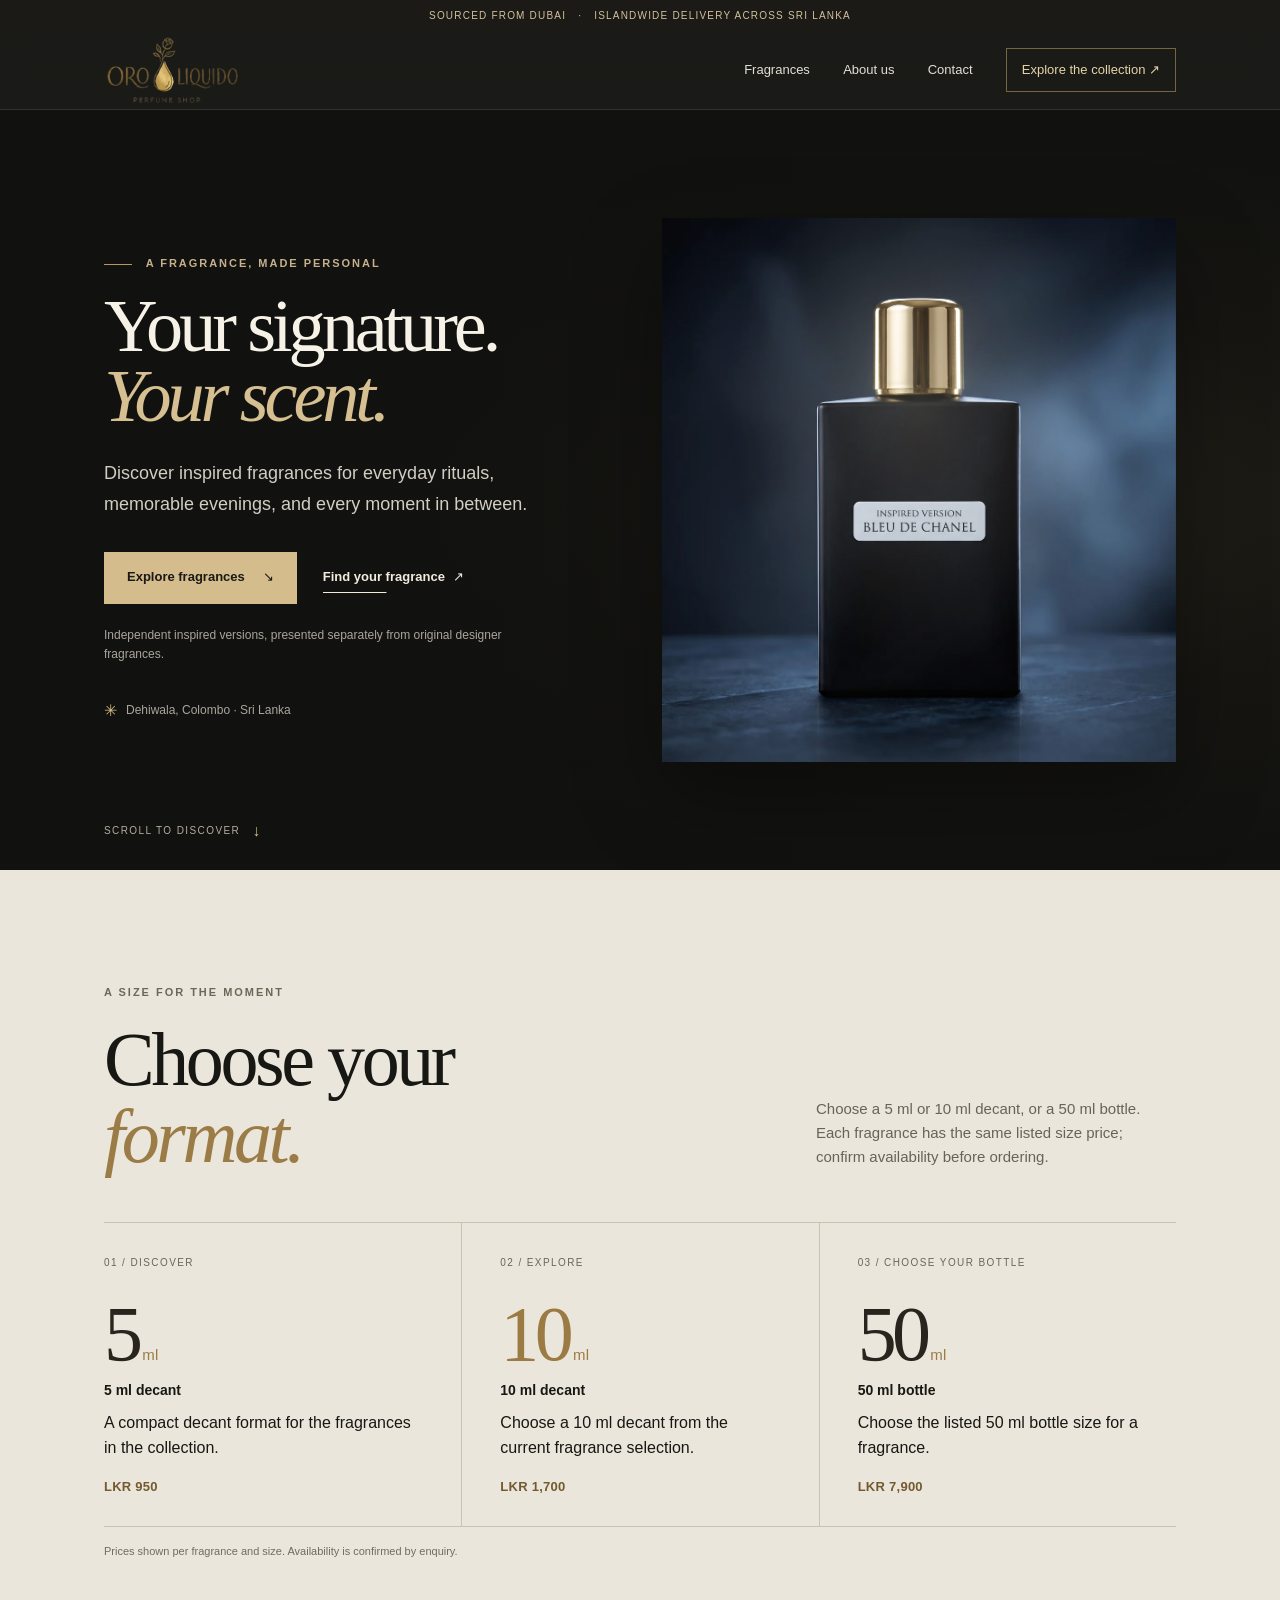
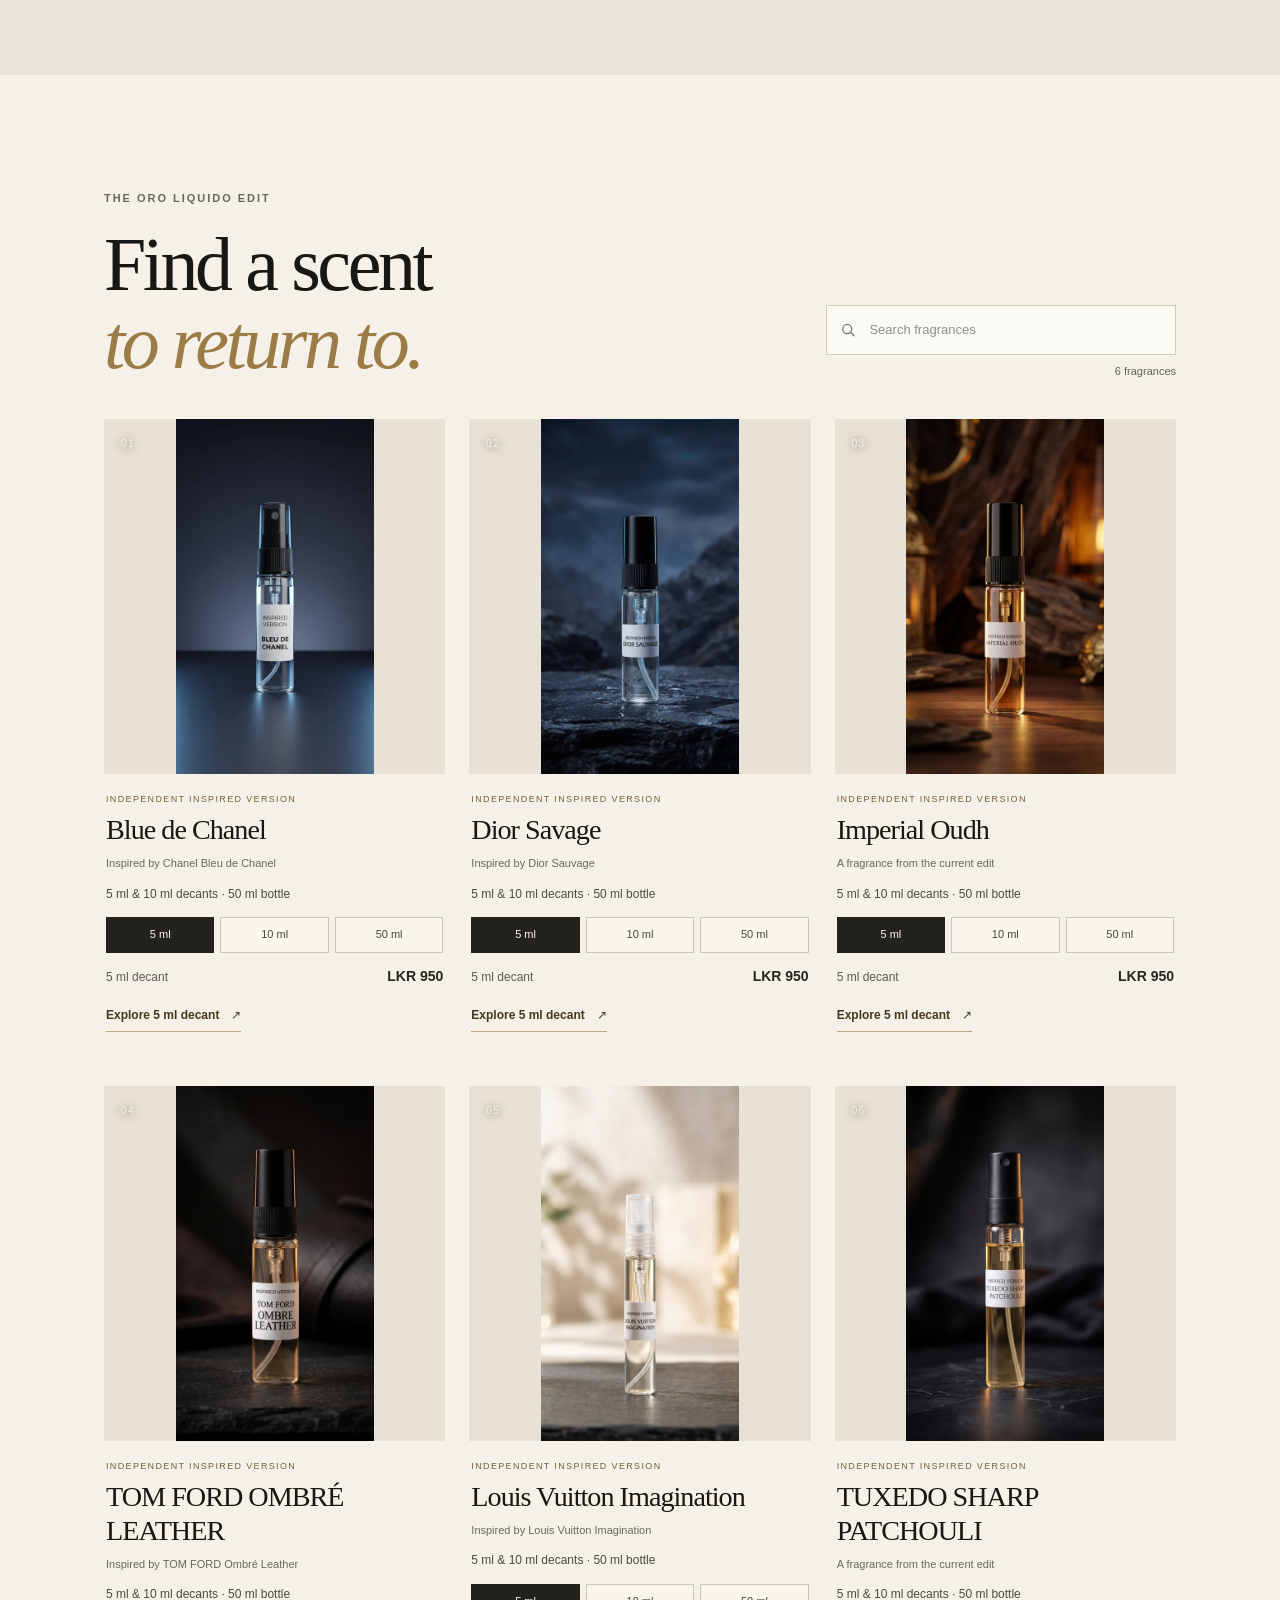
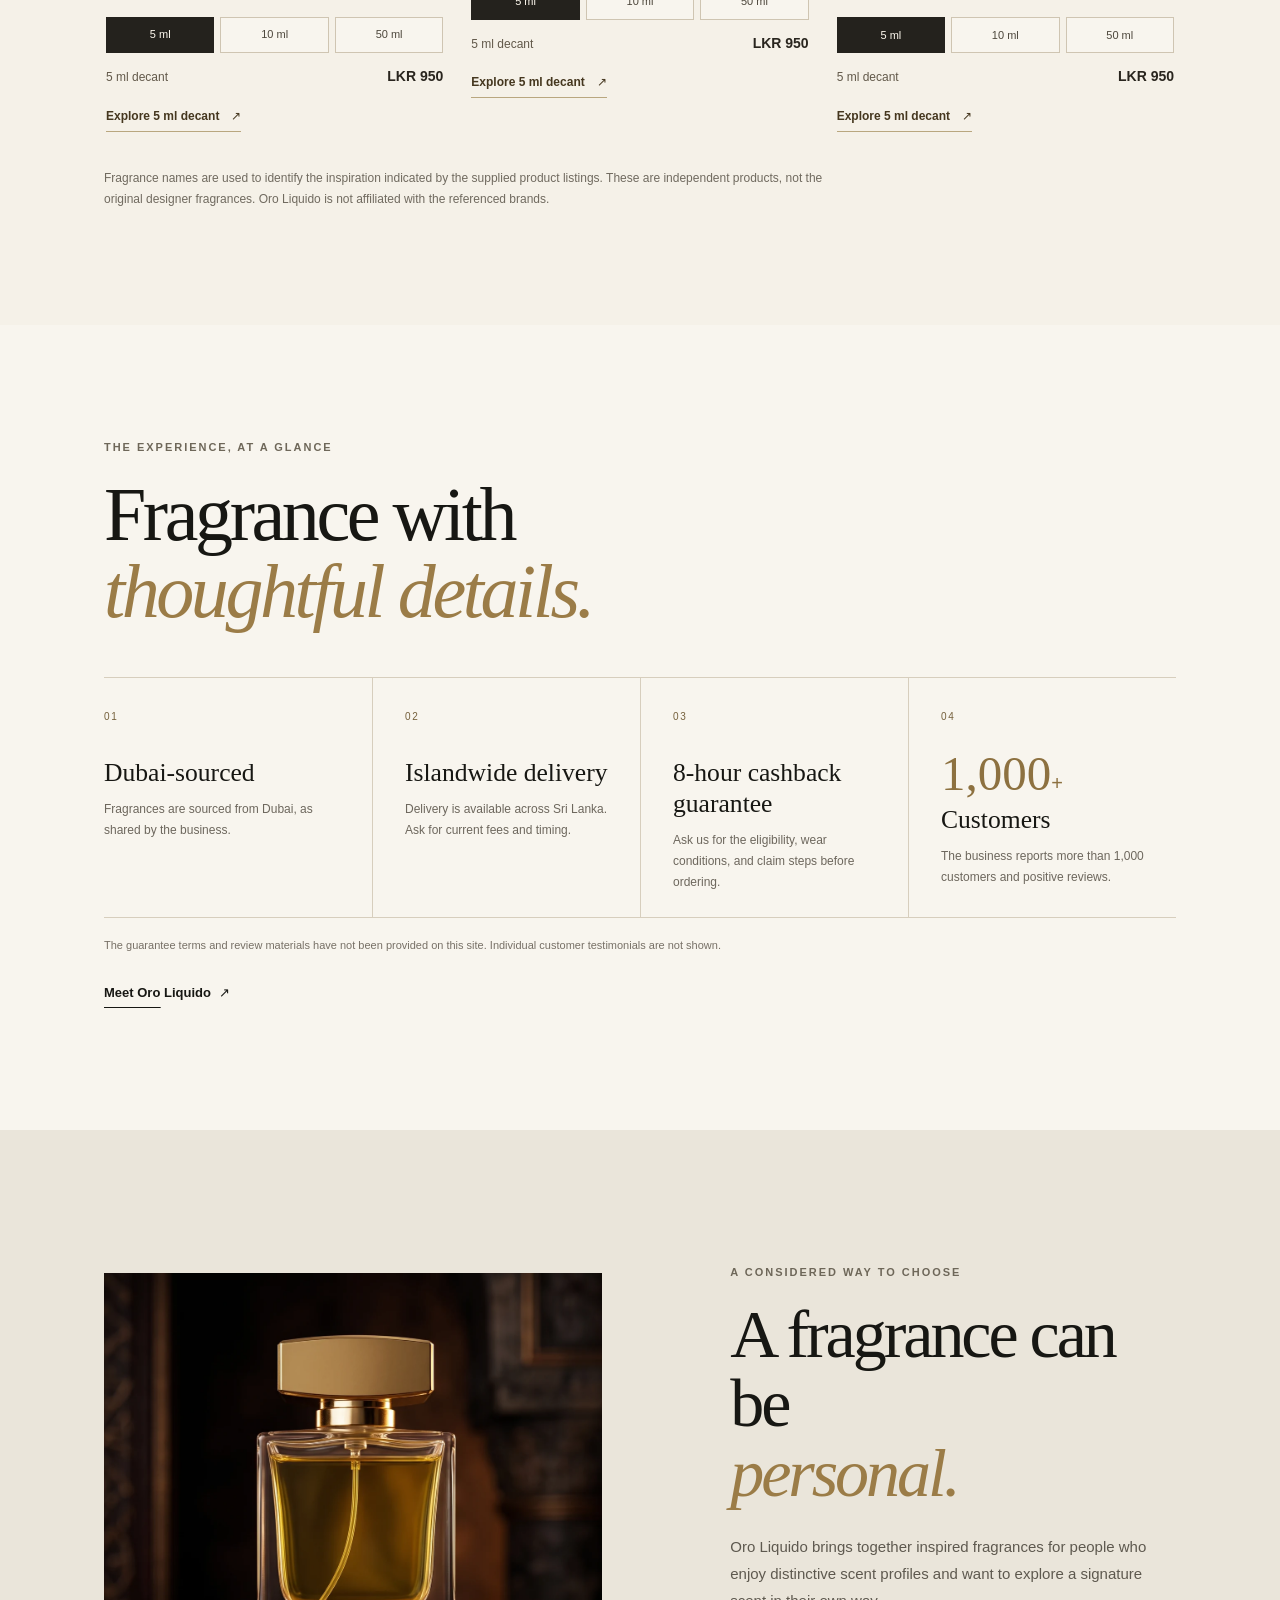
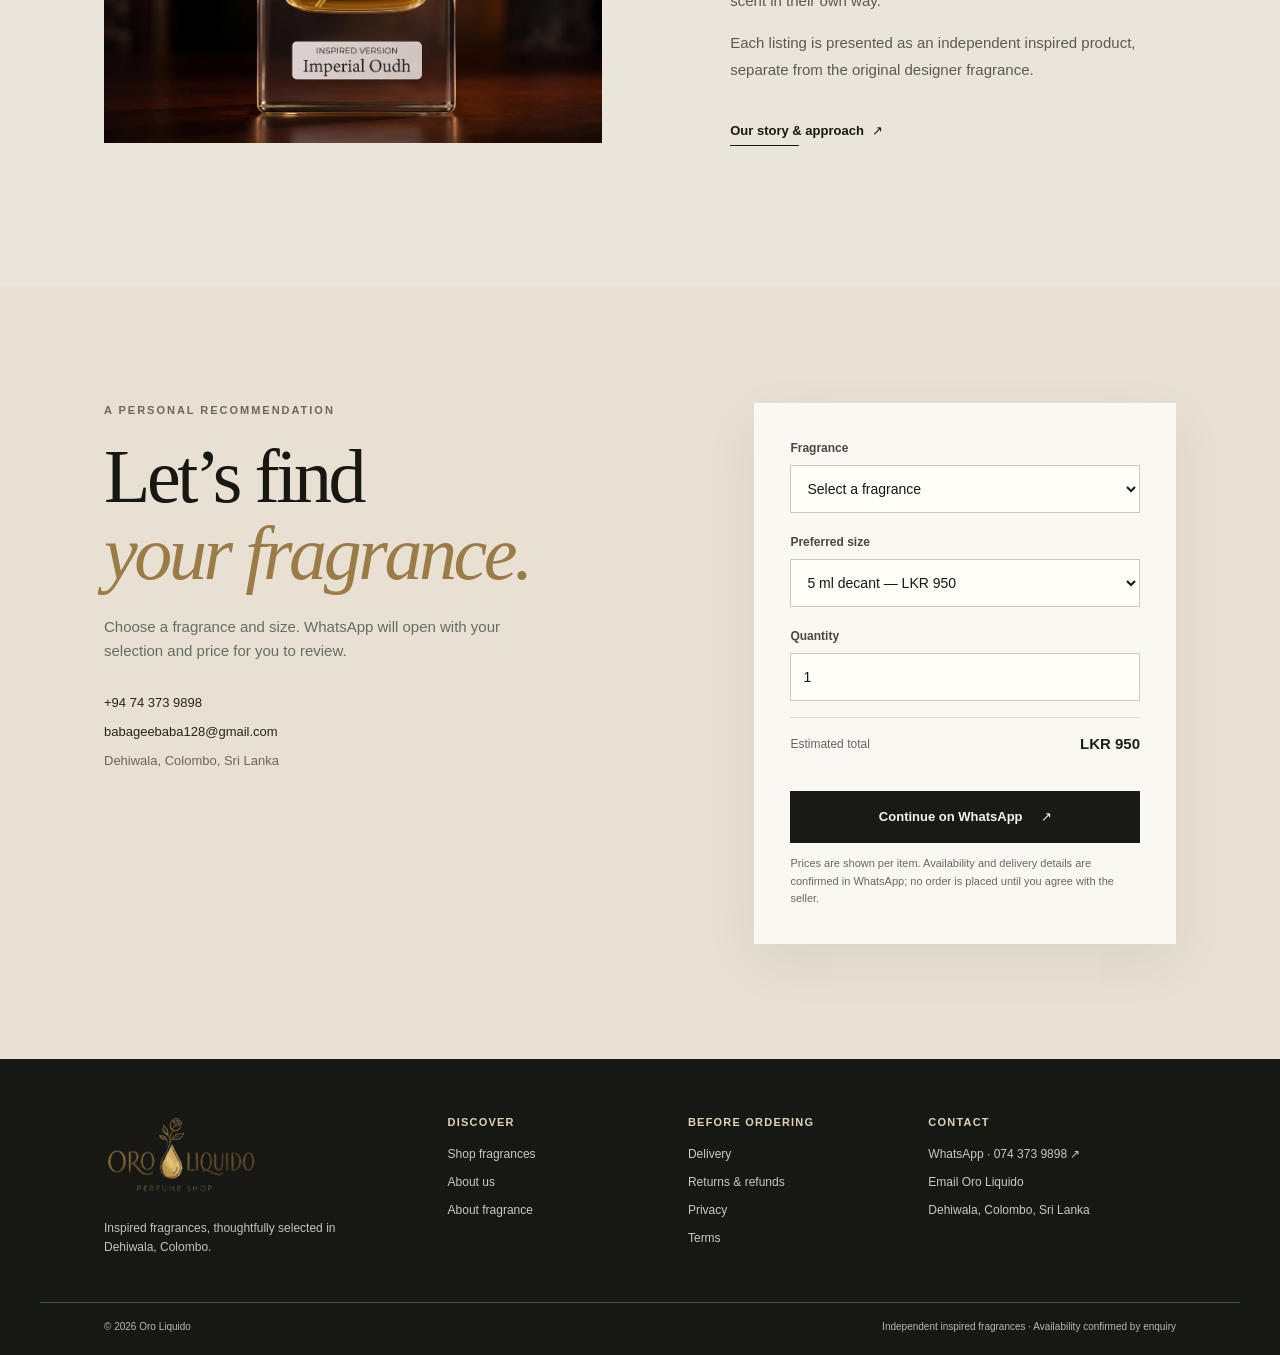
==== commit 0a7f6f31: "decant added" ====
--- a/index.html
+++ b/index.html
@@ -4,14 +4,14 @@
     <meta charset="UTF-8" />
     <meta name="viewport" content="width=device-width, initial-scale=1" />
     <meta name="theme-color" content="#11110f" />
-    <meta name="description" content="Discover inspired fragrances at Oro Liquido in Dehiwala, Colombo. Browse 5 ml, 10 ml and 50 ml sizes with clear LKR pricing and islandwide delivery." />
+    <meta name="description" content="Discover 5 ml and 10 ml fragrance decants plus 50 ml bottles at Oro Liquido in Dehiwala, Colombo. Browse prices and ask about current availability." />
     <meta name="robots" content="index, follow, max-image-preview:large" />
     <link rel="canonical" href="https://YOUR-PRODUCTION-DOMAIN/" />
     <title>Oro Liquido | Inspired Perfumes in Dehiwala, Colombo</title>
     <meta property="og:type" content="website" />
     <meta property="og:site_name" content="Oro Liquido" />
     <meta property="og:title" content="Oro Liquido | Inspired Perfumes in Dehiwala, Colombo" />
-    <meta property="og:description" content="Explore inspired fragrances in 5 ml, 10 ml and 50 ml sizes at Oro Liquido. Based in Dehiwala, Colombo, with islandwide delivery in Sri Lanka." />
+    <meta property="og:description" content="Explore 5 ml and 10 ml inspired-fragrance decants plus 50 ml bottles at Oro Liquido in Dehiwala, Colombo." />
     <meta property="og:url" content="https://YOUR-PRODUCTION-DOMAIN/" />
     <meta property="og:image" content="https://YOUR-PRODUCTION-DOMAIN/assets/og-oro-liquido.jpg" />
     <meta property="og:image:alt" content="Oro Liquido fragrance collection with the brand's gold wordmark" />
@@ -21,10 +21,10 @@
     <meta property="og:locale" content="en_LK" />
     <meta name="twitter:card" content="summary_large_image" />
     <meta name="twitter:title" content="Oro Liquido | Inspired Perfumes in Dehiwala, Colombo" />
-    <meta name="twitter:description" content="Discover inspired fragrances in 5 ml, 10 ml and 50 ml sizes." />
+    <meta name="twitter:description" content="Discover 5 ml and 10 ml fragrance decants plus 50 ml bottles at Oro Liquido." />
     <meta name="twitter:image" content="https://YOUR-PRODUCTION-DOMAIN/assets/og-oro-liquido.jpg" />
     <link rel="icon" type="image/png" href="/assets/oro-liquido-mark.png" />
-    <link rel="preload" as="image" href="/assets/products/blue-de-chanel-1200.webp" fetchpriority="high" />
+    <link rel="preload" as="image" href="/assets/products/blue-de-chanel-50ml-1200.webp" fetchpriority="high" />
     <link rel="stylesheet" href="/styles.css" />
     <script type="module" src="/script.js"></script>
     <script type="application/ld+json">
@@ -90,8 +90,8 @@
           <div class="hero__location"><span class="hero__location-mark" aria-hidden="true">✳</span><span>Dehiwala, Colombo · Sri Lanka</span></div>
         </div>
         <figure class="hero-art" data-hero-art>
-          <div class="hero-art__frame"><img class="hero-art__image" src="/assets/products/blue-de-chanel-1200.webp" srcset="/assets/products/blue-de-chanel-480.webp 480w, /assets/products/blue-de-chanel-1200.webp 1200w" sizes="(max-width: 760px) 88vw, (max-width: 1100px) 45vw, 540px" alt="Blue de Chanel inspired-version fragrance bottle against a deep blue backdrop" width="1200" height="1200" fetchpriority="high" /></div>
-          <figcaption class="hero-art__caption"><span>From the collection</span><a href="/products/blue-de-chanel.html">Blue de Chanel · Inspired version <span aria-hidden="true">↗</span></a></figcaption>
+          <div class="hero-art__frame"><img class="hero-art__image" src="/assets/products/blue-de-chanel-50ml-1200.webp" srcset="/assets/products/blue-de-chanel-50ml-480.webp 480w, /assets/products/blue-de-chanel-50ml-1200.webp 1200w" sizes="(max-width: 760px) 88vw, (max-width: 1100px) 45vw, 540px" alt="50 ml Blue de Chanel inspired-version fragrance bottle against a deep blue backdrop" width="1200" height="1200" fetchpriority="high" />
+          <figcaption class="hero-art__caption"><span>From the collection</span><a href="/products/blue-de-chanel.html?size=50-ml">Blue de Chanel · 50 ml bottle <span aria-hidden="true">↗</span></a></figcaption>
           <span class="hero-art__halo" aria-hidden="true"></span>
         </figure>
         <a class="hero-scroll" href="#fragrances"><span>Scroll to discover</span><span aria-hidden="true">↓</span></a>
@@ -99,11 +99,11 @@
 
       <section class="format-section section-pad" aria-labelledby="format-title">
         <div class="section-wrap">
-          <div class="section-heading section-heading--split"><div><p class="eyebrow">A size for the moment</p><h2 id="format-title">Choose your<br /><em>format.</em></h2></div><p class="section-heading__aside">Explore a fragrance in a smaller format or choose the 50 ml bottle. Prices are the same across the collection; confirm availability before ordering.</p></div>
+          <div class="section-heading section-heading--split"><div><p class="eyebrow">A size for the moment</p><h2 id="format-title">Choose your<br /><em>format.</em></h2></div><p class="section-heading__aside">Choose a 5 ml or 10 ml decant, or a 50 ml bottle. Each fragrance has the same listed size price; confirm availability before ordering.</p></div>
           <div class="format-grid">
-            <article class="format-card"><span class="format-card__index">01 / DISCOVER</span><p class="format-card__size">5<span>ml</span></p><h3>Compact format</h3><p>A smaller size for carrying your fragrance with you.</p><strong class="format-card__price">LKR 950</strong></article>
-            <article class="format-card format-card--featured"><span class="format-card__index">02 / KEEP CLOSE</span><p class="format-card__size">10<span>ml</span></p><h3>Everyday size</h3><p>A little more of a fragrance you want close at hand.</p><strong class="format-card__price">LKR 1,700</strong></article>
-            <article class="format-card"><span class="format-card__index">03 / MAKE IT YOURS</span><p class="format-card__size">50<span>ml</span></p><h3>Signature bottle</h3><p>A larger format for a fragrance you already enjoy.</p><strong class="format-card__price">LKR 7,900</strong></article>
+            <article class="format-card"><span class="format-card__index">01 / DISCOVER</span><p class="format-card__size">5<span>ml</span></p><h3>5 ml decant</h3><p>A compact decant format for the fragrances in the collection.</p><strong class="format-card__price">LKR 950</strong></article>
+            <article class="format-card format-card--featured"><span class="format-card__index">02 / EXPLORE</span><p class="format-card__size">10<span>ml</span></p><h3>10 ml decant</h3><p>Choose a 10 ml decant from the current fragrance selection.</p><strong class="format-card__price">LKR 1,700</strong></article>
+            <article class="format-card"><span class="format-card__index">03 / CHOOSE YOUR BOTTLE</span><p class="format-card__size">50<span>ml</span></p><h3>50 ml bottle</h3><p>Choose the listed 50 ml bottle size for a fragrance.</p><strong class="format-card__price">LKR 7,900</strong></article>
           </div>
           <p class="format-footnote">Prices shown per fragrance and size. Availability is confirmed by enquiry.</p>
         </div>
@@ -115,99 +115,105 @@
           <div class="product-grid" id="fragrance-grid">
             <!-- PRODUCT CARDS START -->
 
-            <article class="product-card" data-product-card data-search="blue de chanel chanel bleu de chanel inspired fragrance">
-              <a class="product-card__media" href="/products/blue-de-chanel.html" aria-label="View Blue de Chanel inspired fragrance">
-                <img src="/assets/products/blue-de-chanel-480.webp" srcset="/assets/products/blue-de-chanel-480.webp 480w, /assets/products/blue-de-chanel-1200.webp 1200w" sizes="(max-width: 560px) 88vw, (max-width: 900px) 44vw, 30vw" alt="Blue de Chanel inspired-version fragrance bottle against a deep blue backdrop" width="480" height="480" loading="lazy" decoding="async" />
+            <article class="product-card" data-product-card data-product-url="/products/blue-de-chanel.html" data-search="blue de chanel chanel bleu de chanel inspired fragrance decant 5 ml 5ml 10 ml 10ml 50 ml 50ml">
+              <a class="product-card__media" data-product-link href="/products/blue-de-chanel.html?size=5-ml" aria-label="View Blue de Chanel inspired fragrance">
+                <img data-card-image data-image-portrait="true" src="/assets/products/blue-de-chanel-5ml-480.webp" srcset="/assets/products/blue-de-chanel-5ml-480.webp 480w, /assets/products/blue-de-chanel-5ml-960.webp 960w" sizes="(max-width: 560px) 88vw, (max-width: 900px) 44vw, 30vw" alt="5 ml Blue de Chanel inspired-fragrance decant spray vial against a deep blue backdrop" width="480" height="860" loading="lazy" decoding="async" />
                 <span class="product-card__index">01</span>
                 <span class="product-card__view">Discover fragrance <span aria-hidden="true">↗</span></span>
               </a>
               <div class="product-card__body">
                 <p class="product-card__label">Independent inspired version</p>
-                <h3><a href="/products/blue-de-chanel.html">Blue de Chanel</a></h3>
+                <h3><a data-product-link href="/products/blue-de-chanel.html?size=5-ml">Blue de Chanel</a></h3>
                 <p class="product-card__inspiration">Inspired by Chanel Bleu de Chanel</p>
-                <p class="product-card__sizes">5 ml · 10 ml · 50 ml <span>Choose a size on the product page</span></p>
-                <p class="product-card__price">From <strong>LKR 950</strong></p>
-                <a class="product-card__cta" href="/products/blue-de-chanel.html">Explore sizes <span aria-hidden="true">↗</span></a>
-              </div>
-            </article>
-
-            <article class="product-card" data-product-card data-search="dior savage dior sauvage inspired fragrance">
-              <a class="product-card__media" href="/products/dior-savage.html" aria-label="View Dior Savage inspired fragrance">
-                <img src="/assets/products/dior-savage-480.webp" srcset="/assets/products/dior-savage-480.webp 480w, /assets/products/dior-savage-1200.webp 1200w" sizes="(max-width: 560px) 88vw, (max-width: 900px) 44vw, 30vw" alt="Perfume bottle labelled Savage Noir in the Dior Savage inspired-fragrance listing" width="480" height="480" loading="lazy" decoding="async" />
+                <p class="product-card__sizes">5 ml &amp; 10 ml decants · 50 ml bottle</p>
+                <div class="product-card__size-options" role="group" aria-label="Choose a size for Blue de Chanel"><button class="product-card__size-button" type="button" data-card-variant data-size="5 ml" data-image="/assets/products/blue-de-chanel-5ml-960.webp" data-image-small="/assets/products/blue-de-chanel-5ml-480.webp" data-image-alt="5 ml Blue de Chanel inspired-fragrance decant spray vial against a deep blue backdrop" data-image-width="480" data-image-height="860" data-image-portrait="true" data-price="950" data-size-label="5 ml decant" aria-label="Show 5 ml decant for Blue de Chanel" aria-pressed="true">5 ml</button><button class="product-card__size-button" type="button" data-card-variant data-size="10 ml" data-image="/assets/products/blue-de-chanel-10ml-960.webp" data-image-small="/assets/products/blue-de-chanel-10ml-480.webp" data-image-alt="10 ml Blue de Chanel inspired-fragrance decant spray vial against a deep blue backdrop" data-image-width="480" data-image-height="860" data-image-portrait="true" data-price="1700" data-size-label="10 ml decant" aria-label="Show 10 ml decant for Blue de Chanel" aria-pressed="false">10 ml</button><button class="product-card__size-button" type="button" data-card-variant data-size="50 ml" data-image="/assets/products/blue-de-chanel-50ml-1200.webp" data-image-small="/assets/products/blue-de-chanel-50ml-480.webp" data-image-alt="50 ml Blue de Chanel inspired-version fragrance bottle against a deep blue backdrop" data-image-width="1200" data-image-height="1200" data-image-portrait="false" data-price="7900" data-size-label="50 ml bottle" aria-label="Show 50 ml bottle for Blue de Chanel" aria-pressed="false">50 ml</button></div>
+                <p class="product-card__price"><span data-card-size-label>5 ml decant</span><strong data-card-price>LKR 950</strong></p>
+                <a class="product-card__cta" data-product-link href="/products/blue-de-chanel.html?size=5-ml"><span data-card-cta>Explore 5 ml decant</span><span aria-hidden="true">↗</span></a>
+              </div>
+            </article>
+
+            <article class="product-card" data-product-card data-product-url="/products/dior-savage.html" data-search="dior savage dior sauvage inspired fragrance decant 5 ml 5ml 10 ml 10ml 50 ml 50ml">
+              <a class="product-card__media" data-product-link href="/products/dior-savage.html?size=5-ml" aria-label="View Dior Savage inspired fragrance">
+                <img data-card-image data-image-portrait="true" src="/assets/products/dior-savage-5ml-480.webp" srcset="/assets/products/dior-savage-5ml-480.webp 480w, /assets/products/dior-savage-5ml-960.webp 960w" sizes="(max-width: 560px) 88vw, (max-width: 900px) 44vw, 30vw" alt="5 ml Dior Savage inspired-fragrance decant spray vial on a dark stone backdrop" width="480" height="860" loading="lazy" decoding="async" />
                 <span class="product-card__index">02</span>
                 <span class="product-card__view">Discover fragrance <span aria-hidden="true">↗</span></span>
               </a>
               <div class="product-card__body">
                 <p class="product-card__label">Independent inspired version</p>
-                <h3><a href="/products/dior-savage.html">Dior Savage</a></h3>
+                <h3><a data-product-link href="/products/dior-savage.html?size=5-ml">Dior Savage</a></h3>
                 <p class="product-card__inspiration">Inspired by Dior Sauvage</p>
-                <p class="product-card__sizes">5 ml · 10 ml · 50 ml <span>Choose a size on the product page</span></p>
-                <p class="product-card__price">From <strong>LKR 950</strong></p>
-                <a class="product-card__cta" href="/products/dior-savage.html">Explore sizes <span aria-hidden="true">↗</span></a>
-              </div>
-            </article>
-
-            <article class="product-card" data-product-card data-search="imperial oudh  inspired fragrance">
-              <a class="product-card__media" href="/products/imperial-oudh.html" aria-label="View Imperial Oudh inspired fragrance">
-                <img src="/assets/products/imperial-oudh-480.webp" srcset="/assets/products/imperial-oudh-480.webp 480w, /assets/products/imperial-oudh-1200.webp 1200w" sizes="(max-width: 560px) 88vw, (max-width: 900px) 44vw, 30vw" alt="Imperial Oudh inspired-version fragrance bottle photographed in warm amber light" width="480" height="480" loading="lazy" decoding="async" />
+                <p class="product-card__sizes">5 ml &amp; 10 ml decants · 50 ml bottle</p>
+                <div class="product-card__size-options" role="group" aria-label="Choose a size for Dior Savage"><button class="product-card__size-button" type="button" data-card-variant data-size="5 ml" data-image="/assets/products/dior-savage-5ml-960.webp" data-image-small="/assets/products/dior-savage-5ml-480.webp" data-image-alt="5 ml Dior Savage inspired-fragrance decant spray vial on a dark stone backdrop" data-image-width="480" data-image-height="860" data-image-portrait="true" data-price="950" data-size-label="5 ml decant" aria-label="Show 5 ml decant for Dior Savage" aria-pressed="true">5 ml</button><button class="product-card__size-button" type="button" data-card-variant data-size="10 ml" data-image="/assets/products/dior-savage-10ml-960.webp" data-image-small="/assets/products/dior-savage-10ml-480.webp" data-image-alt="10 ml Dior Savage inspired-fragrance decant spray vial on a dark stone backdrop" data-image-width="480" data-image-height="860" data-image-portrait="true" data-price="1700" data-size-label="10 ml decant" aria-label="Show 10 ml decant for Dior Savage" aria-pressed="false">10 ml</button><button class="product-card__size-button" type="button" data-card-variant data-size="50 ml" data-image="/assets/products/dior-savage-1200.webp" data-image-small="/assets/products/dior-savage-480.webp" data-image-alt="50 ml perfume bottle labelled Savage Noir in the Dior Savage inspired-fragrance listing" data-image-width="1200" data-image-height="1200" data-image-portrait="false" data-price="7900" data-size-label="50 ml bottle" aria-label="Show 50 ml bottle for Dior Savage" aria-pressed="false">50 ml</button></div>
+                <p class="product-card__price"><span data-card-size-label>5 ml decant</span><strong data-card-price>LKR 950</strong></p>
+                <a class="product-card__cta" data-product-link href="/products/dior-savage.html?size=5-ml"><span data-card-cta>Explore 5 ml decant</span><span aria-hidden="true">↗</span></a>
+              </div>
+            </article>
+
+            <article class="product-card" data-product-card data-product-url="/products/imperial-oudh.html" data-search="imperial oudh  inspired fragrance decant 5 ml 5ml 10 ml 10ml 50 ml 50ml">
+              <a class="product-card__media" data-product-link href="/products/imperial-oudh.html?size=5-ml" aria-label="View Imperial Oudh inspired fragrance">
+                <img data-card-image data-image-portrait="true" src="/assets/products/imperial-oudh-5ml-480.webp" srcset="/assets/products/imperial-oudh-5ml-480.webp 480w, /assets/products/imperial-oudh-5ml-960.webp 960w" sizes="(max-width: 560px) 88vw, (max-width: 900px) 44vw, 30vw" alt="5 ml Imperial Oudh inspired-fragrance decant spray vial in warm amber light" width="480" height="860" loading="lazy" decoding="async" />
                 <span class="product-card__index">03</span>
                 <span class="product-card__view">Discover fragrance <span aria-hidden="true">↗</span></span>
               </a>
               <div class="product-card__body">
                 <p class="product-card__label">Independent inspired version</p>
-                <h3><a href="/products/imperial-oudh.html">Imperial Oudh</a></h3>
+                <h3><a data-product-link href="/products/imperial-oudh.html?size=5-ml">Imperial Oudh</a></h3>
                 <p class="product-card__inspiration">A fragrance from the current edit</p>
-                <p class="product-card__sizes">5 ml · 10 ml · 50 ml <span>Choose a size on the product page</span></p>
-                <p class="product-card__price">From <strong>LKR 950</strong></p>
-                <a class="product-card__cta" href="/products/imperial-oudh.html">Explore sizes <span aria-hidden="true">↗</span></a>
-              </div>
-            </article>
-
-            <article class="product-card" data-product-card data-search="tom ford ombré leather tom ford ombré leather inspired fragrance">
-              <a class="product-card__media" href="/products/tom-ford-ombre-leather.html" aria-label="View TOM FORD OMBRÉ LEATHER inspired fragrance">
-                <img src="/assets/products/tom-ford-ombre-leather-480.webp" srcset="/assets/products/tom-ford-ombre-leather-480.webp 480w, /assets/products/tom-ford-ombre-leather-1200.webp 1200w" sizes="(max-width: 560px) 88vw, (max-width: 900px) 44vw, 30vw" alt="Ombré Leather inspired-version fragrance bottle photographed against a dark background" width="480" height="480" loading="lazy" decoding="async" />
+                <p class="product-card__sizes">5 ml &amp; 10 ml decants · 50 ml bottle</p>
+                <div class="product-card__size-options" role="group" aria-label="Choose a size for Imperial Oudh"><button class="product-card__size-button" type="button" data-card-variant data-size="5 ml" data-image="/assets/products/imperial-oudh-5ml-960.webp" data-image-small="/assets/products/imperial-oudh-5ml-480.webp" data-image-alt="5 ml Imperial Oudh inspired-fragrance decant spray vial in warm amber light" data-image-width="480" data-image-height="860" data-image-portrait="true" data-price="950" data-size-label="5 ml decant" aria-label="Show 5 ml decant for Imperial Oudh" aria-pressed="true">5 ml</button><button class="product-card__size-button" type="button" data-card-variant data-size="10 ml" data-image="/assets/products/imperial-oudh-10ml-960.webp" data-image-small="/assets/products/imperial-oudh-10ml-480.webp" data-image-alt="10 ml Imperial Oudh inspired-fragrance decant spray vial in warm amber light" data-image-width="480" data-image-height="860" data-image-portrait="true" data-price="1700" data-size-label="10 ml decant" aria-label="Show 10 ml decant for Imperial Oudh" aria-pressed="false">10 ml</button><button class="product-card__size-button" type="button" data-card-variant data-size="50 ml" data-image="/assets/products/imperial-oudh-1200.webp" data-image-small="/assets/products/imperial-oudh-480.webp" data-image-alt="50 ml Imperial Oudh inspired-version fragrance bottle photographed in warm amber light" data-image-width="1200" data-image-height="1200" data-image-portrait="false" data-price="7900" data-size-label="50 ml bottle" aria-label="Show 50 ml bottle for Imperial Oudh" aria-pressed="false">50 ml</button></div>
+                <p class="product-card__price"><span data-card-size-label>5 ml decant</span><strong data-card-price>LKR 950</strong></p>
+                <a class="product-card__cta" data-product-link href="/products/imperial-oudh.html?size=5-ml"><span data-card-cta>Explore 5 ml decant</span><span aria-hidden="true">↗</span></a>
+              </div>
+            </article>
+
+            <article class="product-card" data-product-card data-product-url="/products/tom-ford-ombre-leather.html" data-search="tom ford ombré leather tom ford ombré leather inspired fragrance decant 5 ml 5ml 10 ml 10ml 50 ml 50ml">
+              <a class="product-card__media" data-product-link href="/products/tom-ford-ombre-leather.html?size=5-ml" aria-label="View TOM FORD OMBRÉ LEATHER inspired fragrance">
+                <img data-card-image data-image-portrait="true" src="/assets/products/tom-ford-ombre-leather-5ml-480.webp" srcset="/assets/products/tom-ford-ombre-leather-5ml-480.webp 480w, /assets/products/tom-ford-ombre-leather-5ml-960.webp 960w" sizes="(max-width: 560px) 88vw, (max-width: 900px) 44vw, 30vw" alt="5 ml TOM FORD Ombré Leather inspired-fragrance decant spray vial against a dark background" width="480" height="860" loading="lazy" decoding="async" />
                 <span class="product-card__index">04</span>
                 <span class="product-card__view">Discover fragrance <span aria-hidden="true">↗</span></span>
               </a>
               <div class="product-card__body">
                 <p class="product-card__label">Independent inspired version</p>
-                <h3><a href="/products/tom-ford-ombre-leather.html">TOM FORD OMBRÉ LEATHER</a></h3>
+                <h3><a data-product-link href="/products/tom-ford-ombre-leather.html?size=5-ml">TOM FORD OMBRÉ LEATHER</a></h3>
                 <p class="product-card__inspiration">Inspired by TOM FORD Ombré Leather</p>
-                <p class="product-card__sizes">5 ml · 10 ml · 50 ml <span>Choose a size on the product page</span></p>
-                <p class="product-card__price">From <strong>LKR 950</strong></p>
-                <a class="product-card__cta" href="/products/tom-ford-ombre-leather.html">Explore sizes <span aria-hidden="true">↗</span></a>
-              </div>
-            </article>
-
-            <article class="product-card" data-product-card data-search="louis vuitton imagination louis vuitton imagination inspired fragrance">
-              <a class="product-card__media" href="/products/louis-vuitton-imagination.html" aria-label="View Louis Vuitton Imagination inspired fragrance">
-                <img src="/assets/products/louis-vuitton-imagination-480.webp" srcset="/assets/products/louis-vuitton-imagination-480.webp 480w, /assets/products/louis-vuitton-imagination-1200.webp 1200w" sizes="(max-width: 560px) 88vw, (max-width: 900px) 44vw, 30vw" alt="Louis Vuitton Imagination inspired-version fragrance bottle in a light neutral setting" width="480" height="480" loading="lazy" decoding="async" />
+                <p class="product-card__sizes">5 ml &amp; 10 ml decants · 50 ml bottle</p>
+                <div class="product-card__size-options" role="group" aria-label="Choose a size for TOM FORD OMBRÉ LEATHER"><button class="product-card__size-button" type="button" data-card-variant data-size="5 ml" data-image="/assets/products/tom-ford-ombre-leather-5ml-960.webp" data-image-small="/assets/products/tom-ford-ombre-leather-5ml-480.webp" data-image-alt="5 ml TOM FORD Ombré Leather inspired-fragrance decant spray vial against a dark background" data-image-width="480" data-image-height="860" data-image-portrait="true" data-price="950" data-size-label="5 ml decant" aria-label="Show 5 ml decant for TOM FORD OMBRÉ LEATHER" aria-pressed="true">5 ml</button><button class="product-card__size-button" type="button" data-card-variant data-size="10 ml" data-image="/assets/products/tom-ford-ombre-leather-10ml-960.webp" data-image-small="/assets/products/tom-ford-ombre-leather-10ml-480.webp" data-image-alt="10 ml TOM FORD Ombré Leather inspired-fragrance decant spray vial against a dark background" data-image-width="480" data-image-height="860" data-image-portrait="true" data-price="1700" data-size-label="10 ml decant" aria-label="Show 10 ml decant for TOM FORD OMBRÉ LEATHER" aria-pressed="false">10 ml</button><button class="product-card__size-button" type="button" data-card-variant data-size="50 ml" data-image="/assets/products/tom-ford-ombre-leather-1200.webp" data-image-small="/assets/products/tom-ford-ombre-leather-480.webp" data-image-alt="50 ml Ombré Leather inspired-version fragrance bottle photographed against a dark background" data-image-width="1200" data-image-height="1200" data-image-portrait="false" data-price="7900" data-size-label="50 ml bottle" aria-label="Show 50 ml bottle for TOM FORD OMBRÉ LEATHER" aria-pressed="false">50 ml</button></div>
+                <p class="product-card__price"><span data-card-size-label>5 ml decant</span><strong data-card-price>LKR 950</strong></p>
+                <a class="product-card__cta" data-product-link href="/products/tom-ford-ombre-leather.html?size=5-ml"><span data-card-cta>Explore 5 ml decant</span><span aria-hidden="true">↗</span></a>
+              </div>
+            </article>
+
+            <article class="product-card" data-product-card data-product-url="/products/louis-vuitton-imagination.html" data-search="louis vuitton imagination louis vuitton imagination inspired fragrance decant 5 ml 5ml 10 ml 10ml 50 ml 50ml">
+              <a class="product-card__media" data-product-link href="/products/louis-vuitton-imagination.html?size=5-ml" aria-label="View Louis Vuitton Imagination inspired fragrance">
+                <img data-card-image data-image-portrait="true" src="/assets/products/louis-vuitton-imagination-5ml-480.webp" srcset="/assets/products/louis-vuitton-imagination-5ml-480.webp 480w, /assets/products/louis-vuitton-imagination-5ml-960.webp 960w" sizes="(max-width: 560px) 88vw, (max-width: 900px) 44vw, 30vw" alt="5 ml Louis Vuitton Imagination inspired-fragrance decant spray vial in a light neutral setting" width="480" height="860" loading="lazy" decoding="async" />
                 <span class="product-card__index">05</span>
                 <span class="product-card__view">Discover fragrance <span aria-hidden="true">↗</span></span>
               </a>
               <div class="product-card__body">
                 <p class="product-card__label">Independent inspired version</p>
-                <h3><a href="/products/louis-vuitton-imagination.html">Louis Vuitton Imagination</a></h3>
+                <h3><a data-product-link href="/products/louis-vuitton-imagination.html?size=5-ml">Louis Vuitton Imagination</a></h3>
                 <p class="product-card__inspiration">Inspired by Louis Vuitton Imagination</p>
-                <p class="product-card__sizes">5 ml · 10 ml · 50 ml <span>Choose a size on the product page</span></p>
-                <p class="product-card__price">From <strong>LKR 950</strong></p>
-                <a class="product-card__cta" href="/products/louis-vuitton-imagination.html">Explore sizes <span aria-hidden="true">↗</span></a>
-              </div>
-            </article>
-
-            <article class="product-card" data-product-card data-search="tuxedo sharp patchouli  inspired fragrance">
-              <a class="product-card__media" href="/products/tuxedo-sharp-patchouli.html" aria-label="View TUXEDO SHARP PATCHOULI inspired fragrance">
-                <img src="/assets/products/tuxedo-sharp-patchouli-480.webp" srcset="/assets/products/tuxedo-sharp-patchouli-480.webp 480w, /assets/products/tuxedo-sharp-patchouli-1200.webp 1200w" sizes="(max-width: 560px) 88vw, (max-width: 900px) 44vw, 30vw" alt="Tuxedo Sharp Patchouli inspired-version fragrance bottle in a dark setting" width="480" height="480" loading="lazy" decoding="async" />
+                <p class="product-card__sizes">5 ml &amp; 10 ml decants · 50 ml bottle</p>
+                <div class="product-card__size-options" role="group" aria-label="Choose a size for Louis Vuitton Imagination"><button class="product-card__size-button" type="button" data-card-variant data-size="5 ml" data-image="/assets/products/louis-vuitton-imagination-5ml-960.webp" data-image-small="/assets/products/louis-vuitton-imagination-5ml-480.webp" data-image-alt="5 ml Louis Vuitton Imagination inspired-fragrance decant spray vial in a light neutral setting" data-image-width="480" data-image-height="860" data-image-portrait="true" data-price="950" data-size-label="5 ml decant" aria-label="Show 5 ml decant for Louis Vuitton Imagination" aria-pressed="true">5 ml</button><button class="product-card__size-button" type="button" data-card-variant data-size="10 ml" data-image="/assets/products/louis-vuitton-imagination-10ml-960.webp" data-image-small="/assets/products/louis-vuitton-imagination-10ml-480.webp" data-image-alt="10 ml Louis Vuitton Imagination inspired-fragrance decant spray vial in a light neutral setting" data-image-width="480" data-image-height="860" data-image-portrait="true" data-price="1700" data-size-label="10 ml decant" aria-label="Show 10 ml decant for Louis Vuitton Imagination" aria-pressed="false">10 ml</button><button class="product-card__size-button" type="button" data-card-variant data-size="50 ml" data-image="/assets/products/louis-vuitton-imagination-50ml-1200.webp" data-image-small="/assets/products/louis-vuitton-imagination-50ml-480.webp" data-image-alt="50 ml Louis Vuitton Imagination inspired-version fragrance bottle in a light neutral setting" data-image-width="1200" data-image-height="1200" data-image-portrait="false" data-price="7900" data-size-label="50 ml bottle" aria-label="Show 50 ml bottle for Louis Vuitton Imagination" aria-pressed="false">50 ml</button></div>
+                <p class="product-card__price"><span data-card-size-label>5 ml decant</span><strong data-card-price>LKR 950</strong></p>
+                <a class="product-card__cta" data-product-link href="/products/louis-vuitton-imagination.html?size=5-ml"><span data-card-cta>Explore 5 ml decant</span><span aria-hidden="true">↗</span></a>
+              </div>
+            </article>
+
+            <article class="product-card" data-product-card data-product-url="/products/tuxedo-sharp-patchouli.html" data-search="tuxedo sharp patchouli  inspired fragrance decant 5 ml 5ml 10 ml 10ml 50 ml 50ml">
+              <a class="product-card__media" data-product-link href="/products/tuxedo-sharp-patchouli.html?size=5-ml" aria-label="View TUXEDO SHARP PATCHOULI inspired fragrance">
+                <img data-card-image data-image-portrait="true" src="/assets/products/tuxedo-sharp-patchouli-5ml-480.webp" srcset="/assets/products/tuxedo-sharp-patchouli-5ml-480.webp 480w, /assets/products/tuxedo-sharp-patchouli-5ml-960.webp 960w" sizes="(max-width: 560px) 88vw, (max-width: 900px) 44vw, 30vw" alt="5 ml Tuxedo Sharp Patchouli inspired-fragrance decant spray vial in a dark setting" width="480" height="860" loading="lazy" decoding="async" />
                 <span class="product-card__index">06</span>
                 <span class="product-card__view">Discover fragrance <span aria-hidden="true">↗</span></span>
               </a>
               <div class="product-card__body">
                 <p class="product-card__label">Independent inspired version</p>
-                <h3><a href="/products/tuxedo-sharp-patchouli.html">TUXEDO SHARP PATCHOULI</a></h3>
+                <h3><a data-product-link href="/products/tuxedo-sharp-patchouli.html?size=5-ml">TUXEDO SHARP PATCHOULI</a></h3>
                 <p class="product-card__inspiration">A fragrance from the current edit</p>
-                <p class="product-card__sizes">5 ml · 10 ml · 50 ml <span>Choose a size on the product page</span></p>
-                <p class="product-card__price">From <strong>LKR 950</strong></p>
-                <a class="product-card__cta" href="/products/tuxedo-sharp-patchouli.html">Explore sizes <span aria-hidden="true">↗</span></a>
+                <p class="product-card__sizes">5 ml &amp; 10 ml decants · 50 ml bottle</p>
+                <div class="product-card__size-options" role="group" aria-label="Choose a size for TUXEDO SHARP PATCHOULI"><button class="product-card__size-button" type="button" data-card-variant data-size="5 ml" data-image="/assets/products/tuxedo-sharp-patchouli-5ml-960.webp" data-image-small="/assets/products/tuxedo-sharp-patchouli-5ml-480.webp" data-image-alt="5 ml Tuxedo Sharp Patchouli inspired-fragrance decant spray vial in a dark setting" data-image-width="480" data-image-height="860" data-image-portrait="true" data-price="950" data-size-label="5 ml decant" aria-label="Show 5 ml decant for TUXEDO SHARP PATCHOULI" aria-pressed="true">5 ml</button><button class="product-card__size-button" type="button" data-card-variant data-size="10 ml" data-image="/assets/products/tuxedo-sharp-patchouli-10ml-960.webp" data-image-small="/assets/products/tuxedo-sharp-patchouli-10ml-480.webp" data-image-alt="10 ml Tuxedo Sharp Patchouli inspired-fragrance decant spray vial in a dark setting" data-image-width="480" data-image-height="860" data-image-portrait="true" data-price="1700" data-size-label="10 ml decant" aria-label="Show 10 ml decant for TUXEDO SHARP PATCHOULI" aria-pressed="false">10 ml</button><button class="product-card__size-button" type="button" data-card-variant data-size="50 ml" data-image="/assets/products/tuxedo-sharp-patchouli-1200.webp" data-image-small="/assets/products/tuxedo-sharp-patchouli-480.webp" data-image-alt="50 ml Tuxedo Sharp Patchouli inspired-version fragrance bottle in a dark setting" data-image-width="1200" data-image-height="1200" data-image-portrait="false" data-price="7900" data-size-label="50 ml bottle" aria-label="Show 50 ml bottle for TUXEDO SHARP PATCHOULI" aria-pressed="false">50 ml</button></div>
+                <p class="product-card__price"><span data-card-size-label>5 ml decant</span><strong data-card-price>LKR 950</strong></p>
+                <a class="product-card__cta" data-product-link href="/products/tuxedo-sharp-patchouli.html?size=5-ml"><span data-card-cta>Explore 5 ml decant</span><span aria-hidden="true">↗</span></a>
               </div>
             </article>
             <!-- PRODUCT CARDS END -->
@@ -233,7 +239,7 @@
       <section class="story-section section-pad" aria-labelledby="story-title"><div class="section-wrap story-layout"><div class="story-image"><img src="/assets/products/imperial-oudh-1200.webp" srcset="/assets/products/imperial-oudh-480.webp 480w, /assets/products/imperial-oudh-1200.webp 1200w" sizes="(max-width: 760px) 92vw, 44vw" alt="Imperial Oudh inspired-version bottle from the Oro Liquido fragrance collection" width="1200" height="1200" loading="lazy" decoding="async" /></div><div class="story-copy"><p class="eyebrow">A considered way to choose</p><h2 id="story-title">A fragrance can be<br /><em>personal.</em></h2><p>Oro Liquido brings together inspired fragrances for people who enjoy distinctive scent profiles and want to explore a signature scent in their own way.</p><p>Each listing is presented as an independent inspired product, separate from the original designer fragrance.</p><a class="text-link" href="/about-us.html">Our story & approach <span aria-hidden="true">↗</span></a></div></div></section>
 
       <section class="enquiry-section section-pad" id="contact" aria-labelledby="enquiry-title"><div class="section-wrap enquiry-layout"><div class="enquiry-intro"><p class="eyebrow">A personal recommendation</p><h2 id="enquiry-title">Let’s find<br /><em>your fragrance.</em></h2><p>Choose a fragrance and size. WhatsApp will open with your selection and price for you to review.</p><div class="contact-details"><a href="tel:+94743739898">+94 74 373 9898</a><a href="mailto:babageebaba128@gmail.com">babageebaba128@gmail.com</a><span>Dehiwala, Colombo, Sri Lanka</span></div></div>
-          <form class="order-form" id="order-form" data-home-enquiry><label class="field-label" for="order-scent">Fragrance</label><select id="order-scent" name="scent" required><option value="" selected disabled>Select a fragrance</option><!-- PRODUCT OPTIONS START --><option value="Blue de Chanel">Blue de Chanel</option><option value="Dior Savage">Dior Savage</option><option value="Imperial Oudh">Imperial Oudh</option><option value="TOM FORD OMBRÉ LEATHER">TOM FORD OMBRÉ LEATHER</option><option value="Louis Vuitton Imagination">Louis Vuitton Imagination</option><option value="TUXEDO SHARP PATCHOULI">TUXEDO SHARP PATCHOULI</option><!-- PRODUCT OPTIONS END --></select><label class="field-label" for="order-format">Preferred size</label><select id="order-format" name="format" required><option value="5 ml" data-price="950">5 ml — LKR 950</option><option value="10 ml" data-price="1700">10 ml — LKR 1,700</option><option value="50 ml" data-price="7900">50 ml — LKR 7,900</option></select><label class="field-label" for="order-quantity">Quantity</label><input id="order-quantity" name="quantity" type="number" min="1" step="1" value="1" required inputmode="numeric" /><p class="order-total" aria-live="polite">Estimated total <strong data-order-total>LKR 950</strong></p><button class="button button--dark order-form__submit" type="submit">Continue on WhatsApp <span aria-hidden="true">↗</span></button><p class="form-note">Prices are shown per item. Availability and delivery details are confirmed in WhatsApp; no order is placed until you agree with the seller.</p><p class="form-status" id="form-status" role="status" aria-live="polite"></p></form>
+          <form class="order-form" id="order-form" data-home-enquiry><label class="field-label" for="order-scent">Fragrance</label><select id="order-scent" name="scent" required><option value="" selected disabled>Select a fragrance</option><!-- PRODUCT OPTIONS START --><option value="Blue de Chanel">Blue de Chanel</option><option value="Dior Savage">Dior Savage</option><option value="Imperial Oudh">Imperial Oudh</option><option value="TOM FORD OMBRÉ LEATHER">TOM FORD OMBRÉ LEATHER</option><option value="Louis Vuitton Imagination">Louis Vuitton Imagination</option><option value="TUXEDO SHARP PATCHOULI">TUXEDO SHARP PATCHOULI</option><!-- PRODUCT OPTIONS END --></select><label class="field-label" for="order-format">Preferred size</label><select id="order-format" name="format" required><option value="5 ml" data-price="950">5 ml decant — LKR 950</option><option value="10 ml" data-price="1700">10 ml decant — LKR 1,700</option><option value="50 ml" data-price="7900">50 ml bottle — LKR 7,900</option></select><label class="field-label" for="order-quantity">Quantity</label><input id="order-quantity" name="quantity" type="number" min="1" step="1" value="1" required inputmode="numeric" /><p class="order-total" aria-live="polite">Estimated total <strong data-order-total>LKR 950</strong></p><button class="button button--dark order-form__submit" type="submit">Continue on WhatsApp <span aria-hidden="true">↗</span></button><p class="form-note">Prices are shown per item. Availability and delivery details are confirmed in WhatsApp; no order is placed until you agree with the seller.</p><p class="form-status" id="form-status" role="status" aria-live="polite"></p></form>
         </div></section>
     </main>
 
--- a/styles.css
+++ b/styles.css
@@ -410,6 +410,20 @@
 .product-card__price { margin: 0 0 14px; color: #6c665b; font-size: 12px; }
 .product-card__price strong { color: #29251e; font-size: 14px; }
 .product-card__cta { padding-bottom: 5px; border-color: #b9a77f; color: #45371f; }
+.product-card__size-options { display: grid; grid-template-columns: repeat(3, minmax(0, 1fr)); gap: 6px; margin: 13px 0 12px; }
+.product-card__size-button { min-width: 0; min-height: 36px; padding: 6px 5px; border: 1px solid #cfc5b2; background: #f8f5ee; color: #4c463b; font: inherit; font-size: 11px; cursor: pointer; transition: color .2s ease, background .2s ease, border-color .2s ease, transform .2s ease; }
+.product-card__size-button:hover { border-color: #907447; transform: translateY(-1px); }
+.product-card__size-button.is-selected, .product-card__size-button[aria-pressed="true"] { border-color: #24221d; background: #24221d; color: #fffaf0; }
+.product-card__size-button:focus-visible { outline: 3px solid #947a4d; outline-offset: 3px; }
+.product-card__media img[data-image-portrait="true"] { object-fit: contain; }
+.product-card__media img.is-switching, .product-gallery img.is-switching { opacity: .42; }
+.product-card__price { display: flex; justify-content: space-between; align-items: baseline; gap: 8px; }
+.product-card__price > span { color: #62594a; }
+.product-grid .product-card[data-reveal]:nth-child(2) { transition-delay: 55ms; }
+.product-grid .product-card[data-reveal]:nth-child(3) { transition-delay: 110ms; }
+.product-grid .product-card[data-reveal]:nth-child(4) { transition-delay: 165ms; }
+.product-grid .product-card[data-reveal]:nth-child(5) { transition-delay: 220ms; }
+.product-grid .product-card[data-reveal]:nth-child(6) { transition-delay: 275ms; }
 .catalog-note { color: #706a5f; line-height: 1.75; }
 .proof-section { background: #f8f5ee; }
 .proof-section .section-heading { margin-bottom: 46px; }
@@ -598,4 +612,10 @@
   .hero-art__frame { transform: none !important; }
   .hero--cinematic .hero__copy, .hero-art, .about-hero__copy, .about-hero__image { animation: none !important; opacity: 1; }
   .reveal-enabled [data-reveal] { opacity: 1; transform: none; }
-}
+  .product-grid .product-card[data-reveal] { transition-delay: 0s !important; }
+  .product-card__size-button, .product-card__media img, .product-gallery img { transition-duration: .01ms !important; }
+}
+
+.product-gallery[data-product-size="5 ml"], .product-gallery[data-product-size="10 ml"] { display: flex; flex-direction: column; align-items: center; }
+.product-gallery[data-product-size="5 ml"] img, .product-gallery[data-product-size="10 ml"] img { width: auto; max-width: 100%; height: auto; max-height: min(78vh, 860px); aspect-ratio: auto; object-fit: contain; }
+.product-gallery[data-product-size="5 ml"] .product-gallery__caption, .product-gallery[data-product-size="10 ml"] .product-gallery__caption { align-self: stretch; }
